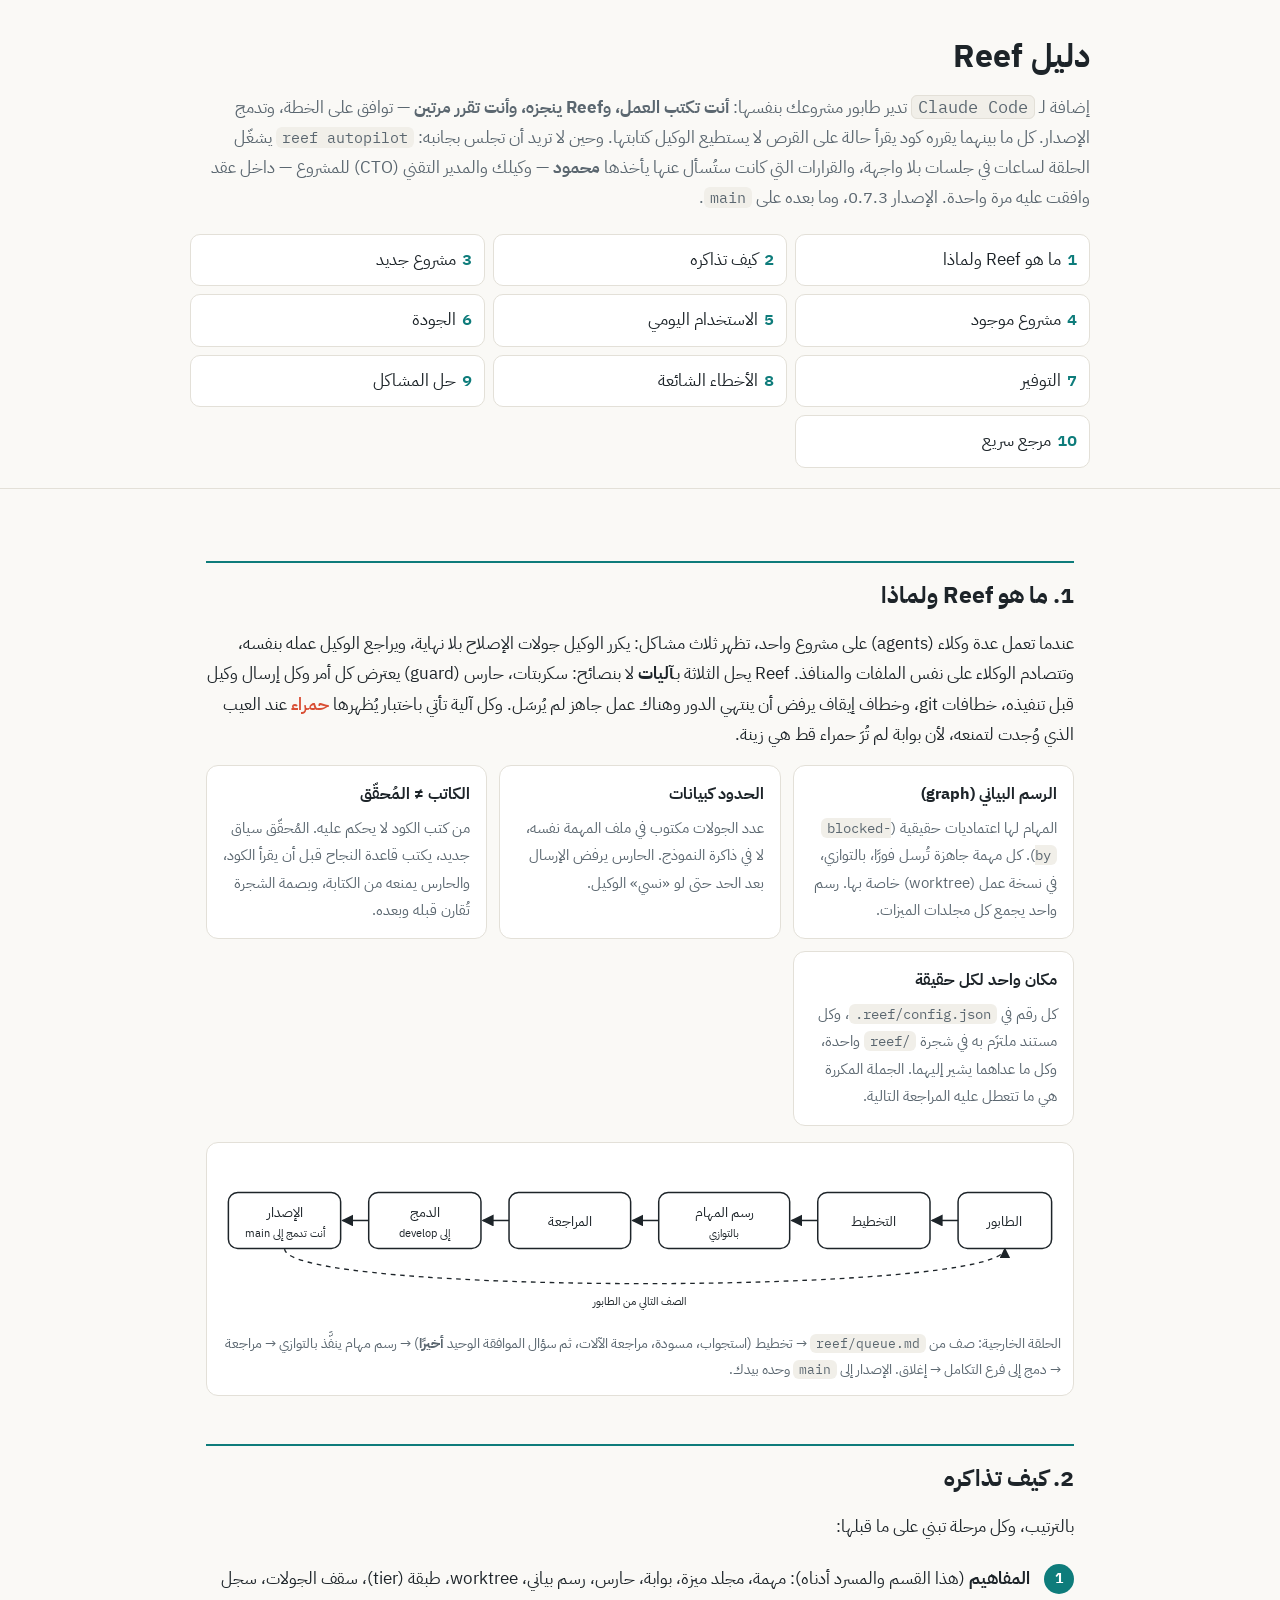
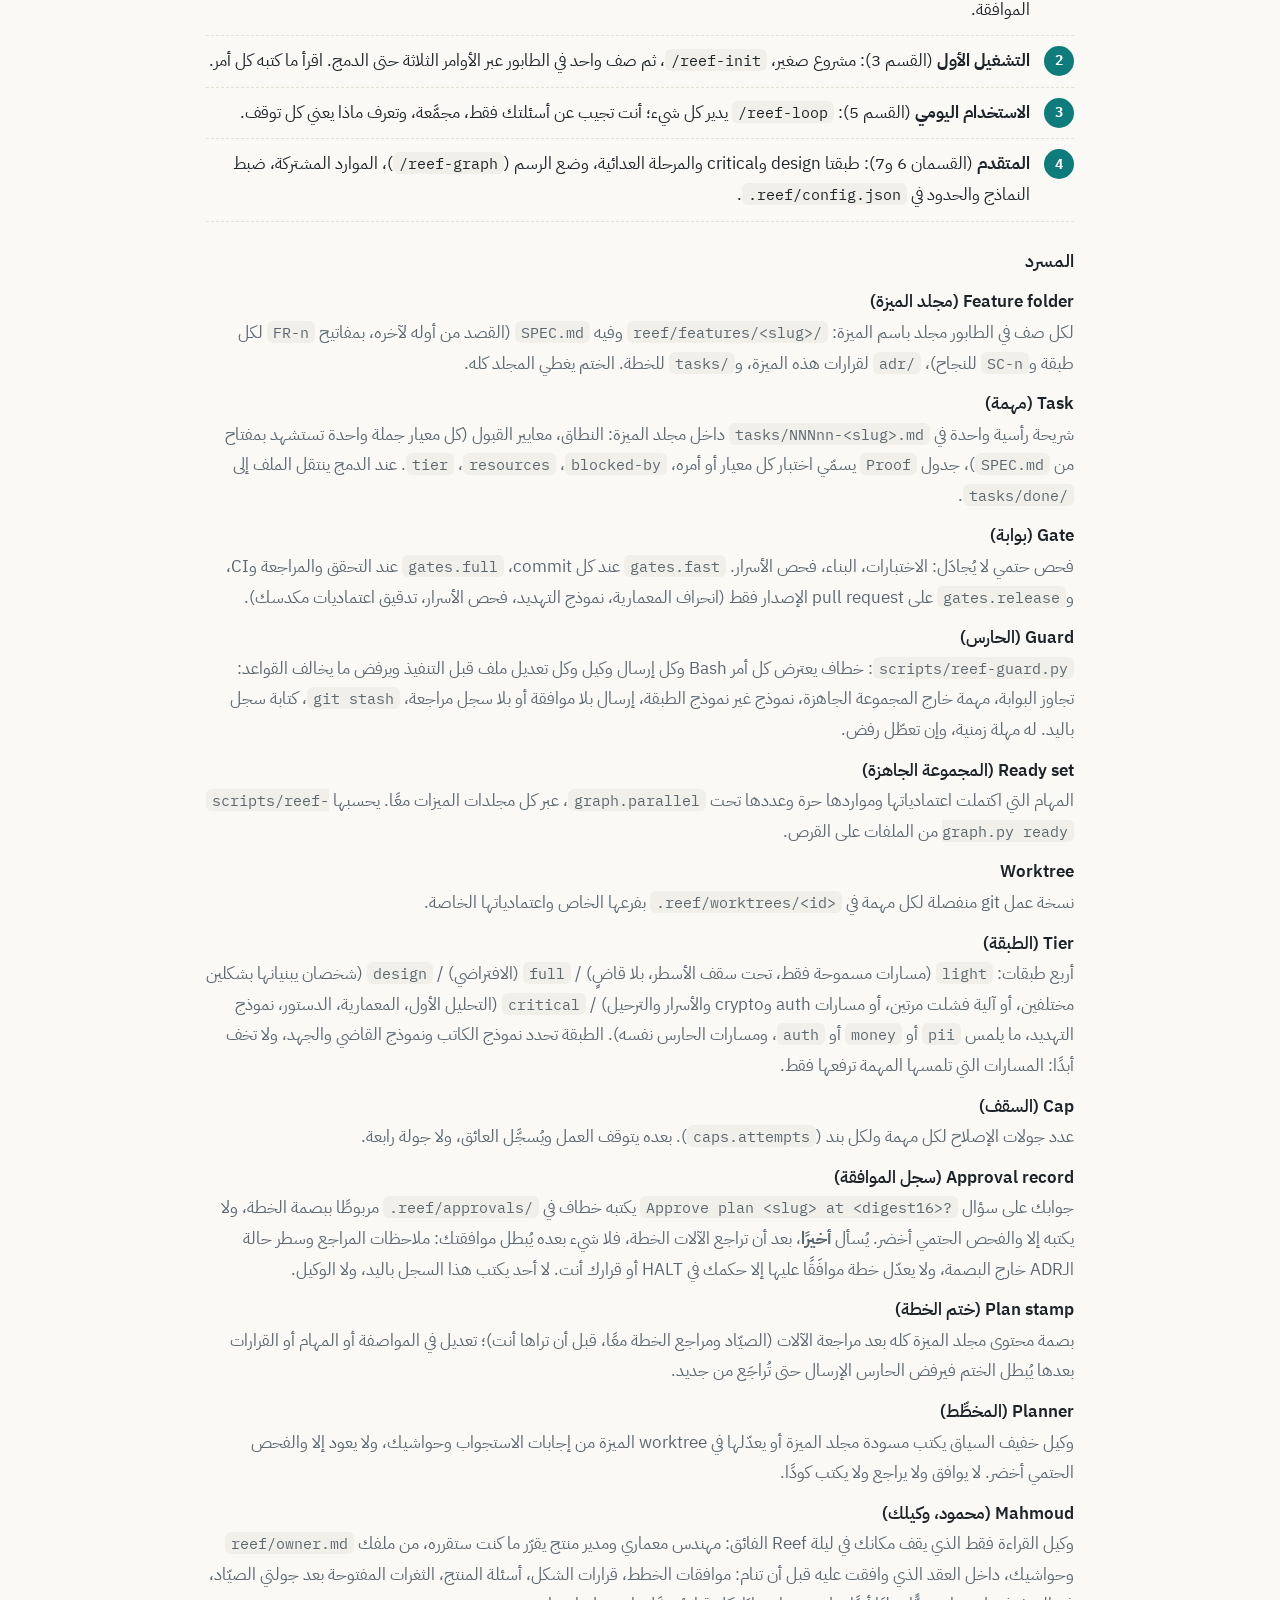
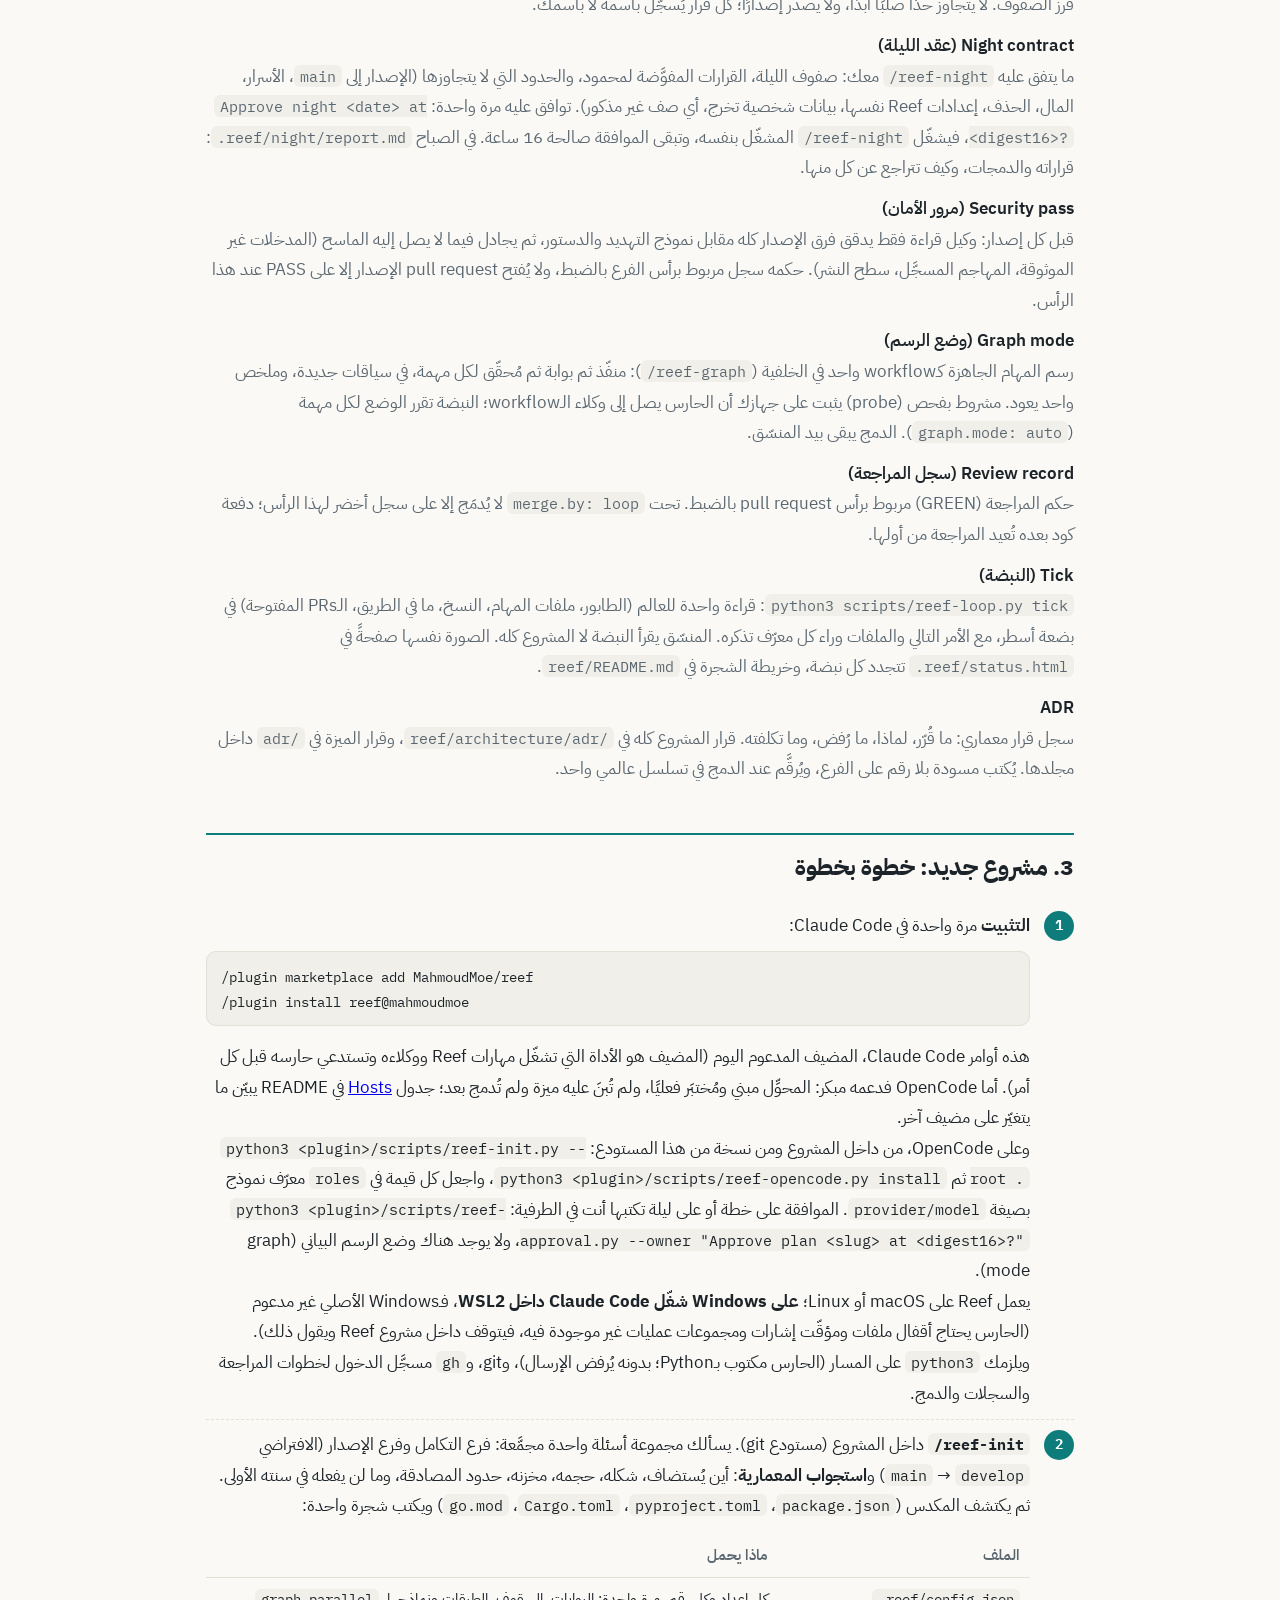
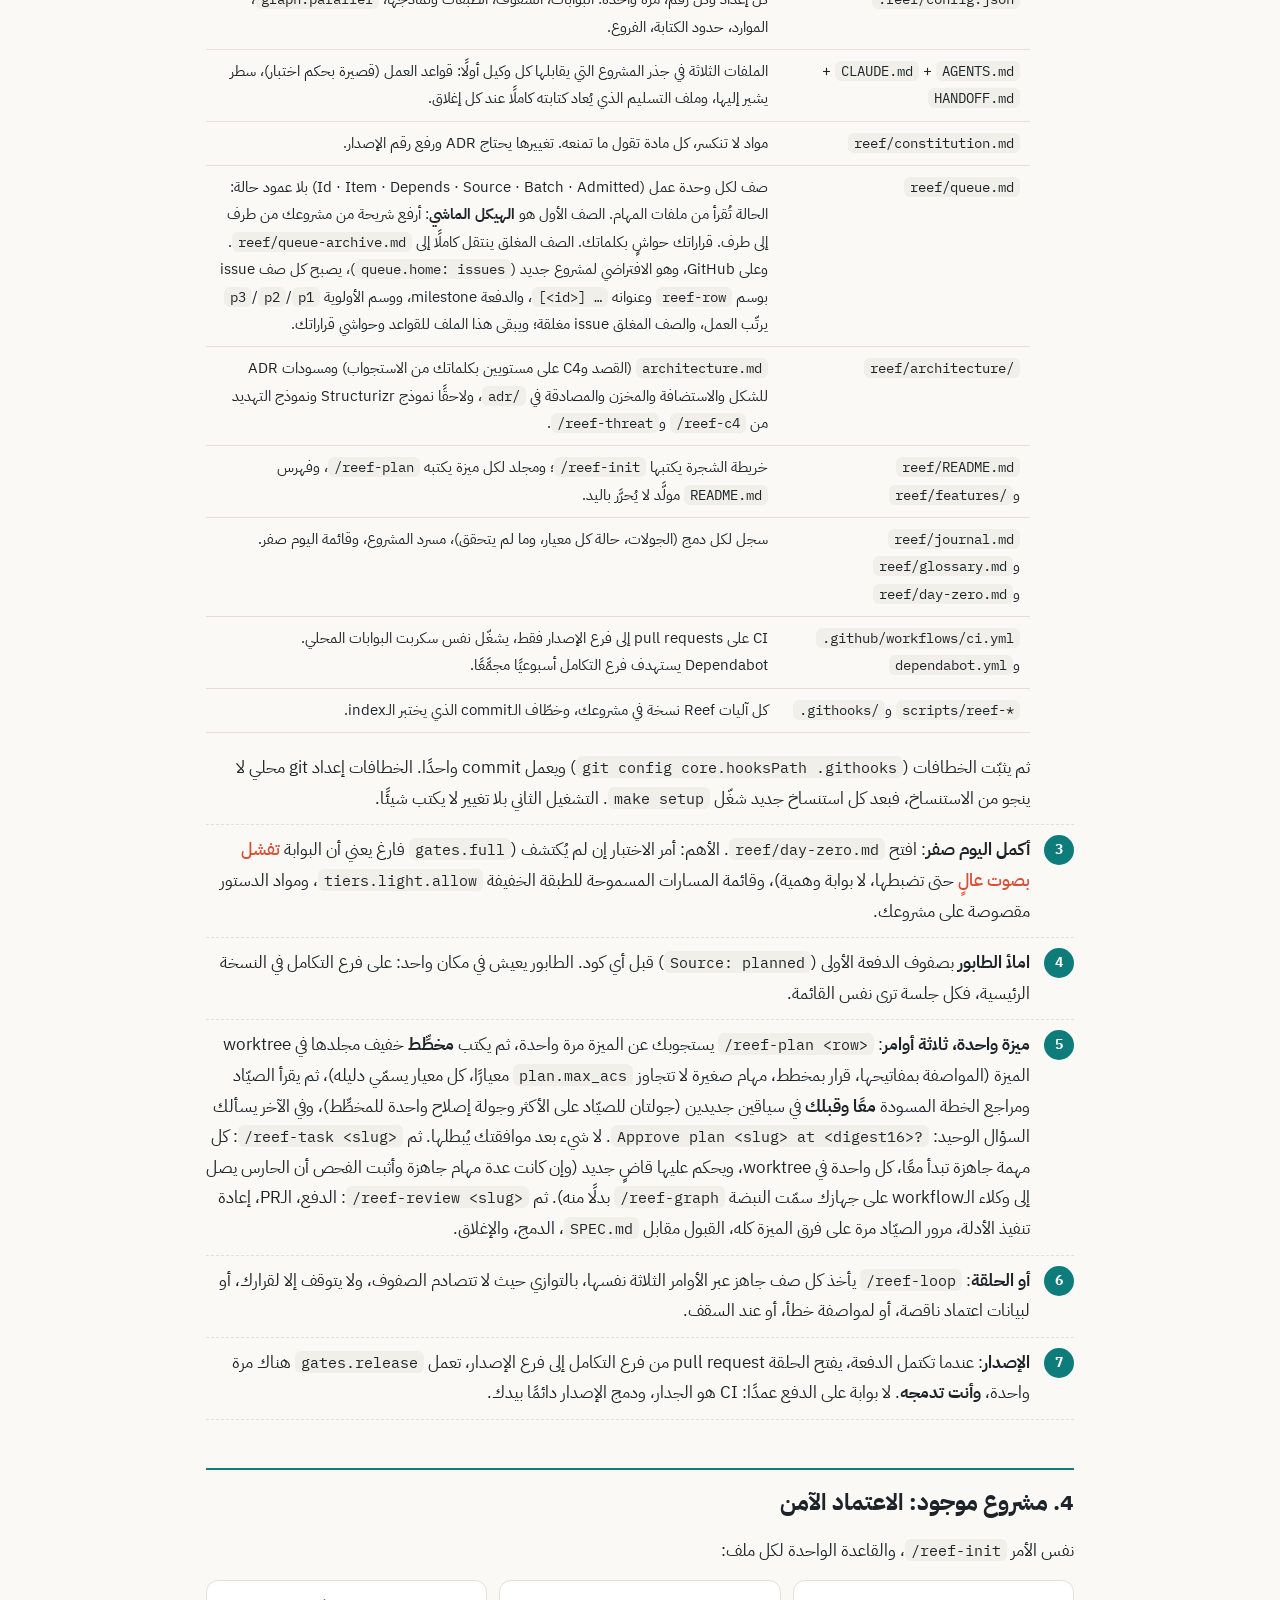
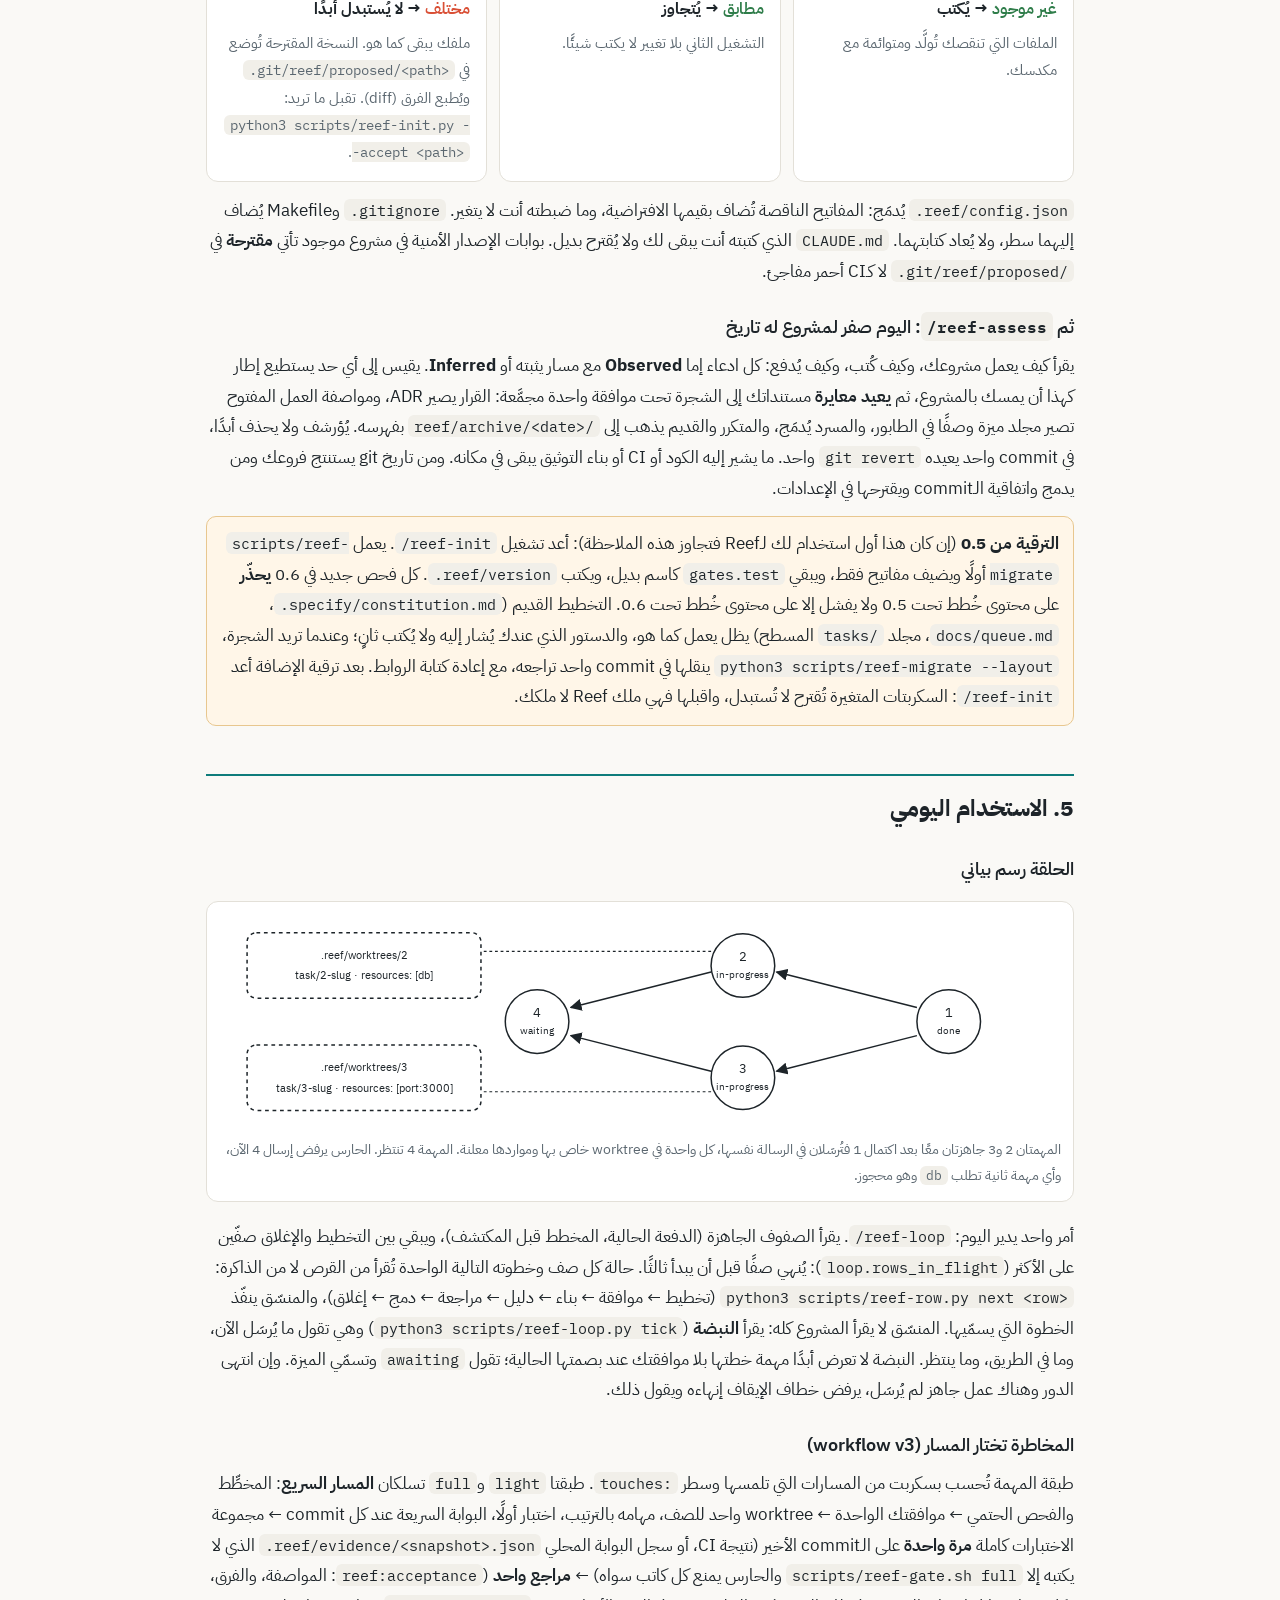
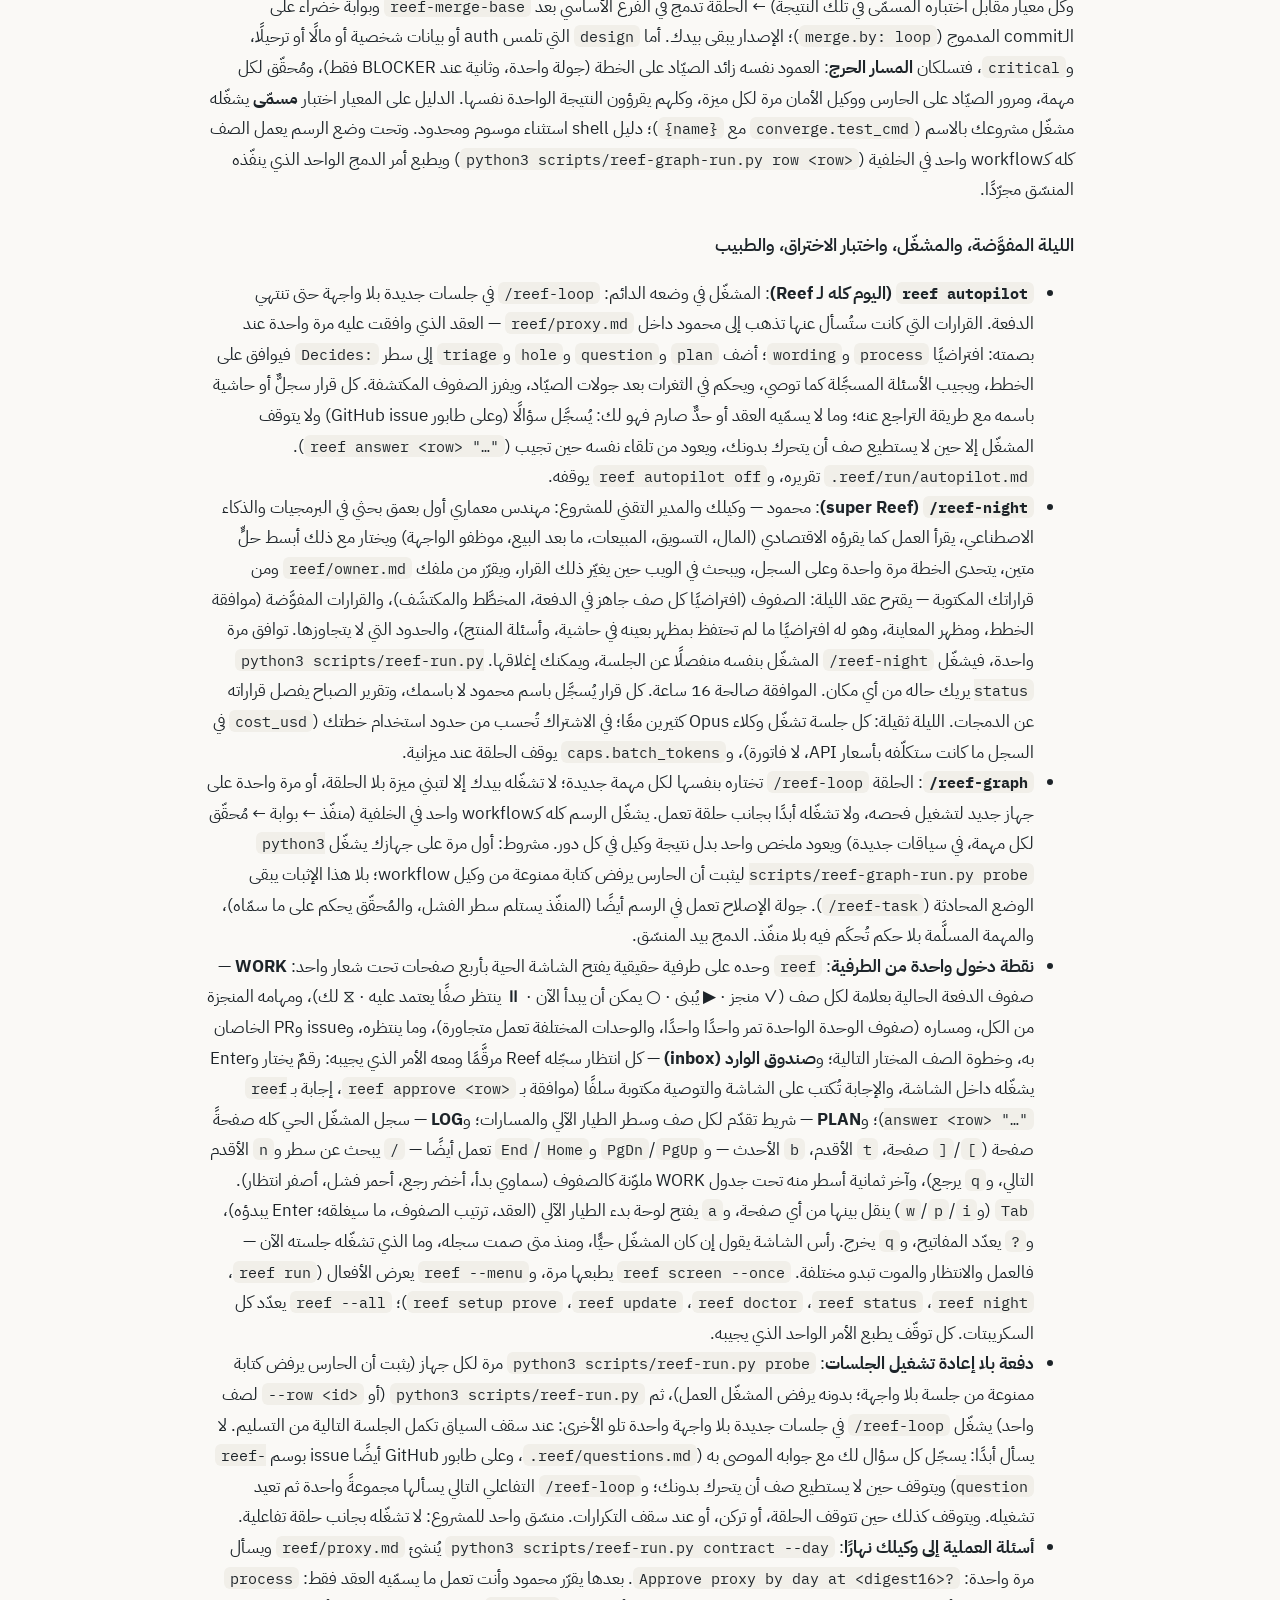
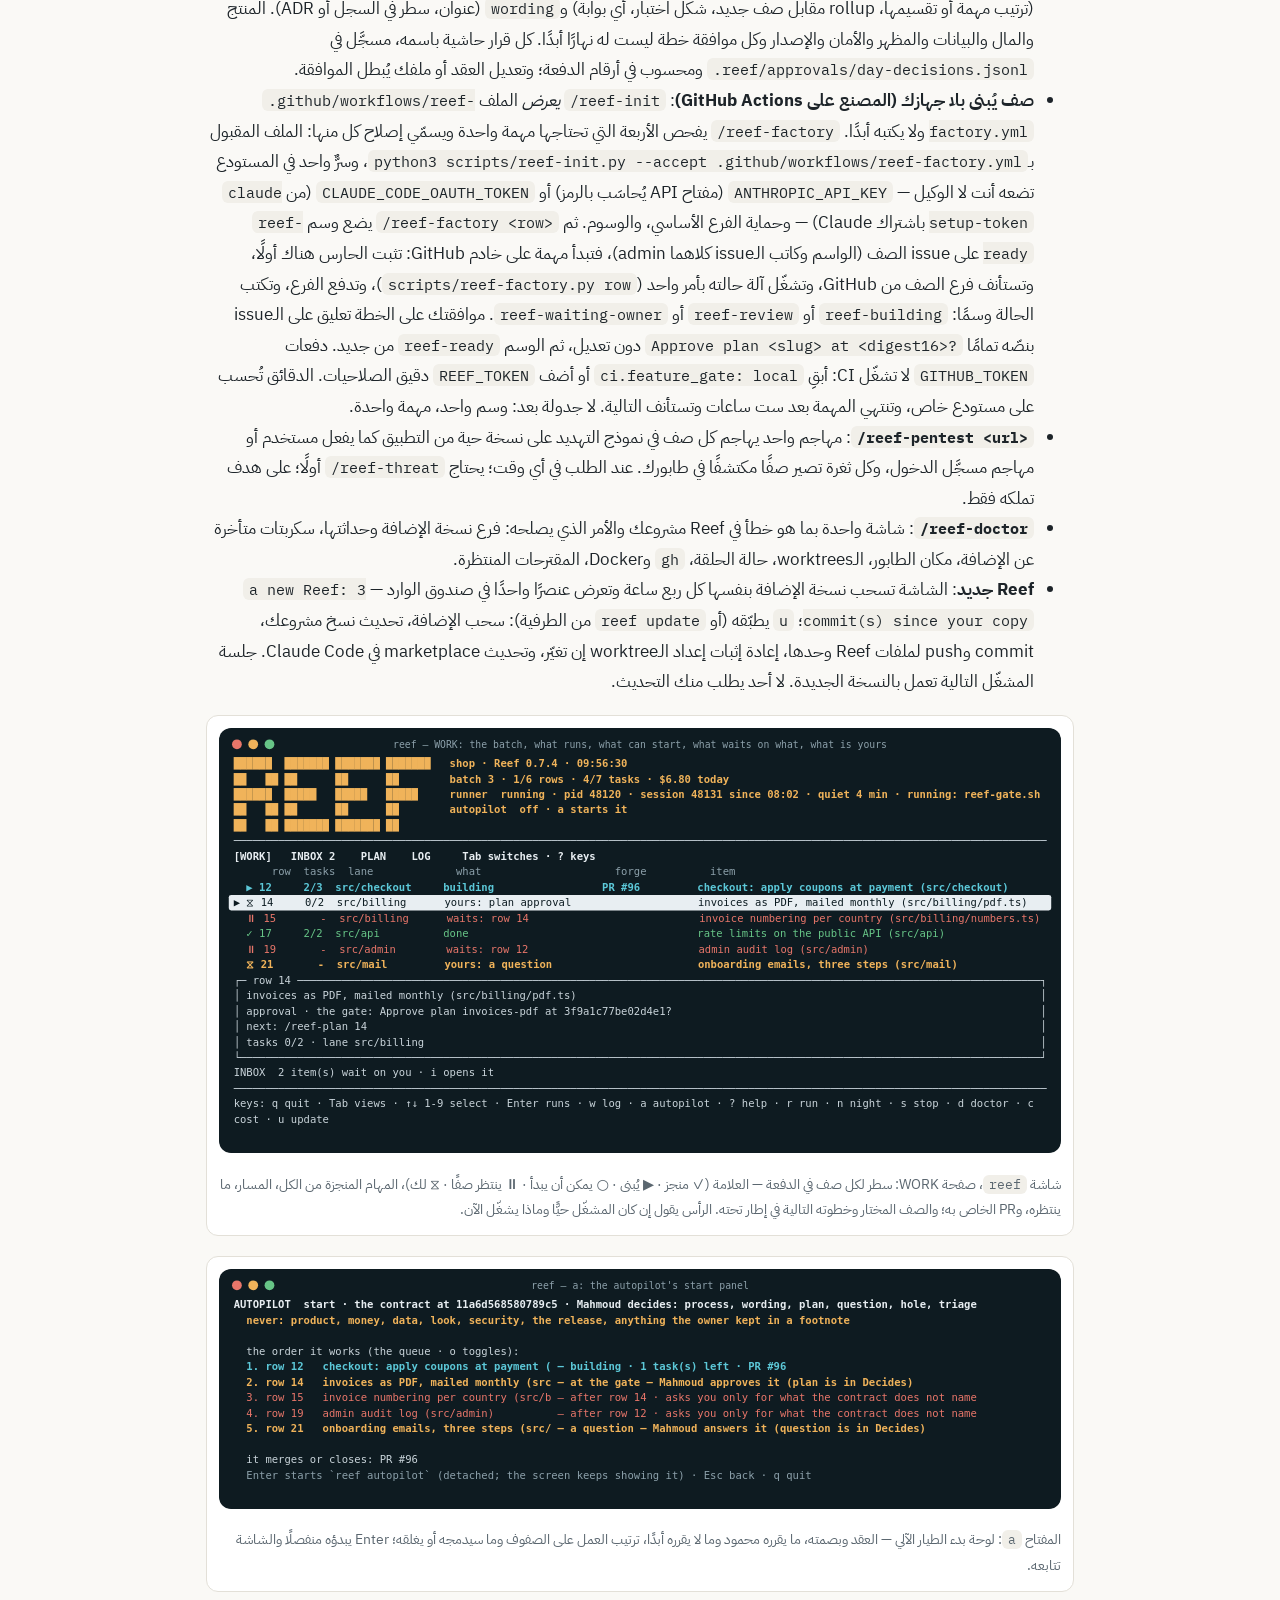
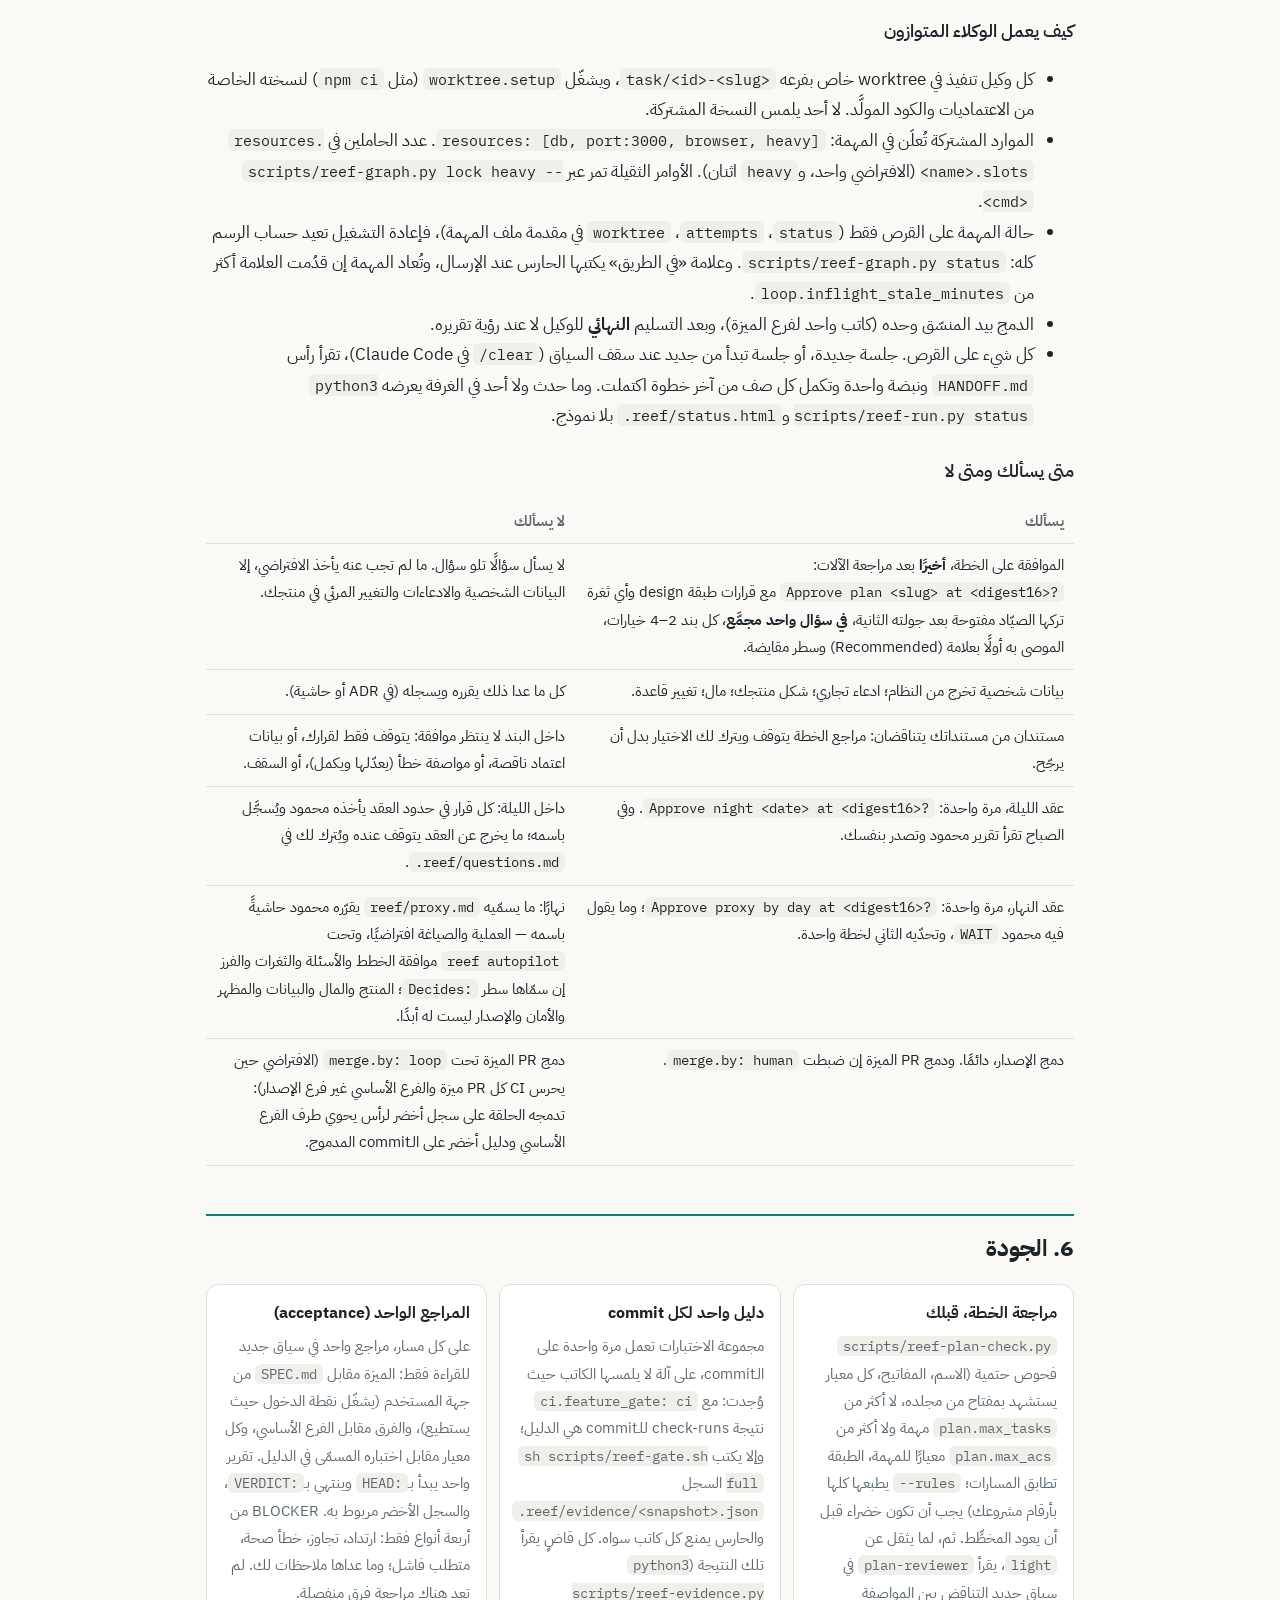
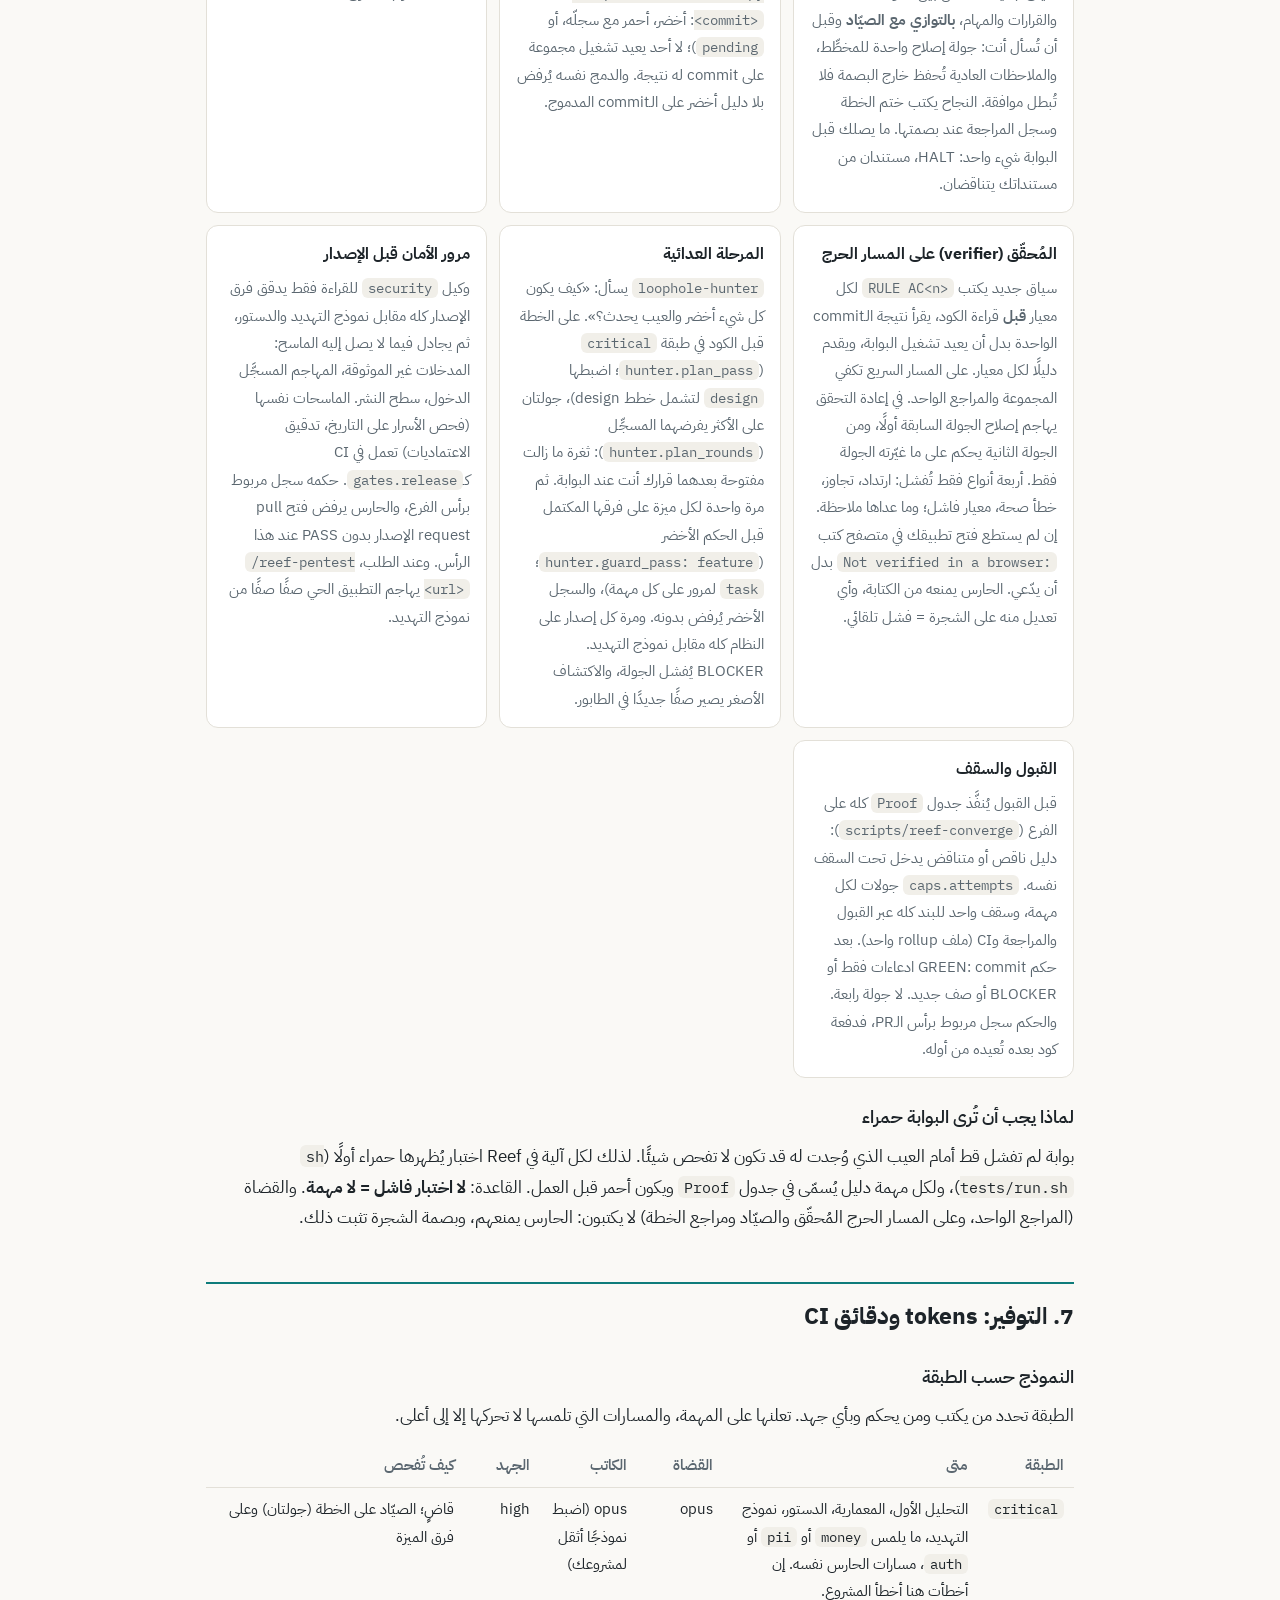
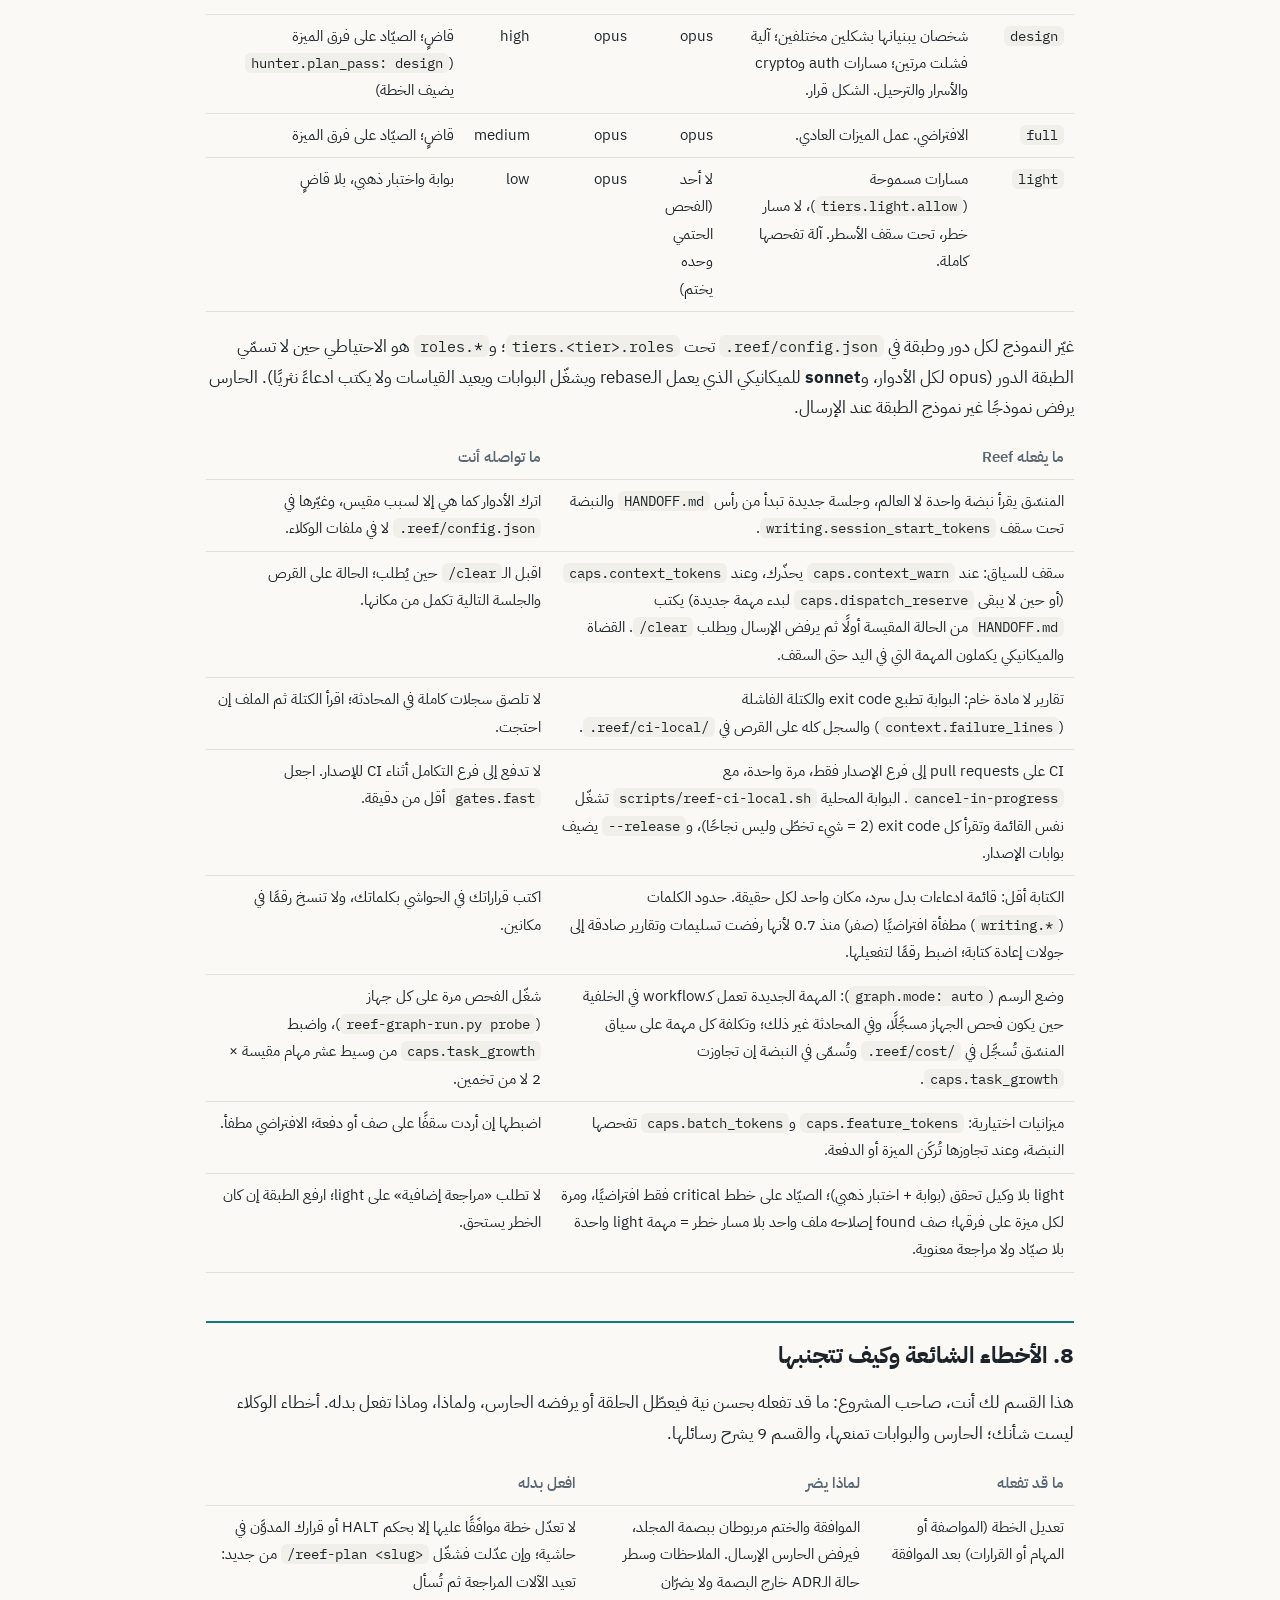
==== docs/manual/ar/index.html @ 78c93fbe "The screen after the owner's walk: a recorded approval leaves the inbox, Tab/i/p work from every pag" ====
<!doctype html>
<html lang="ar" dir="rtl">
<head>
<meta charset="utf-8">
<meta name="viewport" content="width=device-width, initial-scale=1">
<title>دليل Reef</title>
<meta name="description" content="دليل المستخدم العربي لإضافة Reef في Claude Code: ما هي، كيف تتعلمها، كيف تبدأ مشروعًا جديدًا أو تعتمدها في مشروع موجود، الاستخدام اليومي، الجودة، التوفير، الأخطاء الشائعة، حل المشاكل، ومرجع سريع.">
<link rel="preconnect" href="https://fonts.googleapis.com">
<link rel="preconnect" href="https://fonts.gstatic.com" crossorigin>
<link href="https://fonts.googleapis.com/css2?family=IBM+Plex+Sans+Arabic:wght@400;500;600;700&family=IBM+Plex+Mono:wght@400;500&display=swap" rel="stylesheet">
<style>
  :root {
    --bg: #faf9f6; --fg: #1d2429; --muted: #5b6770; --card: #ffffff; --line: #e3e0d8;
    --accent: #0e7c7b; --accent-2: #d94f35; --warn-bg: #fff6e8; --warn-line: #e8c78f;
    --code-bg: #f1efe9; --ok: #2f7d4a;
    --font: "IBM Plex Sans Arabic", "Noto Kufi Arabic", "Segoe UI", Tahoma, system-ui, sans-serif;
    --mono: "IBM Plex Mono", ui-monospace, SFMono-Regular, Menlo, monospace;
  }
  @media (prefers-color-scheme: dark) {
    :root:not([data-theme="light"]) {
      --bg: #141a1e; --fg: #e9e6df; --muted: #a2adb5; --card: #1c242a; --line: #2b353d;
      --accent: #4fb3b1; --accent-2: #ef7a63; --warn-bg: #2a2418; --warn-line: #6b5527;
      --code-bg: #0f1518; --ok: #6cc08b;
    }
  }
  :root[data-theme="dark"] {
    --bg: #141a1e; --fg: #e9e6df; --muted: #a2adb5; --card: #1c242a; --line: #2b353d;
    --accent: #4fb3b1; --accent-2: #ef7a63; --warn-bg: #2a2418; --warn-line: #6b5527;
    --code-bg: #0f1518; --ok: #6cc08b;
  }
  * { box-sizing: border-box; }
  html { scroll-behavior: smooth; }
  body { margin: 0; background: var(--bg); color: var(--fg); font-family: var(--font); line-height: 1.8; font-size: 17px; }
  main { max-width: 900px; margin: 0 auto; padding: 24px 16px 80px; }
  header.top { border-bottom: 1px solid var(--line); padding: 28px 16px 20px; }
  header.top .inner { max-width: 900px; margin: 0 auto; }
  h1 { font-size: 2rem; margin: 0 0 6px; font-weight: 700; }
  h2 { font-size: 1.45rem; margin: 48px 0 12px; padding-top: 12px; border-top: 2px solid var(--accent); font-weight: 700; }
  h3 { font-size: 1.1rem; margin: 24px 0 8px; font-weight: 600; }
  p { margin: 0 0 12px; }
  .lead { color: var(--muted); font-size: 1.05rem; }
  nav.toc { display: grid; grid-template-columns: repeat(auto-fill, minmax(220px, 1fr)); gap: 8px; margin: 20px 0 0; padding: 0; list-style: none; }
  nav.toc a { display: block; padding: 10px 12px; background: var(--card); border: 1px solid var(--line); border-radius: 10px; color: var(--fg); text-decoration: none; }
  nav.toc a:hover { border-color: var(--accent); }
  nav.toc .n { color: var(--accent); font-weight: 600; margin-inline-end: 6px; }
  .cards { display: grid; grid-template-columns: repeat(auto-fit, minmax(240px, 1fr)); gap: 12px; margin: 14px 0; }
  .card { background: var(--card); border: 1px solid var(--line); border-radius: 12px; padding: 14px 16px; }
  .card h4 { margin: 0 0 6px; font-size: 1rem; }
  .card p { margin: 0; color: var(--muted); font-size: .95rem; }
  code, pre { font-family: var(--mono); font-size: .9em; direction: ltr; unicode-bidi: isolate; }
  code { background: var(--code-bg); padding: 1px 6px; border-radius: 6px; }
  pre { background: var(--code-bg); border: 1px solid var(--line); border-radius: 10px; padding: 12px 14px; overflow-x: auto; text-align: left; margin: 10px 0 16px; line-height: 1.6; }
  pre code { background: none; padding: 0; }
  table { width: 100%; border-collapse: collapse; margin: 12px 0 20px; font-size: .95rem; display: block; overflow-x: auto; }
  th, td { text-align: right; padding: 8px 10px; border-bottom: 1px solid var(--line); vertical-align: top; }
  th { color: var(--muted); font-weight: 600; white-space: nowrap; }
  td code { white-space: nowrap; }
  .note { background: var(--warn-bg); border: 1px solid var(--warn-line); border-radius: 10px; padding: 12px 14px; margin: 12px 0; }
  .ok { color: var(--ok); font-weight: 600; }
  .bad { color: var(--accent-2); font-weight: 600; }
  figure { margin: 16px 0 20px; background: var(--card); border: 1px solid var(--line); border-radius: 12px; padding: 12px; }
  figure svg { width: 100%; height: auto; display: block; }
  figcaption { color: var(--muted); font-size: .9rem; margin-top: 8px; }
  .steps { counter-reset: s; list-style: none; padding: 0; margin: 12px 0; }
  .steps li { counter-increment: s; position: relative; padding: 10px 44px 10px 0; border-bottom: 1px dashed var(--line); }
  .steps li::before { content: counter(s); position: absolute; right: 0; top: 10px; width: 30px; height: 30px; border-radius: 50%; background: var(--accent); color: #fff; display: grid; place-items: center; font-weight: 700; font-size: .9rem; }
  dl { margin: 8px 0; }
  dt { font-weight: 600; margin-top: 10px; }
  dd { margin: 0 0 4px; color: var(--muted); }
  .kbd { font-family: var(--mono); background: var(--code-bg); border: 1px solid var(--line); border-radius: 6px; padding: 0 6px; direction: ltr; unicode-bidi: isolate; }
  footer { color: var(--muted); font-size: .9rem; margin-top: 48px; border-top: 1px solid var(--line); padding-top: 16px; }
  @media (max-width: 600px) { body { font-size: 16px; } h1 { font-size: 1.6rem; } h2 { font-size: 1.25rem; } }
</style>
</head>
<body>
<header class="top"><div class="inner">
  <h1>دليل Reef</h1>
  <p class="lead">إضافة لـ <span class="kbd">Claude Code</span> تدير طابور مشروعك بنفسها: <strong>أنت تكتب العمل، وReef ينجزه، وأنت تقرر مرتين</strong> — توافق على الخطة، وتدمج الإصدار. كل ما بينهما يقرره كود يقرأ حالة على القرص لا يستطيع الوكيل كتابتها. وحين لا تريد أن تجلس بجانبه: <code>reef autopilot</code> يشغّل الحلقة لساعات في جلسات بلا واجهة، والقرارات التي كانت ستُسأل عنها يأخذها <strong>محمود</strong> — وكيلك والمدير التقني (CTO) للمشروع — داخل عقد وافقت عليه مرة واحدة. الإصدار 0.7.3، وما بعده على <code>main</code>.</p>
  <nav class="toc" aria-label="المحتويات">
    <a href="#what"><span class="n">1</span>ما هو Reef ولماذا</a>
    <a href="#learn"><span class="n">2</span>كيف تذاكره</a>
    <a href="#new"><span class="n">3</span>مشروع جديد</a>
    <a href="#existing"><span class="n">4</span>مشروع موجود</a>
    <a href="#daily"><span class="n">5</span>الاستخدام اليومي</a>
    <a href="#quality"><span class="n">6</span>الجودة</a>
    <a href="#cost"><span class="n">7</span>التوفير</a>
    <a href="#mistakes"><span class="n">8</span>الأخطاء الشائعة</a>
    <a href="#trouble"><span class="n">9</span>حل المشاكل</a>
    <a href="#ref"><span class="n">10</span>مرجع سريع</a>
  </nav>
</div></header>

<main>

<h2 id="what">1. ما هو Reef ولماذا</h2>
<p>عندما تعمل عدة وكلاء (agents) على مشروع واحد، تظهر ثلاث مشاكل: يكرر الوكيل جولات الإصلاح بلا نهاية، ويراجع الوكيل عمله بنفسه، وتتصادم الوكلاء على نفس الملفات والمنافذ. Reef يحل الثلاثة بـ<strong>آليات</strong> لا بنصائح: سكربتات، حارس (guard) يعترض كل أمر وكل إرسال وكيل قبل تنفيذه، خطافات git، وخطاف إيقاف يرفض أن ينتهي الدور وهناك عمل جاهز لم يُرسَل. وكل آلية تأتي باختبار يُظهرها <span class="bad">حمراء</span> عند العيب الذي وُجدت لتمنعه، لأن بوابة لم تُرَ حمراء قط هي زينة.</p>
<div class="cards">
  <div class="card"><h4>الرسم البياني (graph)</h4><p>المهام لها اعتماديات حقيقية (<code>blocked-by</code>). كل مهمة جاهزة تُرسل فورًا، بالتوازي، في نسخة عمل (worktree) خاصة بها. رسم واحد يجمع كل مجلدات الميزات.</p></div>
  <div class="card"><h4>الحدود كبيانات</h4><p>عدد الجولات مكتوب في ملف المهمة نفسه، لا في ذاكرة النموذج. الحارس يرفض الإرسال بعد الحد حتى لو «نسي» الوكيل.</p></div>
  <div class="card"><h4>الكاتب ≠ المُحقّق</h4><p>من كتب الكود لا يحكم عليه. المُحقّق سياق جديد، يكتب قاعدة النجاح قبل أن يقرأ الكود، والحارس يمنعه من الكتابة، وبصمة الشجرة تُقارن قبله وبعده.</p></div>
  <div class="card"><h4>مكان واحد لكل حقيقة</h4><p>كل رقم في <code>.reef/config.json</code>، وكل مستند ملتزَم به في شجرة <code>reef/</code> واحدة، وكل ما عداهما يشير إليهما. الجملة المكررة هي ما تتعطل عليه المراجعة التالية.</p></div>
</div>
<figure>
<svg viewBox="0 0 900 180" role="img" aria-label="تدفق Reef: طابور، تخطيط، رسم مهام، مراجعة، دمج، إصدار">
  <defs><marker id="a" viewBox="0 0 10 10" refX="9" refY="5" markerWidth="8" markerHeight="8" orient="auto"><path d="M0,0 L10,5 L0,10 z" fill="currentColor"/></marker></defs>
  <g font-family="IBM Plex Sans Arabic, sans-serif" font-size="15" fill="currentColor" stroke="currentColor">
    <g fill="none" stroke-width="1.6">
      <rect x="790" y="40" width="100" height="60" rx="10"/><rect x="640" y="40" width="120" height="60" rx="10"/>
      <rect x="470" y="40" width="140" height="60" rx="10"/><rect x="310" y="40" width="130" height="60" rx="10"/>
      <rect x="160" y="40" width="120" height="60" rx="10"/><rect x="10" y="40" width="120" height="60" rx="10"/>
    </g>
    <g stroke-width="1.6" marker-end="url(#a)">
      <line x1="790" y1="70" x2="762" y2="70"/><line x1="640" y1="70" x2="612" y2="70"/><line x1="470" y1="70" x2="442" y2="70"/>
      <line x1="310" y1="70" x2="282" y2="70"/><line x1="160" y1="70" x2="132" y2="70"/>
    </g>
    <g stroke="none" text-anchor="middle">
      <text x="840" y="76">الطابور</text><text x="700" y="76">التخطيط</text><text x="540" y="66">رسم المهام</text><text x="540" y="88" font-size="12">بالتوازي</text>
      <text x="375" y="76">المراجعة</text><text x="220" y="66">الدمج</text><text x="220" y="88" font-size="12">إلى develop</text><text x="70" y="66">الإصدار</text><text x="70" y="88" font-size="12">أنت تدمج إلى main</text>
    </g>
    <path d="M70,100 C70,150 840,150 840,100" fill="none" stroke-dasharray="5 5" stroke-width="1.4" marker-end="url(#a)"/>
    <text x="450" y="160" text-anchor="middle" stroke="none" font-size="12">الصف التالي من الطابور</text>
  </g>
</svg>
<figcaption>الحلقة الخارجية: صف من <code>reef/queue.md</code> → تخطيط (استجواب، مسودة، مراجعة الآلات، ثم سؤال الموافقة الوحيد <strong>أخيرًا</strong>) → رسم مهام ينفَّذ بالتوازي → مراجعة → دمج إلى فرع التكامل → إغلاق. الإصدار إلى <code>main</code> وحده بيدك.</figcaption>
</figure>

<h2 id="learn">2. كيف تذاكره</h2>
<p>بالترتيب، وكل مرحلة تبني على ما قبلها:</p>
<ol class="steps">
  <li><strong>المفاهيم</strong> (هذا القسم والمسرد أدناه): مهمة، مجلد ميزة، بوابة، حارس، رسم بياني، worktree، طبقة (tier)، سقف الجولات، سجل الموافقة.</li>
  <li><strong>التشغيل الأول</strong> (القسم 3): مشروع صغير، <code>/reef-init</code>، ثم صف واحد في الطابور عبر الأوامر الثلاثة حتى الدمج. اقرأ ما كتبه كل أمر.</li>
  <li><strong>الاستخدام اليومي</strong> (القسم 5): <code>/reef-loop</code> يدير كل شيء؛ أنت تجيب عن أسئلتك فقط، مجمَّعة، وتعرف ماذا يعني كل توقف.</li>
  <li><strong>المتقدم</strong> (القسمان 6 و7): طبقتا design وcritical والمرحلة العدائية، وضع الرسم (<code>/reef-graph</code>)، الموارد المشتركة، ضبط النماذج والحدود في <code>.reef/config.json</code>.</li>
</ol>
<h3>المسرد</h3>
<dl>
  <dt>Feature folder (مجلد الميزة)</dt><dd>لكل صف في الطابور مجلد باسم الميزة: <code>reef/features/&lt;slug&gt;/</code> وفيه <code>SPEC.md</code> (القصد من أوله لآخره، بمفاتيح <code>FR-n</code> لكل طبقة و<code>SC-n</code> للنجاح)، <code>adr/</code> لقرارات هذه الميزة، و<code>tasks/</code> للخطة. الختم يغطي المجلد كله.</dd>
  <dt>Task (مهمة)</dt><dd>شريحة رأسية واحدة في <code>tasks/NNNnn-&lt;slug&gt;.md</code> داخل مجلد الميزة: النطاق، معايير القبول (كل معيار جملة واحدة تستشهد بمفتاح من <code>SPEC.md</code>)، جدول <code>Proof</code> يسمّي اختبار كل معيار أو أمره، <code>blocked-by</code>، <code>resources</code>، <code>tier</code>. عند الدمج ينتقل الملف إلى <code>tasks/done/</code>.</dd>
  <dt>Gate (بوابة)</dt><dd>فحص حتمي لا يُجادَل: الاختبارات، البناء، فحص الأسرار. <code>gates.fast</code> عند كل commit، <code>gates.full</code> عند التحقق والمراجعة وCI، و<code>gates.release</code> على pull request الإصدار فقط (انحراف المعمارية، نموذج التهديد، فحص الأسرار، تدقيق اعتماديات مكدسك).</dd>
  <dt>Guard (الحارس)</dt><dd><code>scripts/reef-guard.py</code>: خطاف يعترض كل أمر Bash وكل إرسال وكيل وكل تعديل ملف قبل التنفيذ ويرفض ما يخالف القواعد: تجاوز البوابة، مهمة خارج المجموعة الجاهزة، نموذج غير نموذج الطبقة، إرسال بلا موافقة أو بلا سجل مراجعة، <code>git stash</code>، كتابة سجل باليد. له مهلة زمنية، وإن تعطّل رفض.</dd>
  <dt>Ready set (المجموعة الجاهزة)</dt><dd>المهام التي اكتملت اعتمادياتها ومواردها حرة وعددها تحت <code>graph.parallel</code>، عبر كل مجلدات الميزات معًا. يحسبها <code>scripts/reef-graph.py ready</code> من الملفات على القرص.</dd>
  <dt>Worktree</dt><dd>نسخة عمل git منفصلة لكل مهمة في <code>.reef/worktrees/&lt;id&gt;</code> بفرعها الخاص واعتمادياتها الخاصة.</dd>
  <dt>Tier (الطبقة)</dt><dd>أربع طبقات: <code>light</code> (مسارات مسموحة فقط، تحت سقف الأسطر، بلا قاضٍ) / <code>full</code> (الافتراضي) / <code>design</code> (شخصان يبنيانها بشكلين مختلفين، أو آلية فشلت مرتين، أو مسارات auth وcrypto والأسرار والترحيل) / <code>critical</code> (التحليل الأول، المعمارية، الدستور، نموذج التهديد، ما يلمس <code>pii</code> أو <code>money</code> أو <code>auth</code>، ومسارات الحارس نفسه). الطبقة تحدد نموذج الكاتب ونموذج القاضي والجهد، ولا تخف أبدًا: المسارات التي تلمسها المهمة ترفعها فقط.</dd>
  <dt>Cap (السقف)</dt><dd>عدد جولات الإصلاح لكل مهمة ولكل بند (<code>caps.attempts</code>). بعده يتوقف العمل ويُسجَّل العائق، ولا جولة رابعة.</dd>
  <dt>Approval record (سجل الموافقة)</dt><dd>جوابك على سؤال <code>Approve plan &lt;slug&gt; at &lt;digest16&gt;?</code> يكتبه خطاف في <code>.reef/approvals/</code> مربوطًا ببصمة الخطة، ولا يكتبه إلا والفحص الحتمي أخضر. يُسأل <strong>أخيرًا</strong>، بعد أن تراجع الآلات الخطة، فلا شيء بعده يُبطل موافقتك: ملاحظات المراجع وسطر حالة الـADR خارج البصمة، ولا يعدّل خطة موافَقًا عليها إلا حكمك في HALT أو قرارك أنت. لا أحد يكتب هذا السجل باليد، ولا الوكيل.</dd>
  <dt>Plan stamp (ختم الخطة)</dt><dd>بصمة محتوى مجلد الميزة كله بعد مراجعة الآلات (الصيّاد ومراجع الخطة معًا، قبل أن تراها أنت)؛ تعديل في المواصفة أو المهام أو القرارات بعدها يُبطل الختم فيرفض الحارس الإرسال حتى تُراجَع من جديد.</dd>
  <dt>Planner (المخطِّط)</dt><dd>وكيل خفيف السياق يكتب مسودة مجلد الميزة أو يعدّلها في worktree الميزة من إجابات الاستجواب وحواشيك، ولا يعود إلا والفحص الحتمي أخضر. لا يوافق ولا يراجع ولا يكتب كودًا.</dd>
  <dt>Mahmoud (محمود، وكيلك)</dt><dd>وكيل القراءة فقط الذي يقف مكانك في ليلة Reef الفائق: مهندس معماري ومدير منتج يقرّر ما كنت ستقرره، من ملفك <code>reef/owner.md</code> وحواشيك، داخل العقد الذي وافقت عليه قبل أن تنام: موافقات الخطط، قرارات الشكل، أسئلة المنتج، الثغرات المفتوحة بعد جولتي الصيّاد، فرز الصفوف. لا يتجاوز حدًّا صلبًا أبدًا، ولا يصدر إصدارًا؛ كل قرار يُسجَّل باسمه لا باسمك.</dd>
  <dt>Night contract (عقد الليلة)</dt><dd>ما يتفق عليه <code>/reef-night</code> معك: صفوف الليلة، القرارات المفوَّضة لمحمود، والحدود التي لا يتجاوزها (الإصدار إلى <code>main</code>، الأسرار، المال، الحذف، إعدادات Reef نفسها، بيانات شخصية تخرج، أي صف غير مذكور). توافق عليه مرة واحدة: <code>Approve night &lt;date&gt; at &lt;digest16&gt;?</code>، فيشغّل <code>/reef-night</code> المشغّل بنفسه، وتبقى الموافقة صالحة 16 ساعة. في الصباح <code>.reef/night/report.md</code>: قراراته والدمجات، وكيف تتراجع عن كل منها.</dd>
  <dt>Security pass (مرور الأمان)</dt><dd>قبل كل إصدار: وكيل قراءة فقط يدقق فرق الإصدار كله مقابل نموذج التهديد والدستور، ثم يجادل فيما لا يصل إليه الماسح (المدخلات غير الموثوقة، المهاجم المسجَّل، سطح النشر). حكمه سجل مربوط برأس الفرع بالضبط، ولا يُفتح pull request الإصدار إلا على PASS عند هذا الرأس.</dd>
  <dt>Graph mode (وضع الرسم)</dt><dd>رسم المهام الجاهزة كـworkflow واحد في الخلفية (<code>/reef-graph</code>): منفّذ ثم بوابة ثم مُحقّق لكل مهمة، في سياقات جديدة، وملخص واحد يعود. مشروط بفحص (probe) يثبت على جهازك أن الحارس يصل إلى وكلاء الـworkflow؛ النبضة تقرر الوضع لكل مهمة (<code>graph.mode: auto</code>). الدمج يبقى بيد المنسّق.</dd>
  <dt>Review record (سجل المراجعة)</dt><dd>حكم المراجعة (GREEN) مربوط برأس pull request بالضبط. تحت <code>merge.by: loop</code> لا يُدمَج إلا على سجل أخضر لهذا الرأس؛ دفعة كود بعده تُعيد المراجعة من أولها.</dd>
  <dt>Tick (النبضة)</dt><dd><code>python3 scripts/reef-loop.py tick</code>: قراءة واحدة للعالم (الطابور، ملفات المهام، النسخ، ما في الطريق، الـPRs المفتوحة) في بضعة أسطر، مع الأمر التالي والملفات وراء كل معرّف تذكره. المنسّق يقرأ النبضة لا المشروع كله. الصورة نفسها صفحةً في <code>.reef/status.html</code> تتجدد كل نبضة، وخريطة الشجرة في <code>reef/README.md</code>.</dd>
  <dt>ADR</dt><dd>سجل قرار معماري: ما قُرّر، لماذا، ما رُفض، وما تكلفته. قرار المشروع كله في <code>reef/architecture/adr/</code>، وقرار الميزة في <code>adr/</code> داخل مجلدها. يُكتب مسودة بلا رقم على الفرع، ويُرقَّم عند الدمج في تسلسل عالمي واحد.</dd>
</dl>

<h2 id="new">3. مشروع جديد: خطوة بخطوة</h2>
<ol class="steps">
  <li><strong>التثبيت</strong> مرة واحدة في Claude Code:
<pre><code>/plugin marketplace add MahmoudMoe/reef
/plugin install reef@mahmoudmoe</code></pre>
  هذه أوامر Claude Code، المضيف المدعوم اليوم (المضيف هو الأداة التي تشغّل مهارات Reef ووكلاءه وتستدعي حارسه قبل كل أمر). أما OpenCode فدعمه مبكر: المحوِّل مبني ومُختبَر فعليًا، ولم تُبنَ عليه ميزة ولم تُدمج بعد؛ جدول <a href="https://github.com/MahmoudMoe/reef#hosts">Hosts</a> في README يبيّن ما يتغيّر على مضيف آخر.<br>
  وعلى OpenCode، من داخل المشروع ومن نسخة من هذا المستودع: <code>python3 &lt;plugin&gt;/scripts/reef-init.py --root .</code> ثم <code>python3 &lt;plugin&gt;/scripts/reef-opencode.py install</code>، واجعل كل قيمة في <code>roles</code> معرّف نموذج بصيغة <code>provider/model</code>. الموافقة على خطة أو على ليلة تكتبها أنت في الطرفية: <code>python3 &lt;plugin&gt;/scripts/reef-approval.py --owner "Approve plan &lt;slug&gt; at &lt;digest16&gt;?"</code>، ولا يوجد هناك وضع الرسم البياني (graph mode).<br>
  يعمل Reef على macOS أو Linux؛ <strong>على Windows شغّل Claude Code داخل WSL2</strong>، فـWindows الأصلي غير مدعوم (الحارس يحتاج أقفال ملفات ومؤقّت إشارات ومجموعات عمليات غير موجودة فيه، فيتوقف داخل مشروع Reef ويقول ذلك).
  ويلزمك <code>python3</code> على المسار (الحارس مكتوب بـPython؛ بدونه يُرفض الإرسال)، وgit، و<code>gh</code> مسجَّل الدخول لخطوات المراجعة والسجلات والدمج.</li>
  <li><strong><code>/reef-init</code></strong> داخل المشروع (مستودع git). يسألك مجموعة أسئلة واحدة مجمَّعة: فرع التكامل وفرع الإصدار (الافتراضي <code>develop</code> → <code>main</code>) و<strong>استجواب المعمارية</strong>: أين يُستضاف، شكله، حجمه، مخزنه، حدود المصادقة، وما لن يفعله في سنته الأولى. ثم يكتشف المكدس (<code>package.json</code>، <code>pyproject.toml</code>، <code>Cargo.toml</code>، <code>go.mod</code>) ويكتب شجرة واحدة:
    <table><thead><tr><th>الملف</th><th>ماذا يحمل</th></tr></thead><tbody>
      <tr><td><code>.reef/config.json</code></td><td>كل إعداد وكل رقم، مرة واحدة: البوابات، السقوف، الطبقات ونماذجها، <code>graph.parallel</code>، الموارد، حدود الكتابة، الفروع.</td></tr>
      <tr><td><code>AGENTS.md</code> + <code>CLAUDE.md</code> + <code>HANDOFF.md</code></td><td>الملفات الثلاثة في جذر المشروع التي يقابلها كل وكيل أولًا: قواعد العمل (قصيرة بحكم اختبار)، سطر يشير إليها، وملف التسليم الذي يُعاد كتابته كاملًا عند كل إغلاق.</td></tr>
      <tr><td><code>reef/constitution.md</code></td><td>مواد لا تنكسر، كل مادة تقول ما تمنعه. تغييرها يحتاج ADR ورفع رقم الإصدار.</td></tr>
      <tr><td><code>reef/queue.md</code></td><td>صف لكل وحدة عمل (Id · Item · Depends · Source · Batch · Admitted) بلا عمود حالة: الحالة تُقرأ من ملفات المهام. الصف الأول هو <strong>الهيكل الماشي</strong>: أرفع شريحة من مشروعك من طرف إلى طرف. قراراتك حواشٍ بكلماتك. الصف المغلق ينتقل كاملًا إلى <code>reef/queue-archive.md</code>. وعلى GitHub، وهو الافتراضي لمشروع جديد (<code>queue.home: issues</code>)، يصبح كل صف issue بوسم <code>reef-row</code> وعنوانه <code>[&lt;id&gt;] …</code>، والدفعة milestone، ووسم الأولوية <code>p1</code>/<code>p2</code>/<code>p3</code> يرتّب العمل، والصف المغلق issue مغلقة؛ ويبقى هذا الملف للقواعد وحواشي قراراتك.</td></tr>
      <tr><td><code>reef/architecture/</code></td><td><code>architecture.md</code> (القصد وC4 على مستويين بكلماتك من الاستجواب) ومسودات ADR للشكل والاستضافة والمخزن والمصادقة في <code>adr/</code>، ولاحقًا نموذج Structurizr ونموذج التهديد من <code>/reef-c4</code> و<code>/reef-threat</code>.</td></tr>
      <tr><td><code>reef/README.md</code> و<code>reef/features/</code></td><td>خريطة الشجرة يكتبها <code>/reef-init</code>؛ ومجلد لكل ميزة يكتبه <code>/reef-plan</code>، وفهرس <code>README.md</code> مولَّد لا يُحرَّر باليد.</td></tr>
      <tr><td><code>reef/journal.md</code> و<code>reef/glossary.md</code> و<code>reef/day-zero.md</code></td><td>سجل لكل دمج (الجولات، حالة كل معيار، وما لم يتحقق)، مسرد المشروع، وقائمة اليوم صفر.</td></tr>
      <tr><td><code>.github/workflows/ci.yml</code> و<code>dependabot.yml</code></td><td>CI على pull requests إلى فرع الإصدار فقط، يشغّل نفس سكربت البوابات المحلي. Dependabot يستهدف فرع التكامل أسبوعيًا مجمَّعًا.</td></tr>
      <tr><td><code>scripts/reef-*</code> و<code>.githooks/</code></td><td>كل آليات Reef نسخة في مشروعك، وخطّاف الـcommit الذي يختبر الـindex.</td></tr>
    </tbody></table>
    ثم يثبّت الخطافات (<code>git config core.hooksPath .githooks</code>) ويعمل commit واحدًا. الخطافات إعداد git محلي لا ينجو من الاستنساخ، فبعد كل استنساخ جديد شغّل <code>make setup</code>. التشغيل الثاني بلا تغيير لا يكتب شيئًا.</li>
  <li><strong>أكمل اليوم صفر</strong>: افتح <code>reef/day-zero.md</code>. الأهم: أمر الاختبار إن لم يُكتشف (<code>gates.full</code> فارغ يعني أن البوابة <span class="bad">تفشل بصوت عالٍ</span> حتى تضبطها، لا بوابة وهمية)، وقائمة المسارات المسموحة للطبقة الخفيفة <code>tiers.light.allow</code>، ومواد الدستور مقصوصة على مشروعك.</li>
  <li><strong>املأ الطابور</strong> بصفوف الدفعة الأولى (<code>Source: planned</code>) قبل أي كود. الطابور يعيش في مكان واحد: على فرع التكامل في النسخة الرئيسية، فكل جلسة ترى نفس القائمة.</li>
  <li><strong>ميزة واحدة، ثلاثة أوامر</strong>: <code>/reef-plan &lt;row&gt;</code> يستجوبك عن الميزة مرة واحدة، ثم يكتب <strong>مخطِّط</strong> خفيف مجلدها في worktree الميزة (المواصفة بمفاتيحها، قرار بمخطط، مهام صغيرة لا تتجاوز <code>plan.max_acs</code> معيارًا، كل معيار يسمّي دليله)، ثم يقرأ الصيّاد ومراجع الخطة المسودة <strong>معًا وقبلك</strong> في سياقين جديدين (جولتان للصيّاد على الأكثر وجولة إصلاح واحدة للمخطِّط)، وفي الآخر يسألك السؤال الوحيد: <code>Approve plan &lt;slug&gt; at &lt;digest16&gt;?</code>. لا شيء بعد موافقتك يُبطلها. ثم <code>/reef-task &lt;slug&gt;</code>: كل مهمة جاهزة تبدأ معًا، كل واحدة في worktree، ويحكم عليها قاضٍ جديد (وإن كانت عدة مهام جاهزة وأثبت الفحص أن الحارس يصل إلى وكلاء الـworkflow على جهازك سمّت النبضة <code>/reef-graph</code> بدلًا منه). ثم <code>/reef-review &lt;slug&gt;</code>: الدفع، الـPR، إعادة تنفيذ الأدلة، مرور الصيّاد مرة على فرق الميزة كله، القبول مقابل <code>SPEC.md</code>، الدمج، والإغلاق.</li>
  <li><strong>أو الحلقة</strong>: <code>/reef-loop</code> يأخذ كل صف جاهز عبر الأوامر الثلاثة نفسها، بالتوازي حيث لا تتصادم الصفوف، ولا يتوقف إلا لقرارك، أو لبيانات اعتماد ناقصة، أو لمواصفة خطأ، أو عند السقف.</li>
  <li><strong>الإصدار</strong>: عندما تكتمل الدفعة، يفتح الحلقة pull request من فرع التكامل إلى فرع الإصدار، تعمل <code>gates.release</code> هناك مرة واحدة، <strong>وأنت تدمجه</strong>. لا بوابة على الدفع عمدًا: CI هو الجدار، ودمج الإصدار دائمًا بيدك.</li>
</ol>

<h2 id="existing">4. مشروع موجود: الاعتماد الآمن</h2>
<p>نفس الأمر <code>/reef-init</code>، والقاعدة الواحدة لكل ملف:</p>
<div class="cards">
  <div class="card"><h4><span class="ok">غير موجود</span> → يُكتب</h4><p>الملفات التي تنقصك تُولَّد ومتوائمة مع مكدسك.</p></div>
  <div class="card"><h4><span class="ok">مطابق</span> → يُتجاوز</h4><p>التشغيل الثاني بلا تغيير لا يكتب شيئًا.</p></div>
  <div class="card"><h4><span class="bad">مختلف</span> → <strong>لا يُستبدل أبدًا</strong></h4><p>ملفك يبقى كما هو. النسخة المقترحة تُوضع في <code>.git/reef/proposed/&lt;path&gt;</code> ويُطبع الفرق (diff). تقبل ما تريد: <code>python3 scripts/reef-init.py --accept &lt;path&gt;</code>.</p></div>
</div>
<p><code>.reef/config.json</code> يُدمَج: المفاتيح الناقصة تُضاف بقيمها الافتراضية، وما ضبطته أنت لا يتغير. <code>.gitignore</code> وMakefile يُضاف إليهما سطر، ولا يُعاد كتابتهما. <code>CLAUDE.md</code> الذي كتبته أنت يبقى لك ولا يُقترح بديل. بوابات الإصدار الأمنية في مشروع موجود تأتي <strong>مقترحة</strong> في <code>.git/reef/proposed/</code> لا كـCI أحمر مفاجئ.</p>
<h3>ثم <code>/reef-assess</code>: اليوم صفر لمشروع له تاريخ</h3>
<p>يقرأ كيف يعمل مشروعك، وكيف كُتب، وكيف يُدفع: كل ادعاء إما <strong>Observed</strong> مع مسار يثبته أو <strong>Inferred</strong>. يقيس إلى أي حد يستطيع إطار كهذا أن يمسك بالمشروع، ثم <strong>يعيد معايرة</strong> مستنداتك إلى الشجرة تحت موافقة واحدة مجمَّعة: القرار يصير ADR، ومواصفة العمل المفتوح تصير مجلد ميزة وصفًا في الطابور، والمسرد يُدمَج، والمتكرر والقديم يذهب إلى <code>reef/archive/&lt;date&gt;/</code> بفهرسه. يُؤرشف ولا يحذف أبدًا، في commit واحد يعيده <code>git revert</code> واحد. ما يشير إليه الكود أو CI أو بناء التوثيق يبقى في مكانه. ومن تاريخ git يستنتج فروعك ومن يدمج واتفاقية الـcommit ويقترحها في الإعدادات.</p>
<div class="note"><strong>الترقية من 0.5</strong> (إن كان هذا أول استخدام لك لـReef فتجاوز هذه الملاحظة): أعد تشغيل <code>/reef-init</code>. يعمل <code>scripts/reef-migrate</code> أولًا ويضيف مفاتيح فقط، ويبقي <code>gates.test</code> كاسم بديل، ويكتب <code>.reef/version</code>. كل فحص جديد في 0.6 <strong>يحذّر</strong> على محتوى خُطط تحت 0.5 ولا يفشل إلا على محتوى خُطط تحت 0.6. التخطيط القديم (<code>.specify/constitution.md</code>، <code>docs/queue.md</code>، مجلد <code>tasks/</code> المسطح) يظل يعمل كما هو، والدستور الذي عندك يُشار إليه ولا يُكتب ثانٍ؛ وعندما تريد الشجرة، <code>python3 scripts/reef-migrate --layout</code> ينقلها في commit واحد تراجعه، مع إعادة كتابة الروابط. بعد ترقية الإضافة أعد <code>/reef-init</code>: السكربتات المتغيرة تُقترح لا تُستبدل، واقبلها فهي ملك Reef لا ملكك.</div>

<h2 id="daily">5. الاستخدام اليومي</h2>
<h3>الحلقة رسم بياني</h3>
<figure>
<svg viewBox="0 0 900 230" role="img" aria-label="رسم مهام: المهمة 1 جاهزة، 2 و3 تعتمدان على 1، 4 تعتمد على 2 و3؛ 2 و3 تعملان بالتوازي في worktree لكل منهما">
  <defs><marker id="b" viewBox="0 0 10 10" refX="9" refY="5" markerWidth="8" markerHeight="8" orient="auto"><path d="M0,0 L10,5 L0,10 z" fill="currentColor"/></marker></defs>
  <g font-family="IBM Plex Sans Arabic, sans-serif" font-size="14" fill="currentColor" stroke="currentColor">
    <g fill="none" stroke-width="1.6">
      <circle cx="780" cy="115" r="34"/><circle cx="560" cy="55" r="34"/><circle cx="560" cy="175" r="34"/><circle cx="340" cy="115" r="34"/>
      <rect x="30" y="20" width="250" height="70" rx="10" stroke-dasharray="4 4"/><rect x="30" y="140" width="250" height="70" rx="10" stroke-dasharray="4 4"/>
    </g>
    <g stroke-width="1.6" marker-end="url(#b)">
      <line x1="746" y1="100" x2="596" y2="62"/><line x1="746" y1="130" x2="596" y2="168"/>
      <line x1="526" y1="62" x2="376" y2="100"/><line x1="526" y1="168" x2="376" y2="130"/>
    </g>
    <g stroke="none" text-anchor="middle">
      <text x="780" y="110">1</text><text x="780" y="128" font-size="11" direction="ltr">done</text>
      <text x="560" y="50">2</text><text x="560" y="68" font-size="11" direction="ltr">in-progress</text>
      <text x="560" y="170">3</text><text x="560" y="188" font-size="11" direction="ltr">in-progress</text>
      <text x="340" y="110">4</text><text x="340" y="128" font-size="11" direction="ltr">waiting</text>
      <text x="155" y="48" font-size="12" direction="ltr" unicode-bidi="embed">.reef/worktrees/2</text><text x="155" y="70" font-size="12" direction="ltr" unicode-bidi="embed">task/2-slug · resources: [db]</text>
      <text x="155" y="168" font-size="12" direction="ltr" unicode-bidi="embed">.reef/worktrees/3</text><text x="155" y="190" font-size="12" direction="ltr" unicode-bidi="embed">task/3-slug · resources: [port:3000]</text>
    </g>
    <g stroke-width="1.2" stroke-dasharray="3 3"><line x1="526" y1="40" x2="280" y2="40"/><line x1="526" y1="190" x2="280" y2="190"/></g>
  </g>
</svg>
<figcaption>المهمتان 2 و3 جاهزتان معًا بعد اكتمال 1 فتُرسَلان في الرسالة نفسها، كل واحدة في worktree خاص بها ومواردها معلنة. المهمة 4 تنتظر. الحارس يرفض إرسال 4 الآن، وأي مهمة ثانية تطلب <code>db</code> وهو محجوز.</figcaption>
</figure>
<p>أمر واحد يدير اليوم: <code>/reef-loop</code>. يقرأ الصفوف الجاهزة (الدفعة الحالية، المخطط قبل المكتشف)، ويبقي بين التخطيط والإغلاق صفّين على الأكثر (<code>loop.rows_in_flight</code>): يُنهي صفًا قبل أن يبدأ ثالثًا. حالة كل صف وخطوته التالية الواحدة تُقرأ من القرص لا من الذاكرة: <code>python3 scripts/reef-row.py next &lt;row&gt;</code> (تخطيط ← موافقة ← بناء ← دليل ← مراجعة ← دمج ← إغلاق)، والمنسّق ينفّذ الخطوة التي يسمّيها. المنسّق لا يقرأ المشروع كله: يقرأ <strong>النبضة</strong> (<code>python3 scripts/reef-loop.py tick</code>) وهي تقول ما يُرسَل الآن، وما في الطريق، وما ينتظر. النبضة لا تعرض أبدًا مهمة خطتها بلا موافقتك عند بصمتها الحالية؛ تقول <code>awaiting</code> وتسمّي الميزة. وإن انتهى الدور وهناك عمل جاهز لم يُرسَل، يرفض خطاف الإيقاف إنهاءه ويقول ذلك.</p>
<h3>المخاطرة تختار المسار (workflow v3)</h3>
<p>طبقة المهمة تُحسب بسكربت من المسارات التي تلمسها وسطر <code>touches:</code>. طبقتا <code>light</code> و<code>full</code> تسلكان <strong>المسار السريع</strong>: المخطِّط والفحص الحتمي ← موافقتك الواحدة ← worktree واحد للصف، مهامه بالترتيب، اختبار أولًا، البوابة السريعة عند كل commit ← مجموعة الاختبارات كاملة <strong>مرة واحدة</strong> على الـcommit الأخير (نتيجة CI، أو سجل البوابة المحلي <code>.reef/evidence/&lt;snapshot&gt;.json</code> الذي لا يكتبه إلا <code>scripts/reef-gate.sh full</code> والحارس يمنع كل كاتب سواه) ← <strong>مراجع واحد</strong> (<code>reef:acceptance</code>: المواصفة، والفرق، وكل معيار مقابل اختباره المسمّى في تلك النتيجة) ← الحلقة تدمج في الفرع الأساسي بعد <code>reef-merge-base</code> وبوابة خضراء على الـcommit المدموج (<code>merge.by: loop</code>)؛ الإصدار يبقى بيدك. أما <code>design</code> التي تلمس auth أو بيانات شخصية أو مالًا أو ترحيلًا، و<code>critical</code>، فتسلكان <strong>المسار الحرج</strong>: العمود نفسه زائد الصيّاد على الخطة (جولة واحدة، وثانية عند BLOCKER فقط)، ومُحقّق لكل مهمة، ومرور الصيّاد على الحارس ووكيل الأمان مرة لكل ميزة، وكلهم يقرؤون النتيجة الواحدة نفسها. الدليل على المعيار اختبار <strong>مسمّى</strong> يشغّله مشغّل مشروعك بالاسم (<code>converge.test_cmd</code> مع <code>{name}</code>)؛ دليل shell استثناء موسوم ومحدود. وتحت وضع الرسم يعمل الصف كله كـworkflow واحد في الخلفية (<code>python3 scripts/reef-graph-run.py row &lt;row&gt;</code>) ويطبع أمر الدمج الواحد الذي ينفّذه المنسّق مجرّدًا.</p>
<h3>الليلة المفوَّضة، والمشغّل، واختبار الاختراق، والطبيب</h3>
<ul>
  <li><strong><code>reef autopilot</code> (اليوم كله لـ Reef)</strong>: المشغّل في وضعه الدائم: <code>/reef-loop</code> في جلسات جديدة بلا واجهة حتى تنتهي الدفعة. القرارات التي كانت ستُسأل عنها تذهب إلى محمود داخل <code>reef/proxy.md</code> — العقد الذي وافقت عليه مرة واحدة عند بصمته: افتراضيًا <code>process</code> و<code>wording</code>؛ أضف <code>plan</code> و<code>question</code> و<code>hole</code> و<code>triage</code> إلى سطر <code>Decides:</code> فيوافق على الخطط، ويجيب الأسئلة المسجَّلة كما توصي، ويحكم في الثغرات بعد جولات الصيّاد، ويفرز الصفوف المكتشفة. كل قرار سجلٌّ أو حاشية باسمه مع طريقة التراجع عنه؛ وما لا يسمّيه العقد أو حدٌّ صارم فهو لك: يُسجَّل سؤالًا (وعلى طابور GitHub issue) ولا يتوقف المشغّل إلا حين لا يستطيع صف أن يتحرك بدونك، ويعود من تلقاء نفسه حين تجيب (<code>reef answer &lt;row&gt; "…"</code>). <code>.reef/run/autopilot.md</code> تقريره، و<code>reef autopilot off</code> يوقفه.</li>
  <li><strong><code>/reef-night</code> (super Reef)</strong>: محمود — وكيلك والمدير التقني للمشروع: مهندس معماري أول بعمق بحثي في البرمجيات والذكاء الاصطناعي، يقرأ العمل كما يقرؤه الاقتصادي (المال، التسويق، المبيعات، ما بعد البيع، موظفو الواجهة) ويختار مع ذلك أبسط حلٍّ متين، يتحدى الخطة مرة واحدة وعلى السجل، ويبحث في الويب حين يغيّر ذلك القرار، ويقرّر من ملفك <code>reef/owner.md</code> ومن قراراتك المكتوبة — يقترح عقد الليلة: الصفوف (افتراضيًا كل صف جاهز في الدفعة، المخطَّط والمكتشَف)، والقرارات المفوَّضة (موافقة الخطط، ومظهر المعاينة، وهو له افتراضيًا ما لم تحتفظ بمظهر بعينه في حاشية، وأسئلة المنتج)، والحدود التي لا يتجاوزها. توافق مرة واحدة، فيشغّل <code>/reef-night</code> المشغّل بنفسه منفصلًا عن الجلسة، ويمكنك إغلاقها. <code>python3 scripts/reef-run.py status</code> يريك حاله من أي مكان. الموافقة صالحة 16 ساعة. كل قرار يُسجَّل باسم محمود لا باسمك، وتقرير الصباح يفصل قراراته عن الدمجات. الليلة ثقيلة: كل جلسة تشغّل وكلاء Opus كثيرين معًا؛ في الاشتراك تُحسب من حدود استخدام خطتك (<code>cost_usd</code> في السجل ما كانت ستكلّفه بأسعار API، لا فاتورة)، و<code>caps.batch_tokens</code> يوقف الحلقة عند ميزانية.</li>
  <li><strong><code>/reef-graph</code></strong>: الحلقة <code>/reef-loop</code> تختاره بنفسها لكل مهمة جديدة؛ لا تشغّله بيدك إلا لتبني ميزة بلا الحلقة، أو مرة واحدة على جهاز جديد لتشغيل فحصه، ولا تشغّله أبدًا بجانب حلقة تعمل. يشغّل الرسم كله كـworkflow واحد في الخلفية (منفّذ ← بوابة ← مُحقّق لكل مهمة، في سياقات جديدة) ويعود ملخص واحد بدل نتيجة وكيل في كل دور. مشروط: أول مرة على جهازك يشغّل <code>python3 scripts/reef-graph-run.py probe</code> ليثبت أن الحارس يرفض كتابة ممنوعة من وكيل workflow؛ بلا هذا الإثبات يبقى الوضع المحادثة (<code>/reef-task</code>). جولة الإصلاح تعمل في الرسم أيضًا (المنفّذ يستلم سطر الفشل، والمُحقّق يحكم على ما سمّاه)، والمهمة المسلَّمة بلا حكم تُحكَم فيه بلا منفّذ. الدمج بيد المنسّق.</li>
  <li><strong>نقطة دخول واحدة من الطرفية</strong>: <code>reef</code> وحده على طرفية حقيقية يفتح الشاشة الحية بأربع صفحات تحت شعار واحد: <strong>WORK</strong> — صفوف الدفعة الحالية بعلامة لكل صف (✓ منجز · ▶ يُبنى · ○ يمكن أن يبدأ الآن · ⏸ ينتظر صفًا يعتمد عليه · ⧖ لك)، ومهامه المنجزة من الكل، ومساره (صفوف الوحدة الواحدة تمر واحدًا واحدًا، والوحدات المختلفة تعمل متجاورة)، وما ينتظره، وissue وPR الخاصان به، وخطوة الصف المختار التالية؛ و<strong>صندوق الوارد (inbox)</strong> — كل انتظار سجّله Reef مرقَّمًا ومعه الأمر الذي يجيبه: رقمٌ يختار وEnter يشغّله داخل الشاشة، والإجابة تُكتب على الشاشة والتوصية مكتوبة سلفًا (موافقة بـ <code>reef approve &lt;row&gt;</code>، إجابة بـ <code>reef answer &lt;row&gt; "…"</code>)؛ و<strong>PLAN</strong> — شريط تقدّم لكل صف وسطر الطيار الآلي والمسارات؛ و<strong>LOG</strong> — سجل المشغّل الحي كله صفحةً صفحة (<code>[</code>/<code>]</code> صفحة، <code>t</code> الأقدم، <code>b</code> الأحدث — و<code>PgUp</code>/<code>PgDn</code> و<code>Home</code>/<code>End</code> تعمل أيضًا — <code>/</code> يبحث عن سطر و<code>n</code> الأقدم التالي، و<code>q</code> يرجع)، وآخر ثمانية أسطر منه تحت جدول WORK ملوّنة كالصفوف (سماوي بدأ، أخضر رجع، أحمر فشل، أصفر انتظار). <code>Tab</code> (و<code>i</code>/<code>p</code>/<code>w</code>) ينقل بينها من أي صفحة، و<code>a</code> يفتح لوحة بدء الطيار الآلي (العقد، ترتيب الصفوف، ما سيغلقه؛ Enter يبدؤه)، و<code>?</code> يعدّد المفاتيح، و<code>q</code> يخرج. رأس الشاشة يقول إن كان المشغّل حيًّا، ومنذ متى صمت سجله، وما الذي تشغّله جلسته الآن — فالعمل والانتظار والموت تبدو مختلفة. <code>reef screen --once</code> يطبعها مرة، و<code>reef --menu</code> يعرض الأفعال (<code>reef run</code>، <code>reef night</code>، <code>reef status</code>، <code>reef doctor</code>، <code>reef update</code>، <code>reef setup prove</code>)؛ <code>reef --all</code> يعدّد كل السكريبتات. كل توقّف يطبع الأمر الواحد الذي يجيبه.</li>
  <li><strong>دفعة بلا إعادة تشغيل الجلسات</strong>: <code>python3 scripts/reef-run.py probe</code> مرة لكل جهاز (يثبت أن الحارس يرفض كتابة ممنوعة من جلسة بلا واجهة؛ بدونه يرفض المشغّل العمل)، ثم <code>python3 scripts/reef-run.py</code> (أو <code>--row &lt;id&gt;</code> لصف واحد) يشغّل <code>/reef-loop</code> في جلسات جديدة بلا واجهة واحدة تلو الأخرى: عند سقف السياق تكمل الجلسة التالية من التسليم. لا يسأل أبدًا: يسجّل كل سؤال لك مع جوابه الموصى به (<code>.reef/questions.md</code>، وعلى طابور GitHub أيضًا issue بوسم <code>reef-question</code>) ويتوقف حين لا يستطيع صف أن يتحرك بدونك؛ و<code>/reef-loop</code> التفاعلي التالي يسألها مجموعةً واحدة ثم تعيد تشغيله. ويتوقف كذلك حين تتوقف الحلقة، أو تركن، أو عند سقف التكرارات. منسّق واحد للمشروع: لا تشغّله بجانب حلقة تفاعلية.</li>
  <li><strong>أسئلة العملية إلى وكيلك نهارًا</strong>: <code>python3 scripts/reef-run.py contract --day</code> يُنشئ <code>reef/proxy.md</code> ويسأل مرة واحدة: <code>Approve proxy by day at &lt;digest16&gt;?</code>. بعدها يقرّر محمود وأنت تعمل ما يسمّيه العقد فقط: <code>process</code> (ترتيب مهمة أو تقسيمها، rollup مقابل صف جديد، شكل اختبار، أي بوابة) و<code>wording</code> (عنوان، سطر في السجل أو ADR). المنتج والمال والبيانات والمظهر والأمان والإصدار وكل موافقة خطة ليست له نهارًا أبدًا. كل قرار حاشية باسمه، مسجَّل في <code>.reef/approvals/day-decisions.jsonl</code> ومحسوب في أرقام الدفعة؛ وتعديل العقد أو ملفك يُبطل الموافقة.</li>
  <li><strong>صف يُبنى بلا جهازك (المصنع على GitHub Actions)</strong>: <code>/reef-init</code> <em>يعرض</em> الملف <code>.github/workflows/reef-factory.yml</code> ولا يكتبه أبدًا. <code>/reef-factory</code> يفحص الأربعة التي تحتاجها مهمة واحدة ويسمّي إصلاح كل منها: الملف المقبول بـ<code>python3 scripts/reef-init.py --accept .github/workflows/reef-factory.yml</code>، وسرٌّ واحد في المستودع تضعه أنت لا الوكيل — <code>ANTHROPIC_API_KEY</code> (مفتاح API يُحاسَب بالرمز) أو <code>CLAUDE_CODE_OAUTH_TOKEN</code> (من <code>claude setup-token</code> باشتراك Claude) — وحماية الفرع الأساسي، والوسوم. ثم <code>/reef-factory &lt;row&gt;</code> يضع وسم <code>reef-ready</code> على issue الصف (الواسم وكاتب الـissue كلاهما admin)، فتبدأ مهمة على خادم GitHub: تثبت الحارس هناك أولًا، وتستأنف فرع الصف من GitHub، وتشغّل آلة حالته بأمر واحد (<code>scripts/reef-factory.py row</code>)، وتدفع الفرع، وتكتب الحالة وسمًا: <code>reef-building</code> أو <code>reef-review</code> أو <code>reef-waiting-owner</code>. موافقتك على الخطة تعليق على الـissue بنصّه تمامًا <code>Approve plan &lt;slug&gt; at &lt;digest16&gt;?</code> دون تعديل، ثم الوسم <code>reef-ready</code> من جديد. دفعات <code>GITHUB_TOKEN</code> لا تشغّل CI: أبقِ <code>ci.feature_gate: local</code> أو أضف <code>REEF_TOKEN</code> دقيق الصلاحيات. الدقائق تُحسب على مستودع خاص، وتنتهي المهمة بعد ست ساعات وتستأنف التالية. لا جدولة بعد: وسم واحد، مهمة واحدة.</li>
  <li><strong><code>/reef-pentest &lt;url&gt;</code></strong>: مهاجم واحد يهاجم كل صف في نموذج التهديد على نسخة حية من التطبيق كما يفعل مستخدم أو مهاجم مسجَّل الدخول، وكل ثغرة تصير صفًا مكتشفًا في طابورك. عند الطلب في أي وقت؛ يحتاج <code>/reef-threat</code> أولًا؛ على هدف تملكه فقط.</li>
  <li><strong><code>/reef-doctor</code></strong>: شاشة واحدة بما هو خطأ في Reef مشروعك والأمر الذي يصلحه: فرع نسخة الإضافة وحداثتها، سكربتات متأخرة عن الإضافة، مكان الطابور، الـworktrees، حالة الحلقة، <code>gh</code> وDocker، المقترحات المنتظرة.</li>
  <li><strong>Reef جديد</strong>: الشاشة تسحب نسخة الإضافة بنفسها كل ربع ساعة وتعرض عنصرًا واحدًا في صندوق الوارد — <code>a new Reef: 3 commit(s) since your copy</code>؛ <code>u</code> يطبّقه (أو <code>reef update</code> من الطرفية): سحب الإضافة، تحديث نسخ مشروعك، commit وpush لملفات Reef وحدها، إعادة إثبات إعداد الـworktree إن تغيّر، وتحديث marketplace في Claude Code. جلسة المشغّل التالية تعمل بالنسخة الجديدة. لا أحد يطلب منك التحديث.</li>
</ul>
<figure>
  <img src="../../assets/screen-work.svg" alt="شاشة reef: صفحة WORK — صفوف الدفعة بعلامة الحالة والمهام والمسار وما ينتظره كل صف" style="width:100%;height:auto;border-radius:12px">
  <figcaption>شاشة <code>reef</code>، صفحة WORK: سطر لكل صف في الدفعة — العلامة (✓ منجز · ▶ يُبنى · ○ يمكن أن يبدأ · ⏸ ينتظر صفًا · ⧖ لك)، المهام المنجزة من الكل، المسار، ما ينتظره، وPR الخاص به؛ والصف المختار وخطوته التالية في إطار تحته. الرأس يقول إن كان المشغّل حيًّا وماذا يشغّل الآن.</figcaption>
</figure>
<figure>
  <img src="../../assets/screen-autopilot.svg" alt="لوحة بدء الطيار الآلي: العقد، ما يقرره محمود، ترتيب الصفوف، ما سيُغلق" style="width:100%;height:auto;border-radius:12px">
  <figcaption>المفتاح <code>a</code>: لوحة بدء الطيار الآلي — العقد وبصمته، ما يقرره محمود وما لا يقرره أبدًا، ترتيب العمل على الصفوف وما سيدمجه أو يغلقه؛ Enter يبدؤه منفصلًا والشاشة تتابعه.</figcaption>
</figure>
<h3>كيف يعمل الوكلاء المتوازون</h3>
<ul>
  <li>كل وكيل تنفيذ في worktree خاص بفرعه <code>task/&lt;id&gt;-&lt;slug&gt;</code>، ويشغّل <code>worktree.setup</code> (مثل <code>npm ci</code>) لنسخته الخاصة من الاعتماديات والكود المولَّد. لا أحد يلمس النسخة المشتركة.</li>
  <li>الموارد المشتركة تُعلَن في المهمة: <code>resources: [db, port:3000, browser, heavy]</code>. عدد الحاملين في <code>resources.&lt;name&gt;.slots</code> (الافتراضي واحد، و<code>heavy</code> اثنان). الأوامر الثقيلة تمر عبر <code>scripts/reef-graph.py lock heavy -- &lt;cmd&gt;</code>.</li>
  <li>حالة المهمة على القرص فقط (<code>status</code>، <code>attempts</code>، <code>worktree</code> في مقدمة ملف المهمة)، فإعادة التشغيل تعيد حساب الرسم كله: <code>scripts/reef-graph.py status</code>. وعلامة «في الطريق» يكتبها الحارس عند الإرسال، وتُعاد المهمة إن قدُمت العلامة أكثر من <code>loop.inflight_stale_minutes</code>.</li>
  <li>الدمج بيد المنسّق وحده (كاتب واحد لفرع الميزة)، وبعد التسليم <strong>النهائي</strong> للوكيل لا عند رؤية تقريره.</li>
  <li>كل شيء على القرص. جلسة جديدة، أو جلسة تبدأ من جديد عند سقف السياق (<code>/clear</code> في Claude Code)، تقرأ رأس <code>HANDOFF.md</code> ونبضة واحدة وتكمل كل صف من آخر خطوة اكتملت. وما حدث ولا أحد في الغرفة يعرضه <code>python3 scripts/reef-run.py status</code> و<code>.reef/status.html</code> بلا نموذج.</li>
</ul>
<h3>متى يسألك ومتى لا</h3>
<table><thead><tr><th>يسألك</th><th>لا يسألك</th></tr></thead><tbody>
<tr><td>الموافقة على الخطة، <strong>أخيرًا</strong> بعد مراجعة الآلات: <code>Approve plan &lt;slug&gt; at &lt;digest16&gt;?</code> مع قرارات طبقة design وأي ثغرة تركها الصيّاد مفتوحة بعد جولته الثانية، <strong>في سؤال واحد مجمَّع</strong>، كل بند 2–4 خيارات، الموصى به أولًا بعلامة (Recommended) وسطر مقايضة.</td><td>لا يسأل سؤالًا تلو سؤال. ما لم تجب عنه يأخذ الافتراضي، إلا البيانات الشخصية والادعاءات والتغيير المرئي في منتجك.</td></tr>
<tr><td>بيانات شخصية تخرج من النظام؛ ادعاء تجاري؛ شكل منتجك؛ مال؛ تغيير قاعدة.</td><td>كل ما عدا ذلك يقرره ويسجله (في ADR أو حاشية).</td></tr>
<tr><td>مستندان من مستنداتك يتناقضان: مراجع الخطة يتوقف ويترك لك الاختيار بدل أن يرجّح.</td><td>داخل البند لا ينتظر موافقة: يتوقف فقط لقرارك، أو بيانات اعتماد ناقصة، أو مواصفة خطأ (يعدّلها ويكمل)، أو السقف.</td></tr>
<tr><td>عقد الليلة، مرة واحدة: <code>Approve night &lt;date&gt; at &lt;digest16&gt;?</code>. وفي الصباح تقرأ تقرير محمود وتصدر بنفسك.</td><td>داخل الليلة: كل قرار في حدود العقد يأخذه محمود ويُسجَّل باسمه؛ ما يخرج عن العقد يتوقف عنده ويُترك لك في <code>.reef/questions.md</code>.</td></tr>
<tr><td>عقد النهار، مرة واحدة: <code>Approve proxy by day at &lt;digest16&gt;?</code>؛ وما يقول فيه محمود <code>WAIT</code>، وتحدّيه الثاني لخطة واحدة.</td><td>نهارًا: ما يسمّيه <code>reef/proxy.md</code> يقرّره محمود حاشيةً باسمه — العملية والصياغة افتراضيًا، وتحت <code>reef autopilot</code> موافقة الخطط والأسئلة والثغرات والفرز إن سمّاها سطر <code>Decides:</code>؛ المنتج والمال والبيانات والمظهر والأمان والإصدار ليست له أبدًا.</td></tr>
<tr><td>دمج الإصدار، دائمًا. ودمج PR الميزة إن ضبطت <code>merge.by: human</code>.</td><td>دمج PR الميزة تحت <code>merge.by: loop</code> (الافتراضي حين يحرس CI كل PR ميزة والفرع الأساسي غير فرع الإصدار): تدمجه الحلقة على سجل أخضر لرأس يحوي طرف الفرع الأساسي ودليل أخضر على الـcommit المدموج.</td></tr>
</tbody></table>

<h2 id="quality">6. الجودة</h2>
<div class="cards">
  <div class="card"><h4>مراجعة الخطة، قبلك</h4><p><code>scripts/reef-plan-check.py</code> فحوص حتمية (الاسم، المفاتيح، كل معيار يستشهد بمفتاح من مجلده، لا أكثر من <code>plan.max_tasks</code> مهمة ولا أكثر من <code>plan.max_acs</code> معيارًا للمهمة، الطبقة تطابق المسارات؛ <code>--rules</code> يطبعها كلها بأرقام مشروعك) يجب أن تكون خضراء قبل أن يعود المخطِّط. ثم، لما يثقل عن <code>light</code>، يقرأ <code>plan-reviewer</code> في سياق جديد التناقض بين المواصفة والقرارات والمهام، <strong>بالتوازي مع الصيّاد</strong> وقبل أن تُسأل أنت: جولة إصلاح واحدة للمخطِّط، والملاحظات العادية تُحفظ خارج البصمة فلا تُبطل موافقة. النجاح يكتب ختم الخطة وسجل المراجعة عند بصمتها. ما يصلك قبل البوابة شيء واحد: HALT، مستندان من مستنداتك يتناقضان.</p></div>
  <div class="card"><h4>دليل واحد لكل commit</h4><p>مجموعة الاختبارات تعمل مرة واحدة على الـcommit، على آلة لا يلمسها الكاتب حيث وُجدت: مع <code>ci.feature_gate: ci</code> نتيجة check-runs للـcommit هي الدليل؛ وإلا يكتب <code>sh scripts/reef-gate.sh full</code> السجل <code>.reef/evidence/&lt;snapshot&gt;.json</code> والحارس يمنع كل كاتب سواه. كل قاضٍ يقرأ تلك النتيجة (<code>python3 scripts/reef-evidence.py &lt;commit&gt;</code>: أخضر، أحمر مع سجلّه، أو <code>pending</code>)؛ لا أحد يعيد تشغيل مجموعة على commit له نتيجة. والدمج نفسه يُرفض بلا دليل أخضر على الـcommit المدموج.</p></div>
  <div class="card"><h4>المراجع الواحد (acceptance)</h4><p>على كل مسار، مراجع واحد في سياق جديد للقراءة فقط: الميزة مقابل <code>SPEC.md</code> من جهة المستخدم (يشغّل نقطة الدخول حيث يستطيع)، والفرق مقابل الفرع الأساسي، وكل معيار مقابل اختباره المسمّى في الدليل. تقرير واحد يبدأ بـ<code>HEAD:</code> وينتهي بـ<code>VERDICT:</code>، والسجل الأخضر مربوط به. BLOCKER من أربعة أنواع فقط: ارتداد، تجاوز، خطأ صحة، متطلب فاشل؛ وما عداها ملاحظات لك. لم تعد هناك مراجعة فرق منفصلة.</p></div>
  <div class="card"><h4>المُحقّق (verifier) على المسار الحرج</h4><p>سياق جديد يكتب <code>RULE AC&lt;n&gt;</code> لكل معيار <strong>قبل</strong> قراءة الكود، يقرأ نتيجة الـcommit الواحدة بدل أن يعيد تشغيل البوابة، ويقدم دليلًا لكل معيار. على المسار السريع تكفي المجموعة والمراجع الواحد. في إعادة التحقق يهاجم إصلاح الجولة السابقة أولًا، ومن الجولة الثانية يحكم على ما غيّرته الجولة فقط. أربعة أنواع فقط تُفشل: ارتداد، تجاوز، خطأ صحة، معيار فاشل؛ وما عداها ملاحظة. إن لم يستطع فتح تطبيقك في متصفح كتب <code>Not verified in a browser:</code> بدل أن يدّعي. الحارس يمنعه من الكتابة، وأي تعديل منه على الشجرة = فشل تلقائي.</p></div>
  <div class="card"><h4>المرحلة العدائية</h4><p><code>loophole-hunter</code> يسأل: «كيف يكون كل شيء أخضر والعيب يحدث؟». على الخطة قبل الكود في طبقة <code>critical</code> (<code>hunter.plan_pass</code>؛ اضبطها <code>design</code> لتشمل خطط design)، جولتان على الأكثر يفرضهما المسجِّل (<code>hunter.plan_rounds</code>): ثغرة ما زالت مفتوحة بعدهما قرارك أنت عند البوابة. ثم مرة واحدة لكل ميزة على فرقها المكتمل قبل الحكم الأخضر (<code>hunter.guard_pass: feature</code>؛ <code>task</code> لمرور على كل مهمة)، والسجل الأخضر يُرفض بدونه. ومرة كل إصدار على النظام كله مقابل نموذج التهديد. BLOCKER يُفشل الجولة، والاكتشاف الأصغر يصير صفًا جديدًا في الطابور.</p></div>
  <div class="card"><h4>مرور الأمان قبل الإصدار</h4><p>وكيل <code>security</code> للقراءة فقط يدقق فرق الإصدار كله مقابل نموذج التهديد والدستور، ثم يجادل فيما لا يصل إليه الماسح: المدخلات غير الموثوقة، المهاجم المسجَّل الدخول، سطح النشر. الماسحات نفسها (فحص الأسرار على التاريخ، تدقيق الاعتماديات) تعمل في CI كـ<code>gates.release</code>. حكمه سجل مربوط برأس الفرع، والحارس يرفض فتح pull request الإصدار بدون PASS عند هذا الرأس. وعند الطلب، <code>/reef-pentest &lt;url&gt;</code> يهاجم التطبيق الحي صفًا صفًا من نموذج التهديد.</p></div>
  <div class="card"><h4>القبول والسقف</h4><p>قبل القبول يُنفَّذ جدول <code>Proof</code> كله على الفرع (<code>scripts/reef-converge</code>): دليل ناقص أو متناقض يدخل تحت السقف نفسه. <code>caps.attempts</code> جولات لكل مهمة، وسقف واحد للبند كله عبر القبول والمراجعة وCI (ملف rollup واحد). بعد حكم GREEN: commit ادعاءات فقط أو BLOCKER أو صف جديد. لا جولة رابعة. والحكم سجل مربوط برأس الـPR، فدفعة كود بعده تُعيده من أوله.</p></div>
</div>
<h3>لماذا يجب أن تُرى البوابة حمراء</h3>
<p>بوابة لم تفشل قط أمام العيب الذي وُجدت له قد تكون لا تفحص شيئًا. لذلك لكل آلية في Reef اختبار يُظهرها حمراء أولًا (<code>sh tests/run.sh</code>)، ولكل مهمة دليل يُسمّى في جدول <code>Proof</code> ويكون أحمر قبل العمل. القاعدة: <strong>لا اختبار فاشل = لا مهمة</strong>. والقضاة (المراجع الواحد، وعلى المسار الحرج المُحقّق والصيّاد ومراجع الخطة) لا يكتبون: الحارس يمنعهم، وبصمة الشجرة تثبت ذلك.</p>

<h2 id="cost">7. التوفير: tokens ودقائق CI</h2>
<h3>النموذج حسب الطبقة</h3>
<p>الطبقة تحدد من يكتب ومن يحكم وبأي جهد. تعلنها على المهمة، والمسارات التي تلمسها لا تحركها إلا إلى أعلى.</p>
<table><thead><tr><th>الطبقة</th><th>متى</th><th>القضاة</th><th>الكاتب</th><th>الجهد</th><th>كيف تُفحص</th></tr></thead><tbody>
<tr><td><code>critical</code></td><td>التحليل الأول، المعمارية، الدستور، نموذج التهديد، ما يلمس <code>money</code> أو <code>pii</code> أو <code>auth</code>، مسارات الحارس نفسه. إن أخطأت هنا أخطأ المشروع.</td><td>opus</td><td>opus (اضبط نموذجًا أثقل لمشروعك)</td><td>high</td><td>قاضٍ؛ الصيّاد على الخطة (جولتان) وعلى فرق الميزة</td></tr>
<tr><td><code>design</code></td><td>شخصان يبنيانها بشكلين مختلفين؛ آلية فشلت مرتين؛ مسارات auth وcrypto والأسرار والترحيل. الشكل قرار.</td><td>opus</td><td>opus</td><td>high</td><td>قاضٍ؛ الصيّاد على فرق الميزة (<code>hunter.plan_pass: design</code> يضيف الخطة)</td></tr>
<tr><td><code>full</code></td><td>الافتراضي. عمل الميزات العادي.</td><td>opus</td><td>opus</td><td>medium</td><td>قاضٍ؛ الصيّاد على فرق الميزة</td></tr>
<tr><td><code>light</code></td><td>مسارات مسموحة (<code>tiers.light.allow</code>)، لا مسار خطر، تحت سقف الأسطر. آلة تفحصها كاملة.</td><td>لا أحد (الفحص الحتمي وحده يختم)</td><td>opus</td><td>low</td><td>بوابة واختبار ذهبي، بلا قاضٍ</td></tr>
</tbody></table>
<p>غيّر النموذج لكل دور وطبقة في <code>.reef/config.json</code> تحت <code>tiers.&lt;tier&gt;.roles</code>؛ و<code>roles.*</code> هو الاحتياطي حين لا تسمّي الطبقة الدور (opus لكل الأدوار، و<strong>sonnet</strong> للميكانيكي الذي يعمل الـrebase ويشغّل البوابات ويعيد القياسات ولا يكتب ادعاءً نثريًا). الحارس يرفض نموذجًا غير نموذج الطبقة عند الإرسال.</p>
<table><thead><tr><th>ما يفعله Reef</th><th>ما تواصله أنت</th></tr></thead><tbody>
<tr><td>المنسّق يقرأ نبضة واحدة لا العالم، وجلسة جديدة تبدأ من رأس <code>HANDOFF.md</code> والنبضة تحت سقف <code>writing.session_start_tokens</code>.</td><td>اترك الأدوار كما هي إلا لسبب مقيس، وغيّرها في <code>.reef/config.json</code> لا في ملفات الوكلاء.</td></tr>
<tr><td>سقف للسياق: عند <code>caps.context_warn</code> يحذّرك، وعند <code>caps.context_tokens</code> (أو حين لا يبقى <code>caps.dispatch_reserve</code> لبدء مهمة جديدة) يكتب <code>HANDOFF.md</code> من الحالة المقيسة أولًا ثم يرفض الإرسال ويطلب <code>/clear</code>. القضاة والميكانيكي يكملون المهمة التي في اليد حتى السقف.</td><td>اقبل الـ<code>/clear</code> حين يُطلب؛ الحالة على القرص والجلسة التالية تكمل من مكانها.</td></tr>
<tr><td>تقارير لا مادة خام: البوابة تطبع exit code والكتلة الفاشلة (<code>context.failure_lines</code>) والسجل كله على القرص في <code>.reef/ci-local/</code>.</td><td>لا تلصق سجلات كاملة في المحادثة؛ اقرأ الكتلة ثم الملف إن احتجت.</td></tr>
<tr><td>CI على pull requests إلى فرع الإصدار فقط، مرة واحدة، مع <code>cancel-in-progress</code>. البوابة المحلية <code>scripts/reef-ci-local.sh</code> تشغّل نفس القائمة وتقرأ كل exit code (2 = شيء تخطّى وليس نجاحًا)، و<code>--release</code> يضيف بوابات الإصدار.</td><td>لا تدفع إلى فرع التكامل أثناء CI للإصدار. اجعل <code>gates.fast</code> أقل من دقيقة.</td></tr>
<tr><td>الكتابة أقل: قائمة ادعاءات بدل سرد، مكان واحد لكل حقيقة. حدود الكلمات (<code>writing.*</code>) مطفأة افتراضيًا (صفر) منذ 0.7 لأنها رفضت تسليمات وتقارير صادقة إلى جولات إعادة كتابة؛ اضبط رقمًا لتفعيلها.</td><td>اكتب قراراتك في الحواشي بكلماتك، ولا تنسخ رقمًا في مكانين.</td></tr>
<tr><td>وضع الرسم (<code>graph.mode: auto</code>): المهمة الجديدة تعمل كـworkflow في الخلفية حين يكون فحص الجهاز مسجَّلًا، وفي المحادثة غير ذلك؛ وتكلفة كل مهمة على سياق المنسّق تُسجَّل في <code>.reef/cost/</code> وتُسمّى في النبضة إن تجاوزت <code>caps.task_growth</code>.</td><td>شغّل الفحص مرة على كل جهاز (<code>reef-graph-run.py probe</code>)، واضبط <code>caps.task_growth</code> من وسيط عشر مهام مقيسة × 2 لا من تخمين.</td></tr>
<tr><td>ميزانيات اختيارية: <code>caps.feature_tokens</code> و<code>caps.batch_tokens</code> تفحصها النبضة، وعند تجاوزها تُركَن الميزة أو الدفعة.</td><td>اضبطها إن أردت سقفًا على صف أو دفعة؛ الافتراضي مطفأ.</td></tr>
<tr><td>light بلا وكيل تحقق (بوابة + اختبار ذهبي)؛ الصيّاد على خطط critical فقط افتراضيًا، ومرة لكل ميزة على فرقها؛ صف found إصلاحه ملف واحد بلا مسار خطر = مهمة light واحدة بلا صيّاد ولا مراجعة معنوية.</td><td>لا تطلب «مراجعة إضافية» على light؛ ارفع الطبقة إن كان الخطر يستحق.</td></tr>
</tbody></table>

<h2 id="mistakes">8. الأخطاء الشائعة وكيف تتجنبها</h2>
<p>هذا القسم لك أنت، صاحب المشروع: ما قد تفعله بحسن نية فيعطّل الحلقة أو يرفضه الحارس، ولماذا، وماذا تفعل بدله. أخطاء الوكلاء ليست شأنك؛ الحارس والبوابات تمنعها، والقسم 9 يشرح رسائلها.</p>
<table><thead><tr><th>ما قد تفعله</th><th>لماذا يضر</th><th>افعل بدله</th></tr></thead><tbody>
<tr><td>تعديل الخطة (المواصفة أو المهام أو القرارات) بعد الموافقة</td><td>الموافقة والختم مربوطان ببصمة المجلد، فيرفض الحارس الإرسال. الملاحظات وسطر حالة الـADR خارج البصمة ولا يضرّان</td><td>لا تعدّل خطة موافَقًا عليها إلا بحكم HALT أو قرارك المدوَّن في حاشية؛ وإن عدّلت فشغّل <code>/reef-plan &lt;slug&gt;</code> من جديد: تعيد الآلات المراجعة ثم تُسأل</td></tr>
<tr><td>تعديل <code>blocked-by</code> لتمرير مهمة تنتظر</td><td>تهدم الترتيب الذي لأجله الخطة، وتُبطل الختم</td><td>انتظر اكتمال الاعتمادية؛ وإن كانت الحافة وهمية فعدّلها وأعد المراجعة</td></tr>
<tr><td>كتابة ملف موافقة أو سجل مراجعة باليد، أو الطلب من الوكيل أن يفعل</td><td>الحارس يرفض أي كتابة تحت <code>.reef/approvals/</code> و<code>.reef/review/</code>؛ السجل يكتبه الخطاف من جوابك أنت</td><td>أجب عن السؤال في المحادثة</td></tr>
<tr><td><code>git stash</code> وبجانبك worktrees متوازية</td><td>قد يطبّق pop عمل وكيل على نسخة وكيل آخر؛ الحارس يرفضه</td><td>commit على فرع المهمة، أو worktree آخر</td></tr>
<tr><td>تمرير البوابة عبر <code>| tail</code> أو <code>| grep</code>، أو <code>--no-verify</code></td><td>يختفي exit code فتمر بوابة حمراء؛ الحارس يرفضه</td><td>اقرأ exit code مباشرة؛ <code>scripts/reef-ci-local.sh</code> يفعل ذلك لك</td></tr>
<tr><td>الدفع إلى فرع التكامل أثناء CI لـpull request الإصدار</td><td>يختلط ما يُختبر بما تغيّر، وتعاد CI من أولها</td><td>انتظر دمج الإصدار ثم ادفع</td></tr>
<tr><td>دفع كود إلى PR الميزة بعد حكم GREEN ثم طلب الدمج</td><td>السجل الأخضر مربوط برأس الـPR القديم، فتُعاد المراجعة</td><td>بعد GREEN: commit ادعاءات فقط، أو BLOCKER، أو صف جديد</td></tr>
<tr><td>طلب «مراجعة إضافية» على مهمة light، أو تخفيف طبقة مهمة حساسة</td><td>الطبقة لا تخف أبدًا؛ والمراجعة الزائدة على light تكلفة بلا عائد</td><td>ارفع الطبقة في ملف المهمة إن كان الخطر يستحق</td></tr>
<tr><td>فك حظر مهمة عند السقف بإعادة التشغيل فقط</td><td>يُعاد الفشل نفسه، والعداد ما زال عند السقف</td><td>اقرأ الفشل المسجل وقرر: أعد التخطيط أو افتح صفًا جديدًا (القسم 9)</td></tr>
<tr><td>نسخ رقم أو قاعدة في مكانين (AGENTS.md والدستور مثلًا)</td><td>ينحرف أحدهما، وتتعطل المراجعة على جملة خاطئة لا على عيب</td><td>مكان واحد: الأرقام في <code>.reef/config.json</code>، والباقي يشير إليه</td></tr>
<tr><td>تغيير نموذج دور في ملفات الوكلاء</td><td>الحارس يفرض ما في الإعدادات عند الإرسال</td><td><code>tiers.&lt;tier&gt;.roles</code> في <code>.reef/config.json</code></td></tr>
<tr><td>تعديل سكربتات Reef أو مفاتيح <code>roles</code> و<code>caps</code> و<code>gates</code> و<code>tiers</code> مباشرة</td><td>محمية؛ لا تتغير إلا تحت مهمة critical</td><td>افتح صفًا critical، أو اقبل مقترح <code>/reef-init</code> بـ<code>--accept</code></td></tr>
<tr><td>إضافة صف إلى الطابور على فرع ميزة</td><td>النبضة لا تراه، وفحص الخطة يفشل فرعًا طابوره يختلف عن أصله</td><td>الطابور على فرع التكامل في النسخة الرئيسية فقط</td></tr>
<tr><td>توسيع نطاق الدفعة في منتصفها</td><td>الدفعة مجمَّدة بمادة في الدستور وقاعدة في الطابور</td><td>العمل المكتشف يدخل الدفعة التالية بـ<code>Source: found</code></td></tr>
<tr><td>لصق سجل CI كامل في المحادثة</td><td>يستهلك السياق وتقترب الجلسة من سقفها</td><td>اقرأ الكتلة الفاشلة التي تطبعها البوابة، والملف الكامل في <code>.reef/ci-local/</code></td></tr>
<tr><td>تجاهل <code>/clear now</code> والاستمرار</td><td>الإرسالات مرفوضة عند السقف؛ لا شيء يتقدم</td><td><code>/clear</code>؛ الجلسة التالية تكمل من القرص</td></tr>
<tr><td>تشغيل <code>/reef-graph</code> أو <code>reef-run.py</code> بجانب <code>/reef-loop</code> يعمل</td><td>منسّقان على رسم واحد: قفل المشغّل يمنع مشغّلًا ثانيًا ولا يمنع حلقة تفاعلية بجانبه، فقد تُرسَل المهمة مرتين</td><td>منسّق واحد للمشروع في كل وقت؛ الحلقة تختار وضع الرسم بنفسها</td></tr>
<tr><td>استنساخ جديد بلا <code>make setup</code></td><td>الخطافات إعداد git محلي؛ بدونها تمر commits بلا بوابة محليًا</td><td><code>make setup</code> بعد كل استنساخ</td></tr>
</tbody></table>

<h2 id="trouble">9. حل المشاكل</h2>
<h3>عندما يتوقف، ماذا يعني</h3>
<table><thead><tr><th>ما تراه</th><th>ما يعنيه</th><th>ما تفعله</th></tr></thead><tbody>
<tr><td><code>Approve plan &lt;slug&gt; at &lt;digest16&gt;?</code></td><td>السؤال البشري الوحيد في الميزة. الموافقة سجل مربوط بهذه البصمة؛ تعديل بعدها لا يوافق على شيء.</td><td>أجب <em>Approve</em>، أو قل ما تريد تغييره فتُعاد الخطة ويُعاد السؤال.</td></tr>
<tr><td><code>awaiting: &lt;feature&gt; (machine review (hunter ‖ plan reviewer) before the gate)</code> في النبضة</td><td>المسودة بلا سجل مراجعة أو بلا مرور للصيّاد عند بصمتها الحالية.</td><td>شغّل <code>/reef-plan &lt;slug&gt;</code>؛ يلتقط الميزة عند المراجعة. النبضة لن تعرض مهامها قبل ذلك.</td></tr>
<tr><td><code>awaiting: &lt;feature&gt; (hunter plan pass stale on &lt;task&gt;: …)</code></td><td>تعديل في جولة المراجعة حرّك البصمة بعد مرور الصيّاد.</td><td>إعادة فحص ضمن <code>hunter.plan_rounds</code>، أو احكم أنت على الثغرة المفتوحة بأمر <code>--decided</code> الذي يطبعه السطر.</td></tr>
<tr><td><code>HALT</code> من مراجع الخطة</td><td>مستندان من مستنداتك يتناقضان. المراجع لا يرجّح.</td><td>قرّر أيهما الصحيح؛ يعدّل المخطِّط وتعيد الآلات الفحص.</td></tr>
<tr><td><code>dispatch (graph): 101, 102 — python3 scripts/reef-graph-run.py generate</code></td><td>عدة مهام جاهزة وفحص جهازك سجّل <code>GATE OK</code>.</td><td>لا شيء: <code>/reef-loop</code> يشغّلها كـworkflow واحد في الخلفية ويسوّي النتائج.</td></tr>
<tr><td><code>verify now: &lt;id&gt; (handed back, uncommitted — gate + verifier, no implementer)</code></td><td>منفّذ سلّم المهمة ولم يحكم عليها أحد بعد.</td><td>لا شيء: <code>/reef-loop</code> يحكم عليها (في الرسم حين نجح فحص جهازك، وإلا <code>/reef-task</code> من البوابة).</td></tr>
<tr><td><code>BROKEN: graph.mode is graph but this machine has no GATE OK</code></td><td>طلبت وضع الرسم ولم يثبت الفحص على هذا الجهاز أن الحارس يصل إلى وكلاء الـworkflow.</td><td><code>python3 scripts/reef-graph-run.py probe</code> مرة، ثم فحص النتيجة الذي يطبعه؛ وضع المحادثة يعمل في الأثناء.</td></tr>
<tr><td><code>GROWTH over caps.task_growth: &lt;ids&gt; — say why in the journal</code></td><td>مهمة كلّفت سياق المنسّق أكثر من السقف الذي ضبطته.</td><td>اذكر السبب في سطر السجل، أو قسّم المهمة في المرة القادمة.</td></tr>
<tr><td><code>USER ACTION REQUIRED</code> مع قائمة أوامر</td><td>لا remote، أو <code>gh</code> غير مسجَّل الدخول، أو مهمة عند السقف، أو نبضات متطابقة بلا تقدم. Reef لا يخمّن.</td><td>نفّذ الأوامر المذكورة بنفسك (دفع، PR، سجلات، دمج) أو اقرأ الفشل وقرر، ثم شغّل الأمر التالي الذي يسمّيه التسليم.</td></tr>
<tr><td><code>/clear now</code> و<code>HANDOFF.md</code> جديد</td><td>سياق الجلسة بلغ السقف، أو لم يبقَ فيه مكان لمهمة جديدة. الحالة على القرص.</td><td>ابدأ جلسة جديدة (<code>/clear</code> في Claude Code). الجلسة التالية تقرأ رأس التسليم والنبضة وتكمل كل صف من آخر خطوة اكتملت.</td></tr>
<tr><td>الحارس رفض إرسالًا</td><td>خارج المجموعة الجاهزة، أو فوق سقف الجولات، أو نموذج غير نموذج الطبقة، أو لا موافقة أو سجل مراجعة، أو تسليم أو تقرير كتبه المنسّق بنفسه. الرسالة تسمّي أيها.</td><td>أصلح السبب المسمّى. لم يُرسَل شيء ولم تُكتب علامة.</td></tr>
<tr><td>الحارس رفض أمرًا</td><td>تجاوز بوابة (<code>--no-verify</code>، <code>hooksPath</code>، stash، بوابة مضخوخة في <code>tail</code>)، أو موافقة أو سجل مكتوب باليد، أو ملف محمي خارج مهمة critical.</td><td>افعلها بالطريقة المحكومة. وإن كانت القاعدة نفسها خطأ فهذه مهمة <code>critical</code> لا تعديل.</td></tr>
<tr><td>بوابة خرجت بـ<code>124</code></td><td>تجاوزت <code>gates.timeout_s</code> فقُتلت مع مجموعة عملياتها؛ السبب المعتاد خادم تطوير مسرَّب يمسك المنفذ.</td><td>اعثر على ما يمسك المنفذ، أو ارفع المهلة لتلك البوابة.</td></tr>
<tr><td>الحلقة رَكَنت (parked)</td><td>نبضات متطابقة بلا شيء في الطريق (<code>loop.no_progress_ticks</code>)، أو ميزانية tokens لميزة أو دفعة بلغت حدها.</td><td><code>python3 scripts/reef-run.py status</code> و<code>.reef/status.html</code> يعرضان ما حدث ولا أحد في الغرفة. غيّر الطابور أو السقف أو الميزانية.</td></tr>
<tr><td><code>Approve night &lt;YYYY-MM-DD&gt; at &lt;digest16&gt;?</code></td><td>سؤال ليلة Reef الفائق الوحيد: صفوف الليلة، القرارات المفوَّضة لوكيلك، والحدود الصلبة. الموافقة مسجَّلة على هذا العقد وملفك.</td><td>أجب <em>Approve</em> فيشغّل <code>/reef-night</code> المشغّل بنفسه ويعطيك رقمه؛ أو <em>Edit</em> للعقد فتُسأل من جديد. الموافقة صالحة 16 ساعة.</td></tr>
<tr><td><code>reef-run: waiting on you — …</code> و<code>your questions: .reef/questions.md</code></td><td>المشغّل بلا واجهة وصل إلى سؤال لا يجيب عنه غيرك فتوقف.</td><td>شغّل <code>/reef-loop</code> في جلسة تفاعلية؛ يسأل الأسئلة المفتوحة مجموعةً واحدة ويكمل.</td></tr>
<tr><td><code>release PR into &lt;release&gt; at &lt;sha&gt;: no PASS security record for that commit</code></td><td>مرور الأمان لم يجرِ على هذا الرأس بالضبط، أو تحرك الفرع بعده.</td><td>دع الحلقة تشغّل وكيل الأمان على فرق الإصدار وتسجّله؛ يُفتح الـPR على PASS عند الرأس.</td></tr>
<tr><td><code>a super Reef night is running (.reef/night/active): the release … is the owner's, in the morning</code></td><td>ليلة مفوَّضة تمسك الإصدار: محمود يدمج الميزات ولا يصدر أبدًا.</td><td>لا شيء الليلة. اقرأ <code>.reef/night/report.md</code> في الصباح ثم أصدر بنفسك.</td></tr>
<tr><td>النبضة تسمّي صفوف <code>found</code> لم تُفرز</td><td>على GitHub: صف مكتشف بلا وسم أولوية انتظر أكثر من 7 أيام؛ وفي طابور الملف: صف مكتشف منذ دفعتين.</td><td><code>python3 scripts/reef-queue.py triage</code>: سؤال واحد لكل وحدة؛ أبقِه بـ<code>set-priority</code>، أو ادمجه، أو أسقِطه مع سبب، أو حوّله ملاحظة بـ<code>demote</code>.</td></tr>
<tr><td>فحص يحذّر بدل أن يفشل</td><td>محتوى خُطط تحت 0.5 قابل قاعدة جديدة في 0.6.</td><td>لا شيء. القاعدة تفشل فقط على محتوى خُطط تحت 0.6.</td></tr>
<tr><td><code>Not verified in a browser:</code> في تقرير المُحقّق</td><td>القاضي لم يستطع فتح التطبيق؛ قالها بدل أن يدّعي.</td><td>افحص هذا الجزء بنفسك، أو أعطِ المهمة صف دليل في المتصفح.</td></tr>
</tbody></table>
<p>كل توقف يترك سببه على القرص: النبضة، التسليم، وتقرير القاضي محفوظًا حرفيًا بجانب المهمة. وحين يبدو شيء خطأ ولا تعرف ما هو: <code>/reef-doctor</code>، شاشة واحدة وكل ملاحظة مع الأمر الذي يصلحها.</p>
<h3>رسائل بعينها</h3>
<dl>
  <dt><code>reef-guard DENY: … is not in the ready set — blocked-by not done</code></dt><dd>اعتمادية لم تكتمل. <code>scripts/reef-graph.py status</code> يريك ما ينتظر ماذا. لا تعدّل <code>blocked-by</code> لتمريرها إلا إن كانت الحافة وهمية، وعندها ستحتاج مراجعة خطة من جديد.</dd>
  <dt><code>resource 'db' held by task(s) 4</code> أو <code>parallel cap … reached</code></dt><dd>انتظر اكتمال الحامل، أو ارفع <code>resources.db.slots</code> / <code>graph.parallel</code> في الإعدادات إن كان الجهاز يحتمل.</dd>
  <dt><code>plan stamp is stale or missing</code></dt><dd>مجلد الميزة تغير بعد مراجعته (أو لم يُراجَع). شغّل <code>/reef-plan &lt;slug&gt;</code> فيعيد مراجعة الآلات. تذكّر أن <code>status</code> و<code>attempts</code> و<code>worktree</code> لا تُبطل الختم، أما المواصفة والمهام والقرارات فتُبطله.</dd>
  <dt><code>is at the retry cap</code> / <code>task is blocked</code></dt><dd>السقف. اقرأ الفشل المسجل (<code>last_failure_sig</code> والسجل)، قرر: أعد التخطيط أو افتح صفًا جديدًا. فك الحظر يدوي وثلاثة حقول: <code>attempts: 0</code>، <code>status: pending</code>، <code>last_failure_sig: ""</code>.</dd>
  <dt>رفض بسبب النموذج (<code>must run on …</code>)</dt><dd>الإرسال لم يحمل نموذج الطبقة. مرّر <code>model=</code> كما طبعه <code>scripts/reef-attempt</code> (يحلّه من <code>tiers.&lt;tier&gt;.roles</code>)، أو غيّر النموذج في الإعدادات إن كان القرار قرارك.</dd>
  <dt><code>no adversarial-plan record</code> على مهمة critical</dt><dd>الصيّاد لم يمر على الخطة (افتراضيًا على خطط <code>critical</code>؛ <code>hunter.plan_pass: design</code> يضيف design). يجري داخل <code>/reef-plan</code> قبل البوابة؛ وإن سجّلته يدويًا: <code>scripts/reef-adversarial &lt;task&gt; plan &lt;report&gt;</code>. تقرير فيه BLOCKER لا يُسجَّل حتى يُصلَح، ولا يُسجَّل مرور بعد الجولة الثانية.</dd>
  <dt>السجل الأخضر مرفوض بلا مرور الصيّاد على الميزة</dt><dd><code>hunter.guard_pass: feature</code>: مرور واحد للصيّاد على فرق الميزة كله قبل الحكم الأخضر، يجري داخل <code>/reef-review</code> ويُسجَّل بـ<code>scripts/reef-adversarial --feature &lt;slug&gt; guard &lt;report&gt;</code>. <code>task</code> يجعله مرورًا على كل مهمة بدل الميزة.</dd>
  <dt><code>gate … piped into another command</code> / <code>git stash</code></dt><dd>اقرأ exit code مباشرة (<code>&gt; out.txt; echo $?</code> أو <code>set -o pipefail</code>). بدل stash: commit على فرع المهمة (البوابة يجب أن تمر) أو worktree آخر.</dd>
  <dt>CI أحمر على pull request الإصدار</dt><dd>اقرأ الكتلة الفاشلة لا اسم الاختبار. سجّل الفشل على rollup الميزة بـ<code>scripts/reef-attempt</code> (نفس السقف)، أصلح، وتحقق محليًا بـ<code>sh scripts/reef-ci-local.sh --ci --release</code> قبل الدفع. إن فشل شيء على فرع الإصدار ولم يفشل محليًا فالقائمة تختلف: أضفه إلى <code>gates.extra</code>.</dd>
  <dt><code>reef-ci-local: exit 2</code></dt><dd>بوابة تخطّت (exit 77). ليست نجاحًا. سمّها بـ<code>--require &lt;name&gt;</code> حتى يصير التخطي فشلًا، أو وفّر ما تحتاجه (قاعدة بيانات محلية، أو أداة التدقيق المفقودة).</dd>
  <dt><code>reef-init: PROPOSED &lt;file&gt;</code></dt><dd>ملف عندك يختلف عن النسخة المولَّدة. اقرأ الفرق المطبوع، ثم <code>--accept</code> لما تريد، وتجاهل الباقي.</dd>
</dl>

<h2 id="ref">10. مرجع سريع</h2>
<h3>الأوامر</h3>
<table><thead><tr><th>الأمر</th><th>ماذا يفعل</th></tr></thead><tbody>
<tr><td><code>/reef-init</code></td><td>الإعداد الكامل (جديد أو موجود) بعد استجواب المعمارية، لا يستبدل ملفك أبدًا؛ <code>python3 scripts/reef-init.py --accept &lt;path&gt;</code> لتطبيق مقترح</td></tr>
<tr><td><code>/reef-assess</code></td><td>اليوم صفر لمشروع موجود: كيف يعمل وكُتب ودُفع (Observed/Inferred)، ثم إعادة معايرة مستنداته إلى الشجرة تحت موافقة واحدة؛ أرشفة لا حذف</td></tr>
<tr><td><code>/reef-loop</code></td><td>الحلقة الخارجية: الصفوف الجاهزة → تخطيط (الفحص، وعلى المسار الحرج مراجعة الآلات، ثم بوابتك) → بناء (worktree واحد للصف) → دليل → مراجعة واحدة → دمج بالحلقة → إغلاق؛ صفّان على الأكثر بين التخطيط والإغلاق؛ خطوة كل صف من <code>reef-row.py next</code></td></tr>
<tr><td><code>python3 scripts/reef-row.py state|next &lt;row&gt;</code></td><td>حالة الصف وأمره التالي الواحد، من القرص وGitHub: queued · plan · approval · build · evidence · review · merge · close · closed</td></tr>
<tr><td><code>/reef-plan &lt;row&gt;</code></td><td>استجواب، مسودة المخطِّط في worktree الميزة (<code>SPEC.md</code>، ADR، مهام بـ<code>blocked-by</code>/<code>resources</code>/<code>tier</code>)، الصيّاد ومراجع الخطة معًا، ثم سؤال الموافقة الواحد عند البصمة، أخيرًا</td></tr>
<tr><td><code>/reef-graph</code></td><td>الصف كله كـworkflow واحد في الخلفية (<code>reef-graph-run.py row &lt;row&gt;</code>: المهام بالترتيب، كل واحدة تُغلق في مكانها، ثم الدليل والـPR والمراجع الواحد؛ ثم <code>settle</code> وأمر الدمج الواحد)، أو رسم المهام الجاهزة (<code>generate</code>)؛ مشروط بفحص الحارس على الجهاز (<code>reef-graph-run.py probe</code>)؛ الحلقة تختاره بنفسها</td></tr>
<tr><td><code>/reef-night</code></td><td>Reef الفائق: عقد الليلة مع محمود (وكيلك)، موافقة واحدة، ثم يشغّل المشغّل بنفسه ويقرر محمود داخل العقد؛ <code>python3 scripts/reef-run.py status</code> يريك حاله؛ الإصدار محجوز للصباح؛ التقرير في <code>.reef/night/report.md</code></td></tr>
<tr><td><code>python3 scripts/reef-run.py probe</code> ثم <code>python3 scripts/reef-run.py [--row &lt;id&gt;]</code></td><td>المشغّل الخارجي: <code>/reef-loop</code> في جلسات بلا واجهة متتابعة حتى يحتاجك (أسئلتك في <code>.reef/questions.md</code> وعلى GitHub issues بوسم <code>reef-question</code>) أو يتوقف أو يركن أو يبلغ <code>--max-iterations</code>؛ الفحص أولًا على كل جهاز</td></tr>
<tr><td><code>python3 scripts/reef-run.py contract --day</code></td><td>عقد النهار: يُنشئ <code>reef/proxy.md</code> ويسأل <code>Approve proxy by day at &lt;digest16&gt;?</code>؛ بعدها يقرّر محمود أسئلة العملية والصياغة حاشيةً باسمه (<code>reef-approval.py --proxy --day</code>)</td></tr>
<tr><td><code>/reef-factory</code> · <code>/reef-factory &lt;row&gt;</code> · <code>/reef-factory status &lt;row&gt;</code></td><td>المصنع: فحص ما تحتاجه المهمة (الملف المقبول، السرّ <code>ANTHROPIC_API_KEY</code> أو <code>CLAUDE_CODE_OAUTH_TOKEN</code>، حماية الفرع، الوسوم)، ثم وسم <code>reef-ready</code> على issue الصف فيُبنى في صندوق GitHub Actions بأمر واحد (<code>scripts/reef-factory.py row</code>)، وحالته وسمًا على الـissue؛ موافقتك تعليق <code>Approve plan &lt;slug&gt; at &lt;digest16&gt;?</code></td></tr>
<tr><td><code>/reef-pentest &lt;url&gt;</code></td><td>اختبار اختراق للتطبيق الحي عند الطلب: مهاجم واحد على كل صف في نموذج التهديد، وكل ثغرة صفًا مكتشفًا؛ يحتاج <code>/reef-threat</code> أولًا</td></tr>
<tr><td><code>/reef-doctor</code></td><td>شاشة واحدة بما هو خطأ والأمر الذي يصلحه: نسخة الإضافة، السكربتات المتأخرة، مكان الطابور، الـworktrees، حالة الحلقة، <code>gh</code> وDocker، المقترحات</td></tr>
<tr><td><code>u</code> على الشاشة (<code>reef update</code>)</td><td>Reef جديد: الشاشة تعرفه بنفسها وتعرضه عنصرًا واحدًا؛ المفتاح يسحب الإضافة، يحدّث نسخ المشروع، يعمل commit وpush، يعيد إثبات الإعداد، ويحدّث الـmarketplace</td></tr>
<tr><td><code>/reef-task &lt;slug&gt;</code></td><td>البناء في المحادثة: worktree واحد للصف، مهامه بالترتيب، تنفيذ → بوابة → (على المسار الحرج) تحقق → إغلاق في مكانها</td></tr>
<tr><td><code>/reef-review &lt;slug&gt;</code></td><td>دفع، PR، الأدلة المسمّاة، الدليل الواحد للـcommit، المراجع الواحد مقابل <code>SPEC.md</code> والفرق والمعايير، (على المسار الحرج) مرور الصيّاد والأمان، rollup واحد بسقف واحد، سجل أخضر، الدمج بالحلقة تحت <code>merge.by: loop</code>، إغلاق</td></tr>
<tr><td><code>/reef-verify</code></td><td>مرور تحقق عدائي مستقل على مهمة أو فرق</td></tr>
<tr><td><code>/reef-c4</code> · <code>/reef-threat</code></td><td>نموذج المعمارية من الكود (Structurizr وMermaid) وفحص انحرافه؛ نموذج التهديد من المعمارية (حدود الثقة وجدول STRIDE) والصفوف غير المعالَجة صفوفًا في الطابور</td></tr>
<tr><td><code>/reef-explore</code></td><td>وكلاء استكشاف للقراءة فقط على عدة أسئلة، وتقرير واحد Observed/Inferred</td></tr>
<tr><td><code>/reef</code></td><td>حالة المشروع: الرسم، البوابات، آخر السجل، الأمر التالي</td></tr>
<tr><td><code>python3 scripts/reef-loop.py tick</code> · <code>python3 scripts/reef-run.py status</code></td><td>النبضة: ما يُرسَل الآن وما ينتظر؛ وآخر خطوات العدّاء وجلسته الأخيرة</td></tr>
<tr><td><code>scripts/reef-graph.py ready|status|check|worktree|lock</code></td><td>المجموعة الجاهزة، حالة كل مهمة، سؤال الحارس، إنشاء worktree، قفل مورد بفتحات</td></tr>
<tr><td><code>scripts/reef-queue.py status|ready|check|adr-number|index|add-row|footnote|set-depends|triage|set-batch|drop-row|close|admit|set-priority|demote|journal|migrate-to-issues</code></td><td>حالة الصفوف المشتقة، الصفوف الجاهزة، الاتساق والبنية، ترقيم مسودات ADR عند الدمج، فهرس الميزات؛ وتحرير الطابور بالأوامر: صف جديد، حاشية، اعتماديات، فرز الصفوف المكتشفة، دفعة، إسقاط بسبب؛ وعلى GitHub: إغلاق الصف، قبول issue عادية صفًّا، الأولوية، تحويل صف إلى ملاحظة، نسخ كتل الـjournal عند الإغلاق، ونقل الطابور إلى issues</td></tr>
<tr><td><code>scripts/reef-attempt &lt;task&gt; [failure]</code></td><td>تسجيل فشل ورفع العداد؛ يطبع نموذج الكاتب والقاضي والجهد من الطبقة لإرسال التالي</td></tr>
<tr><td><code>scripts/reef-adversarial &lt;task&gt; plan|guard &lt;report&gt;</code> · <code>--feature &lt;slug&gt; guard</code> · <code>--decided &lt;mark&gt;</code></td><td>تسجيل نجاح المرور العدائي (PASS بلا BLOCKER فقط، وضمن <code>hunter.plan_rounds</code>)؛ مرور الميزة؛ حكمك على ثغرة مفتوحة</td></tr>
<tr><td><code>scripts/reef-converge &lt;feature&gt;</code> · <code>scripts/reef-record</code> · <code>reef-record security PASS|FAIL --report</code></td><td>تنفيذ الأدلة المسمّاة على الفرع (<code>converge.test_cmd</code>)؛ كتابة سجل المراجعة المربوط برأس الـPR؛ تسجيل حكم مرور الأمان قبل الإصدار</td></tr>
<tr><td><code>python3 scripts/reef-evidence.py [&lt;commit&gt;]</code> · <code>python3 scripts/reef-cost.py rows</code></td><td>نتيجة المجموعة الواحدة للـcommit، تُقرأ ولا تُصنع (0 أخضر · 1 أحمر · 3 CI يعمل · 2 لا نتيجة)؛ وأرقام الدفعة لكل صف: زمن الإنجاز، tokens، مرات المجموعة الكاملة، rollups، الارتدادات، نسبة commits العملية إلى المنتج، أسئلتك وقرارات محمود نهارًا</td></tr>
<tr><td><code>scripts/reef-claims.py check|claims-only</code></td><td>الادعاءات مربوطة بسطور الجولة؛ لا كود بعد GREEN</td></tr>
<tr><td><code>scripts/reef-tier.py &lt;task&gt; [--write]</code></td><td>حساب الطبقة من الفرق والمسارات؛ تثقل فقط</td></tr>
<tr><td><code>scripts/reef-ci-local.sh [--require a,b] [--ci] [--release]</code></td><td>كل البوابات محليًا، كل exit code مقروء؛ 2 = تخطٍّ؛ <code>--release</code> يضيف بوابات الإصدار</td></tr>
<tr><td><code>scripts/reef-gate.sh fast|full|--failures</code> · <code>reef-snapshot.sh</code> · <code>reef-plan-check.py --rules</code></td><td>البوابة وكتلة الفشل، بصمة الشجرة، قواعد فحص الخطة بأرقام مشروعك</td></tr>
<tr><td><code>scripts/reef-migrate [--layout]</code></td><td>ترحيل الإعدادات بين الإصدارات؛ <code>--layout</code> ينقل تخطيط 0.5 إلى الشجرة في commit واحد</td></tr>
</tbody></table>
<h3>مفاتيح <code>.reef/config.json</code> التي تهم المالك</h3>
<p>الجدول الكامل بكل مفتاح وقيمته الافتراضية في <a href="https://github.com/MahmoudMoe/reef#settings-reefconfigjson--the-one-home-for-every-number">قسم Settings في README</a>؛ هنا ما تضبطه عادةً:</p>
<table><thead><tr><th>المفتاح</th><th>الأثر</th></tr></thead><tbody>
<tr><td><code>gates.fast</code> / <code>gates.full</code> / <code>gates.extra</code> / <code>gates.release</code></td><td>بوابة الـcommit / التحقق والمراجعة وCI / بوابات أخرى يشغّلها <code>reef-ci-local.sh</code> / بوابات فرع الإصدار (انحراف C4، فحص الأسرار، تدقيق المكدس؛ أداة ناقصة = تخطٍّ = exit 2)</td></tr>
<tr><td><code>caps.attempts</code></td><td>جولات الإصلاح لكل مهمة، وللبند على rollup</td></tr>
<tr><td><code>gates.timeout_s</code></td><td>بوابة تتجاوز هذه الثواني (1200) تُقتل مع مجموعة عملياتها وتخرج بـ124؛ صفر = بلا مهلة</td></tr>
<tr><td><code>caps.task_growth</code></td><td>سقف نمو سياق المنسّق للمهمة الواحدة عبر الجلسات (من <code>.reef/cost/</code>)؛ النبضة تسمّي ما تجاوزه؛ صفر = مطفأ</td></tr>
<tr><td><code>caps.context_tokens</code> / <code>caps.context_warn</code> / <code>caps.dispatch_reserve</code></td><td>سقف سياق الجلسة المرسِلة، والتحذير قبله، والمساحة الواجب بقاؤها لبدء مهمة جديدة؛ صفر = مطفأ (الافتراضي في مشروع مرحَّل من 0.5)</td></tr>
<tr><td><code>caps.feature_tokens</code> / <code>caps.batch_tokens</code></td><td>ميزانيات tokens لميزة أو دفعة؛ صفر = مطفأ</td></tr>
<tr><td><code>merge.by</code></td><td><code>loop</code> افتراضيًا حين يكون <code>ci.feature_gate</code> هو <code>ci</code> والفرع الأساسي غير فرع الإصدار (v3)، وإلا <code>human</code>: أنت تدمج PR الميزة؛ <code>loop</code>: الحلقة تدمجه على سجل أخضر لرأس يحوي طرف الفرع الأساسي وبوابة خضراء عليه. الإصدار دائمًا بيدك</td></tr>
<tr><td><code>converge.test_cmd</code></td><td>كيف يشغّل <code>reef-converge</code> اختبارًا واحدًا بالاسم (<code>{name}</code> مرشّح الاسم في مشغّل مشروعك): دليل v3؛ فارغ = البوابة الكاملة مرة</td></tr>
<tr><td><code>gates.resources</code> · <code>resources.heavy.slots</code></td><td>الموارد التي تحجزها البوابة طوال تشغيلها (مثل <code>["heavy"]</code> مع فتحة واحدة): لا سباق على المعالج بين بناء ومجموعة، ولا <code>contradicts</code> كاذب</td></tr>
<tr><td><code>review.security_per_item</code></td><td>وكيل الأمان مرة لكل ميزة على المسار الحرج قبل السجل الأخضر (<code>on</code>)؛ <code>off</code> = مرور الإصدار وحده</td></tr>
<tr><td><code>branches.base</code> / <code>branches.release</code></td><td>فرع التكامل / فرع الإصدار (<code>/reef-init</code> يقترح <code>develop</code> / <code>main</code>)</td></tr>
<tr><td><code>ci.feature_gate</code></td><td>بوابة PR الميزة: CI أم السكربت المحلي</td></tr>
<tr><td><code>tiers.&lt;tier&gt;.roles</code> / <code>.effort</code> / <code>.paths</code></td><td>النموذج لكل دور في الطبقة، الجهد، وأصناف المسارات التي تفرض الطبقة (design: auth وcrypto والأسرار والترحيل؛ critical: ملفات الحارس والخطافات و<code>.reef/config.json</code>)</td></tr>
<tr><td><code>tiers.light.allow</code> / <code>max_lines</code> / <code>migrations</code></td><td>ما يجوز أن يكون light</td></tr>
<tr><td><code>roles.*</code></td><td>الاحتياطي حين لا تسمّي الطبقة الدور؛ <code>roles.security</code> لمرور الأمان، و<code>roles.proxy</code> نموذج محمود في الليلة (fable باختيار المالك)</td></tr>
<tr><td><code>graph.parallel</code> · <code>resources.&lt;name&gt;.slots</code> · <code>worktree.dir</code> / <code>worktree.setup</code></td><td>المهام في التنفيذ معًا · حاملو المورد معًا · مكان الـworktrees وأمر تهيئة كل واحد</td></tr>
<tr><td><code>queue.home</code> · <code>queue.batch_max</code></td><td>أين يعيش الطابور: <code>issues</code> على GitHub (الافتراضي لمشروع جديد على GitHub) أو <code>file</code>؛ و<code>10</code> صفوف حدًّا للدفعة الحالية قبل التحذير</td></tr>
<tr><td><code>paths.features</code> · <code>paths.queue</code> · <code>paths.*</code></td><td>أين تعيش الأشياء: <code>reef/features</code> و<code>reef/queue.md</code> في مشروع 0.6، ومواضع 0.5 في مشروع لم يُنقَل بعد</td></tr>
<tr><td><code>plan.max_tasks</code> · <code>plan.max_acs</code></td><td>فوق هذا العدد تُقسَم الميزة؛ وفوق هذا العدد من المعايير تُقسَم المهمة (صفر = تحذير فوق 8؛ اضبط 8 عند حدود دفعة)</td></tr>
<tr><td><code>hunter.plan_rounds</code> / <code>hunter.plan_pass</code> / <code>hunter.guard_pass</code></td><td>جولات الصيّاد على الخطة (2؛ صفر = بلا سقف) / أي الطبقات يمر على خططها (<code>critical</code>، أو <code>design</code> للاثنتين) / مروره على الكود مرة لكل <code>feature</code> قبل الأخضر أو لكل <code>task</code></td></tr>
<tr><td><code>review.split_lines</code></td><td>المراجع الواحد (v3) يقسم فرقًا أكبر من هذا العدد من الأسطر حسب المهمة (4000)؛ لم تعد هناك مراجعة فرق منفصلة</td></tr>
<tr><td><code>graph.mode</code></td><td><code>auto</code> (الافتراضي): مهمة جديدة تعمل كـworkflow حين يكون فحص الجهاز مسجَّلًا وفي المحادثة غير ذلك؛ <code>chat</code>: أبدًا؛ <code>graph</code>: كـauto وغياب الفحص يُسمّى BROKEN</td></tr>
<tr><td><code>writing.*</code></td><td>حدود الكتابة للمهمة والتسليم والتقرير والجملة والمعيار؛ صفر (الافتراضي منذ 0.7) = مطفأة</td></tr>
<tr><td><code>loop.inflight_stale_minutes</code> / <code>loop.no_progress_ticks</code> / <code>loop.rows_in_flight</code></td><td>متى تُعاد مهمة علامتها قديمة؛ كم نبضة متطابقة قبل أن تركن الحلقة؛ كم صفًا بين التخطيط والإغلاق قبل تخطيط صف جديد (2؛ صفر = بلا سقف)</td></tr>
</tbody></table>

<footer>Reef 0.7.3 (الإصدار المنشور؛ الطيار الآلي والشاشة الرابعة ومحمود المدير التقني على <code>main</code> تحت 0.7.4) · <a href="https://github.com/MahmoudMoe/reef">github.com/MahmoudMoe/reef</a> · <a href="../../index.html">الصفحة</a> · التصميم: <code>docs/design/graph-and-setup.md</code> · كل ادعاء في هذا الدليل له اختبار في <code>tests/</code> يُظهره أحمر قبل الإصلاح.</footer>
</main>
</body>
</html>
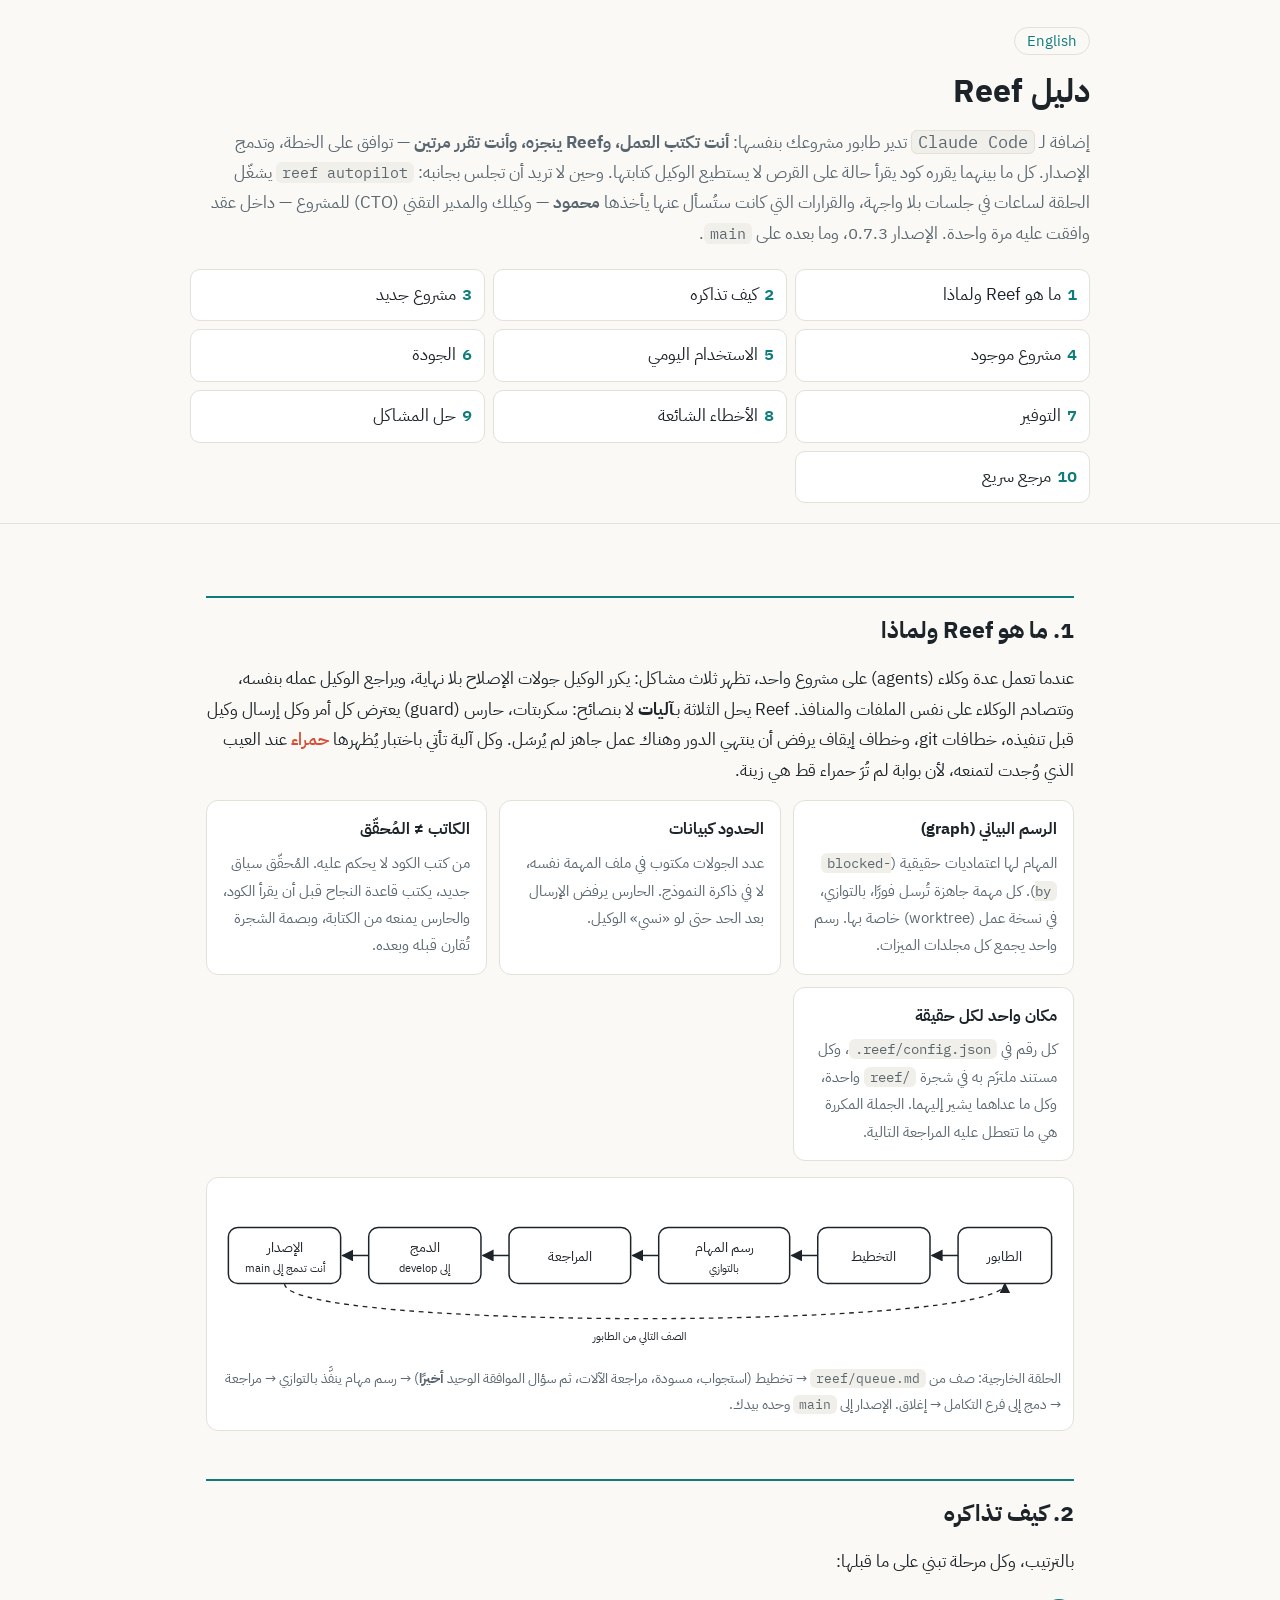
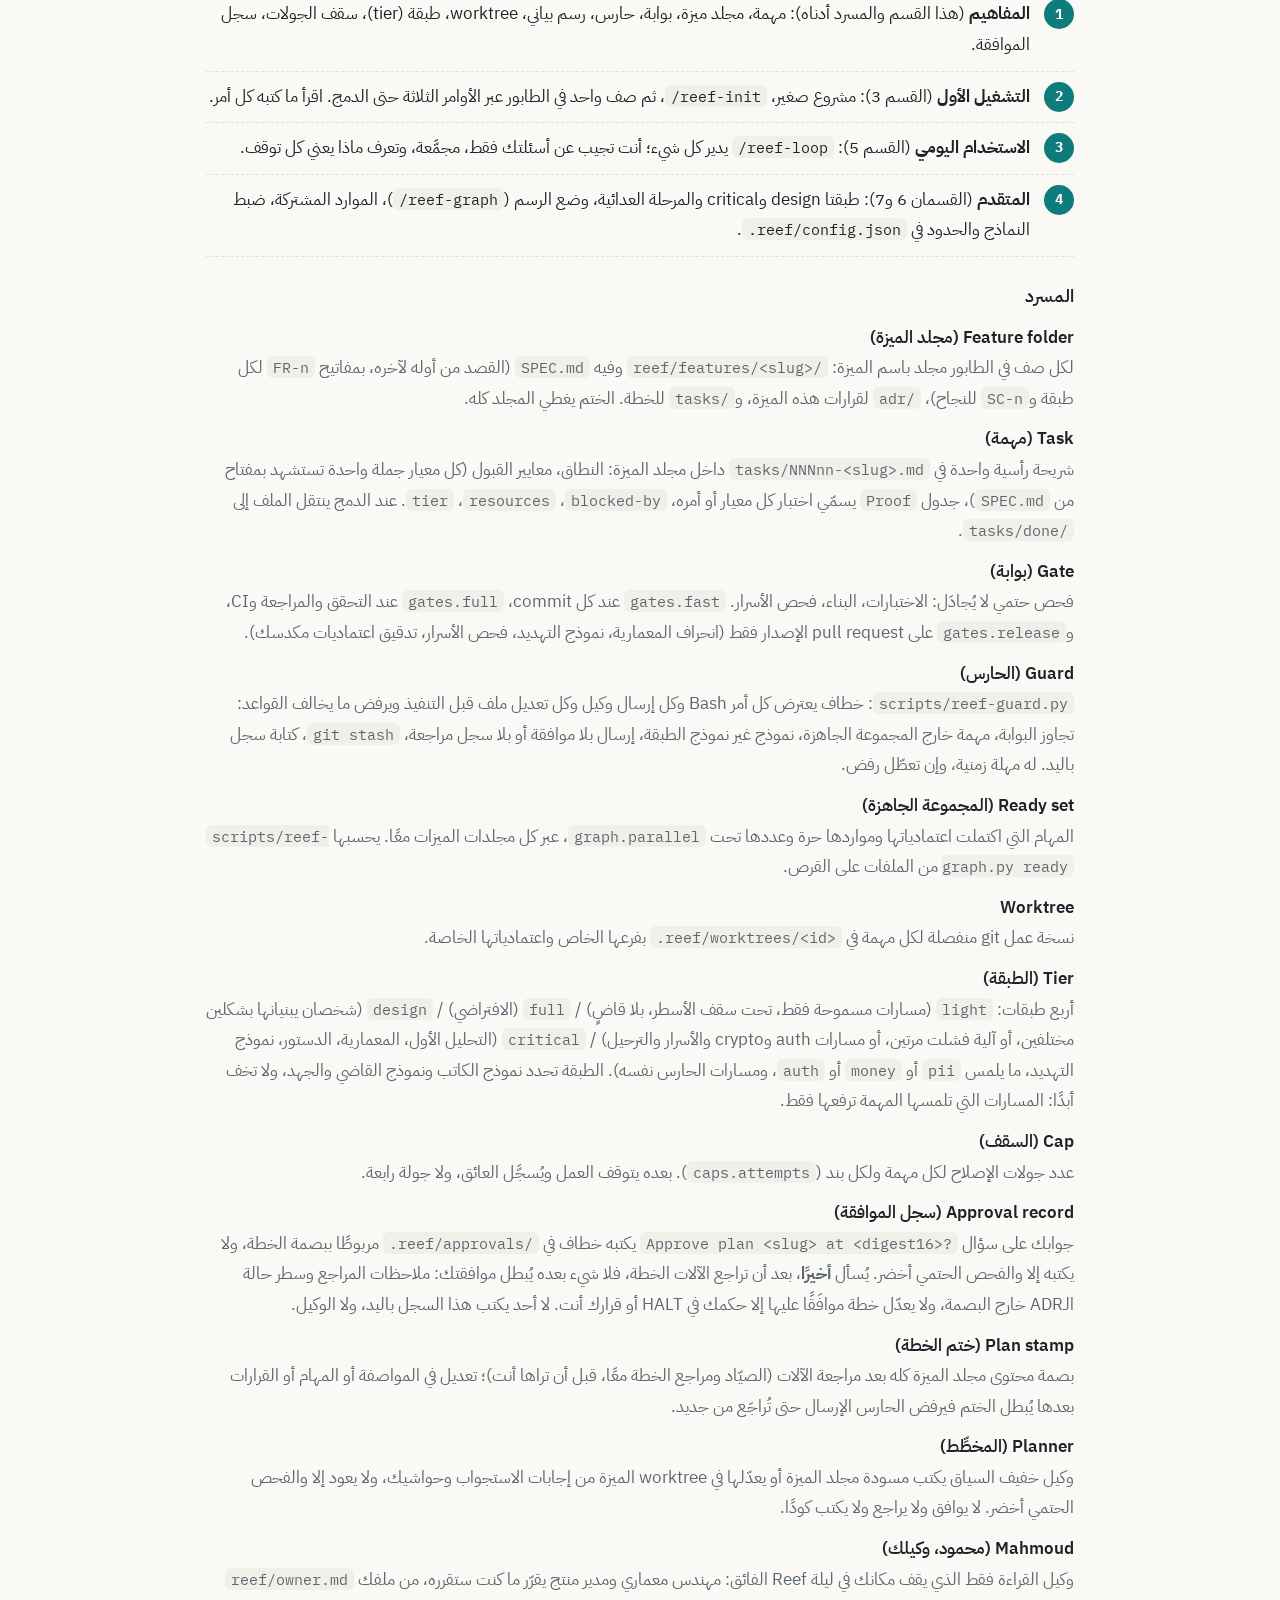
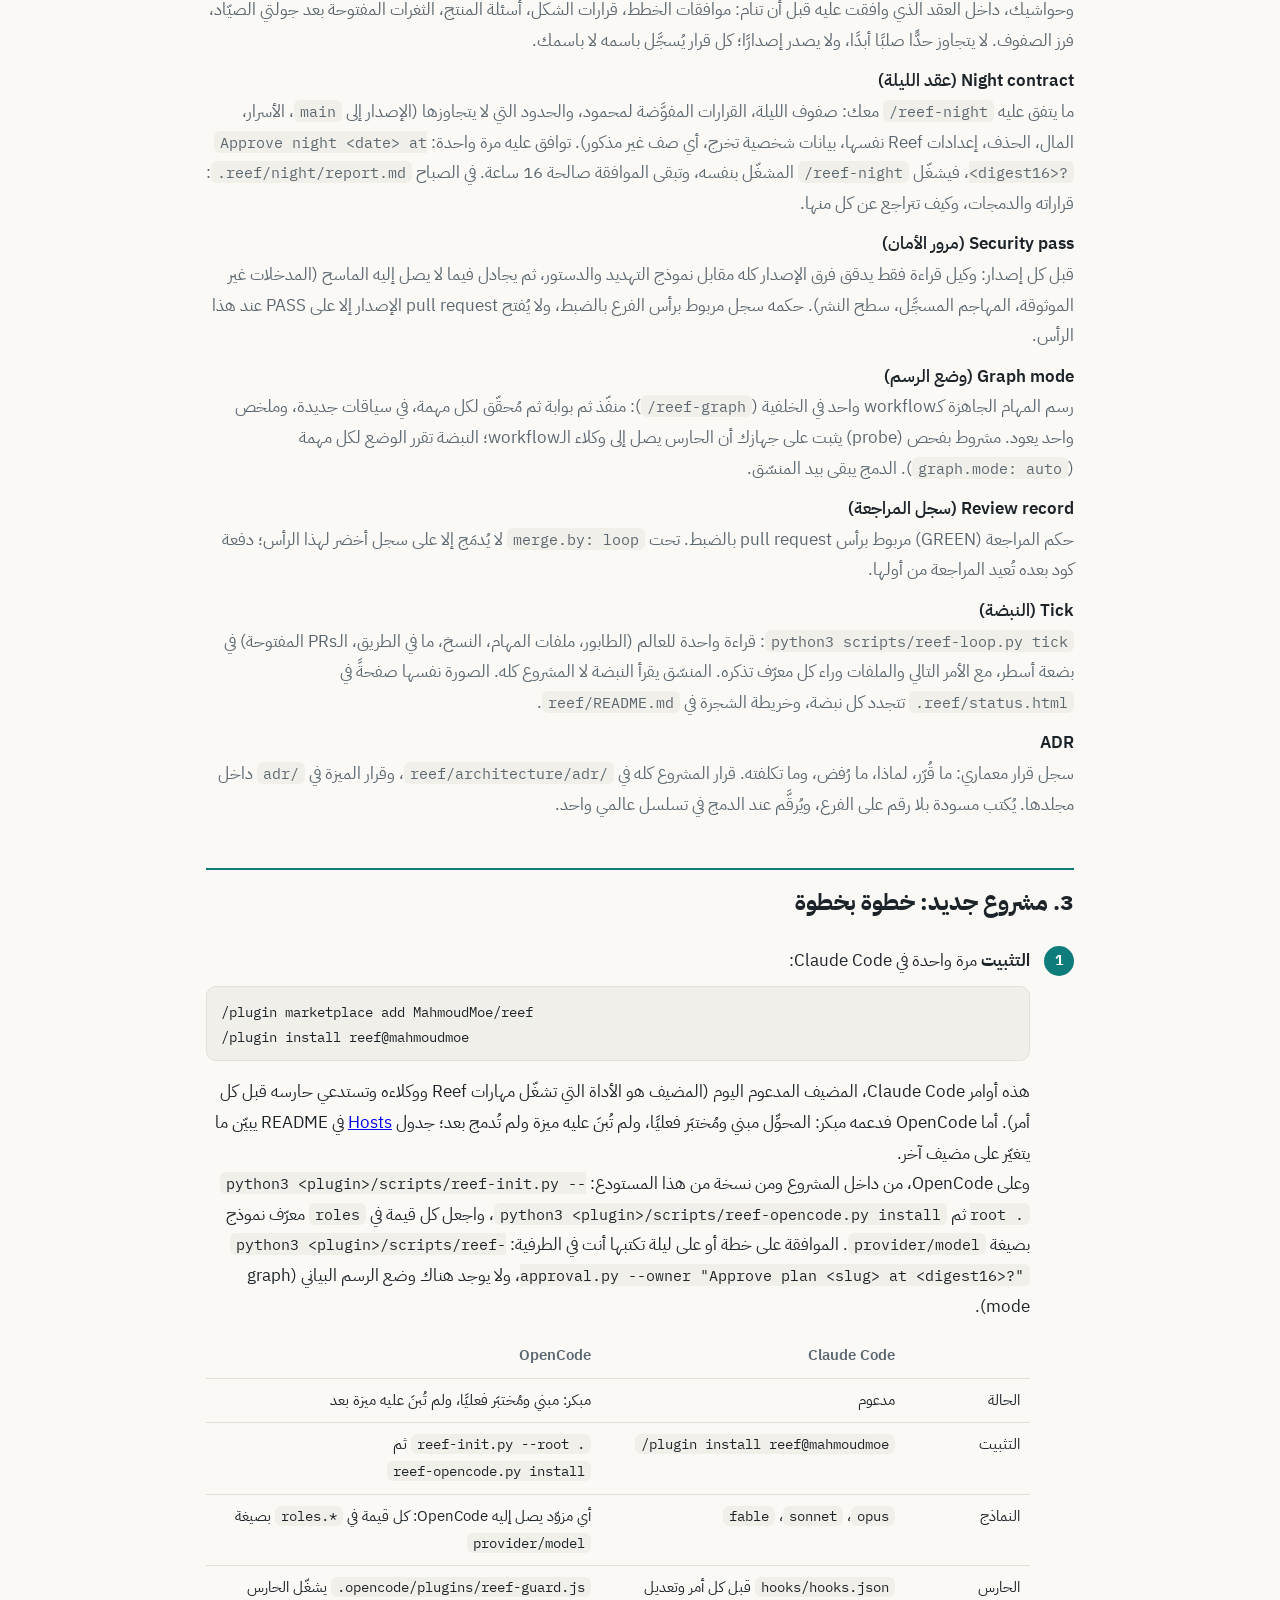
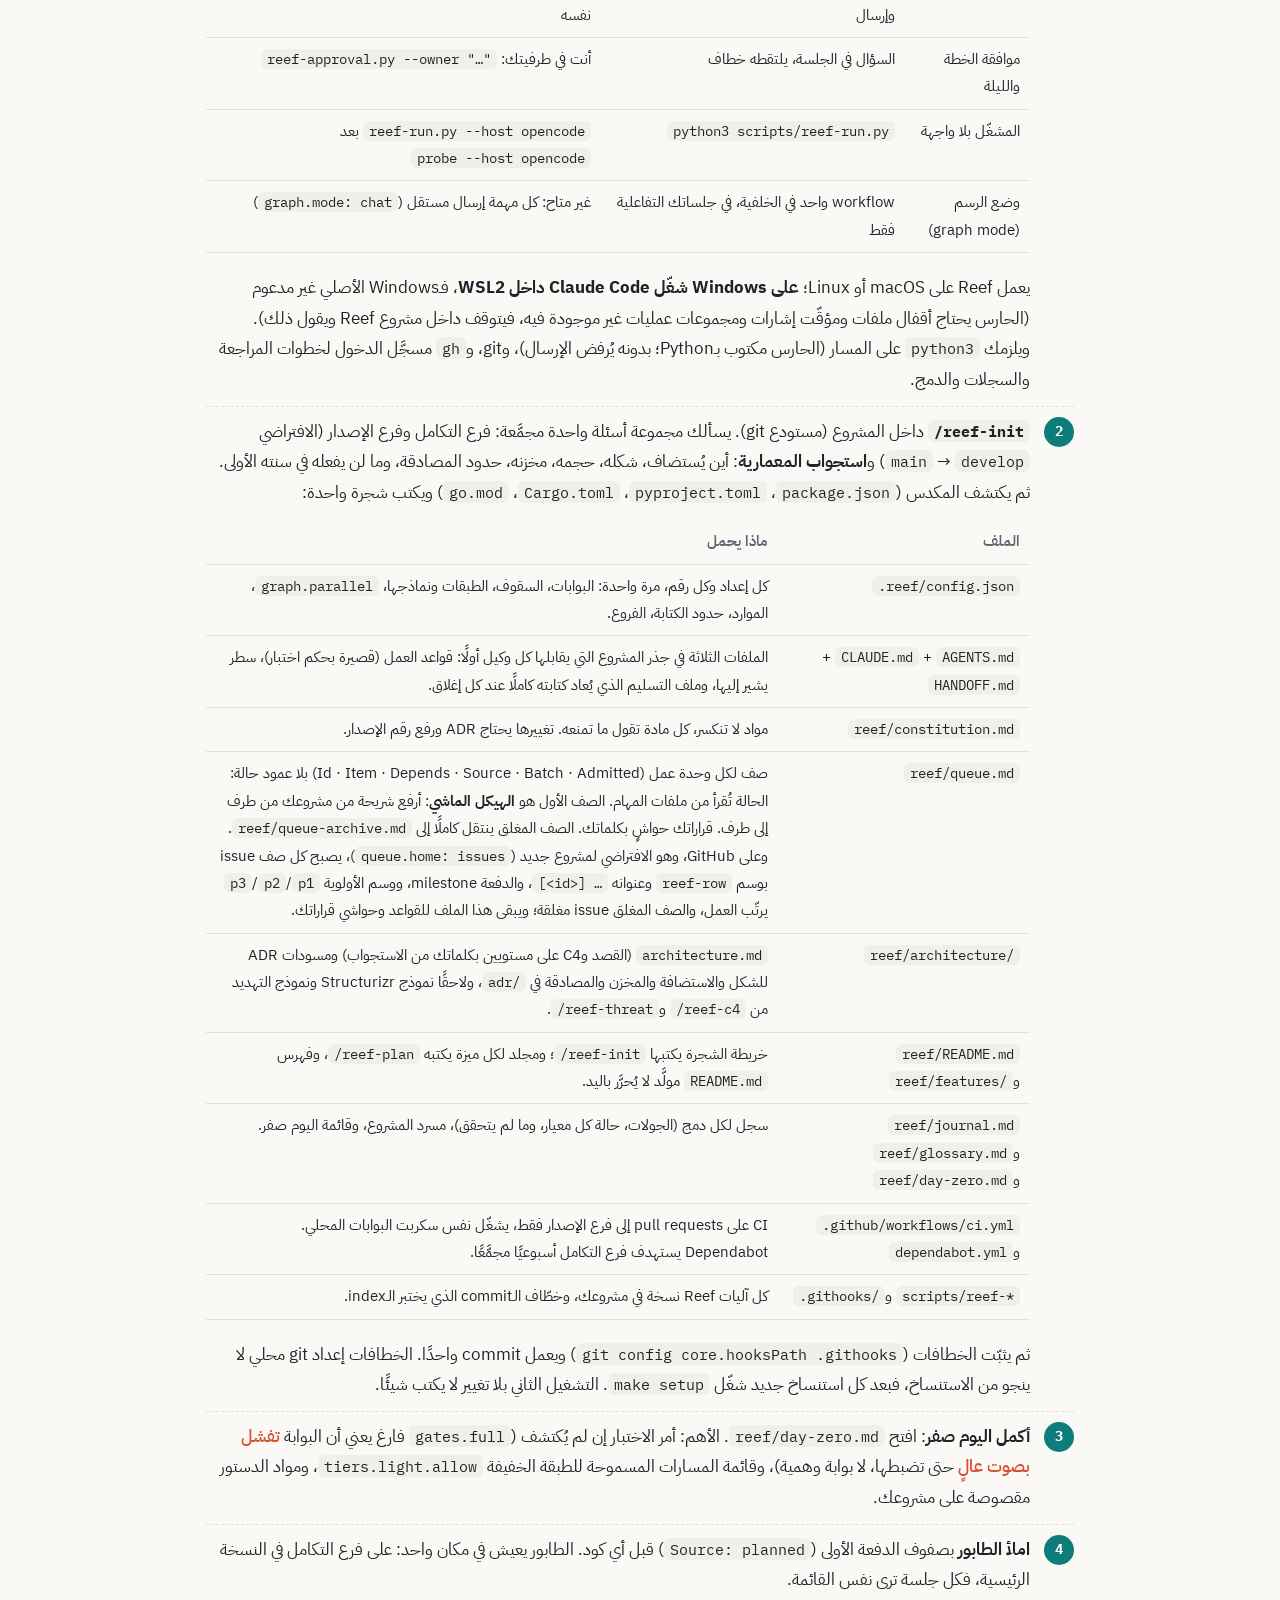
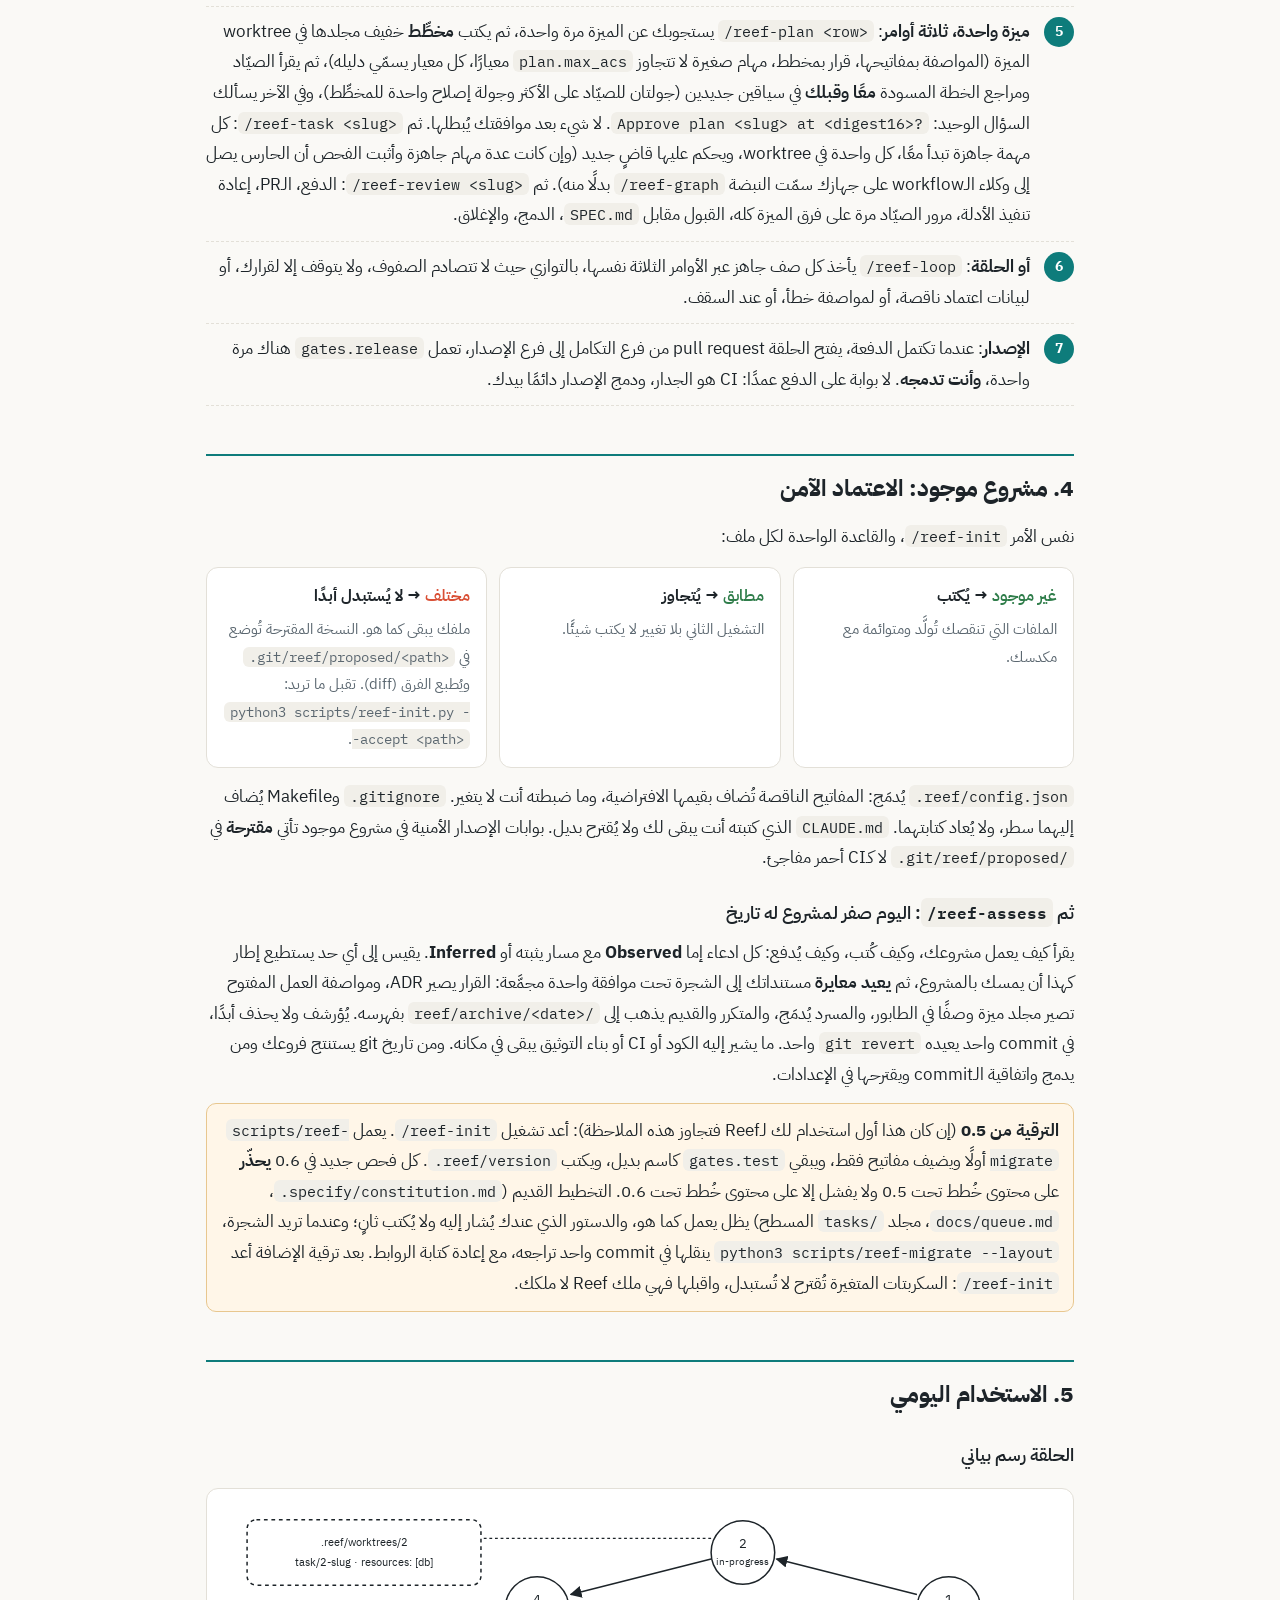
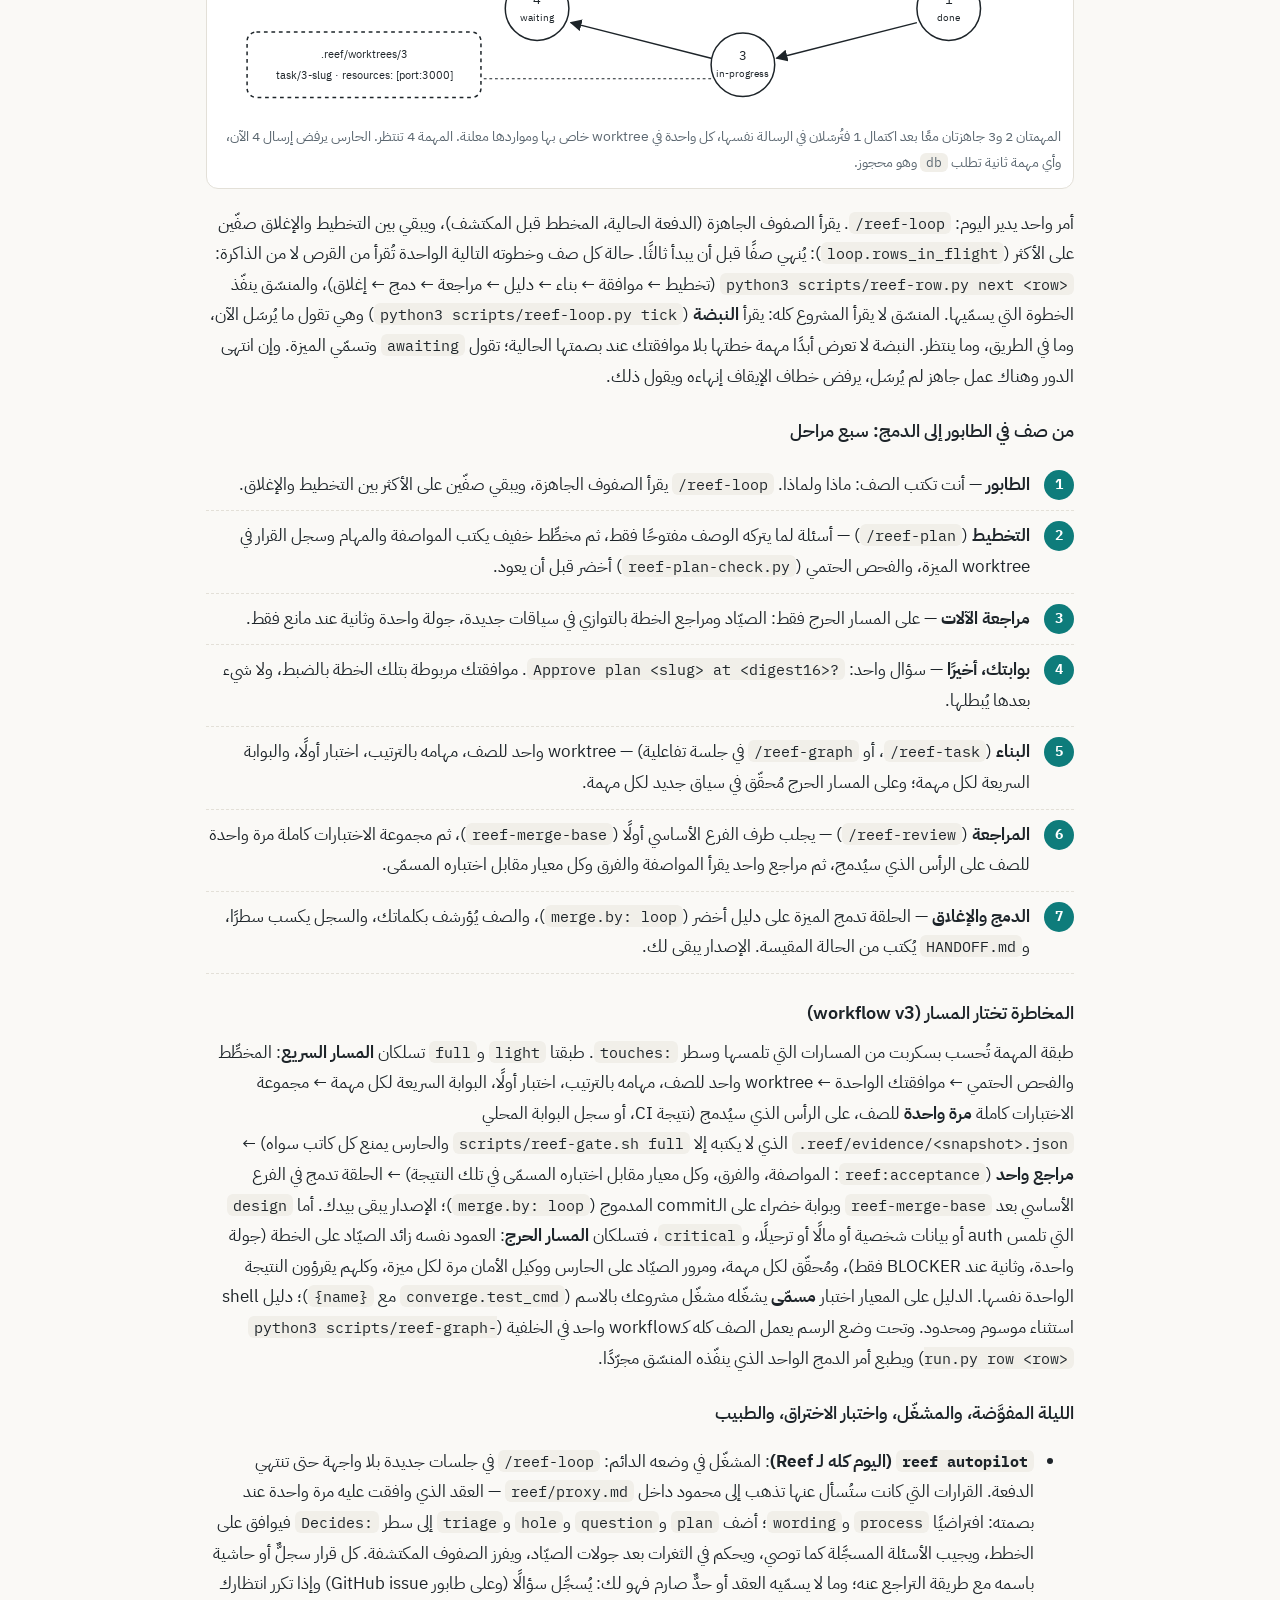
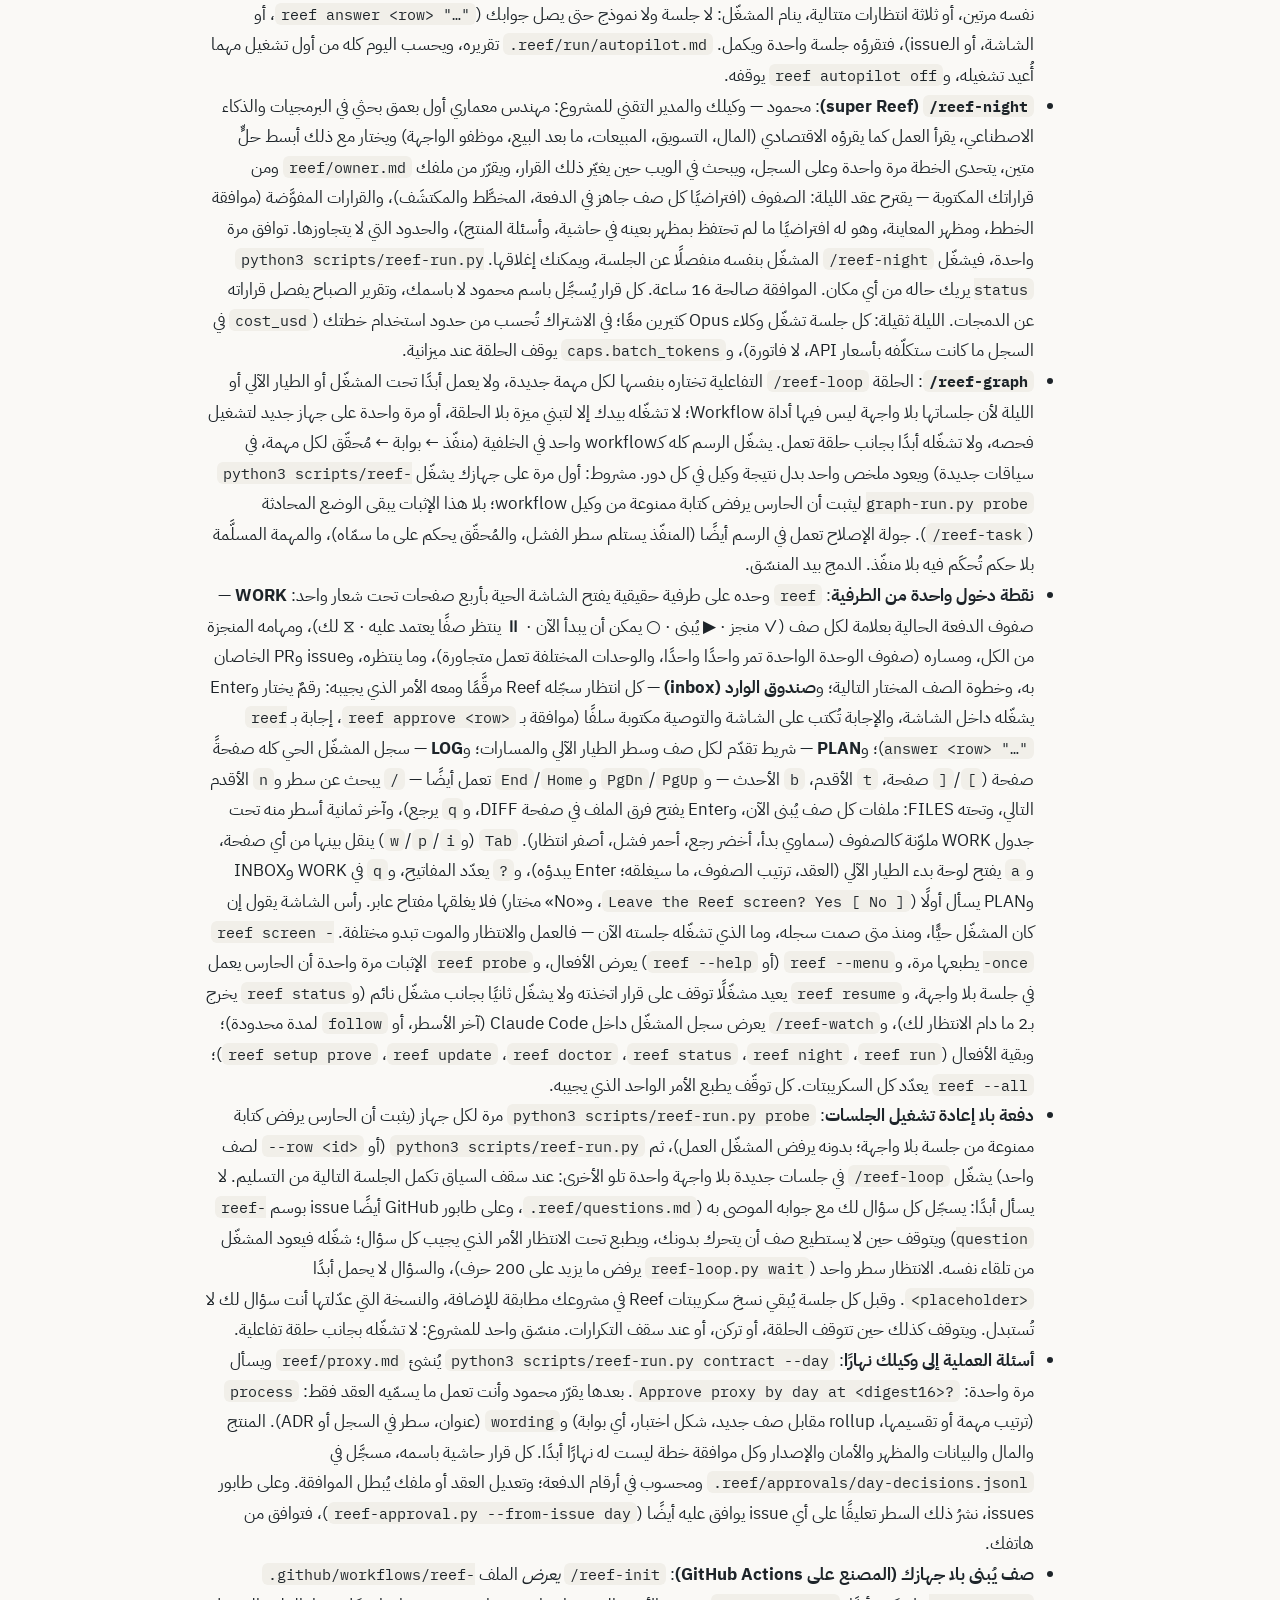
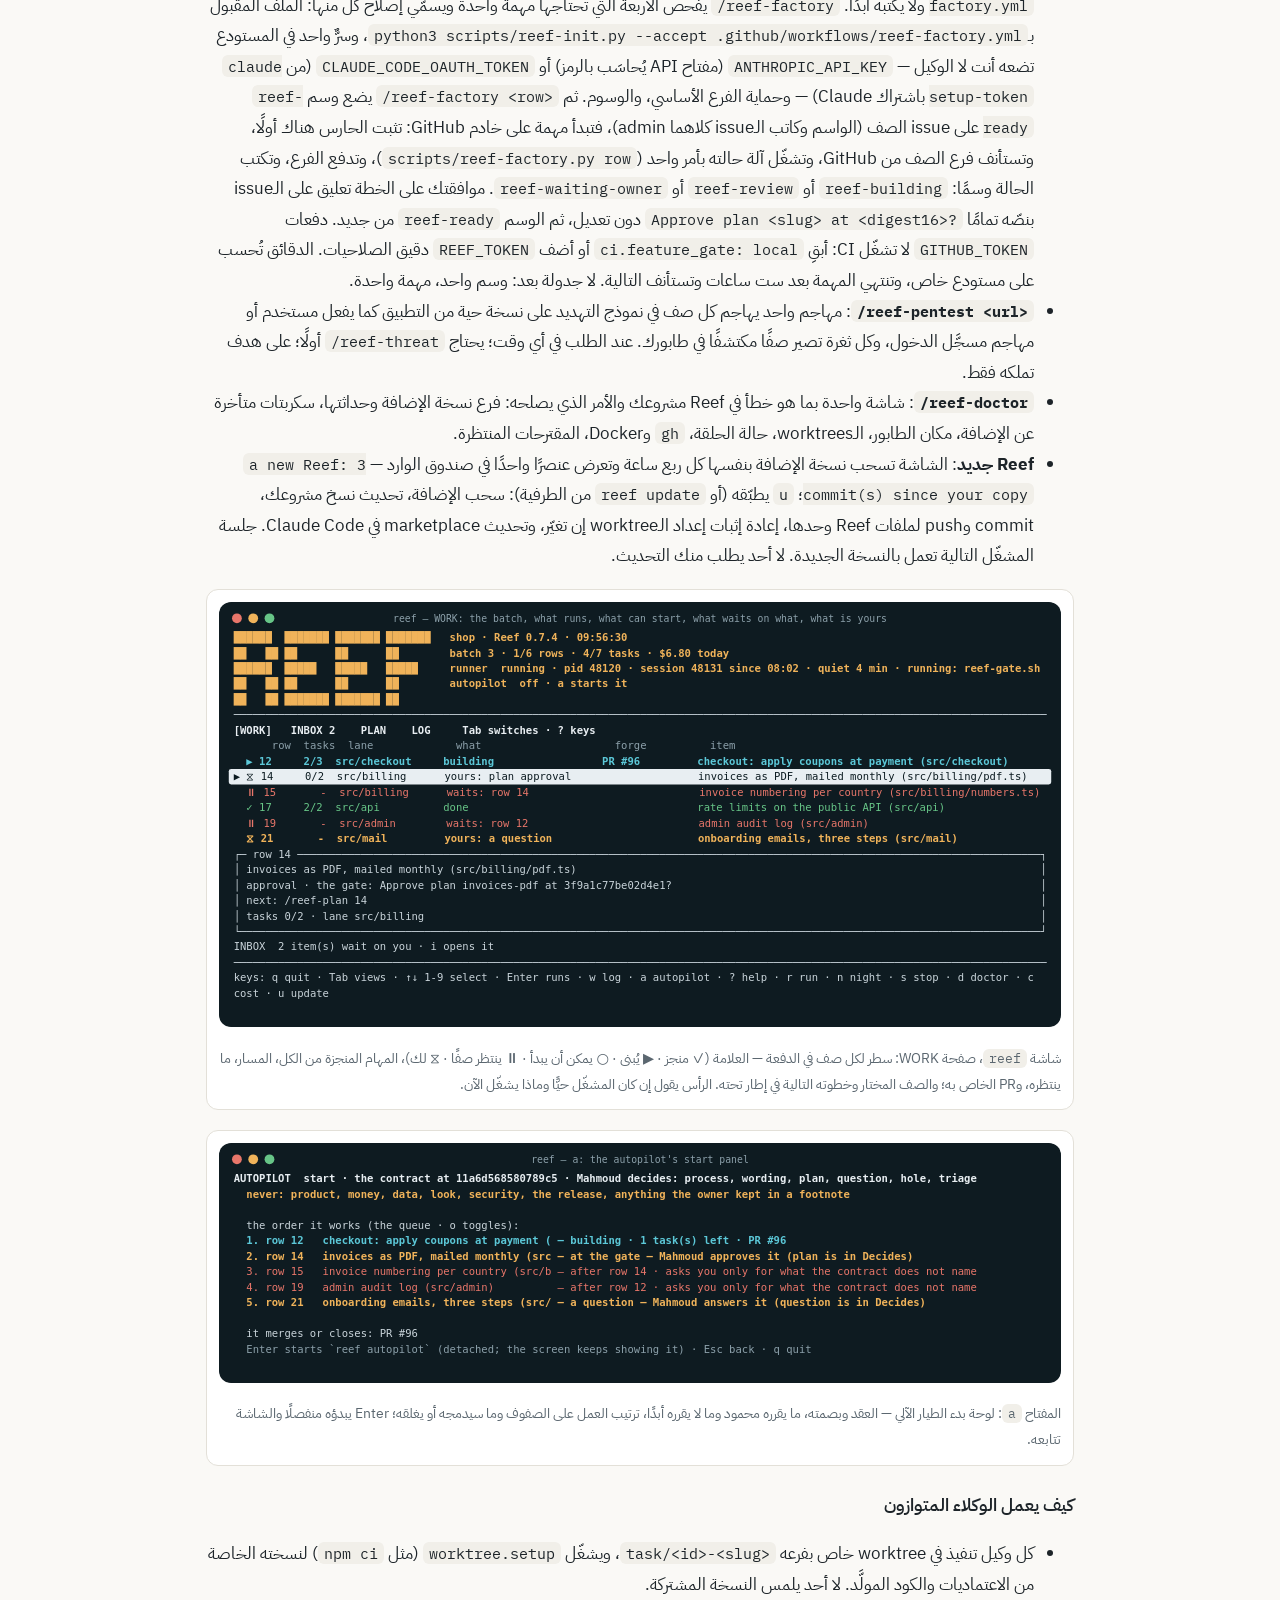
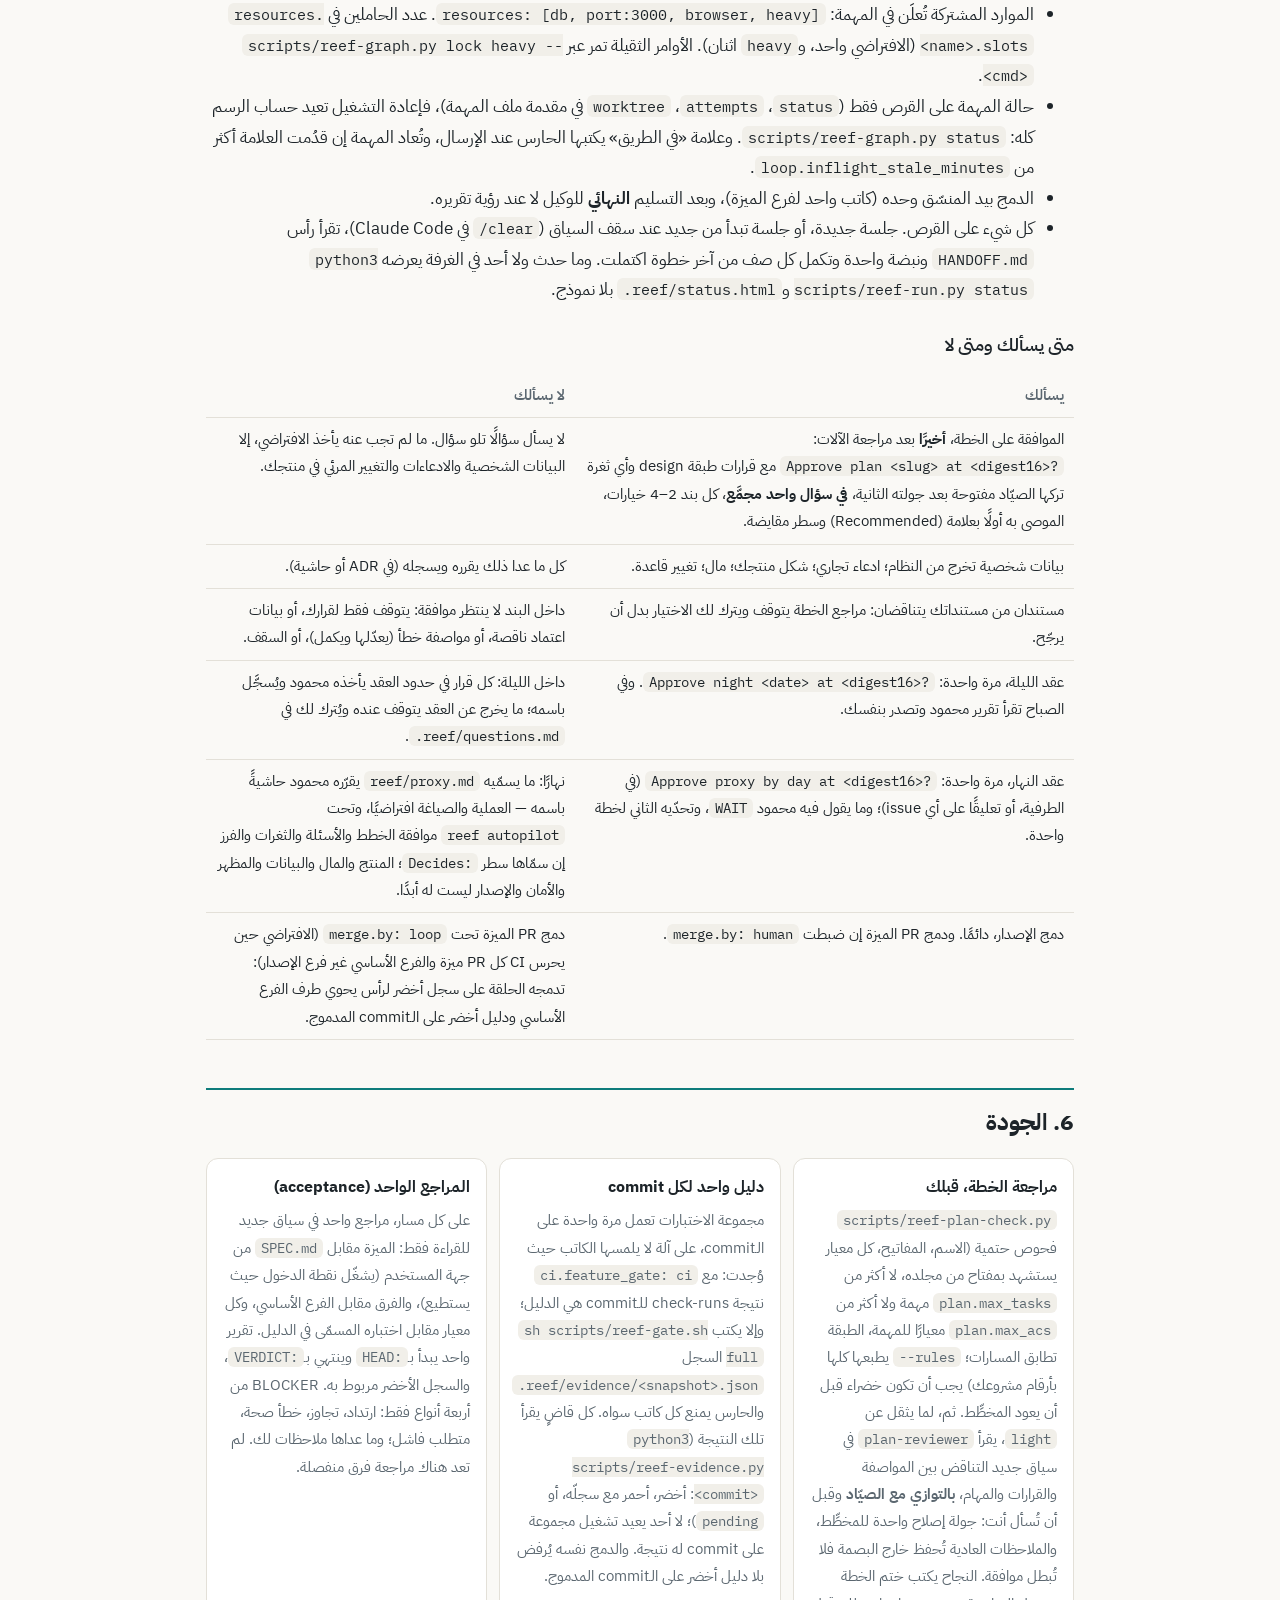
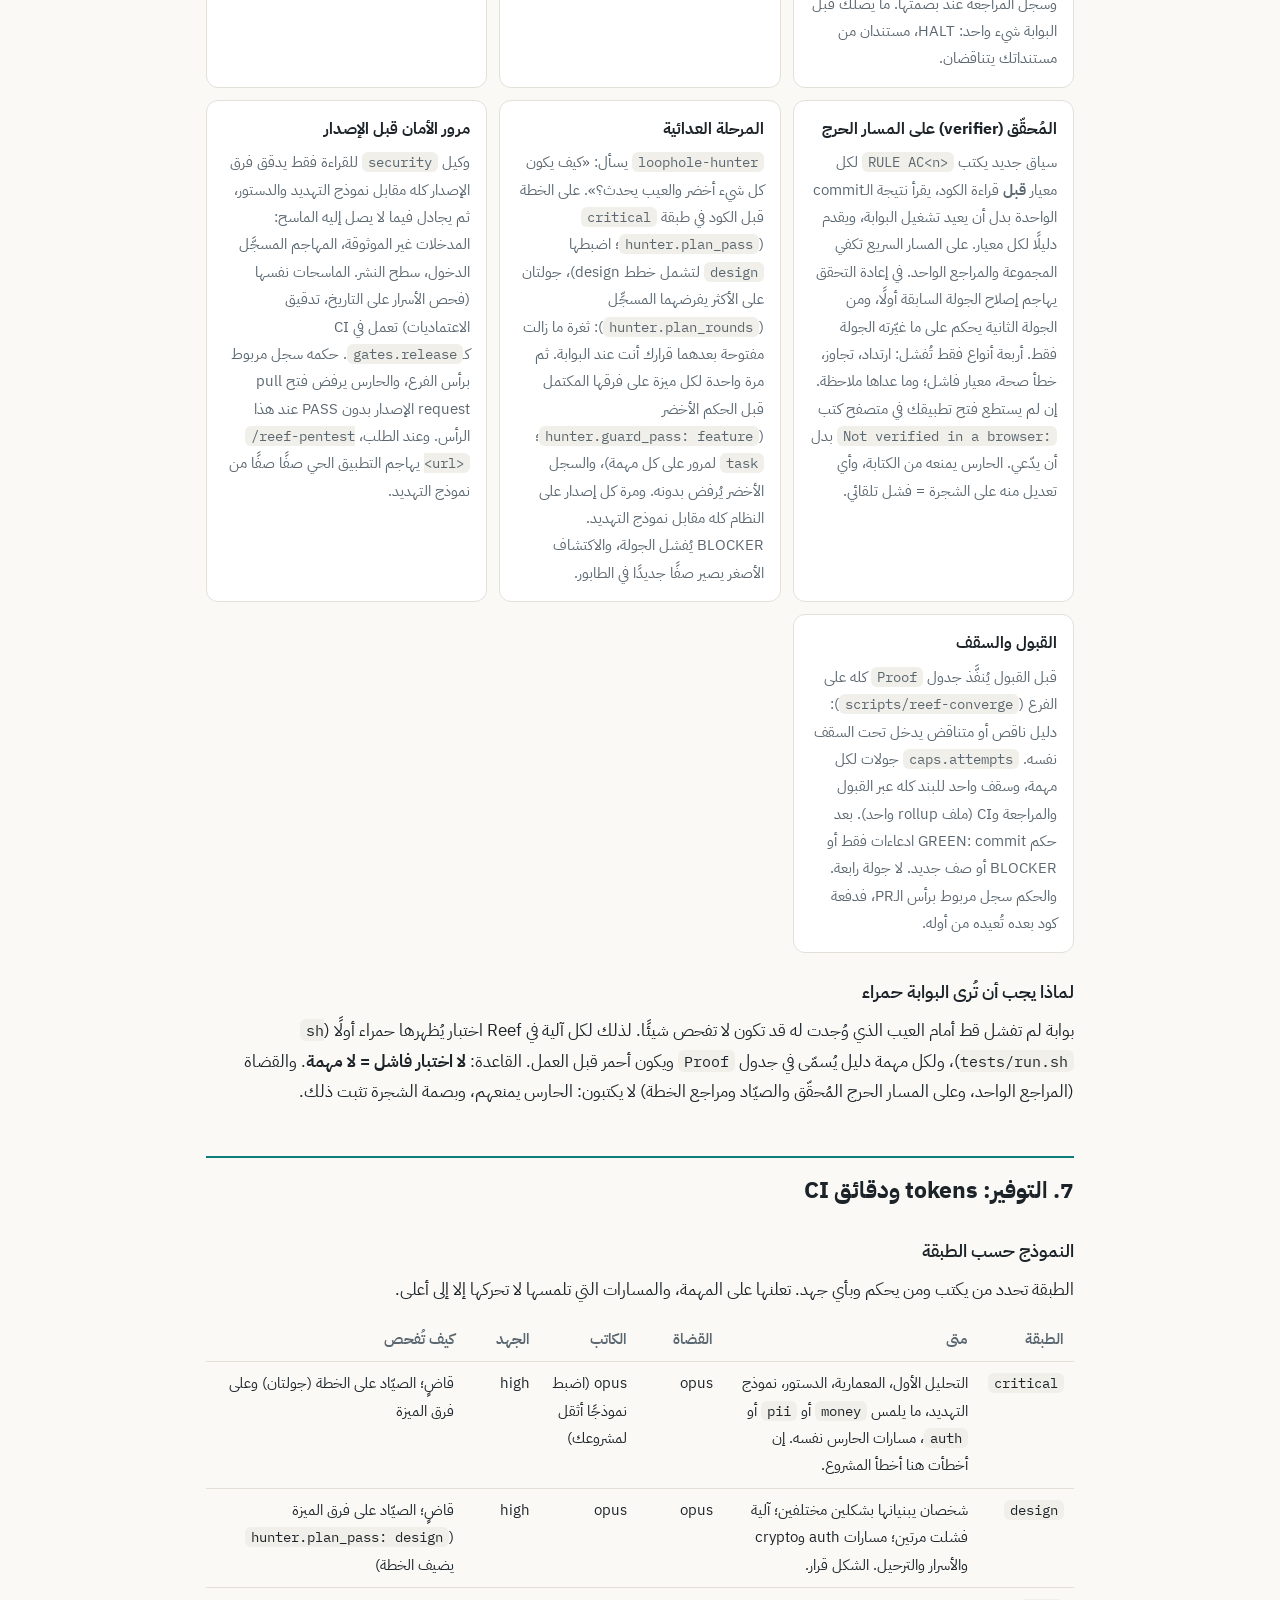
==== commit 58f81df8: "The Arabic manual says what main does, gains the stages, the hosts and the tree, and the two pages l" ====
--- a/docs/manual/ar/index.html
+++ b/docs/manual/ar/index.html
@@ -5,6 +5,7 @@
 <meta name="viewport" content="width=device-width, initial-scale=1">
 <title>دليل Reef</title>
 <meta name="description" content="دليل المستخدم العربي لإضافة Reef في Claude Code: ما هي، كيف تتعلمها، كيف تبدأ مشروعًا جديدًا أو تعتمدها في مشروع موجود، الاستخدام اليومي، الجودة، التوفير، الأخطاء الشائعة، حل المشاكل، ومرجع سريع.">
+<link rel="alternate" hreflang="en" href="../../index.html">
 <link rel="preconnect" href="https://fonts.googleapis.com">
 <link rel="preconnect" href="https://fonts.gstatic.com" crossorigin>
 <link href="https://fonts.googleapis.com/css2?family=IBM+Plex+Sans+Arabic:wght@400;500;600;700&family=IBM+Plex+Mono:wght@400;500&display=swap" rel="stylesheet">
@@ -68,12 +69,15 @@
   dt { font-weight: 600; margin-top: 10px; }
   dd { margin: 0 0 4px; color: var(--muted); }
   .kbd { font-family: var(--mono); background: var(--code-bg); border: 1px solid var(--line); border-radius: 6px; padding: 0 6px; direction: ltr; unicode-bidi: isolate; }
+  .lang { margin: 0 0 8px; font-size: .95rem; }
+  .lang a { color: var(--accent); text-decoration: none; border: 1px solid var(--line); border-radius: 999px; padding: 2px 12px; }
   footer { color: var(--muted); font-size: .9rem; margin-top: 48px; border-top: 1px solid var(--line); padding-top: 16px; }
   @media (max-width: 600px) { body { font-size: 16px; } h1 { font-size: 1.6rem; } h2 { font-size: 1.25rem; } }
 </style>
 </head>
 <body>
 <header class="top"><div class="inner">
+  <p class="lang"><a href="../../index.html" lang="en" dir="ltr" hreflang="en">English</a></p>
   <h1>دليل Reef</h1>
   <p class="lead">إضافة لـ <span class="kbd">Claude Code</span> تدير طابور مشروعك بنفسها: <strong>أنت تكتب العمل، وReef ينجزه، وأنت تقرر مرتين</strong> — توافق على الخطة، وتدمج الإصدار. كل ما بينهما يقرره كود يقرأ حالة على القرص لا يستطيع الوكيل كتابتها. وحين لا تريد أن تجلس بجانبه: <code>reef autopilot</code> يشغّل الحلقة لساعات في جلسات بلا واجهة، والقرارات التي كانت ستُسأل عنها يأخذها <strong>محمود</strong> — وكيلك والمدير التقني (CTO) للمشروع — داخل عقد وافقت عليه مرة واحدة. الإصدار 0.7.3، وما بعده على <code>main</code>.</p>
   <nav class="toc" aria-label="المحتويات">
@@ -161,6 +165,16 @@
 /plugin install reef@mahmoudmoe</code></pre>
   هذه أوامر Claude Code، المضيف المدعوم اليوم (المضيف هو الأداة التي تشغّل مهارات Reef ووكلاءه وتستدعي حارسه قبل كل أمر). أما OpenCode فدعمه مبكر: المحوِّل مبني ومُختبَر فعليًا، ولم تُبنَ عليه ميزة ولم تُدمج بعد؛ جدول <a href="https://github.com/MahmoudMoe/reef#hosts">Hosts</a> في README يبيّن ما يتغيّر على مضيف آخر.<br>
   وعلى OpenCode، من داخل المشروع ومن نسخة من هذا المستودع: <code>python3 &lt;plugin&gt;/scripts/reef-init.py --root .</code> ثم <code>python3 &lt;plugin&gt;/scripts/reef-opencode.py install</code>، واجعل كل قيمة في <code>roles</code> معرّف نموذج بصيغة <code>provider/model</code>. الموافقة على خطة أو على ليلة تكتبها أنت في الطرفية: <code>python3 &lt;plugin&gt;/scripts/reef-approval.py --owner "Approve plan &lt;slug&gt; at &lt;digest16&gt;?"</code>، ولا يوجد هناك وضع الرسم البياني (graph mode).<br>
+<table><thead><tr><th></th><th>Claude Code</th><th>OpenCode</th></tr></thead><tbody>
+<tr><td>الحالة</td><td>مدعوم</td><td>مبكر: مبني ومُختبَر فعليًا، ولم تُبنَ عليه ميزة بعد</td></tr>
+<tr><td>التثبيت</td><td><code>/plugin install reef@mahmoudmoe</code></td><td><code>reef-init.py --root .</code> ثم <code>reef-opencode.py install</code></td></tr>
+<tr><td>النماذج</td><td><code>opus</code>، <code>sonnet</code>، <code>fable</code></td><td>أي مزوّد يصل إليه OpenCode: كل قيمة في <code>roles.*</code> بصيغة <code>provider/model</code></td></tr>
+<tr><td>الحارس</td><td><code>hooks/hooks.json</code> قبل كل أمر وتعديل وإرسال</td><td><code>.opencode/plugins/reef-guard.js</code> يشغّل الحارس نفسه</td></tr>
+<tr><td>موافقة الخطة والليلة</td><td>السؤال في الجلسة، يلتقطه خطاف</td><td>أنت في طرفيتك: <code>reef-approval.py --owner "…"</code></td></tr>
+<tr><td>المشغّل بلا واجهة</td><td><code>python3 scripts/reef-run.py</code></td><td><code>reef-run.py --host opencode</code> بعد <code>probe --host opencode</code></td></tr>
+<tr><td>وضع الرسم (graph mode)</td><td>workflow واحد في الخلفية، في جلساتك التفاعلية فقط</td><td>غير متاح: كل مهمة إرسال مستقل (<code>graph.mode: chat</code>)</td></tr>
+</tbody></table>
+
   يعمل Reef على macOS أو Linux؛ <strong>على Windows شغّل Claude Code داخل WSL2</strong>، فـWindows الأصلي غير مدعوم (الحارس يحتاج أقفال ملفات ومؤقّت إشارات ومجموعات عمليات غير موجودة فيه، فيتوقف داخل مشروع Reef ويقول ذلك).
   ويلزمك <code>python3</code> على المسار (الحارس مكتوب بـPython؛ بدونه يُرفض الإرسال)، وgit، و<code>gh</code> مسجَّل الدخول لخطوات المراجعة والسجلات والدمج.</li>
   <li><strong><code>/reef-init</code></strong> داخل المشروع (مستودع git). يسألك مجموعة أسئلة واحدة مجمَّعة: فرع التكامل وفرع الإصدار (الافتراضي <code>develop</code> → <code>main</code>) و<strong>استجواب المعمارية</strong>: أين يُستضاف، شكله، حجمه، مخزنه، حدود المصادقة، وما لن يفعله في سنته الأولى. ثم يكتشف المكدس (<code>package.json</code>، <code>pyproject.toml</code>، <code>Cargo.toml</code>، <code>go.mod</code>) ويكتب شجرة واحدة:
@@ -223,16 +237,26 @@
 <figcaption>المهمتان 2 و3 جاهزتان معًا بعد اكتمال 1 فتُرسَلان في الرسالة نفسها، كل واحدة في worktree خاص بها ومواردها معلنة. المهمة 4 تنتظر. الحارس يرفض إرسال 4 الآن، وأي مهمة ثانية تطلب <code>db</code> وهو محجوز.</figcaption>
 </figure>
 <p>أمر واحد يدير اليوم: <code>/reef-loop</code>. يقرأ الصفوف الجاهزة (الدفعة الحالية، المخطط قبل المكتشف)، ويبقي بين التخطيط والإغلاق صفّين على الأكثر (<code>loop.rows_in_flight</code>): يُنهي صفًا قبل أن يبدأ ثالثًا. حالة كل صف وخطوته التالية الواحدة تُقرأ من القرص لا من الذاكرة: <code>python3 scripts/reef-row.py next &lt;row&gt;</code> (تخطيط ← موافقة ← بناء ← دليل ← مراجعة ← دمج ← إغلاق)، والمنسّق ينفّذ الخطوة التي يسمّيها. المنسّق لا يقرأ المشروع كله: يقرأ <strong>النبضة</strong> (<code>python3 scripts/reef-loop.py tick</code>) وهي تقول ما يُرسَل الآن، وما في الطريق، وما ينتظر. النبضة لا تعرض أبدًا مهمة خطتها بلا موافقتك عند بصمتها الحالية؛ تقول <code>awaiting</code> وتسمّي الميزة. وإن انتهى الدور وهناك عمل جاهز لم يُرسَل، يرفض خطاف الإيقاف إنهاءه ويقول ذلك.</p>
+<h3 id="stages">من صف في الطابور إلى الدمج: سبع مراحل</h3>
+<ol class="steps">
+  <li><strong>الطابور</strong> — أنت تكتب الصف: ماذا ولماذا. <code>/reef-loop</code> يقرأ الصفوف الجاهزة، ويبقي صفّين على الأكثر بين التخطيط والإغلاق.</li>
+  <li><strong>التخطيط</strong> (<code>/reef-plan</code>) — أسئلة لما يتركه الوصف مفتوحًا فقط، ثم مخطِّط خفيف يكتب المواصفة والمهام وسجل القرار في worktree الميزة، والفحص الحتمي (<code>reef-plan-check.py</code>) أخضر قبل أن يعود.</li>
+  <li><strong>مراجعة الآلات</strong> — على المسار الحرج فقط: الصيّاد ومراجع الخطة بالتوازي في سياقات جديدة، جولة واحدة وثانية عند مانع فقط.</li>
+  <li><strong>بوابتك، أخيرًا</strong> — سؤال واحد: <code>Approve plan &lt;slug&gt; at &lt;digest16&gt;?</code>. موافقتك مربوطة بتلك الخطة بالضبط، ولا شيء بعدها يُبطلها.</li>
+  <li><strong>البناء</strong> (<code>/reef-task</code>، أو <code>/reef-graph</code> في جلسة تفاعلية) — worktree واحد للصف، مهامه بالترتيب، اختبار أولًا، والبوابة السريعة لكل مهمة؛ وعلى المسار الحرج مُحقّق في سياق جديد لكل مهمة.</li>
+  <li><strong>المراجعة</strong> (<code>/reef-review</code>) — يجلب طرف الفرع الأساسي أولًا (<code>reef-merge-base</code>)، ثم مجموعة الاختبارات كاملة مرة واحدة للصف على الرأس الذي سيُدمج، ثم مراجع واحد يقرأ المواصفة والفرق وكل معيار مقابل اختباره المسمّى.</li>
+  <li><strong>الدمج والإغلاق</strong> — الحلقة تدمج الميزة على دليل أخضر (<code>merge.by: loop</code>)، والصف يُؤرشف بكلماتك، والسجل يكسب سطرًا، و<code>HANDOFF.md</code> يُكتب من الحالة المقيسة. الإصدار يبقى لك.</li>
+</ol>
 <h3>المخاطرة تختار المسار (workflow v3)</h3>
-<p>طبقة المهمة تُحسب بسكربت من المسارات التي تلمسها وسطر <code>touches:</code>. طبقتا <code>light</code> و<code>full</code> تسلكان <strong>المسار السريع</strong>: المخطِّط والفحص الحتمي ← موافقتك الواحدة ← worktree واحد للصف، مهامه بالترتيب، اختبار أولًا، البوابة السريعة عند كل commit ← مجموعة الاختبارات كاملة <strong>مرة واحدة</strong> على الـcommit الأخير (نتيجة CI، أو سجل البوابة المحلي <code>.reef/evidence/&lt;snapshot&gt;.json</code> الذي لا يكتبه إلا <code>scripts/reef-gate.sh full</code> والحارس يمنع كل كاتب سواه) ← <strong>مراجع واحد</strong> (<code>reef:acceptance</code>: المواصفة، والفرق، وكل معيار مقابل اختباره المسمّى في تلك النتيجة) ← الحلقة تدمج في الفرع الأساسي بعد <code>reef-merge-base</code> وبوابة خضراء على الـcommit المدموج (<code>merge.by: loop</code>)؛ الإصدار يبقى بيدك. أما <code>design</code> التي تلمس auth أو بيانات شخصية أو مالًا أو ترحيلًا، و<code>critical</code>، فتسلكان <strong>المسار الحرج</strong>: العمود نفسه زائد الصيّاد على الخطة (جولة واحدة، وثانية عند BLOCKER فقط)، ومُحقّق لكل مهمة، ومرور الصيّاد على الحارس ووكيل الأمان مرة لكل ميزة، وكلهم يقرؤون النتيجة الواحدة نفسها. الدليل على المعيار اختبار <strong>مسمّى</strong> يشغّله مشغّل مشروعك بالاسم (<code>converge.test_cmd</code> مع <code>{name}</code>)؛ دليل shell استثناء موسوم ومحدود. وتحت وضع الرسم يعمل الصف كله كـworkflow واحد في الخلفية (<code>python3 scripts/reef-graph-run.py row &lt;row&gt;</code>) ويطبع أمر الدمج الواحد الذي ينفّذه المنسّق مجرّدًا.</p>
+<p>طبقة المهمة تُحسب بسكربت من المسارات التي تلمسها وسطر <code>touches:</code>. طبقتا <code>light</code> و<code>full</code> تسلكان <strong>المسار السريع</strong>: المخطِّط والفحص الحتمي ← موافقتك الواحدة ← worktree واحد للصف، مهامه بالترتيب، اختبار أولًا، البوابة السريعة لكل مهمة ← مجموعة الاختبارات كاملة <strong>مرة واحدة</strong> للصف، على الرأس الذي سيُدمج (نتيجة CI، أو سجل البوابة المحلي <code>.reef/evidence/&lt;snapshot&gt;.json</code> الذي لا يكتبه إلا <code>scripts/reef-gate.sh full</code> والحارس يمنع كل كاتب سواه) ← <strong>مراجع واحد</strong> (<code>reef:acceptance</code>: المواصفة، والفرق، وكل معيار مقابل اختباره المسمّى في تلك النتيجة) ← الحلقة تدمج في الفرع الأساسي بعد <code>reef-merge-base</code> وبوابة خضراء على الـcommit المدموج (<code>merge.by: loop</code>)؛ الإصدار يبقى بيدك. أما <code>design</code> التي تلمس auth أو بيانات شخصية أو مالًا أو ترحيلًا، و<code>critical</code>، فتسلكان <strong>المسار الحرج</strong>: العمود نفسه زائد الصيّاد على الخطة (جولة واحدة، وثانية عند BLOCKER فقط)، ومُحقّق لكل مهمة، ومرور الصيّاد على الحارس ووكيل الأمان مرة لكل ميزة، وكلهم يقرؤون النتيجة الواحدة نفسها. الدليل على المعيار اختبار <strong>مسمّى</strong> يشغّله مشغّل مشروعك بالاسم (<code>converge.test_cmd</code> مع <code>{name}</code>)؛ دليل shell استثناء موسوم ومحدود. وتحت وضع الرسم يعمل الصف كله كـworkflow واحد في الخلفية (<code>python3 scripts/reef-graph-run.py row &lt;row&gt;</code>) ويطبع أمر الدمج الواحد الذي ينفّذه المنسّق مجرّدًا.</p>
 <h3>الليلة المفوَّضة، والمشغّل، واختبار الاختراق، والطبيب</h3>
 <ul>
-  <li><strong><code>reef autopilot</code> (اليوم كله لـ Reef)</strong>: المشغّل في وضعه الدائم: <code>/reef-loop</code> في جلسات جديدة بلا واجهة حتى تنتهي الدفعة. القرارات التي كانت ستُسأل عنها تذهب إلى محمود داخل <code>reef/proxy.md</code> — العقد الذي وافقت عليه مرة واحدة عند بصمته: افتراضيًا <code>process</code> و<code>wording</code>؛ أضف <code>plan</code> و<code>question</code> و<code>hole</code> و<code>triage</code> إلى سطر <code>Decides:</code> فيوافق على الخطط، ويجيب الأسئلة المسجَّلة كما توصي، ويحكم في الثغرات بعد جولات الصيّاد، ويفرز الصفوف المكتشفة. كل قرار سجلٌّ أو حاشية باسمه مع طريقة التراجع عنه؛ وما لا يسمّيه العقد أو حدٌّ صارم فهو لك: يُسجَّل سؤالًا (وعلى طابور GitHub issue) ولا يتوقف المشغّل إلا حين لا يستطيع صف أن يتحرك بدونك، ويعود من تلقاء نفسه حين تجيب (<code>reef answer &lt;row&gt; "…"</code>). <code>.reef/run/autopilot.md</code> تقريره، و<code>reef autopilot off</code> يوقفه.</li>
+  <li><strong><code>reef autopilot</code> (اليوم كله لـ Reef)</strong>: المشغّل في وضعه الدائم: <code>/reef-loop</code> في جلسات جديدة بلا واجهة حتى تنتهي الدفعة. القرارات التي كانت ستُسأل عنها تذهب إلى محمود داخل <code>reef/proxy.md</code> — العقد الذي وافقت عليه مرة واحدة عند بصمته: افتراضيًا <code>process</code> و<code>wording</code>؛ أضف <code>plan</code> و<code>question</code> و<code>hole</code> و<code>triage</code> إلى سطر <code>Decides:</code> فيوافق على الخطط، ويجيب الأسئلة المسجَّلة كما توصي، ويحكم في الثغرات بعد جولات الصيّاد، ويفرز الصفوف المكتشفة. كل قرار سجلٌّ أو حاشية باسمه مع طريقة التراجع عنه؛ وما لا يسمّيه العقد أو حدٌّ صارم فهو لك: يُسجَّل سؤالًا (وعلى طابور GitHub issue) وإذا تكرر انتظارك نفسه مرتين، أو ثلاثة انتظارات متتالية، ينام المشغّل: لا جلسة ولا نموذج حتى يصل جوابك (<code>reef answer &lt;row&gt; "…"</code>، أو الشاشة، أو الـissue)، فتقرؤه جلسة واحدة ويكمل. <code>.reef/run/autopilot.md</code> تقريره، ويحسب اليوم كله من أول تشغيل مهما أُعيد تشغيله، و<code>reef autopilot off</code> يوقفه.</li>
   <li><strong><code>/reef-night</code> (super Reef)</strong>: محمود — وكيلك والمدير التقني للمشروع: مهندس معماري أول بعمق بحثي في البرمجيات والذكاء الاصطناعي، يقرأ العمل كما يقرؤه الاقتصادي (المال، التسويق، المبيعات، ما بعد البيع، موظفو الواجهة) ويختار مع ذلك أبسط حلٍّ متين، يتحدى الخطة مرة واحدة وعلى السجل، ويبحث في الويب حين يغيّر ذلك القرار، ويقرّر من ملفك <code>reef/owner.md</code> ومن قراراتك المكتوبة — يقترح عقد الليلة: الصفوف (افتراضيًا كل صف جاهز في الدفعة، المخطَّط والمكتشَف)، والقرارات المفوَّضة (موافقة الخطط، ومظهر المعاينة، وهو له افتراضيًا ما لم تحتفظ بمظهر بعينه في حاشية، وأسئلة المنتج)، والحدود التي لا يتجاوزها. توافق مرة واحدة، فيشغّل <code>/reef-night</code> المشغّل بنفسه منفصلًا عن الجلسة، ويمكنك إغلاقها. <code>python3 scripts/reef-run.py status</code> يريك حاله من أي مكان. الموافقة صالحة 16 ساعة. كل قرار يُسجَّل باسم محمود لا باسمك، وتقرير الصباح يفصل قراراته عن الدمجات. الليلة ثقيلة: كل جلسة تشغّل وكلاء Opus كثيرين معًا؛ في الاشتراك تُحسب من حدود استخدام خطتك (<code>cost_usd</code> في السجل ما كانت ستكلّفه بأسعار API، لا فاتورة)، و<code>caps.batch_tokens</code> يوقف الحلقة عند ميزانية.</li>
-  <li><strong><code>/reef-graph</code></strong>: الحلقة <code>/reef-loop</code> تختاره بنفسها لكل مهمة جديدة؛ لا تشغّله بيدك إلا لتبني ميزة بلا الحلقة، أو مرة واحدة على جهاز جديد لتشغيل فحصه، ولا تشغّله أبدًا بجانب حلقة تعمل. يشغّل الرسم كله كـworkflow واحد في الخلفية (منفّذ ← بوابة ← مُحقّق لكل مهمة، في سياقات جديدة) ويعود ملخص واحد بدل نتيجة وكيل في كل دور. مشروط: أول مرة على جهازك يشغّل <code>python3 scripts/reef-graph-run.py probe</code> ليثبت أن الحارس يرفض كتابة ممنوعة من وكيل workflow؛ بلا هذا الإثبات يبقى الوضع المحادثة (<code>/reef-task</code>). جولة الإصلاح تعمل في الرسم أيضًا (المنفّذ يستلم سطر الفشل، والمُحقّق يحكم على ما سمّاه)، والمهمة المسلَّمة بلا حكم تُحكَم فيه بلا منفّذ. الدمج بيد المنسّق.</li>
-  <li><strong>نقطة دخول واحدة من الطرفية</strong>: <code>reef</code> وحده على طرفية حقيقية يفتح الشاشة الحية بأربع صفحات تحت شعار واحد: <strong>WORK</strong> — صفوف الدفعة الحالية بعلامة لكل صف (✓ منجز · ▶ يُبنى · ○ يمكن أن يبدأ الآن · ⏸ ينتظر صفًا يعتمد عليه · ⧖ لك)، ومهامه المنجزة من الكل، ومساره (صفوف الوحدة الواحدة تمر واحدًا واحدًا، والوحدات المختلفة تعمل متجاورة)، وما ينتظره، وissue وPR الخاصان به، وخطوة الصف المختار التالية؛ و<strong>صندوق الوارد (inbox)</strong> — كل انتظار سجّله Reef مرقَّمًا ومعه الأمر الذي يجيبه: رقمٌ يختار وEnter يشغّله داخل الشاشة، والإجابة تُكتب على الشاشة والتوصية مكتوبة سلفًا (موافقة بـ <code>reef approve &lt;row&gt;</code>، إجابة بـ <code>reef answer &lt;row&gt; "…"</code>)؛ و<strong>PLAN</strong> — شريط تقدّم لكل صف وسطر الطيار الآلي والمسارات؛ و<strong>LOG</strong> — سجل المشغّل الحي كله صفحةً صفحة (<code>[</code>/<code>]</code> صفحة، <code>t</code> الأقدم، <code>b</code> الأحدث — و<code>PgUp</code>/<code>PgDn</code> و<code>Home</code>/<code>End</code> تعمل أيضًا — <code>/</code> يبحث عن سطر و<code>n</code> الأقدم التالي، و<code>q</code> يرجع)، وآخر ثمانية أسطر منه تحت جدول WORK ملوّنة كالصفوف (سماوي بدأ، أخضر رجع، أحمر فشل، أصفر انتظار). <code>Tab</code> (و<code>i</code>/<code>p</code>/<code>w</code>) ينقل بينها من أي صفحة، و<code>a</code> يفتح لوحة بدء الطيار الآلي (العقد، ترتيب الصفوف، ما سيغلقه؛ Enter يبدؤه)، و<code>?</code> يعدّد المفاتيح، و<code>q</code> يخرج. رأس الشاشة يقول إن كان المشغّل حيًّا، ومنذ متى صمت سجله، وما الذي تشغّله جلسته الآن — فالعمل والانتظار والموت تبدو مختلفة. <code>reef screen --once</code> يطبعها مرة، و<code>reef --menu</code> يعرض الأفعال (<code>reef run</code>، <code>reef night</code>، <code>reef status</code>، <code>reef doctor</code>، <code>reef update</code>، <code>reef setup prove</code>)؛ <code>reef --all</code> يعدّد كل السكريبتات. كل توقّف يطبع الأمر الواحد الذي يجيبه.</li>
-  <li><strong>دفعة بلا إعادة تشغيل الجلسات</strong>: <code>python3 scripts/reef-run.py probe</code> مرة لكل جهاز (يثبت أن الحارس يرفض كتابة ممنوعة من جلسة بلا واجهة؛ بدونه يرفض المشغّل العمل)، ثم <code>python3 scripts/reef-run.py</code> (أو <code>--row &lt;id&gt;</code> لصف واحد) يشغّل <code>/reef-loop</code> في جلسات جديدة بلا واجهة واحدة تلو الأخرى: عند سقف السياق تكمل الجلسة التالية من التسليم. لا يسأل أبدًا: يسجّل كل سؤال لك مع جوابه الموصى به (<code>.reef/questions.md</code>، وعلى طابور GitHub أيضًا issue بوسم <code>reef-question</code>) ويتوقف حين لا يستطيع صف أن يتحرك بدونك؛ و<code>/reef-loop</code> التفاعلي التالي يسألها مجموعةً واحدة ثم تعيد تشغيله. ويتوقف كذلك حين تتوقف الحلقة، أو تركن، أو عند سقف التكرارات. منسّق واحد للمشروع: لا تشغّله بجانب حلقة تفاعلية.</li>
-  <li><strong>أسئلة العملية إلى وكيلك نهارًا</strong>: <code>python3 scripts/reef-run.py contract --day</code> يُنشئ <code>reef/proxy.md</code> ويسأل مرة واحدة: <code>Approve proxy by day at &lt;digest16&gt;?</code>. بعدها يقرّر محمود وأنت تعمل ما يسمّيه العقد فقط: <code>process</code> (ترتيب مهمة أو تقسيمها، rollup مقابل صف جديد، شكل اختبار، أي بوابة) و<code>wording</code> (عنوان، سطر في السجل أو ADR). المنتج والمال والبيانات والمظهر والأمان والإصدار وكل موافقة خطة ليست له نهارًا أبدًا. كل قرار حاشية باسمه، مسجَّل في <code>.reef/approvals/day-decisions.jsonl</code> ومحسوب في أرقام الدفعة؛ وتعديل العقد أو ملفك يُبطل الموافقة.</li>
+  <li><strong><code>/reef-graph</code></strong>: الحلقة <code>/reef-loop</code> التفاعلية تختاره بنفسها لكل مهمة جديدة، ولا يعمل أبدًا تحت المشغّل أو الطيار الآلي أو الليلة لأن جلساتها بلا واجهة ليس فيها أداة Workflow؛ لا تشغّله بيدك إلا لتبني ميزة بلا الحلقة، أو مرة واحدة على جهاز جديد لتشغيل فحصه، ولا تشغّله أبدًا بجانب حلقة تعمل. يشغّل الرسم كله كـworkflow واحد في الخلفية (منفّذ ← بوابة ← مُحقّق لكل مهمة، في سياقات جديدة) ويعود ملخص واحد بدل نتيجة وكيل في كل دور. مشروط: أول مرة على جهازك يشغّل <code>python3 scripts/reef-graph-run.py probe</code> ليثبت أن الحارس يرفض كتابة ممنوعة من وكيل workflow؛ بلا هذا الإثبات يبقى الوضع المحادثة (<code>/reef-task</code>). جولة الإصلاح تعمل في الرسم أيضًا (المنفّذ يستلم سطر الفشل، والمُحقّق يحكم على ما سمّاه)، والمهمة المسلَّمة بلا حكم تُحكَم فيه بلا منفّذ. الدمج بيد المنسّق.</li>
+  <li><strong>نقطة دخول واحدة من الطرفية</strong>: <code>reef</code> وحده على طرفية حقيقية يفتح الشاشة الحية بأربع صفحات تحت شعار واحد: <strong>WORK</strong> — صفوف الدفعة الحالية بعلامة لكل صف (✓ منجز · ▶ يُبنى · ○ يمكن أن يبدأ الآن · ⏸ ينتظر صفًا يعتمد عليه · ⧖ لك)، ومهامه المنجزة من الكل، ومساره (صفوف الوحدة الواحدة تمر واحدًا واحدًا، والوحدات المختلفة تعمل متجاورة)، وما ينتظره، وissue وPR الخاصان به، وخطوة الصف المختار التالية؛ و<strong>صندوق الوارد (inbox)</strong> — كل انتظار سجّله Reef مرقَّمًا ومعه الأمر الذي يجيبه: رقمٌ يختار وEnter يشغّله داخل الشاشة، والإجابة تُكتب على الشاشة والتوصية مكتوبة سلفًا (موافقة بـ <code>reef approve &lt;row&gt;</code>، إجابة بـ <code>reef answer &lt;row&gt; "…"</code>)؛ و<strong>PLAN</strong> — شريط تقدّم لكل صف وسطر الطيار الآلي والمسارات؛ و<strong>LOG</strong> — سجل المشغّل الحي كله صفحةً صفحة (<code>[</code>/<code>]</code> صفحة، <code>t</code> الأقدم، <code>b</code> الأحدث — و<code>PgUp</code>/<code>PgDn</code> و<code>Home</code>/<code>End</code> تعمل أيضًا — <code>/</code> يبحث عن سطر و<code>n</code> الأقدم التالي، وتحته FILES: ملفات كل صف يُبنى الآن، وEnter يفتح فرق الملف في صفحة DIFF، و<code>q</code> يرجع)، وآخر ثمانية أسطر منه تحت جدول WORK ملوّنة كالصفوف (سماوي بدأ، أخضر رجع، أحمر فشل، أصفر انتظار). <code>Tab</code> (و<code>i</code>/<code>p</code>/<code>w</code>) ينقل بينها من أي صفحة، و<code>a</code> يفتح لوحة بدء الطيار الآلي (العقد، ترتيب الصفوف، ما سيغلقه؛ Enter يبدؤه)، و<code>?</code> يعدّد المفاتيح، و<code>q</code> في WORK وINBOX وPLAN يسأل أولًا (<code>Leave the Reef screen?  Yes [ No ]</code>، و«No» مختار) فلا يغلقها مفتاح عابر. رأس الشاشة يقول إن كان المشغّل حيًّا، ومنذ متى صمت سجله، وما الذي تشغّله جلسته الآن — فالعمل والانتظار والموت تبدو مختلفة. <code>reef screen --once</code> يطبعها مرة، و<code>reef --menu</code> (أو <code>reef --help</code>) يعرض الأفعال، و<code>reef probe</code> الإثبات مرة واحدة أن الحارس يعمل في جلسة بلا واجهة، و<code>reef resume</code> يعيد مشغّلًا توقف على قرار اتخذته ولا يشغّل ثانيًا بجانب مشغّل نائم (و<code>reef status</code> يخرج بـ2 ما دام الانتظار لك)، و<code>/reef-watch</code> يعرض سجل المشغّل داخل Claude Code (آخر الأسطر، أو <code>follow</code> لمدة محدودة)؛ وبقية الأفعال (<code>reef run</code>، <code>reef night</code>، <code>reef status</code>، <code>reef doctor</code>، <code>reef update</code>، <code>reef setup prove</code>)؛ <code>reef --all</code> يعدّد كل السكريبتات. كل توقّف يطبع الأمر الواحد الذي يجيبه.</li>
+  <li><strong>دفعة بلا إعادة تشغيل الجلسات</strong>: <code>python3 scripts/reef-run.py probe</code> مرة لكل جهاز (يثبت أن الحارس يرفض كتابة ممنوعة من جلسة بلا واجهة؛ بدونه يرفض المشغّل العمل)، ثم <code>python3 scripts/reef-run.py</code> (أو <code>--row &lt;id&gt;</code> لصف واحد) يشغّل <code>/reef-loop</code> في جلسات جديدة بلا واجهة واحدة تلو الأخرى: عند سقف السياق تكمل الجلسة التالية من التسليم. لا يسأل أبدًا: يسجّل كل سؤال لك مع جوابه الموصى به (<code>.reef/questions.md</code>، وعلى طابور GitHub أيضًا issue بوسم <code>reef-question</code>) ويتوقف حين لا يستطيع صف أن يتحرك بدونك، ويطبع تحت الانتظار الأمر الذي يجيب كل سؤال؛ شغّله فيعود المشغّل من تلقاء نفسه. الانتظار سطر واحد (<code>reef-loop.py wait</code> يرفض ما يزيد على 200 حرف)، والسؤال لا يحمل أبدًا <code>&lt;placeholder&gt;</code>. وقبل كل جلسة يُبقي نسخ سكريبتات Reef في مشروعك مطابقة للإضافة، والنسخة التي عدّلتها أنت سؤال لك لا تُستبدل. ويتوقف كذلك حين تتوقف الحلقة، أو تركن، أو عند سقف التكرارات. منسّق واحد للمشروع: لا تشغّله بجانب حلقة تفاعلية.</li>
+  <li><strong>أسئلة العملية إلى وكيلك نهارًا</strong>: <code>python3 scripts/reef-run.py contract --day</code> يُنشئ <code>reef/proxy.md</code> ويسأل مرة واحدة: <code>Approve proxy by day at &lt;digest16&gt;?</code>. بعدها يقرّر محمود وأنت تعمل ما يسمّيه العقد فقط: <code>process</code> (ترتيب مهمة أو تقسيمها، rollup مقابل صف جديد، شكل اختبار، أي بوابة) و<code>wording</code> (عنوان، سطر في السجل أو ADR). المنتج والمال والبيانات والمظهر والأمان والإصدار وكل موافقة خطة ليست له نهارًا أبدًا. كل قرار حاشية باسمه، مسجَّل في <code>.reef/approvals/day-decisions.jsonl</code> ومحسوب في أرقام الدفعة؛ وتعديل العقد أو ملفك يُبطل الموافقة. وعلى طابور issues، نشرُ ذلك السطر تعليقًا على أي issue يوافق عليه أيضًا (<code>reef-approval.py --from-issue day</code>)، فتوافق من هاتفك.</li>
   <li><strong>صف يُبنى بلا جهازك (المصنع على GitHub Actions)</strong>: <code>/reef-init</code> <em>يعرض</em> الملف <code>.github/workflows/reef-factory.yml</code> ولا يكتبه أبدًا. <code>/reef-factory</code> يفحص الأربعة التي تحتاجها مهمة واحدة ويسمّي إصلاح كل منها: الملف المقبول بـ<code>python3 scripts/reef-init.py --accept .github/workflows/reef-factory.yml</code>، وسرٌّ واحد في المستودع تضعه أنت لا الوكيل — <code>ANTHROPIC_API_KEY</code> (مفتاح API يُحاسَب بالرمز) أو <code>CLAUDE_CODE_OAUTH_TOKEN</code> (من <code>claude setup-token</code> باشتراك Claude) — وحماية الفرع الأساسي، والوسوم. ثم <code>/reef-factory &lt;row&gt;</code> يضع وسم <code>reef-ready</code> على issue الصف (الواسم وكاتب الـissue كلاهما admin)، فتبدأ مهمة على خادم GitHub: تثبت الحارس هناك أولًا، وتستأنف فرع الصف من GitHub، وتشغّل آلة حالته بأمر واحد (<code>scripts/reef-factory.py row</code>)، وتدفع الفرع، وتكتب الحالة وسمًا: <code>reef-building</code> أو <code>reef-review</code> أو <code>reef-waiting-owner</code>. موافقتك على الخطة تعليق على الـissue بنصّه تمامًا <code>Approve plan &lt;slug&gt; at &lt;digest16&gt;?</code> دون تعديل، ثم الوسم <code>reef-ready</code> من جديد. دفعات <code>GITHUB_TOKEN</code> لا تشغّل CI: أبقِ <code>ci.feature_gate: local</code> أو أضف <code>REEF_TOKEN</code> دقيق الصلاحيات. الدقائق تُحسب على مستودع خاص، وتنتهي المهمة بعد ست ساعات وتستأنف التالية. لا جدولة بعد: وسم واحد، مهمة واحدة.</li>
   <li><strong><code>/reef-pentest &lt;url&gt;</code></strong>: مهاجم واحد يهاجم كل صف في نموذج التهديد على نسخة حية من التطبيق كما يفعل مستخدم أو مهاجم مسجَّل الدخول، وكل ثغرة تصير صفًا مكتشفًا في طابورك. عند الطلب في أي وقت؛ يحتاج <code>/reef-threat</code> أولًا؛ على هدف تملكه فقط.</li>
   <li><strong><code>/reef-doctor</code></strong>: شاشة واحدة بما هو خطأ في Reef مشروعك والأمر الذي يصلحه: فرع نسخة الإضافة وحداثتها، سكربتات متأخرة عن الإضافة، مكان الطابور، الـworktrees، حالة الحلقة، <code>gh</code> وDocker، المقترحات المنتظرة.</li>
@@ -260,7 +284,7 @@
 <tr><td>بيانات شخصية تخرج من النظام؛ ادعاء تجاري؛ شكل منتجك؛ مال؛ تغيير قاعدة.</td><td>كل ما عدا ذلك يقرره ويسجله (في ADR أو حاشية).</td></tr>
 <tr><td>مستندان من مستنداتك يتناقضان: مراجع الخطة يتوقف ويترك لك الاختيار بدل أن يرجّح.</td><td>داخل البند لا ينتظر موافقة: يتوقف فقط لقرارك، أو بيانات اعتماد ناقصة، أو مواصفة خطأ (يعدّلها ويكمل)، أو السقف.</td></tr>
 <tr><td>عقد الليلة، مرة واحدة: <code>Approve night &lt;date&gt; at &lt;digest16&gt;?</code>. وفي الصباح تقرأ تقرير محمود وتصدر بنفسك.</td><td>داخل الليلة: كل قرار في حدود العقد يأخذه محمود ويُسجَّل باسمه؛ ما يخرج عن العقد يتوقف عنده ويُترك لك في <code>.reef/questions.md</code>.</td></tr>
-<tr><td>عقد النهار، مرة واحدة: <code>Approve proxy by day at &lt;digest16&gt;?</code>؛ وما يقول فيه محمود <code>WAIT</code>، وتحدّيه الثاني لخطة واحدة.</td><td>نهارًا: ما يسمّيه <code>reef/proxy.md</code> يقرّره محمود حاشيةً باسمه — العملية والصياغة افتراضيًا، وتحت <code>reef autopilot</code> موافقة الخطط والأسئلة والثغرات والفرز إن سمّاها سطر <code>Decides:</code>؛ المنتج والمال والبيانات والمظهر والأمان والإصدار ليست له أبدًا.</td></tr>
+<tr><td>عقد النهار، مرة واحدة: <code>Approve proxy by day at &lt;digest16&gt;?</code> (في الطرفية، أو تعليقًا على أي issue)؛ وما يقول فيه محمود <code>WAIT</code>، وتحدّيه الثاني لخطة واحدة.</td><td>نهارًا: ما يسمّيه <code>reef/proxy.md</code> يقرّره محمود حاشيةً باسمه — العملية والصياغة افتراضيًا، وتحت <code>reef autopilot</code> موافقة الخطط والأسئلة والثغرات والفرز إن سمّاها سطر <code>Decides:</code>؛ المنتج والمال والبيانات والمظهر والأمان والإصدار ليست له أبدًا.</td></tr>
 <tr><td>دمج الإصدار، دائمًا. ودمج PR الميزة إن ضبطت <code>merge.by: human</code>.</td><td>دمج PR الميزة تحت <code>merge.by: loop</code> (الافتراضي حين يحرس CI كل PR ميزة والفرع الأساسي غير فرع الإصدار): تدمجه الحلقة على سجل أخضر لرأس يحوي طرف الفرع الأساسي ودليل أخضر على الـcommit المدموج.</td></tr>
 </tbody></table>
 
@@ -293,7 +317,7 @@
 <tr><td>تقارير لا مادة خام: البوابة تطبع exit code والكتلة الفاشلة (<code>context.failure_lines</code>) والسجل كله على القرص في <code>.reef/ci-local/</code>.</td><td>لا تلصق سجلات كاملة في المحادثة؛ اقرأ الكتلة ثم الملف إن احتجت.</td></tr>
 <tr><td>CI على pull requests إلى فرع الإصدار فقط، مرة واحدة، مع <code>cancel-in-progress</code>. البوابة المحلية <code>scripts/reef-ci-local.sh</code> تشغّل نفس القائمة وتقرأ كل exit code (2 = شيء تخطّى وليس نجاحًا)، و<code>--release</code> يضيف بوابات الإصدار.</td><td>لا تدفع إلى فرع التكامل أثناء CI للإصدار. اجعل <code>gates.fast</code> أقل من دقيقة.</td></tr>
 <tr><td>الكتابة أقل: قائمة ادعاءات بدل سرد، مكان واحد لكل حقيقة. حدود الكلمات (<code>writing.*</code>) مطفأة افتراضيًا (صفر) منذ 0.7 لأنها رفضت تسليمات وتقارير صادقة إلى جولات إعادة كتابة؛ اضبط رقمًا لتفعيلها.</td><td>اكتب قراراتك في الحواشي بكلماتك، ولا تنسخ رقمًا في مكانين.</td></tr>
-<tr><td>وضع الرسم (<code>graph.mode: auto</code>): المهمة الجديدة تعمل كـworkflow في الخلفية حين يكون فحص الجهاز مسجَّلًا، وفي المحادثة غير ذلك؛ وتكلفة كل مهمة على سياق المنسّق تُسجَّل في <code>.reef/cost/</code> وتُسمّى في النبضة إن تجاوزت <code>caps.task_growth</code>.</td><td>شغّل الفحص مرة على كل جهاز (<code>reef-graph-run.py probe</code>)، واضبط <code>caps.task_growth</code> من وسيط عشر مهام مقيسة × 2 لا من تخمين.</td></tr>
+<tr><td>وضع الرسم (<code>graph.mode: auto</code>): المهمة الجديدة تعمل كـworkflow في الخلفية في جلسة تفاعلية حين يكون فحص الجهاز مسجَّلًا، وفي المحادثة غير ذلك وتحت المشغّل دائمًا؛ وتكلفة كل مهمة على سياق المنسّق تُسجَّل في <code>.reef/cost/</code> وتُسمّى في النبضة إن تجاوزت <code>caps.task_growth</code>.</td><td>شغّل الفحص مرة على كل جهاز (<code>reef-graph-run.py probe</code>)، واضبط <code>caps.task_growth</code> من وسيط عشر مهام مقيسة × 2 لا من تخمين.</td></tr>
 <tr><td>ميزانيات اختيارية: <code>caps.feature_tokens</code> و<code>caps.batch_tokens</code> تفحصها النبضة، وعند تجاوزها تُركَن الميزة أو الدفعة.</td><td>اضبطها إن أردت سقفًا على صف أو دفعة؛ الافتراضي مطفأ.</td></tr>
 <tr><td>light بلا وكيل تحقق (بوابة + اختبار ذهبي)؛ الصيّاد على خطط critical فقط افتراضيًا، ومرة لكل ميزة على فرقها؛ صف found إصلاحه ملف واحد بلا مسار خطر = مهمة light واحدة بلا صيّاد ولا مراجعة معنوية.</td><td>لا تطلب «مراجعة إضافية» على light؛ ارفع الطبقة إن كان الخطر يستحق.</td></tr>
 </tbody></table>
@@ -339,7 +363,8 @@
 <tr><td>بوابة خرجت بـ<code>124</code></td><td>تجاوزت <code>gates.timeout_s</code> فقُتلت مع مجموعة عملياتها؛ السبب المعتاد خادم تطوير مسرَّب يمسك المنفذ.</td><td>اعثر على ما يمسك المنفذ، أو ارفع المهلة لتلك البوابة.</td></tr>
 <tr><td>الحلقة رَكَنت (parked)</td><td>نبضات متطابقة بلا شيء في الطريق (<code>loop.no_progress_ticks</code>)، أو ميزانية tokens لميزة أو دفعة بلغت حدها.</td><td><code>python3 scripts/reef-run.py status</code> و<code>.reef/status.html</code> يعرضان ما حدث ولا أحد في الغرفة. غيّر الطابور أو السقف أو الميزانية.</td></tr>
 <tr><td><code>Approve night &lt;YYYY-MM-DD&gt; at &lt;digest16&gt;?</code></td><td>سؤال ليلة Reef الفائق الوحيد: صفوف الليلة، القرارات المفوَّضة لوكيلك، والحدود الصلبة. الموافقة مسجَّلة على هذا العقد وملفك.</td><td>أجب <em>Approve</em> فيشغّل <code>/reef-night</code> المشغّل بنفسه ويعطيك رقمه؛ أو <em>Edit</em> للعقد فتُسأل من جديد. الموافقة صالحة 16 ساعة.</td></tr>
-<tr><td><code>reef-run: waiting on you — …</code> و<code>your questions: .reef/questions.md</code></td><td>المشغّل بلا واجهة وصل إلى سؤال لا يجيب عنه غيرك فتوقف.</td><td>شغّل <code>/reef-loop</code> في جلسة تفاعلية؛ يسأل الأسئلة المفتوحة مجموعةً واحدة ويكمل.</td></tr>
+<tr><td><code>reef-run: waiting on you — …</code> و<code>answer in the terminal:</code></td><td>المشغّل بلا واجهة وصل إلى سؤال لا يجيب عنه غيرك فتوقف.</td><td>شغّل الأمر المطبوع تحت الانتظار (موافقة، أو <code>reef-queue.py answered</code>، أو حاشية)، أو Enter في صندوق الوارد، أو أجب الـissue؛ يعود المشغّل من تلقاء نفسه.</td></tr>
+<tr><td><code>autopilot: the same wait twice — …: yours</code></td><td>الطيار الآلي قابل قرارًا لا يعطيه العقد لمحمود مرتين متتاليتين؛ سجّل السؤال وهو نائم بلا جلسة.</td><td>أجبه (<code>reef answer &lt;row&gt; "…"</code> أو الـissue) فيستيقظ خلال دقيقة؛ أو وسّع <code>Decides:</code> في <code>reef/proxy.md</code> ووافق على العقد من جديد.</td></tr>
 <tr><td><code>release PR into &lt;release&gt; at &lt;sha&gt;: no PASS security record for that commit</code></td><td>مرور الأمان لم يجرِ على هذا الرأس بالضبط، أو تحرك الفرع بعده.</td><td>دع الحلقة تشغّل وكيل الأمان على فرق الإصدار وتسجّله؛ يُفتح الـPR على PASS عند الرأس.</td></tr>
 <tr><td><code>a super Reef night is running (.reef/night/active): the release … is the owner's, in the morning</code></td><td>ليلة مفوَّضة تمسك الإصدار: محمود يدمج الميزات ولا يصدر أبدًا.</td><td>لا شيء الليلة. اقرأ <code>.reef/night/report.md</code> في الصباح ثم أصدر بنفسك.</td></tr>
 <tr><td>النبضة تسمّي صفوف <code>found</code> لم تُفرز</td><td>على GitHub: صف مكتشف بلا وسم أولوية انتظر أكثر من 7 أيام؛ وفي طابور الملف: صف مكتشف منذ دفعتين.</td><td><code>python3 scripts/reef-queue.py triage</code>: سؤال واحد لكل وحدة؛ أبقِه بـ<code>set-priority</code>، أو ادمجه، أو أسقِطه مع سبب، أو حوّله ملاحظة بـ<code>demote</code>.</td></tr>
@@ -372,7 +397,7 @@
 <tr><td><code>/reef-plan &lt;row&gt;</code></td><td>استجواب، مسودة المخطِّط في worktree الميزة (<code>SPEC.md</code>، ADR، مهام بـ<code>blocked-by</code>/<code>resources</code>/<code>tier</code>)، الصيّاد ومراجع الخطة معًا، ثم سؤال الموافقة الواحد عند البصمة، أخيرًا</td></tr>
 <tr><td><code>/reef-graph</code></td><td>الصف كله كـworkflow واحد في الخلفية (<code>reef-graph-run.py row &lt;row&gt;</code>: المهام بالترتيب، كل واحدة تُغلق في مكانها، ثم الدليل والـPR والمراجع الواحد؛ ثم <code>settle</code> وأمر الدمج الواحد)، أو رسم المهام الجاهزة (<code>generate</code>)؛ مشروط بفحص الحارس على الجهاز (<code>reef-graph-run.py probe</code>)؛ الحلقة تختاره بنفسها</td></tr>
 <tr><td><code>/reef-night</code></td><td>Reef الفائق: عقد الليلة مع محمود (وكيلك)، موافقة واحدة، ثم يشغّل المشغّل بنفسه ويقرر محمود داخل العقد؛ <code>python3 scripts/reef-run.py status</code> يريك حاله؛ الإصدار محجوز للصباح؛ التقرير في <code>.reef/night/report.md</code></td></tr>
-<tr><td><code>python3 scripts/reef-run.py probe</code> ثم <code>python3 scripts/reef-run.py [--row &lt;id&gt;]</code></td><td>المشغّل الخارجي: <code>/reef-loop</code> في جلسات بلا واجهة متتابعة حتى يحتاجك (أسئلتك في <code>.reef/questions.md</code> وعلى GitHub issues بوسم <code>reef-question</code>) أو يتوقف أو يركن أو يبلغ <code>--max-iterations</code>؛ الفحص أولًا على كل جهاز</td></tr>
+<tr><td><code>python3 scripts/reef-run.py probe</code> ثم <code>python3 scripts/reef-run.py [--row &lt;id&gt;]</code></td><td>المشغّل الخارجي: <code>/reef-loop</code> في جلسات بلا واجهة متتابعة حتى يحتاجك (أسئلتك في <code>.reef/questions.md</code> وعلى GitHub issues بوسم <code>reef-question</code>، ومع كل سؤال الأمر الذي يجيبه) أو يتوقف أو يركن أو يبلغ <code>--max-iterations</code>؛ الفحص أولًا على كل جهاز</td></tr>
 <tr><td><code>python3 scripts/reef-run.py contract --day</code></td><td>عقد النهار: يُنشئ <code>reef/proxy.md</code> ويسأل <code>Approve proxy by day at &lt;digest16&gt;?</code>؛ بعدها يقرّر محمود أسئلة العملية والصياغة حاشيةً باسمه (<code>reef-approval.py --proxy --day</code>)</td></tr>
 <tr><td><code>/reef-factory</code> · <code>/reef-factory &lt;row&gt;</code> · <code>/reef-factory status &lt;row&gt;</code></td><td>المصنع: فحص ما تحتاجه المهمة (الملف المقبول، السرّ <code>ANTHROPIC_API_KEY</code> أو <code>CLAUDE_CODE_OAUTH_TOKEN</code>، حماية الفرع، الوسوم)، ثم وسم <code>reef-ready</code> على issue الصف فيُبنى في صندوق GitHub Actions بأمر واحد (<code>scripts/reef-factory.py row</code>)، وحالته وسمًا على الـissue؛ موافقتك تعليق <code>Approve plan &lt;slug&gt; at &lt;digest16&gt;?</code></td></tr>
 <tr><td><code>/reef-pentest &lt;url&gt;</code></td><td>اختبار اختراق للتطبيق الحي عند الطلب: مهاجم واحد على كل صف في نموذج التهديد، وكل ثغرة صفًا مكتشفًا؛ يحتاج <code>/reef-threat</code> أولًا</td></tr>
@@ -391,12 +416,27 @@
 <tr><td><code>scripts/reef-adversarial &lt;task&gt; plan|guard &lt;report&gt;</code> · <code>--feature &lt;slug&gt; guard</code> · <code>--decided &lt;mark&gt;</code></td><td>تسجيل نجاح المرور العدائي (PASS بلا BLOCKER فقط، وضمن <code>hunter.plan_rounds</code>)؛ مرور الميزة؛ حكمك على ثغرة مفتوحة</td></tr>
 <tr><td><code>scripts/reef-converge &lt;feature&gt;</code> · <code>scripts/reef-record</code> · <code>reef-record security PASS|FAIL --report</code></td><td>تنفيذ الأدلة المسمّاة على الفرع (<code>converge.test_cmd</code>)؛ كتابة سجل المراجعة المربوط برأس الـPR؛ تسجيل حكم مرور الأمان قبل الإصدار</td></tr>
 <tr><td><code>python3 scripts/reef-evidence.py [&lt;commit&gt;]</code> · <code>python3 scripts/reef-cost.py rows</code></td><td>نتيجة المجموعة الواحدة للـcommit، تُقرأ ولا تُصنع (0 أخضر · 1 أحمر · 3 CI يعمل · 2 لا نتيجة)؛ وأرقام الدفعة لكل صف: زمن الإنجاز، tokens، مرات المجموعة الكاملة، rollups، الارتدادات، نسبة commits العملية إلى المنتج، أسئلتك وقرارات محمود نهارًا</td></tr>
-<tr><td><code>scripts/reef-claims.py check|claims-only</code></td><td>الادعاءات مربوطة بسطور الجولة؛ لا كود بعد GREEN</td></tr>
+<tr><td><code>scripts/reef-claims.py check|skeleton|claims-only</code></td><td>الادعاءات مربوطة بسطور الجولة؛ لا كود بعد GREEN؛ <code>skeleton --task</code> يطبع هيكل تقرير المُحقّق، و<code>report</code> يرفض علامة <code>&lt;&lt;fill</code> متروكة</td></tr>
 <tr><td><code>scripts/reef-tier.py &lt;task&gt; [--write]</code></td><td>حساب الطبقة من الفرق والمسارات؛ تثقل فقط</td></tr>
 <tr><td><code>scripts/reef-ci-local.sh [--require a,b] [--ci] [--release]</code></td><td>كل البوابات محليًا، كل exit code مقروء؛ 2 = تخطٍّ؛ <code>--release</code> يضيف بوابات الإصدار</td></tr>
 <tr><td><code>scripts/reef-gate.sh fast|full|--failures</code> · <code>reef-snapshot.sh</code> · <code>reef-plan-check.py --rules</code></td><td>البوابة وكتلة الفشل، بصمة الشجرة، قواعد فحص الخطة بأرقام مشروعك</td></tr>
 <tr><td><code>scripts/reef-migrate [--layout]</code></td><td>ترحيل الإعدادات بين الإصدارات؛ <code>--layout</code> ينقل تخطيط 0.5 إلى الشجرة في commit واحد</td></tr>
 </tbody></table>
+<h3 id="layout">شجرة المشروع</h3>
+<p>شجرة واحدة مجمّعة حسب الميزة؛ حالة الآلة في <code>.reef/</code>؛ ثلاثة ملفات في الجذر.</p>
+<pre><code>AGENTS.md  CLAUDE.md  HANDOFF.md        # الجذر: أول ما يقرؤه كل وكيل
+.reef/                                  # الإعداد وحالة الآلة
+  config.json  version                  #   ملتزَم بهما
+  loop.json  approvals/  evidence/  worktrees/  cost/  graph/  status.html   # مُتجاهَلة في git
+  run/  night/  questions.md            #   المشغّل، الليلة، أسئلتك المفتوحة
+reef/                                   # كل مستند ملتزَم به
+  owner.md  proxy.md                    #   ملفك، وعقد محمود نهارًا
+  constitution.md  queue.md  journal.md  glossary.md
+  architecture/  adr/NNNN-&lt;slug&gt;.md      # قرارات المشروع كله
+  features/&lt;feature-slug&gt;/              # مجلد لكل صف
+    SPEC.md  adr/  tasks/  tasks/done/
+  archive/&lt;date&gt;/
+scripts/reef*   .githooks/   .github/workflows/</code></pre>
 <h3>مفاتيح <code>.reef/config.json</code> التي تهم المالك</h3>
 <p>الجدول الكامل بكل مفتاح وقيمته الافتراضية في <a href="https://github.com/MahmoudMoe/reef#settings-reefconfigjson--the-one-home-for-every-number">قسم Settings في README</a>؛ هنا ما تضبطه عادةً:</p>
 <table><thead><tr><th>المفتاح</th><th>الأثر</th></tr></thead><tbody>
@@ -414,19 +454,19 @@
 <tr><td><code>ci.feature_gate</code></td><td>بوابة PR الميزة: CI أم السكربت المحلي</td></tr>
 <tr><td><code>tiers.&lt;tier&gt;.roles</code> / <code>.effort</code> / <code>.paths</code></td><td>النموذج لكل دور في الطبقة، الجهد، وأصناف المسارات التي تفرض الطبقة (design: auth وcrypto والأسرار والترحيل؛ critical: ملفات الحارس والخطافات و<code>.reef/config.json</code>)</td></tr>
 <tr><td><code>tiers.light.allow</code> / <code>max_lines</code> / <code>migrations</code></td><td>ما يجوز أن يكون light</td></tr>
-<tr><td><code>roles.*</code></td><td>الاحتياطي حين لا تسمّي الطبقة الدور؛ <code>roles.security</code> لمرور الأمان، و<code>roles.proxy</code> نموذج محمود في الليلة (fable باختيار المالك)</td></tr>
+<tr><td><code>roles.*</code></td><td>الاحتياطي حين لا تسمّي الطبقة الدور؛ <code>roles.security</code> لمرور الأمان، و<code>roles.proxy</code> نموذج محمود (opus بجهد عالٍ افتراضيًا)</td></tr>
 <tr><td><code>graph.parallel</code> · <code>resources.&lt;name&gt;.slots</code> · <code>worktree.dir</code> / <code>worktree.setup</code></td><td>المهام في التنفيذ معًا · حاملو المورد معًا · مكان الـworktrees وأمر تهيئة كل واحد</td></tr>
 <tr><td><code>queue.home</code> · <code>queue.batch_max</code></td><td>أين يعيش الطابور: <code>issues</code> على GitHub (الافتراضي لمشروع جديد على GitHub) أو <code>file</code>؛ و<code>10</code> صفوف حدًّا للدفعة الحالية قبل التحذير</td></tr>
 <tr><td><code>paths.features</code> · <code>paths.queue</code> · <code>paths.*</code></td><td>أين تعيش الأشياء: <code>reef/features</code> و<code>reef/queue.md</code> في مشروع 0.6، ومواضع 0.5 في مشروع لم يُنقَل بعد</td></tr>
 <tr><td><code>plan.max_tasks</code> · <code>plan.max_acs</code></td><td>فوق هذا العدد تُقسَم الميزة؛ وفوق هذا العدد من المعايير تُقسَم المهمة (صفر = تحذير فوق 8؛ اضبط 8 عند حدود دفعة)</td></tr>
 <tr><td><code>hunter.plan_rounds</code> / <code>hunter.plan_pass</code> / <code>hunter.guard_pass</code></td><td>جولات الصيّاد على الخطة (2؛ صفر = بلا سقف) / أي الطبقات يمر على خططها (<code>critical</code>، أو <code>design</code> للاثنتين) / مروره على الكود مرة لكل <code>feature</code> قبل الأخضر أو لكل <code>task</code></td></tr>
 <tr><td><code>review.split_lines</code></td><td>المراجع الواحد (v3) يقسم فرقًا أكبر من هذا العدد من الأسطر حسب المهمة (4000)؛ لم تعد هناك مراجعة فرق منفصلة</td></tr>
-<tr><td><code>graph.mode</code></td><td><code>auto</code> (الافتراضي): مهمة جديدة تعمل كـworkflow حين يكون فحص الجهاز مسجَّلًا وفي المحادثة غير ذلك؛ <code>chat</code>: أبدًا؛ <code>graph</code>: كـauto وغياب الفحص يُسمّى BROKEN</td></tr>
+<tr><td><code>graph.mode</code></td><td><code>auto</code> (الافتراضي): مهمة جديدة تعمل كـworkflow في جلسة تفاعلية حين يكون فحص الجهاز مسجَّلًا، وفي المحادثة غير ذلك وتحت المشغّل دائمًا؛ <code>chat</code>: أبدًا؛ <code>graph</code>: كـauto وغياب الفحص يُسمّى BROKEN</td></tr>
 <tr><td><code>writing.*</code></td><td>حدود الكتابة للمهمة والتسليم والتقرير والجملة والمعيار؛ صفر (الافتراضي منذ 0.7) = مطفأة</td></tr>
 <tr><td><code>loop.inflight_stale_minutes</code> / <code>loop.no_progress_ticks</code> / <code>loop.rows_in_flight</code></td><td>متى تُعاد مهمة علامتها قديمة؛ كم نبضة متطابقة قبل أن تركن الحلقة؛ كم صفًا بين التخطيط والإغلاق قبل تخطيط صف جديد (2؛ صفر = بلا سقف)</td></tr>
 </tbody></table>
 
-<footer>Reef 0.7.3 (الإصدار المنشور؛ الطيار الآلي والشاشة الرابعة ومحمود المدير التقني على <code>main</code> تحت 0.7.4) · <a href="https://github.com/MahmoudMoe/reef">github.com/MahmoudMoe/reef</a> · <a href="../../index.html">الصفحة</a> · التصميم: <code>docs/design/graph-and-setup.md</code> · كل ادعاء في هذا الدليل له اختبار في <code>tests/</code> يُظهره أحمر قبل الإصلاح.</footer>
+<footer>Reef 0.7.3 (الإصدار المنشور؛ على <code>main</code> تحت 0.7.4: الطيار الآلي ونومه على انتظارك، والشاشة الرابعة، ومحمود المدير التقني على opus، ووضع الرسم لجلساتك التفاعلية، والاختبارات كاملة مرة لكل صف) · <a href="https://github.com/MahmoudMoe/reef">github.com/MahmoudMoe/reef</a> · <a href="../../index.html">الصفحة</a> · التصميم: <code>docs/design/graph-and-setup.md</code> · كل ادعاء في هذا الدليل له اختبار في <code>tests/</code> يُظهره أحمر قبل الإصلاح.</footer>
 </main>
 </body>
 </html>
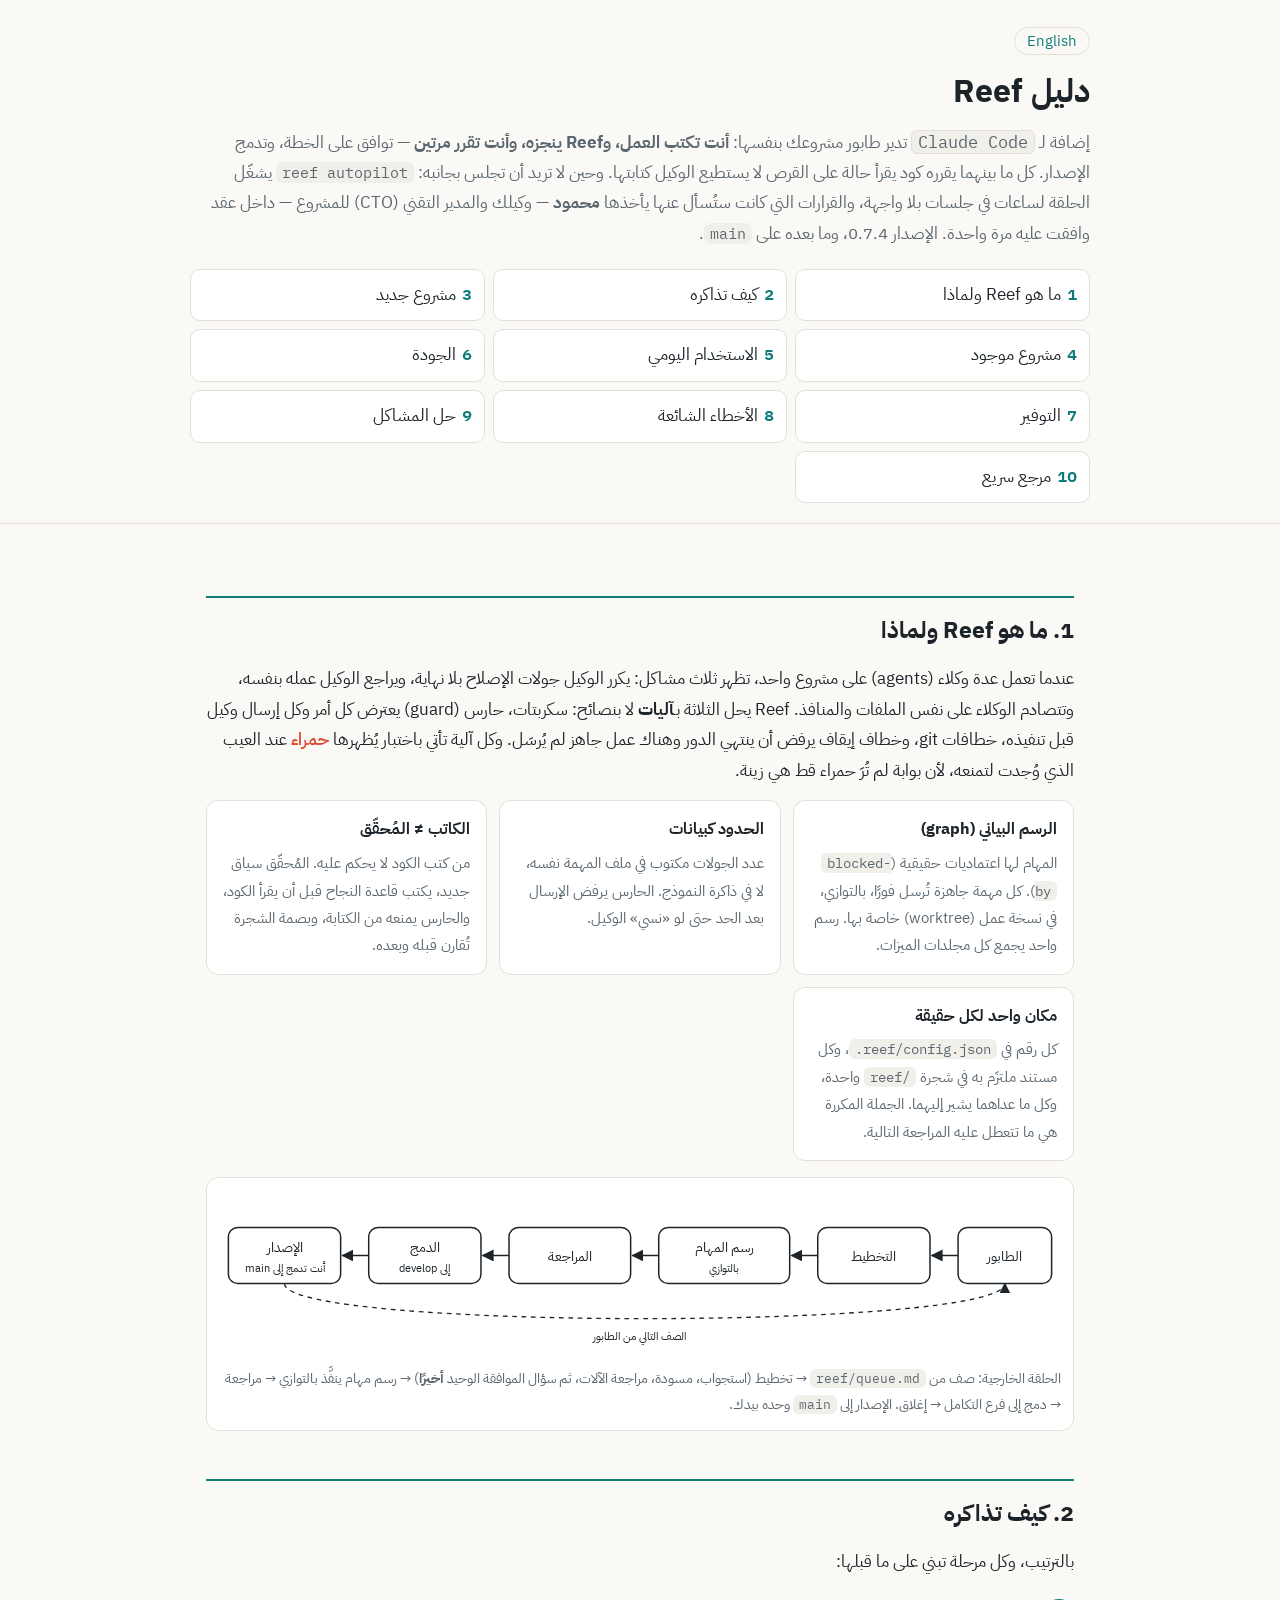
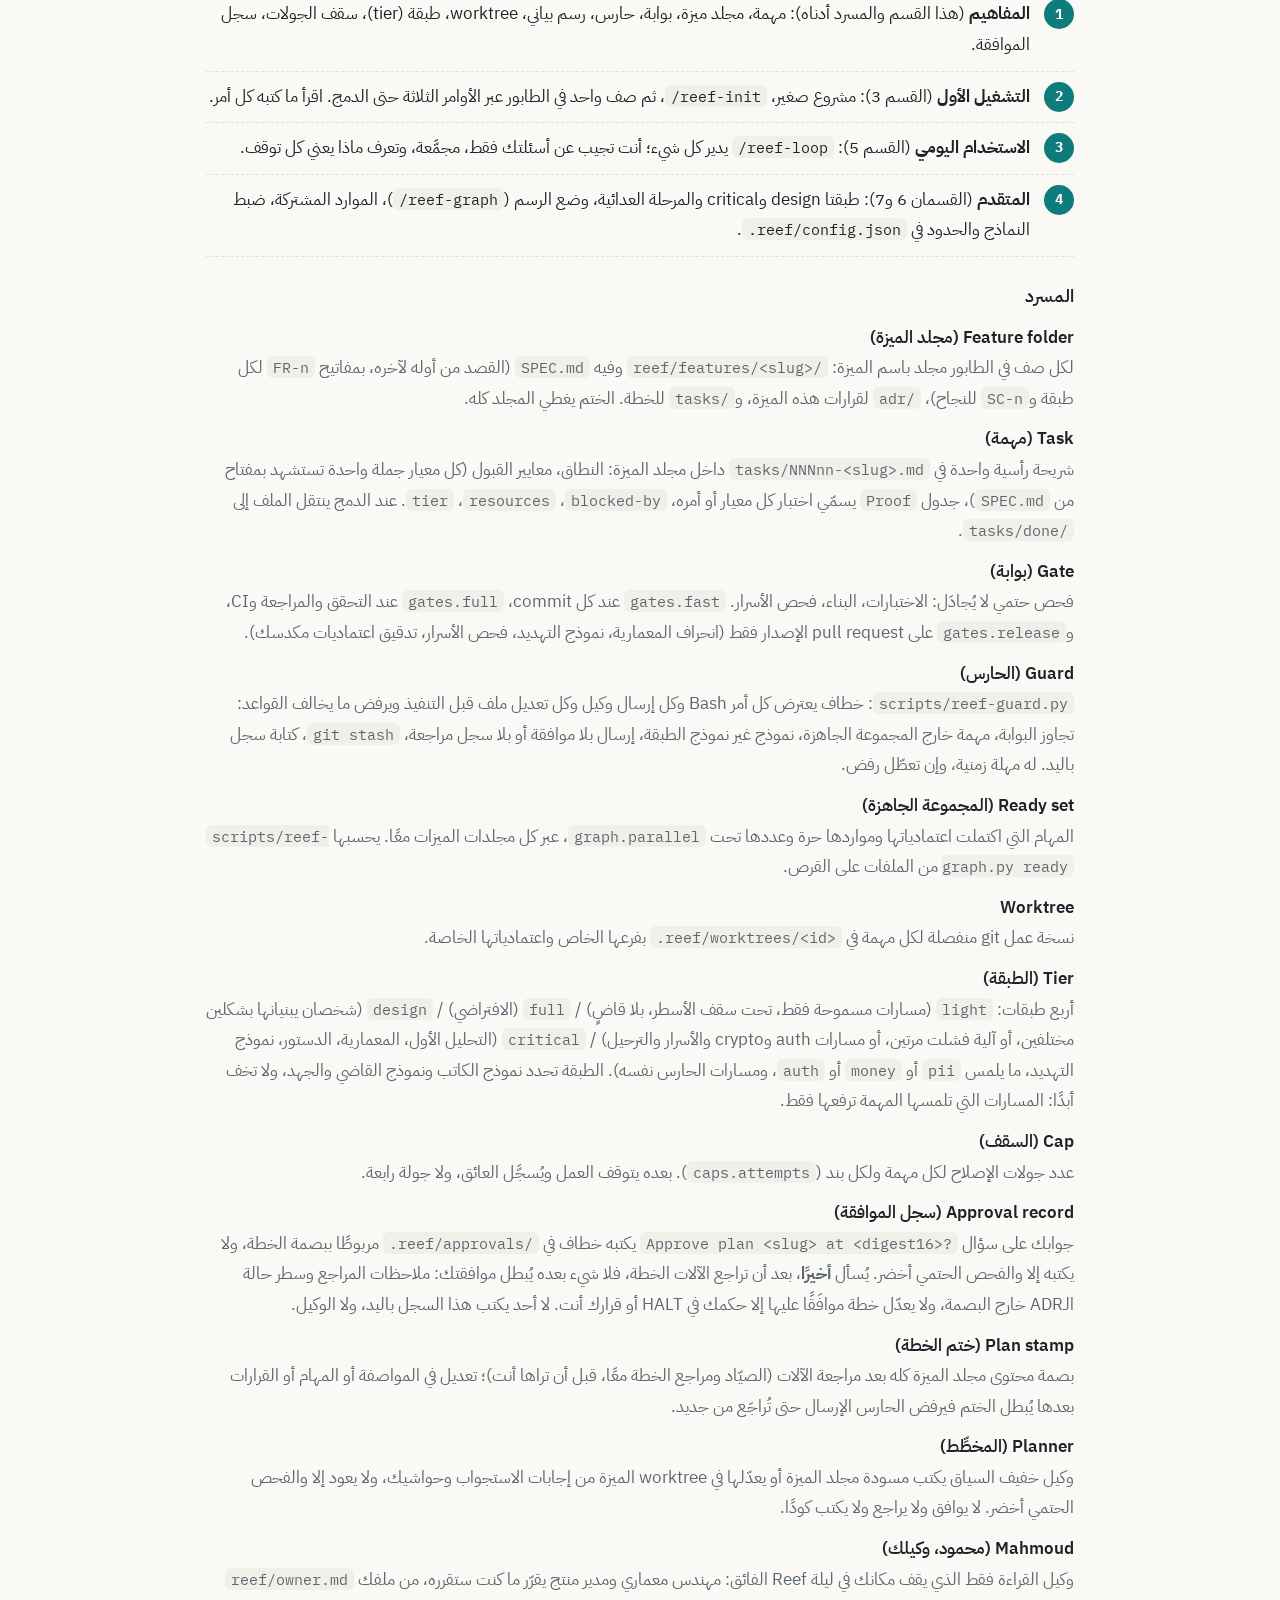
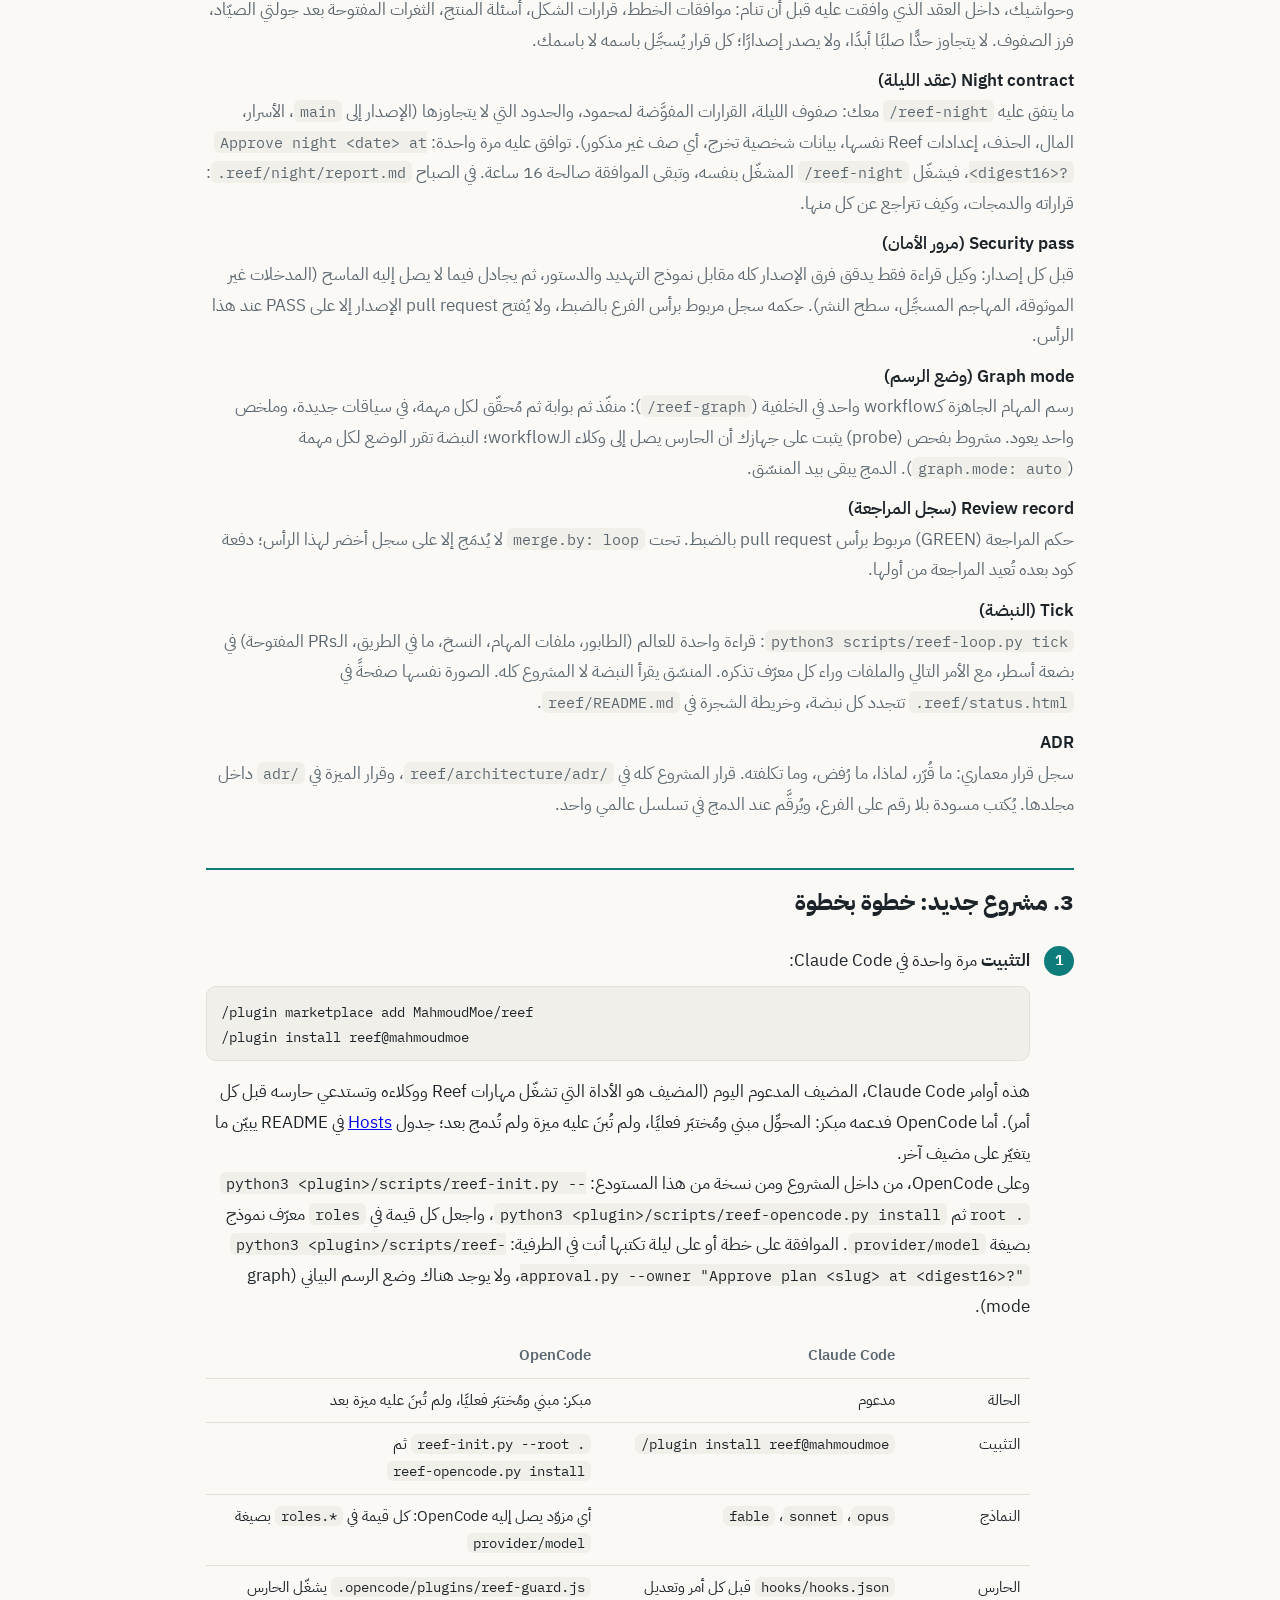
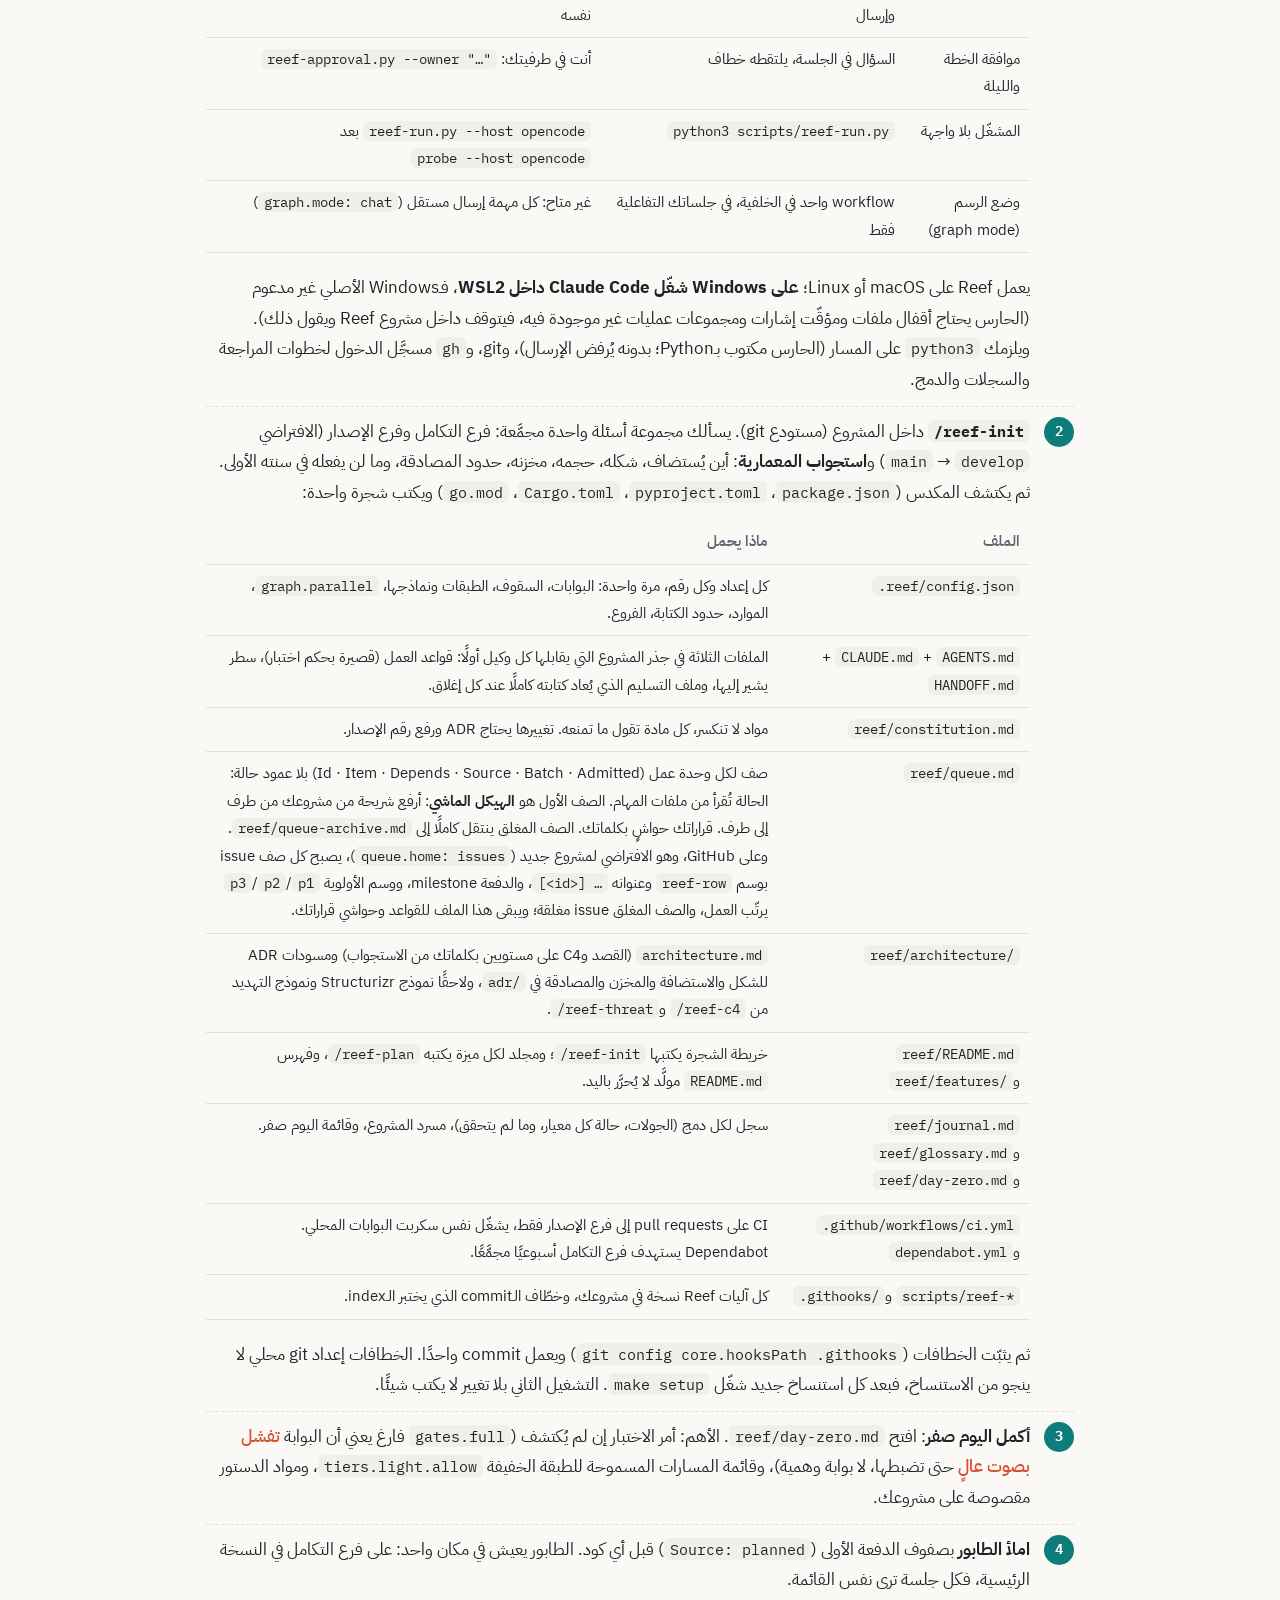
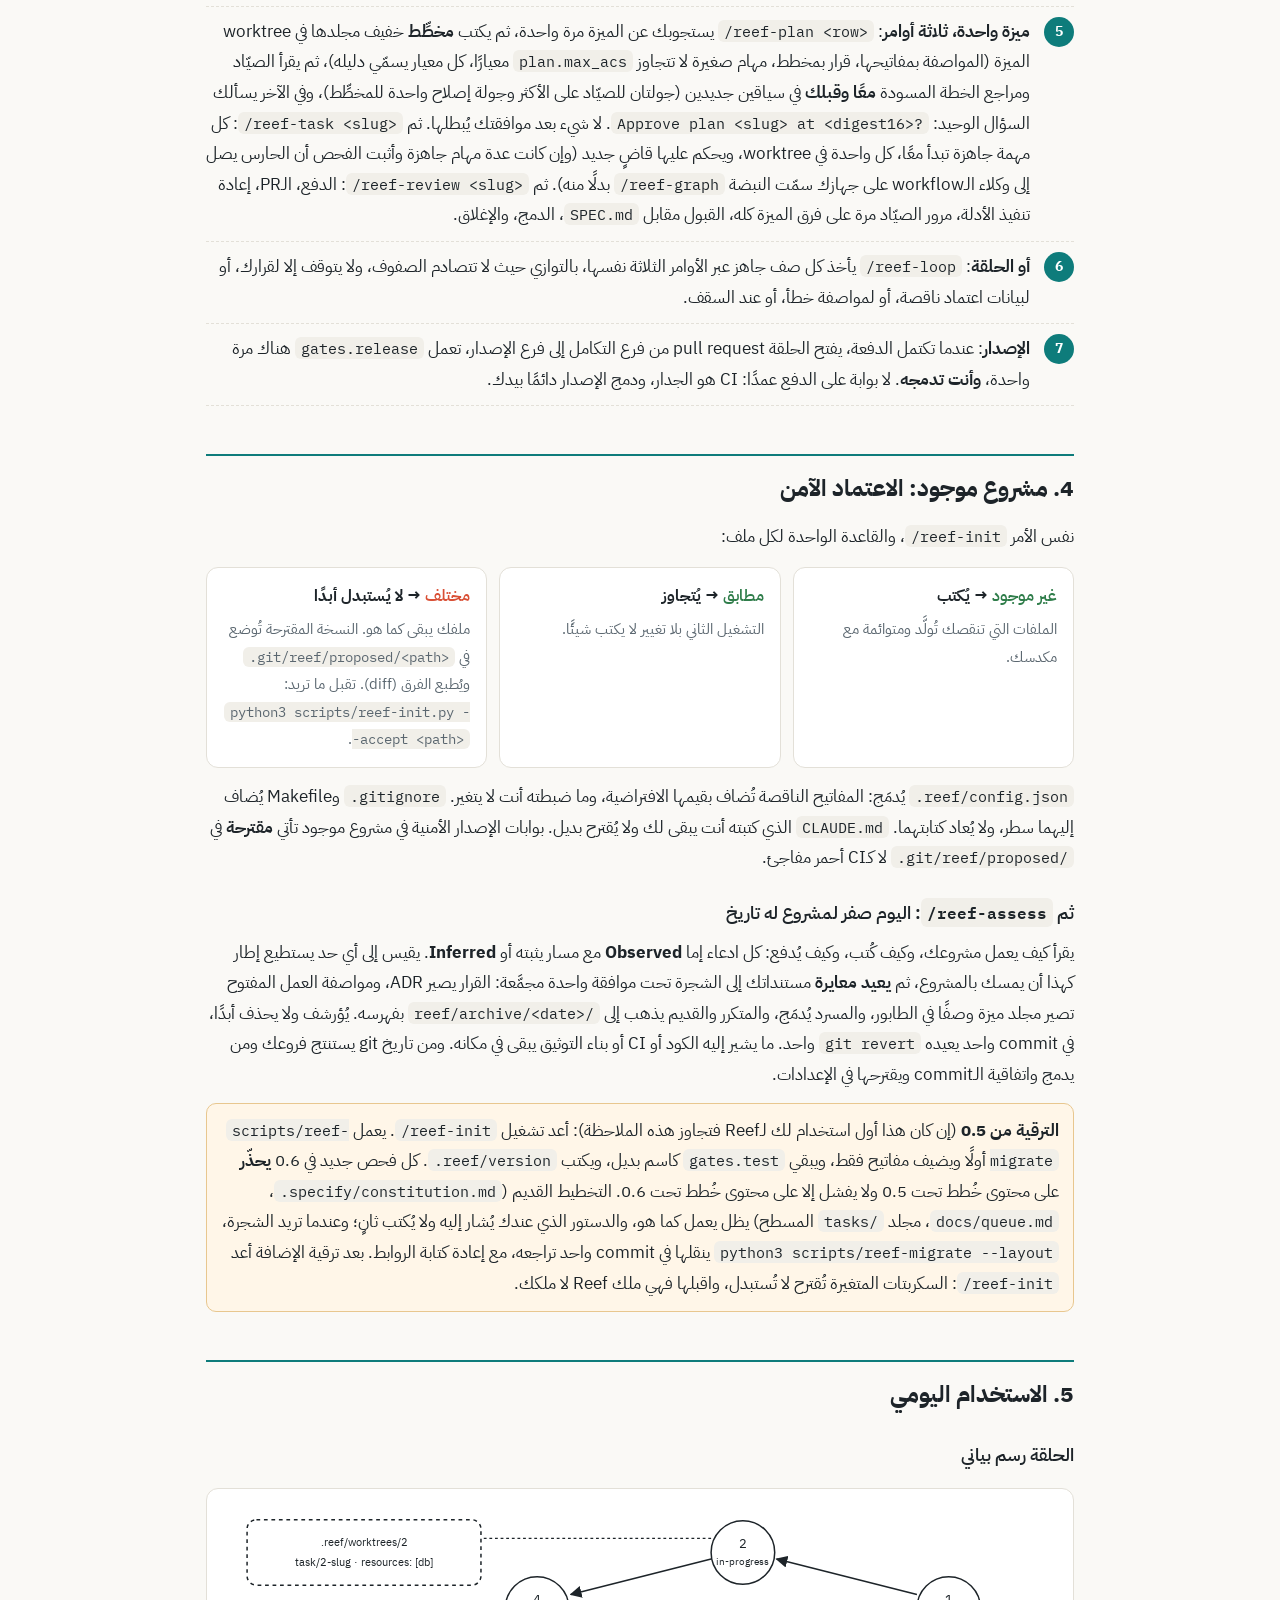
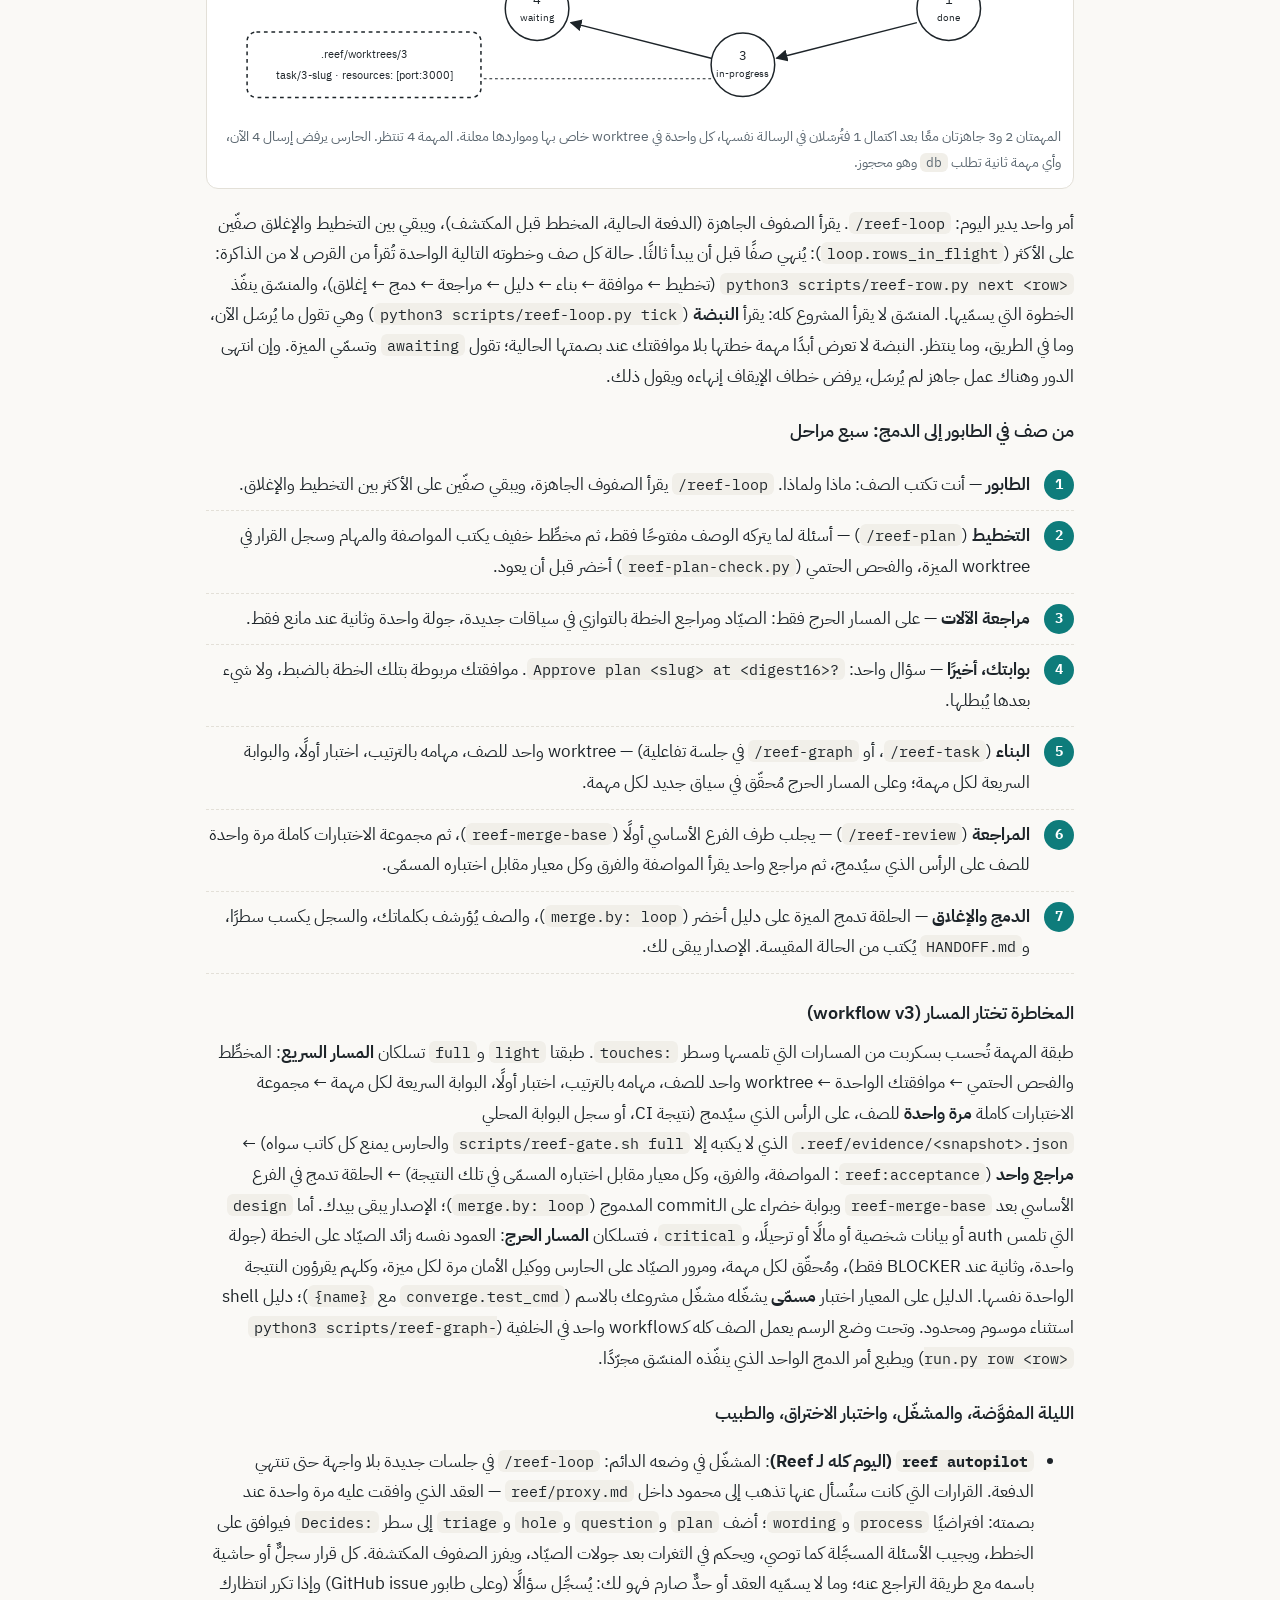
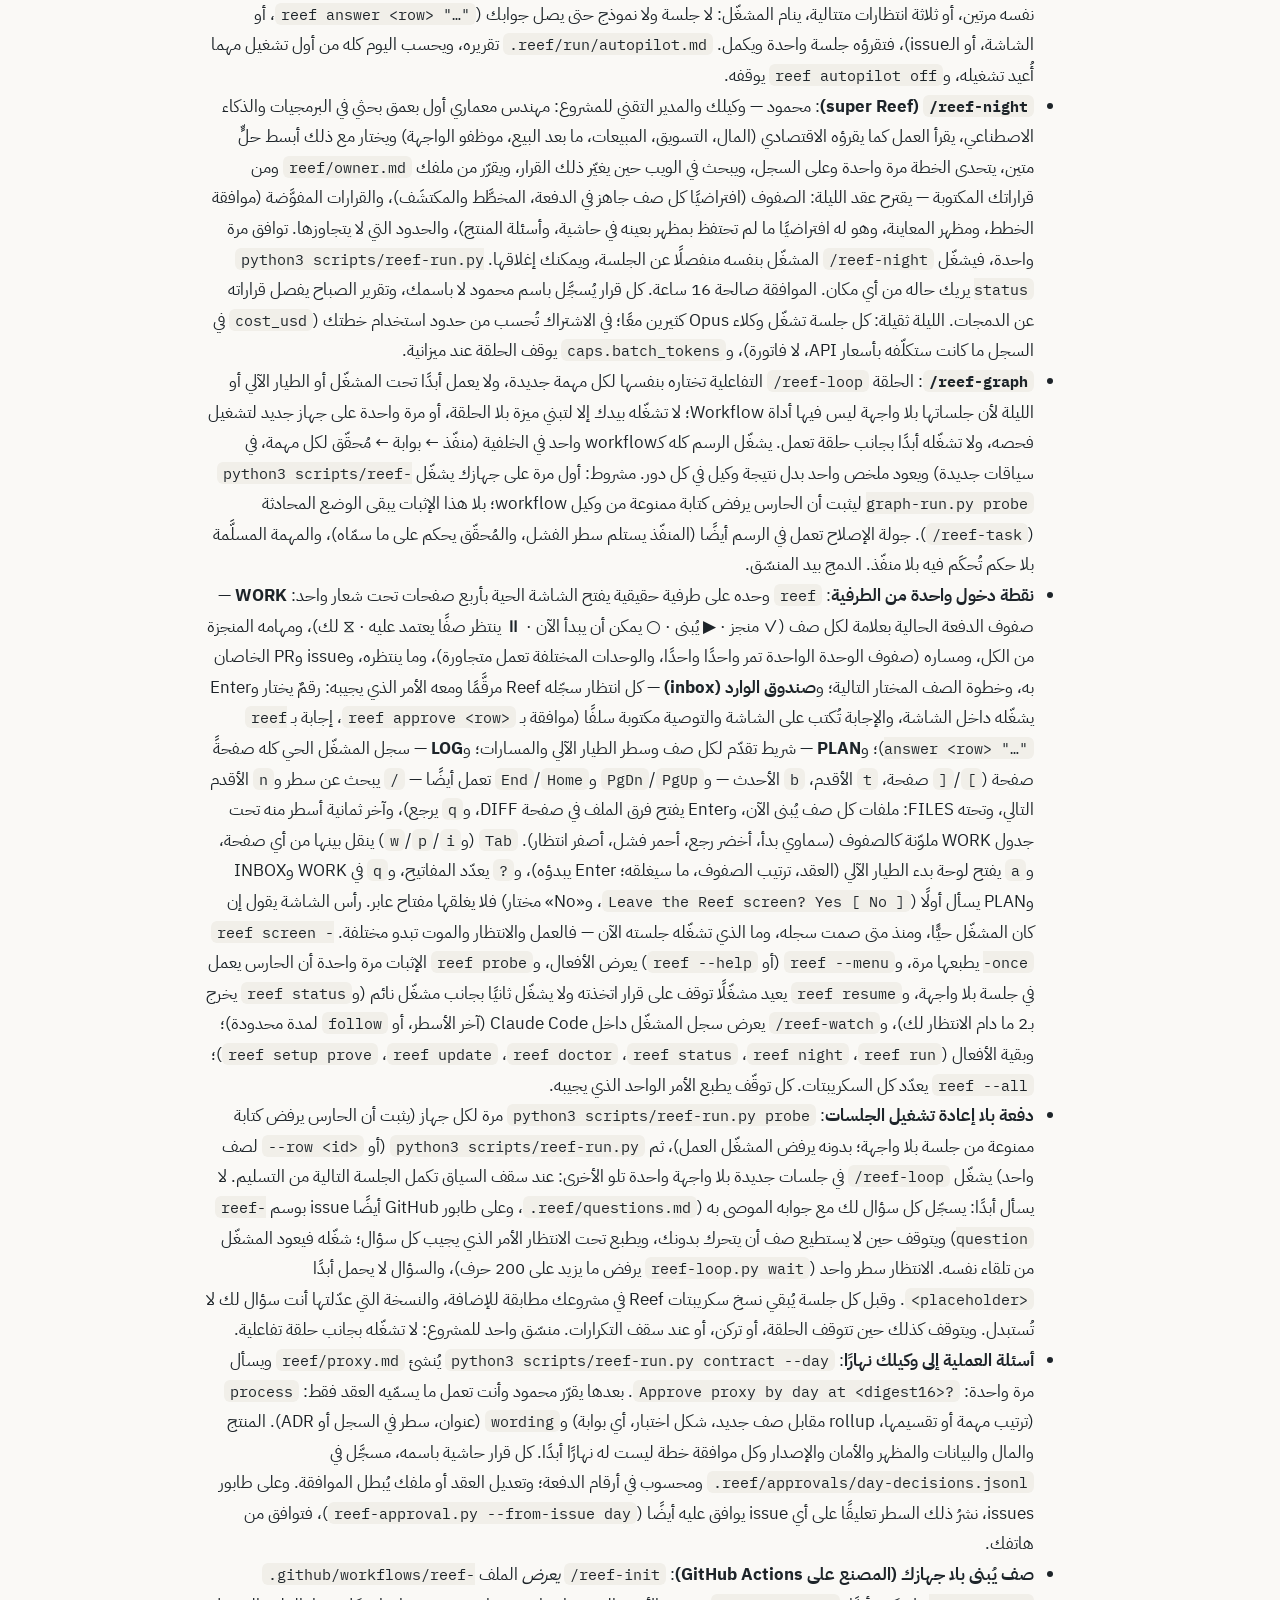
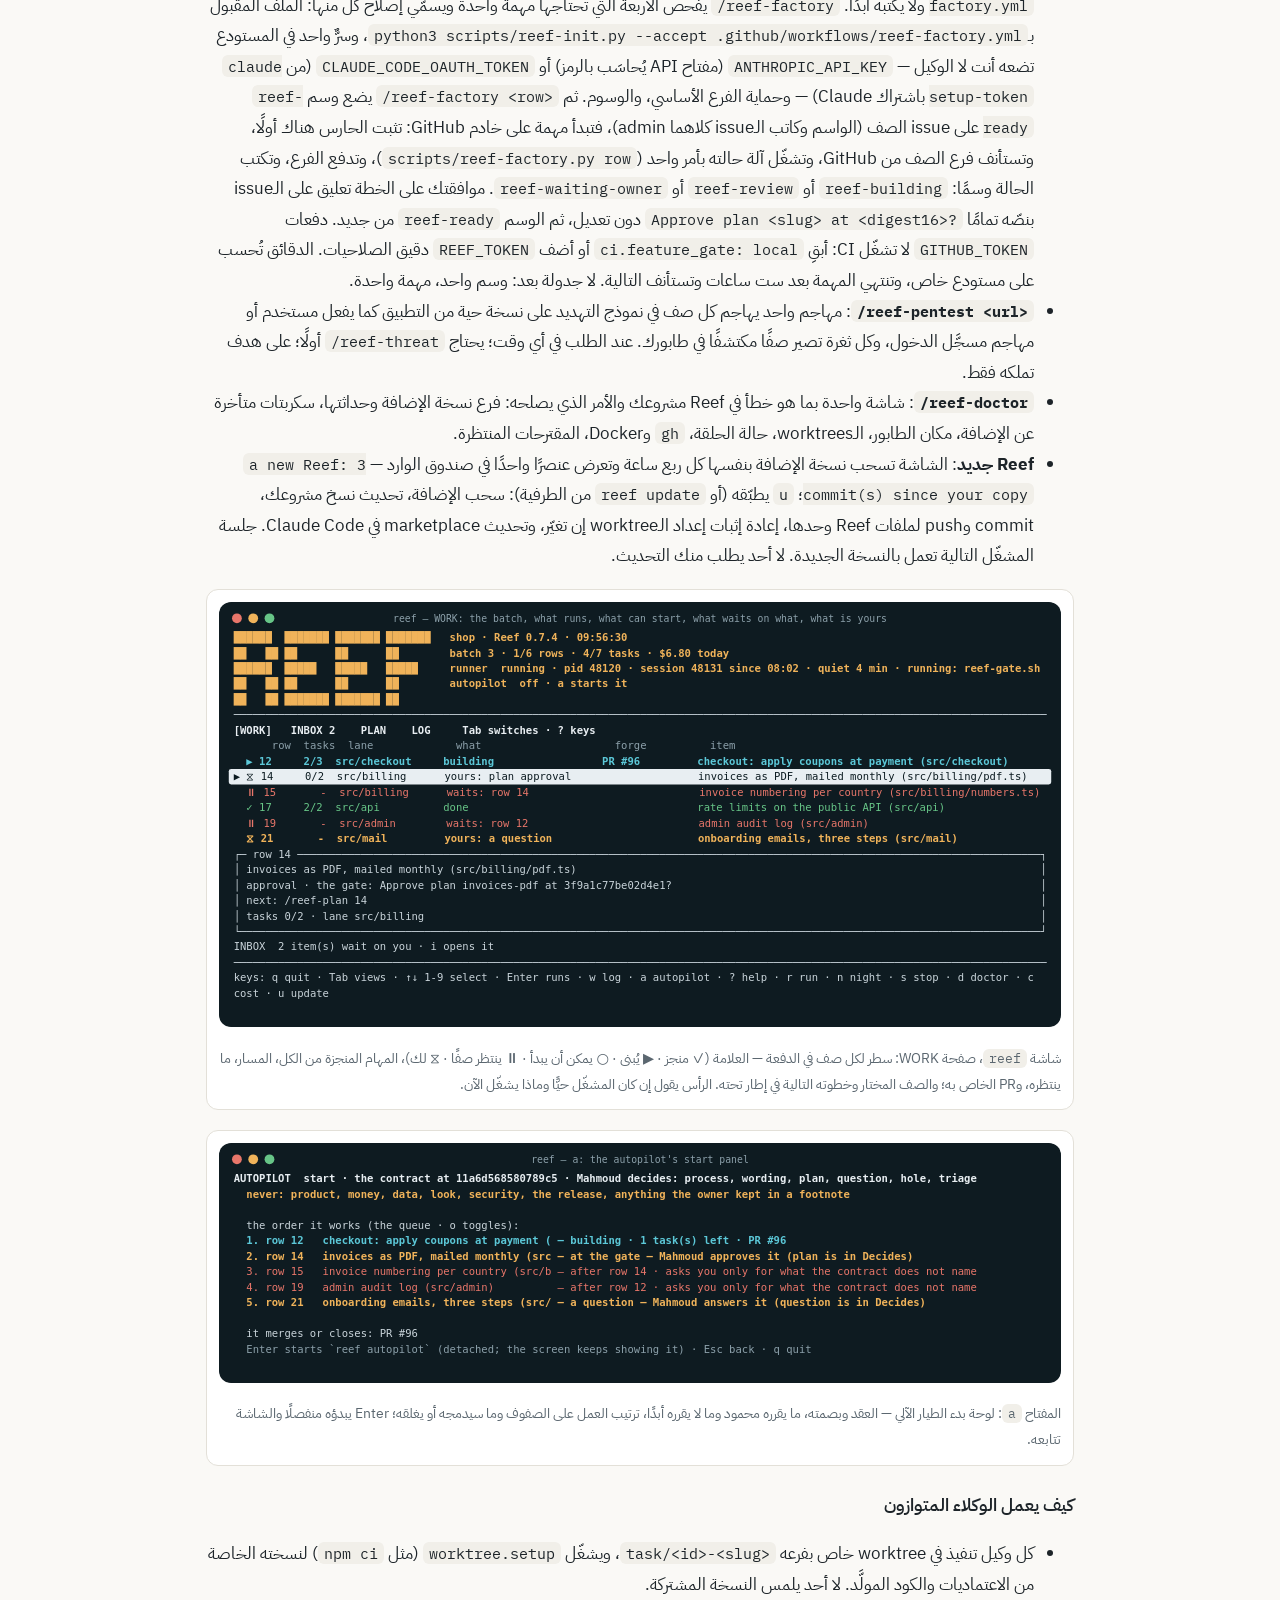
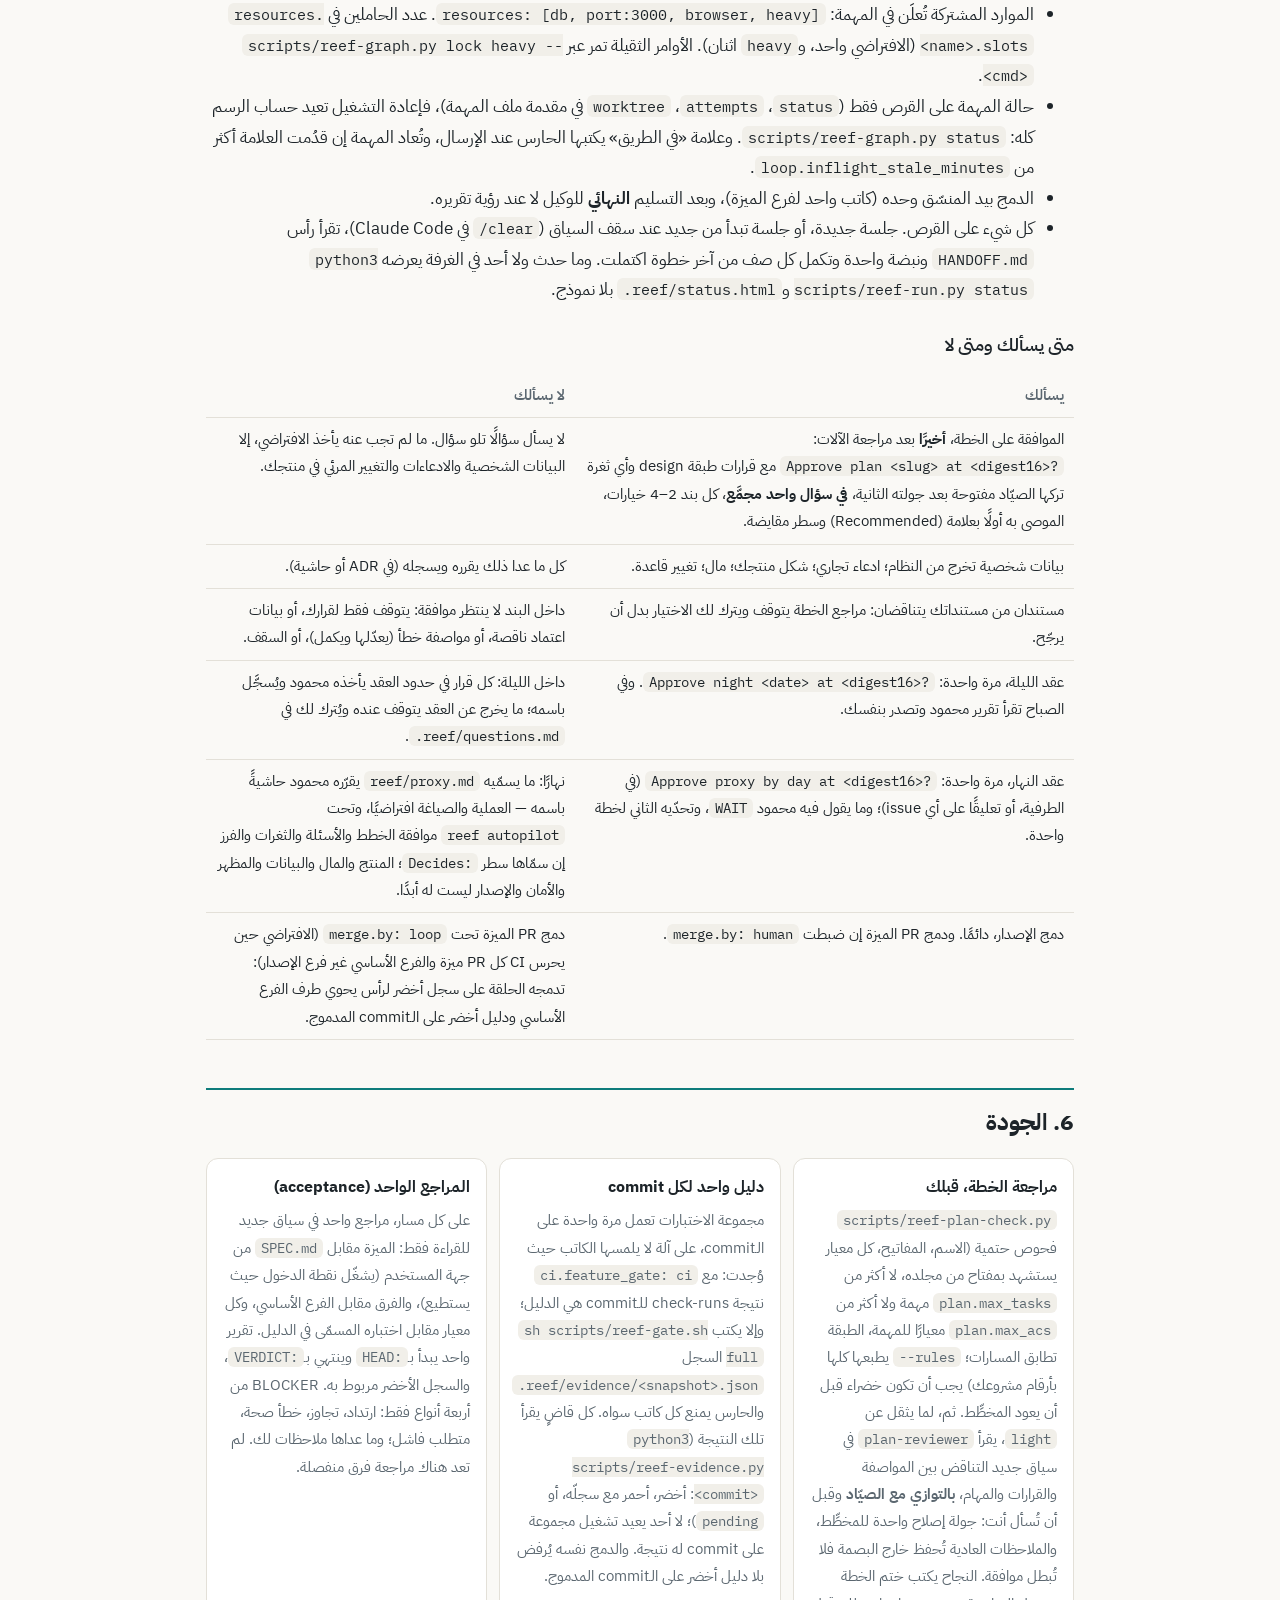
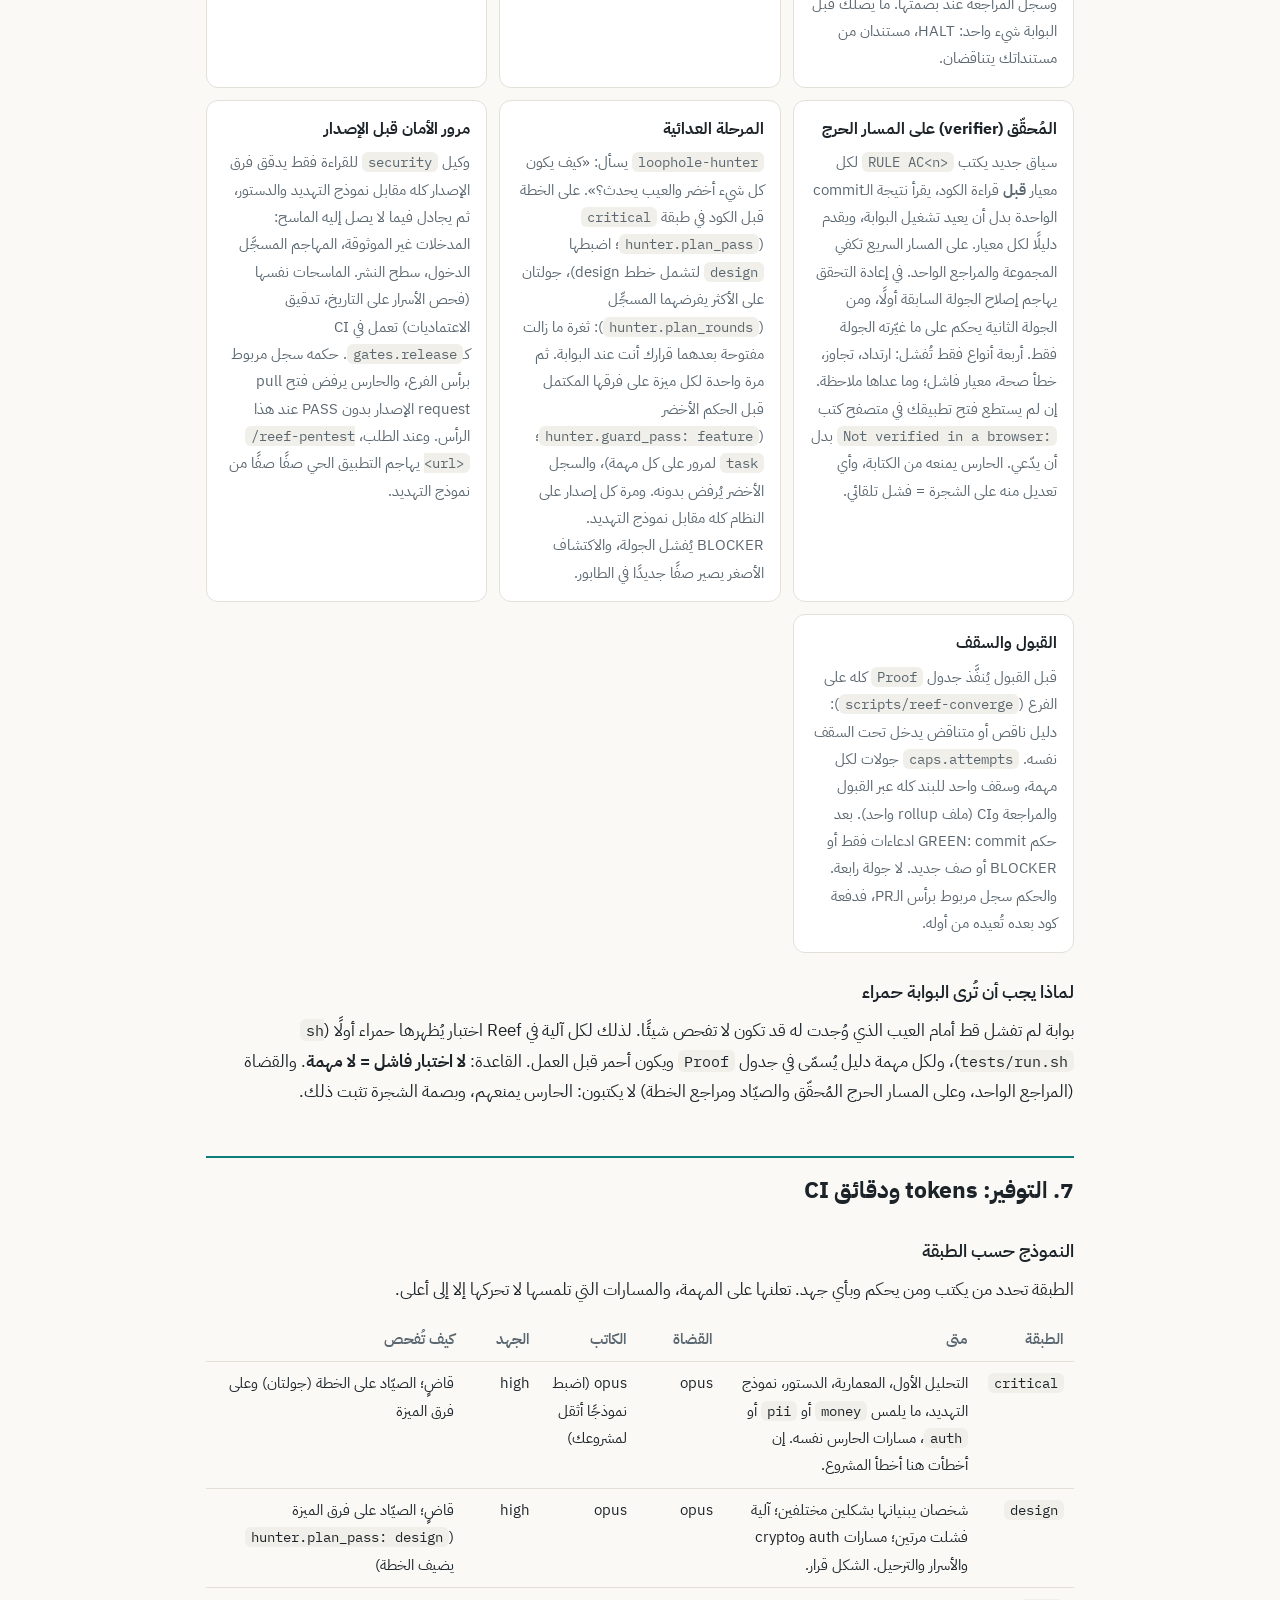
==== commit 5c1ed841: "0.7.4: plugin.json, the marketplace, reef-init's version, the README status, the site and the manual" ====
--- a/docs/manual/ar/index.html
+++ b/docs/manual/ar/index.html
@@ -79,7 +79,7 @@
 <header class="top"><div class="inner">
   <p class="lang"><a href="../../index.html" lang="en" dir="ltr" hreflang="en">English</a></p>
   <h1>دليل Reef</h1>
-  <p class="lead">إضافة لـ <span class="kbd">Claude Code</span> تدير طابور مشروعك بنفسها: <strong>أنت تكتب العمل، وReef ينجزه، وأنت تقرر مرتين</strong> — توافق على الخطة، وتدمج الإصدار. كل ما بينهما يقرره كود يقرأ حالة على القرص لا يستطيع الوكيل كتابتها. وحين لا تريد أن تجلس بجانبه: <code>reef autopilot</code> يشغّل الحلقة لساعات في جلسات بلا واجهة، والقرارات التي كانت ستُسأل عنها يأخذها <strong>محمود</strong> — وكيلك والمدير التقني (CTO) للمشروع — داخل عقد وافقت عليه مرة واحدة. الإصدار 0.7.3، وما بعده على <code>main</code>.</p>
+  <p class="lead">إضافة لـ <span class="kbd">Claude Code</span> تدير طابور مشروعك بنفسها: <strong>أنت تكتب العمل، وReef ينجزه، وأنت تقرر مرتين</strong> — توافق على الخطة، وتدمج الإصدار. كل ما بينهما يقرره كود يقرأ حالة على القرص لا يستطيع الوكيل كتابتها. وحين لا تريد أن تجلس بجانبه: <code>reef autopilot</code> يشغّل الحلقة لساعات في جلسات بلا واجهة، والقرارات التي كانت ستُسأل عنها يأخذها <strong>محمود</strong> — وكيلك والمدير التقني (CTO) للمشروع — داخل عقد وافقت عليه مرة واحدة. الإصدار 0.7.4، وما بعده على <code>main</code>.</p>
   <nav class="toc" aria-label="المحتويات">
     <a href="#what"><span class="n">1</span>ما هو Reef ولماذا</a>
     <a href="#learn"><span class="n">2</span>كيف تذاكره</a>
@@ -466,7 +466,7 @@
 <tr><td><code>loop.inflight_stale_minutes</code> / <code>loop.no_progress_ticks</code> / <code>loop.rows_in_flight</code></td><td>متى تُعاد مهمة علامتها قديمة؛ كم نبضة متطابقة قبل أن تركن الحلقة؛ كم صفًا بين التخطيط والإغلاق قبل تخطيط صف جديد (2؛ صفر = بلا سقف)</td></tr>
 </tbody></table>
 
-<footer>Reef 0.7.3 (الإصدار المنشور؛ على <code>main</code> تحت 0.7.4: الطيار الآلي ونومه على انتظارك، والشاشة الرابعة، ومحمود المدير التقني على opus، ووضع الرسم لجلساتك التفاعلية، والاختبارات كاملة مرة لكل صف) · <a href="https://github.com/MahmoudMoe/reef">github.com/MahmoudMoe/reef</a> · <a href="../../index.html">الصفحة</a> · التصميم: <code>docs/design/graph-and-setup.md</code> · كل ادعاء في هذا الدليل له اختبار في <code>tests/</code> يُظهره أحمر قبل الإصلاح.</footer>
+<footer>Reef 0.7.4 (الإصدار المنشور) · <a href="https://github.com/MahmoudMoe/reef">github.com/MahmoudMoe/reef</a> · <a href="../../index.html">الصفحة</a> · التصميم: <code>docs/design/graph-and-setup.md</code> · كل ادعاء في هذا الدليل له اختبار في <code>tests/</code> يُظهره أحمر قبل الإصلاح.</footer>
 </main>
 </body>
 </html>
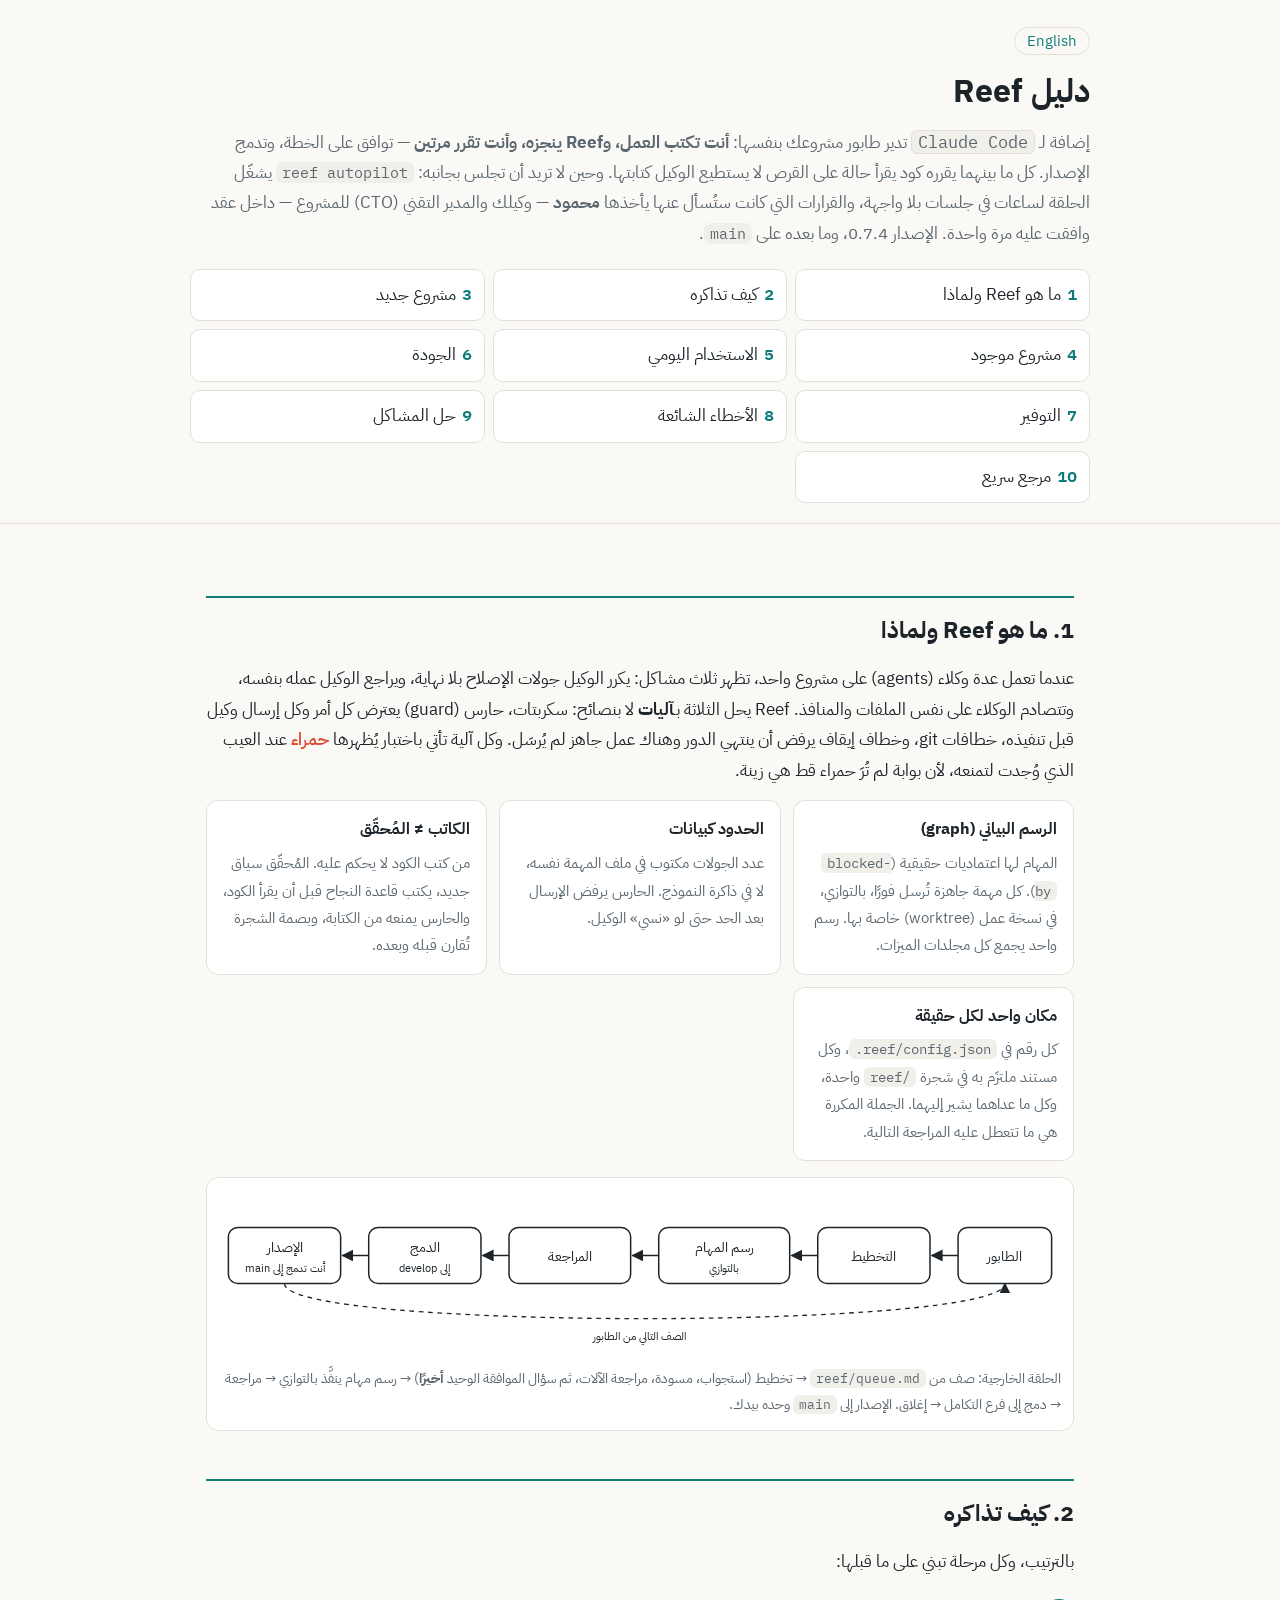
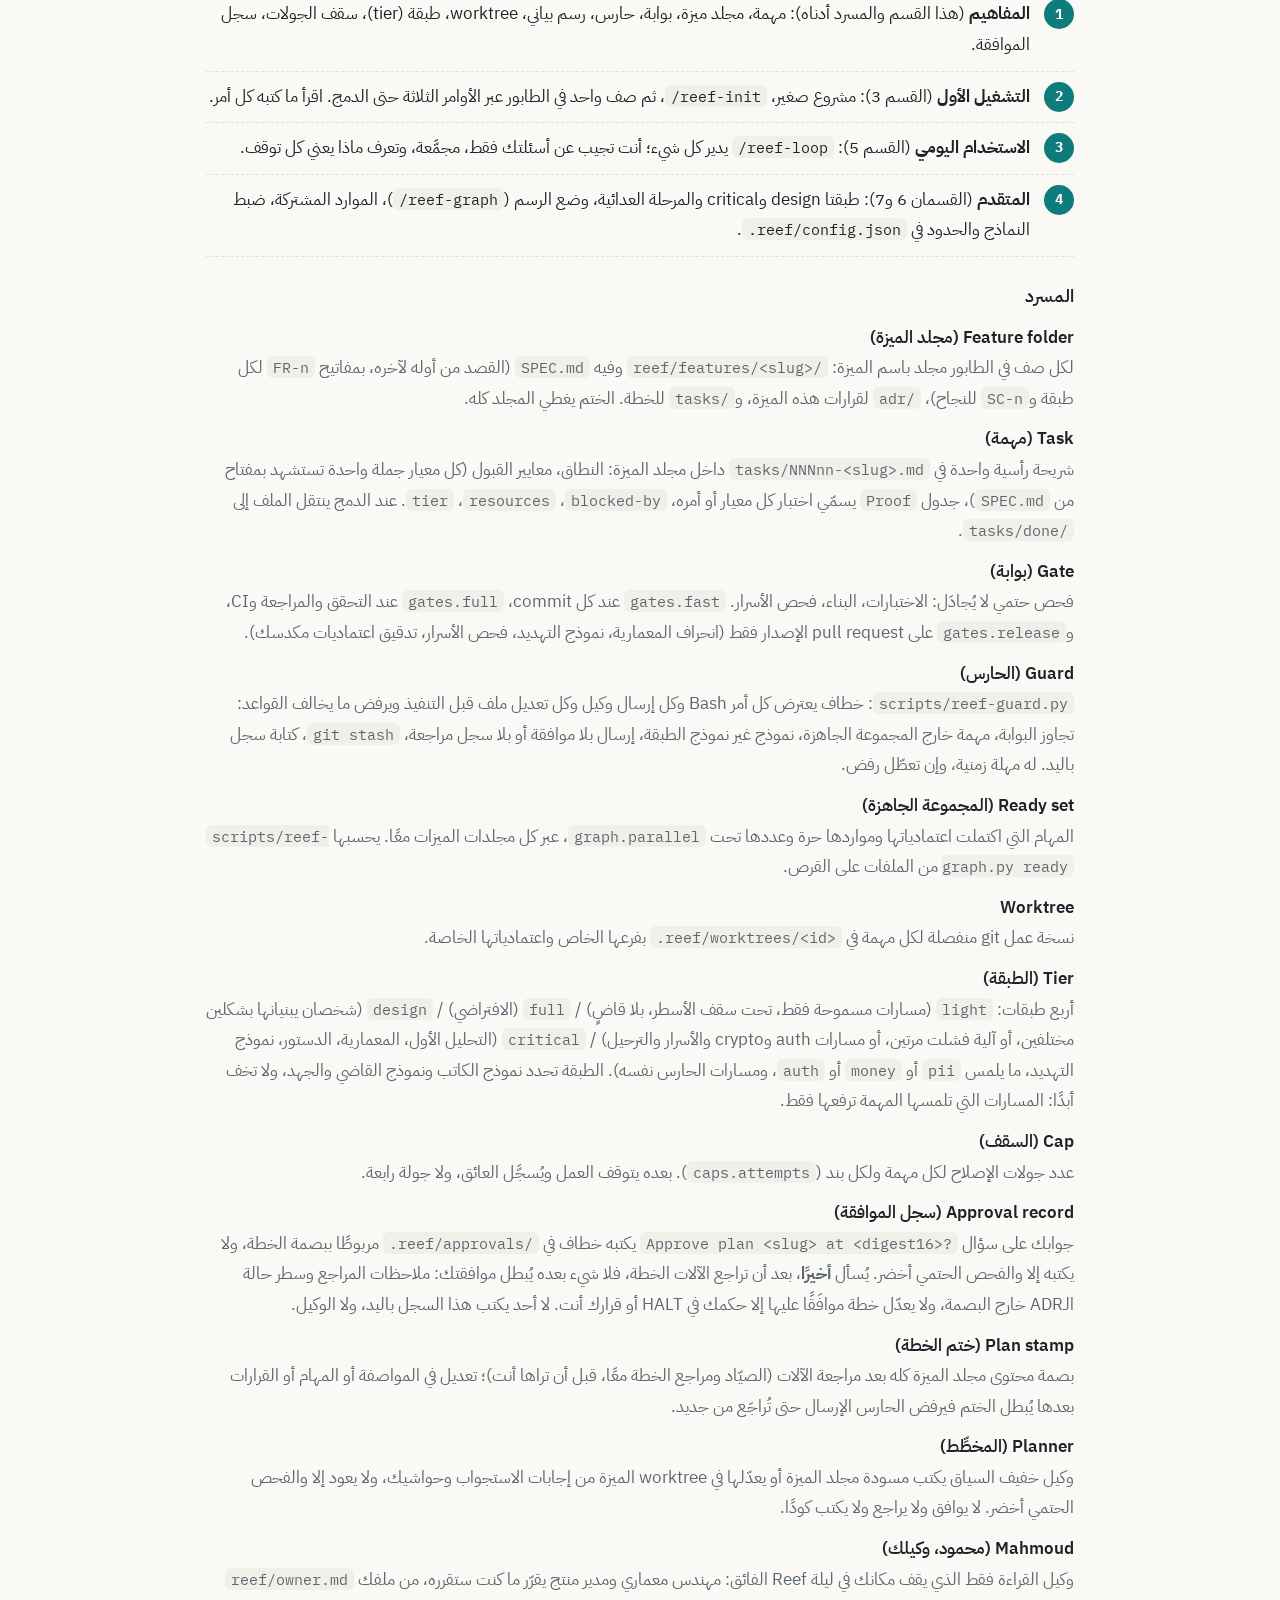
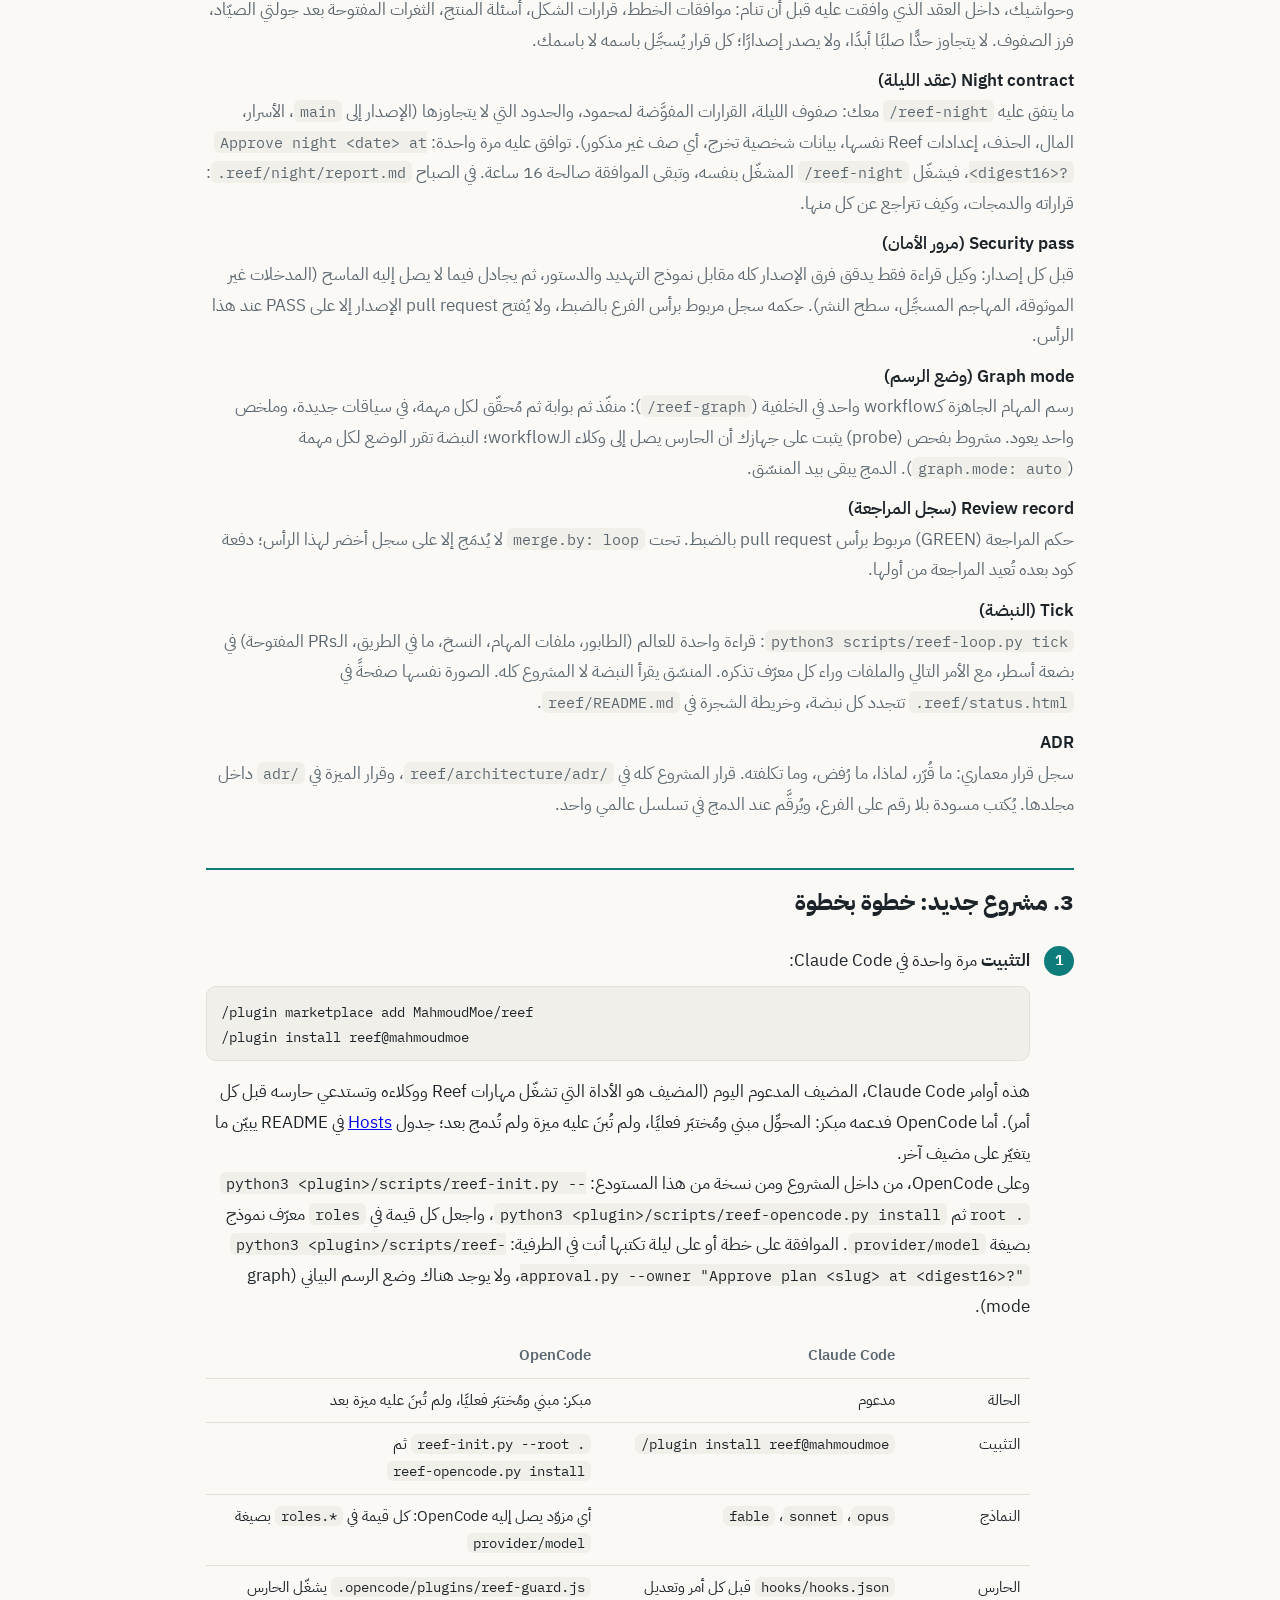
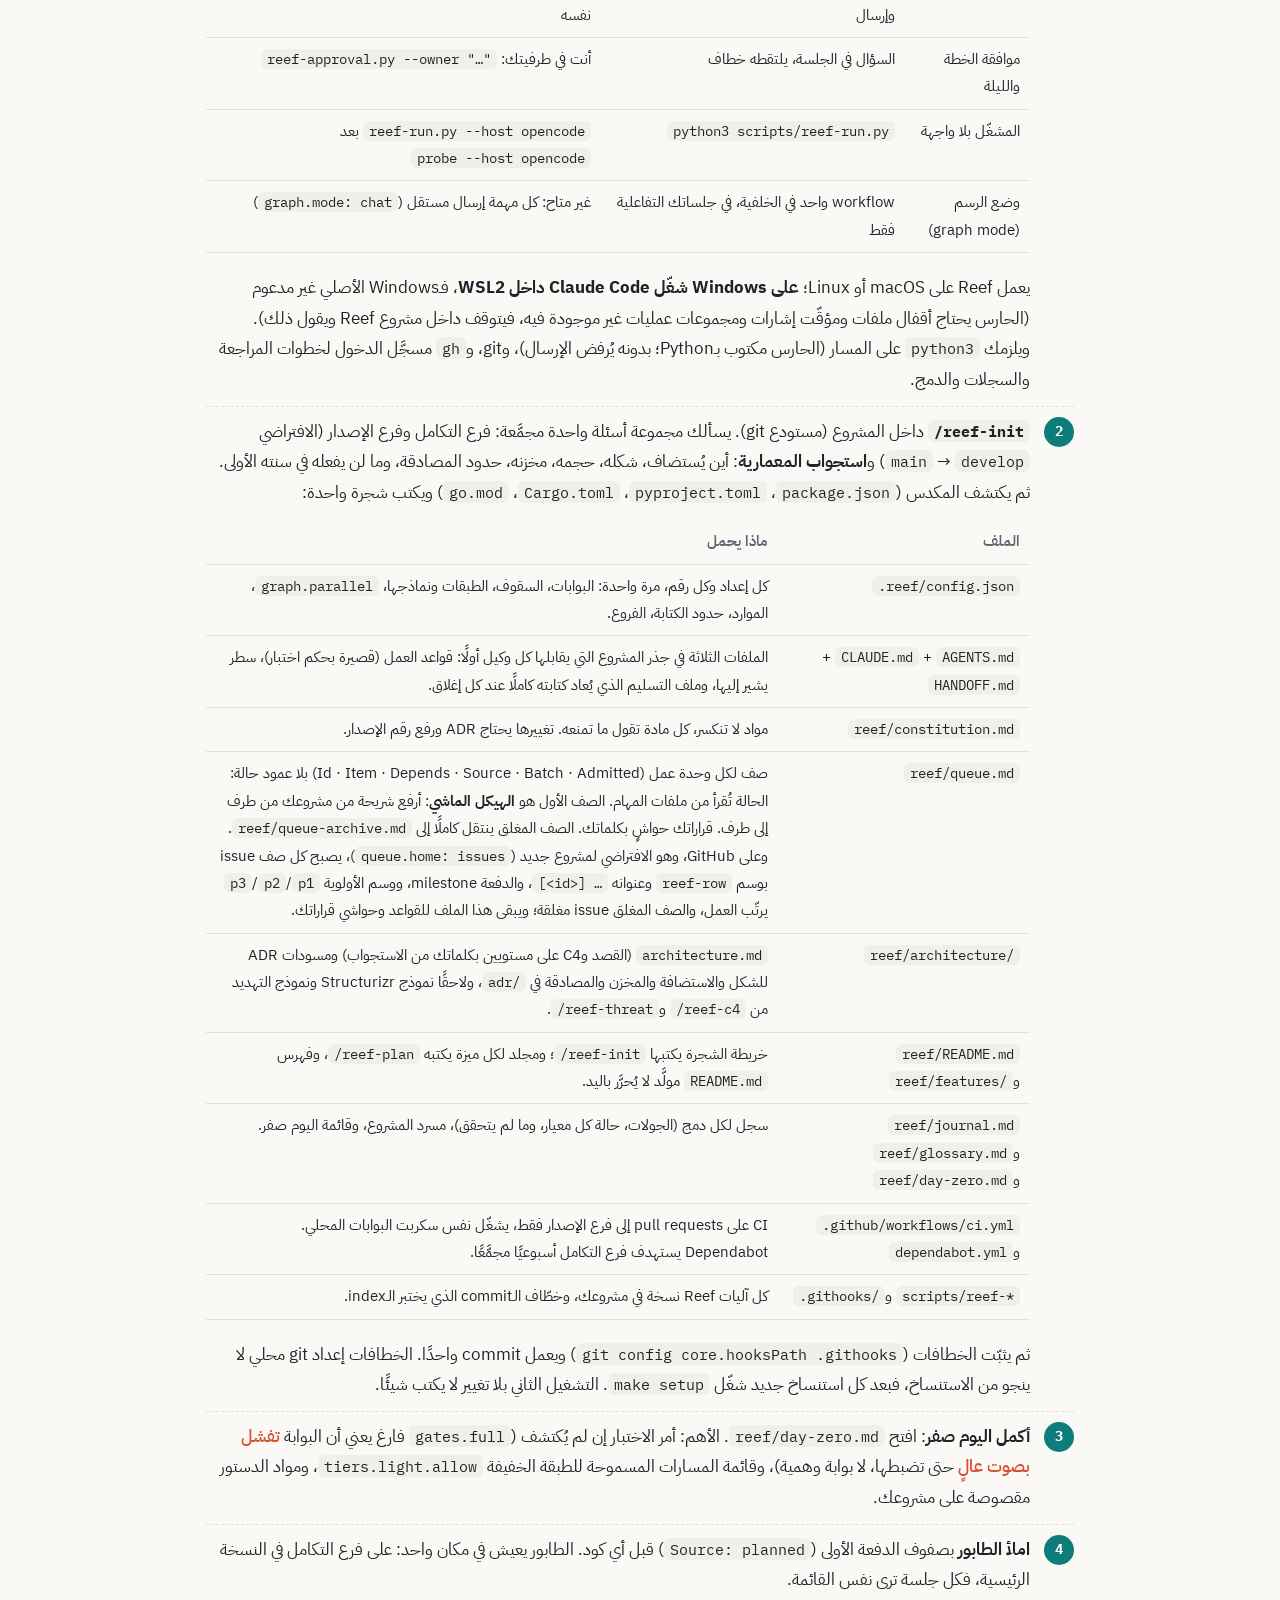
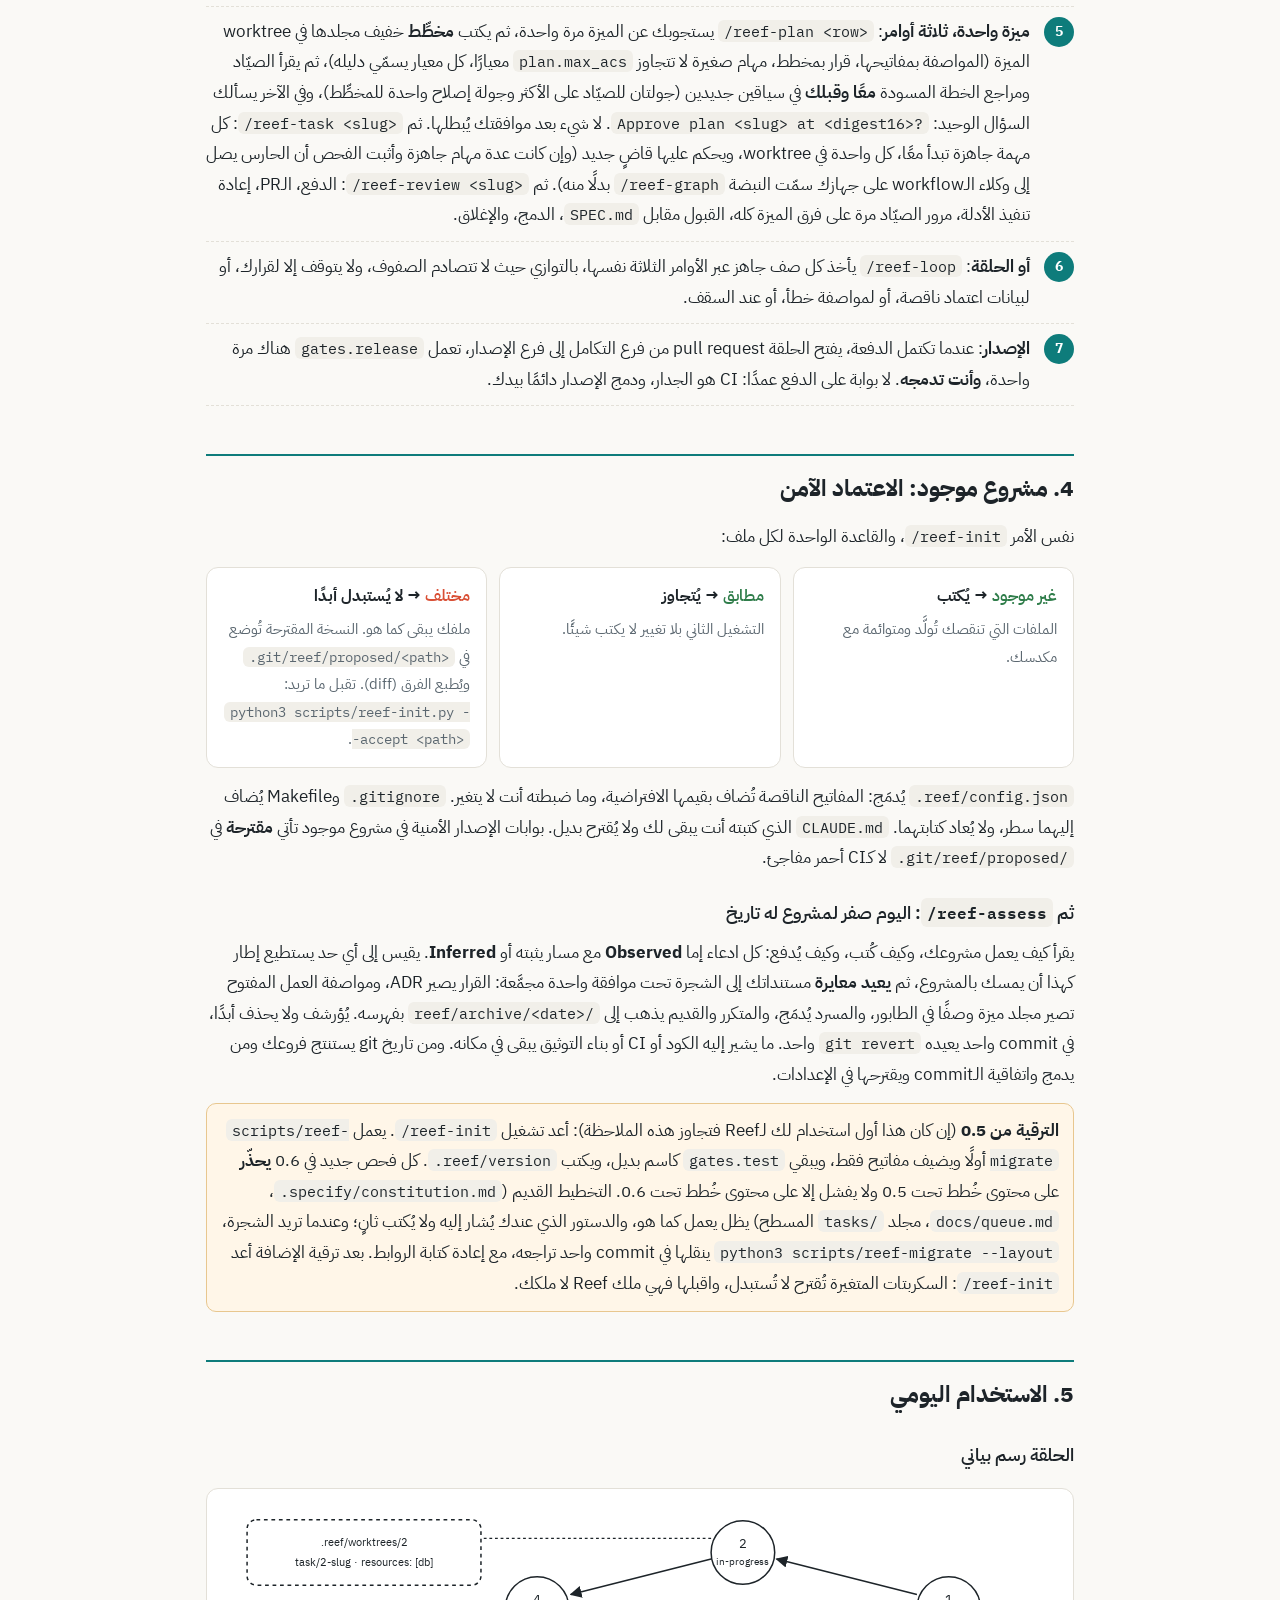
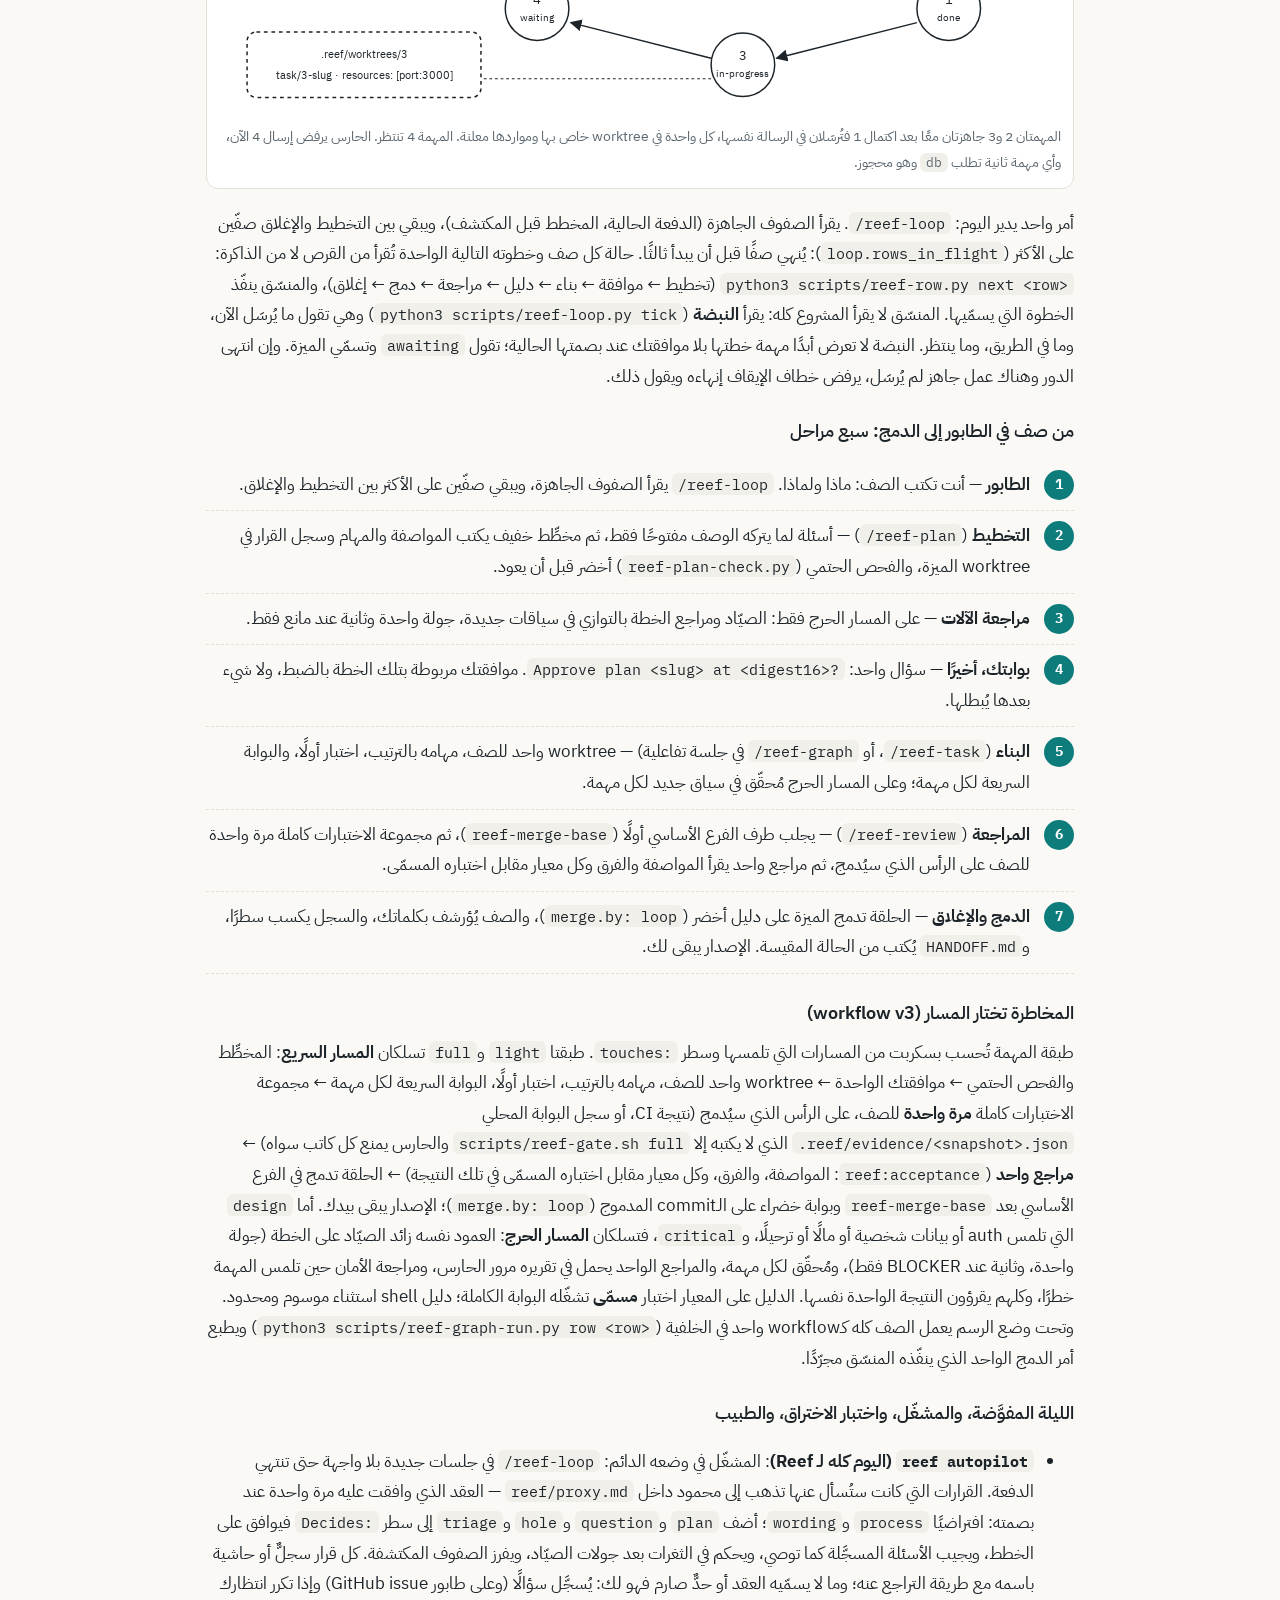
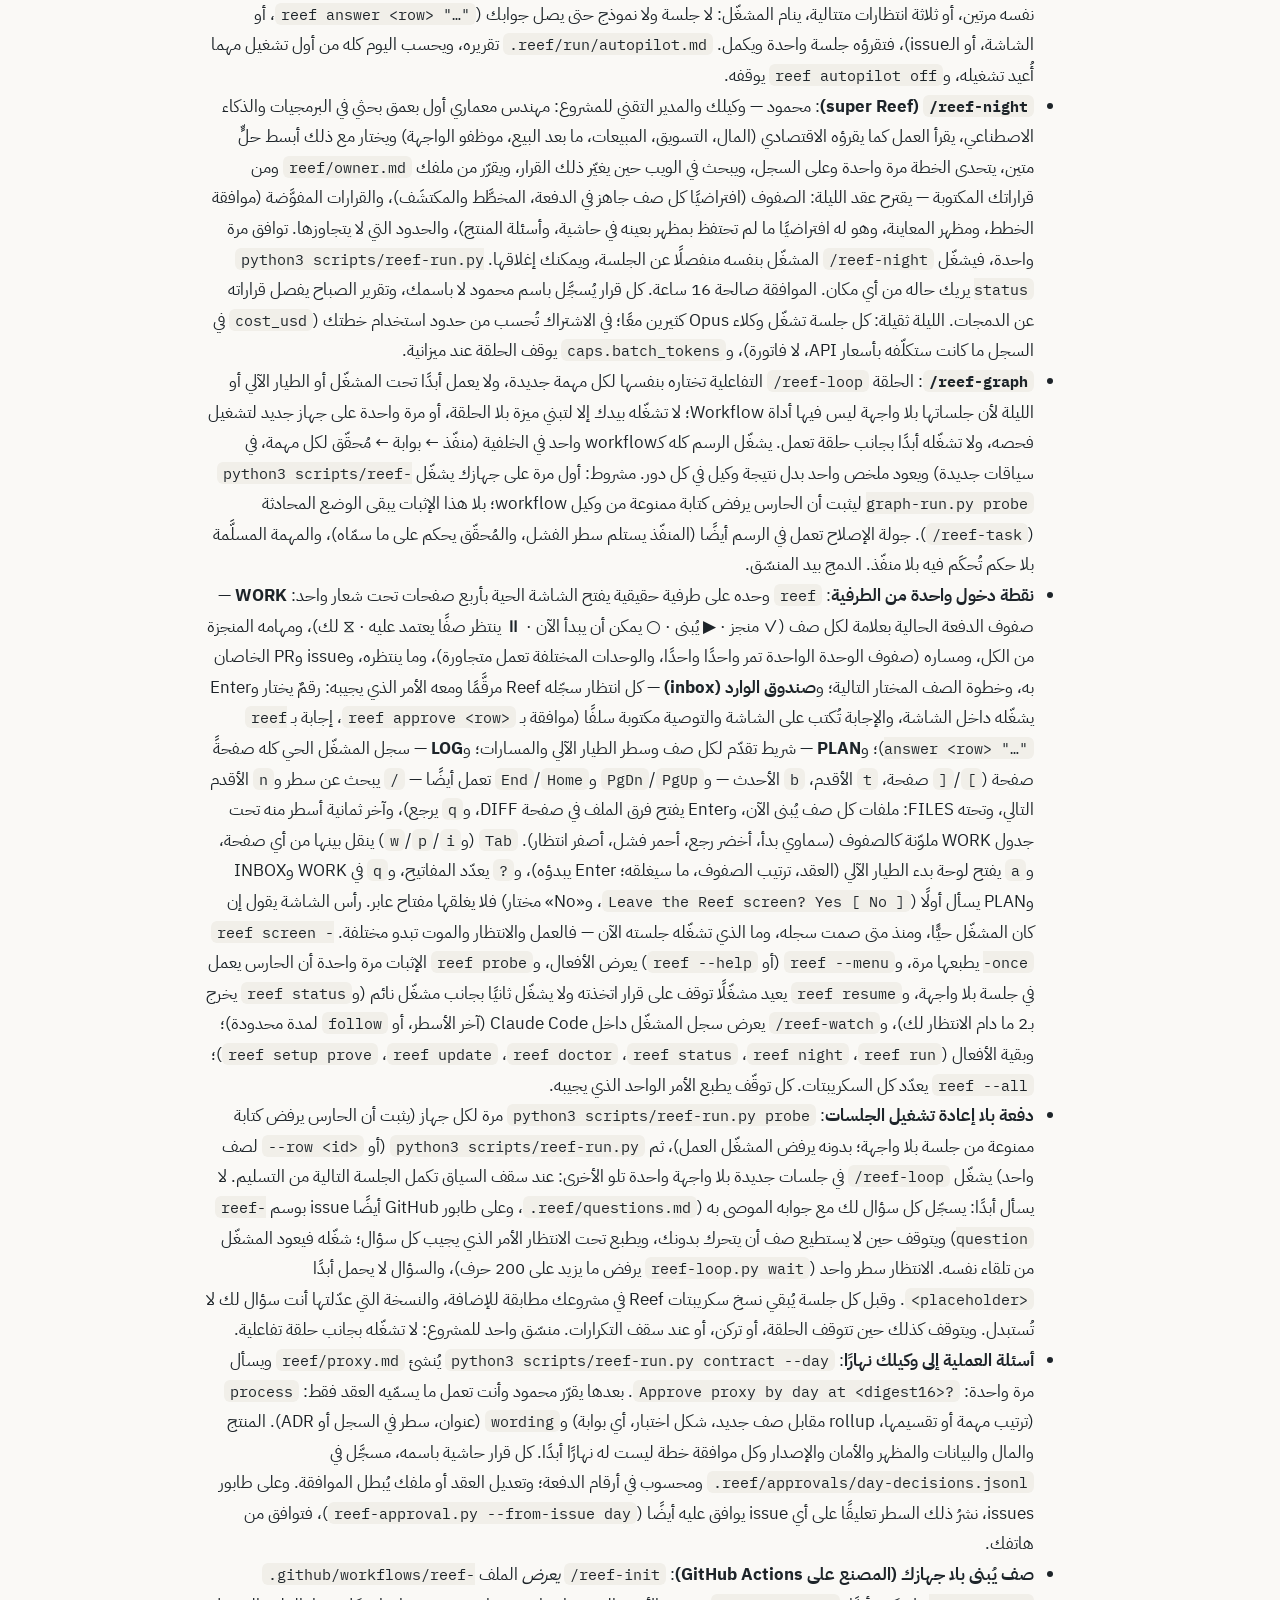
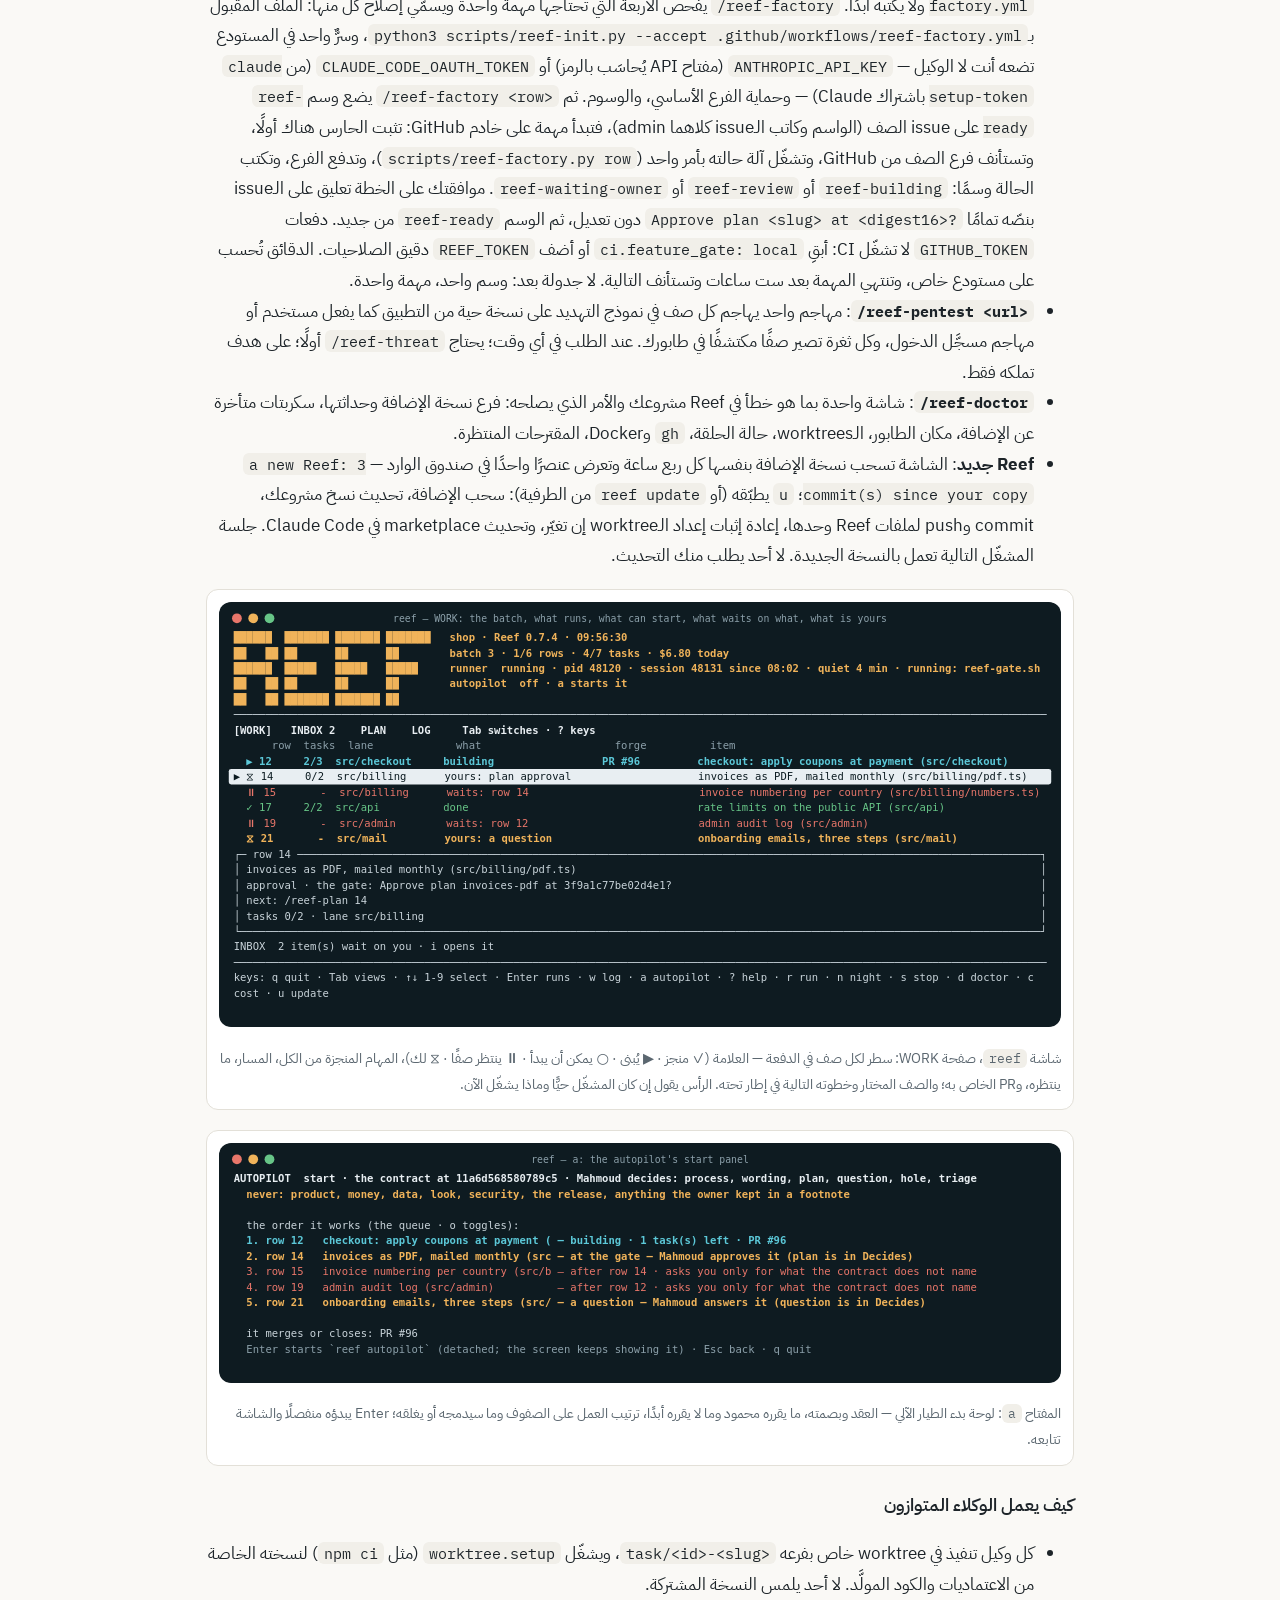
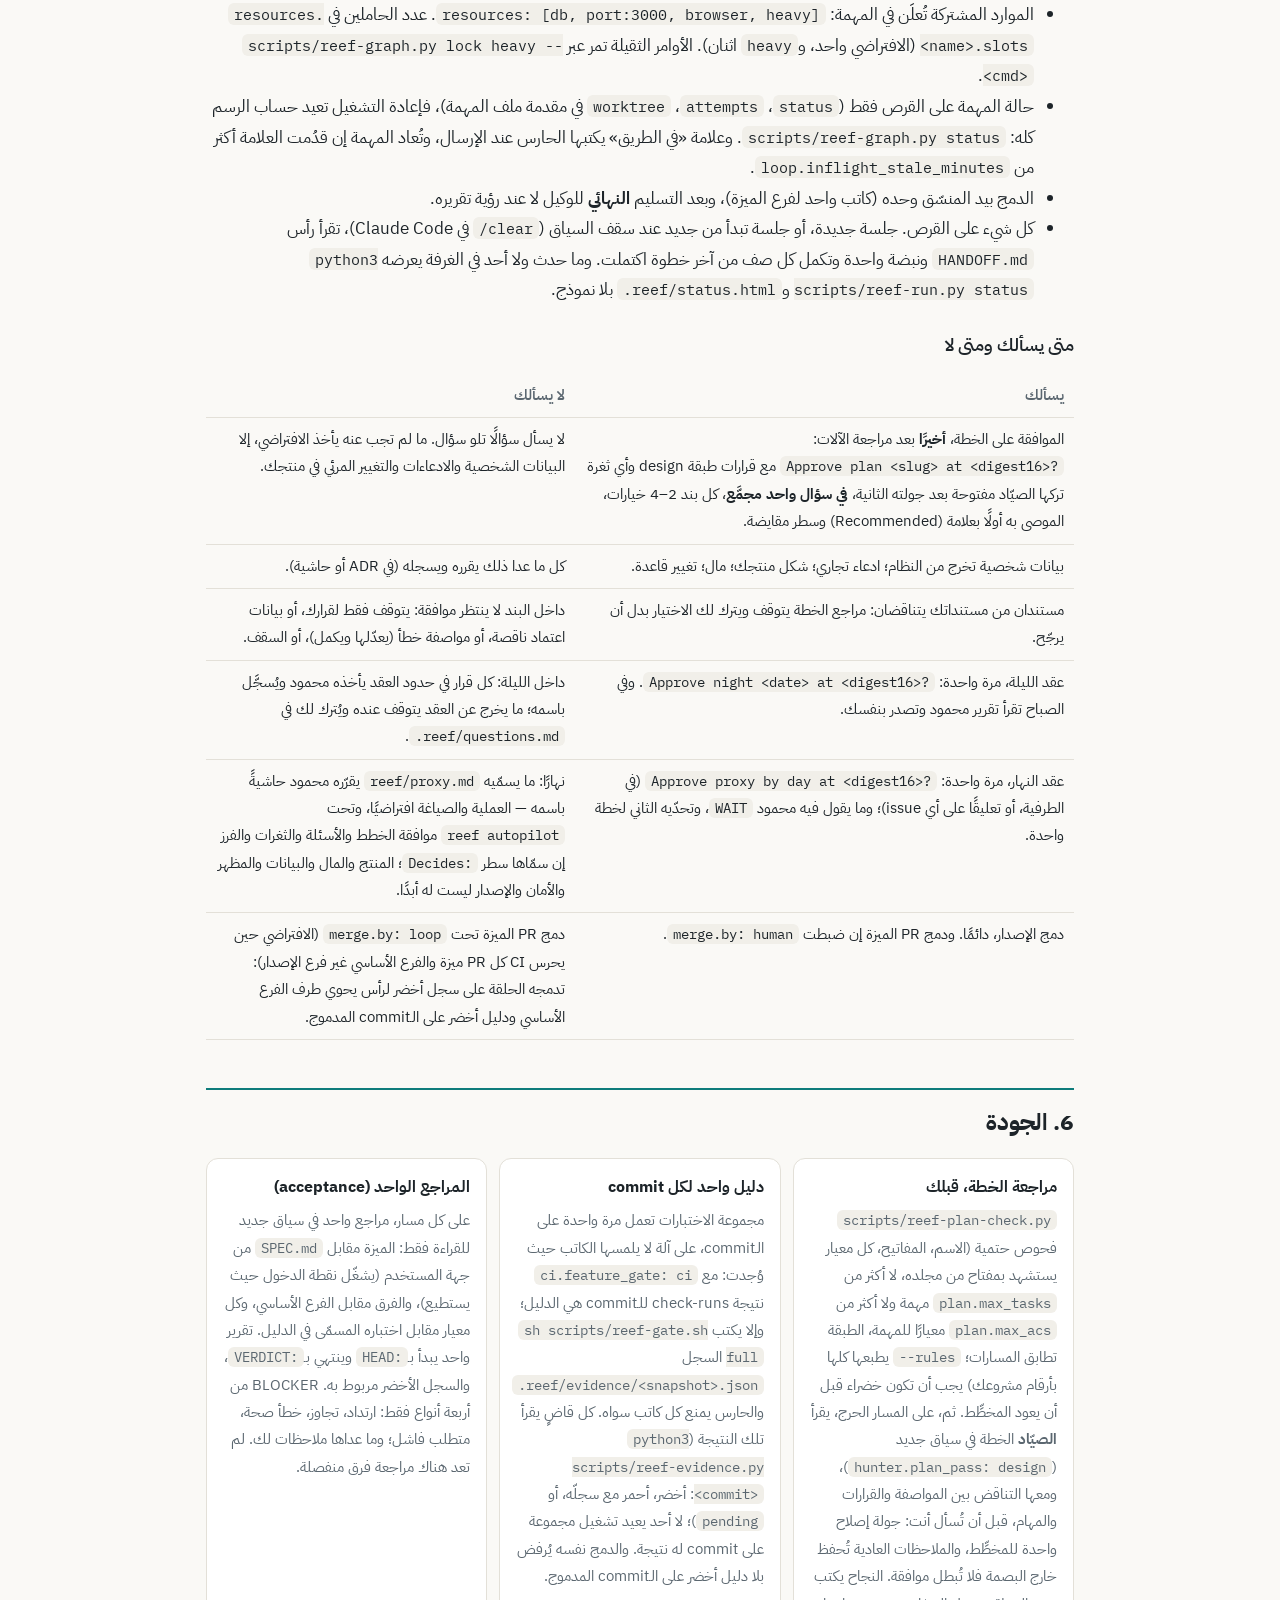
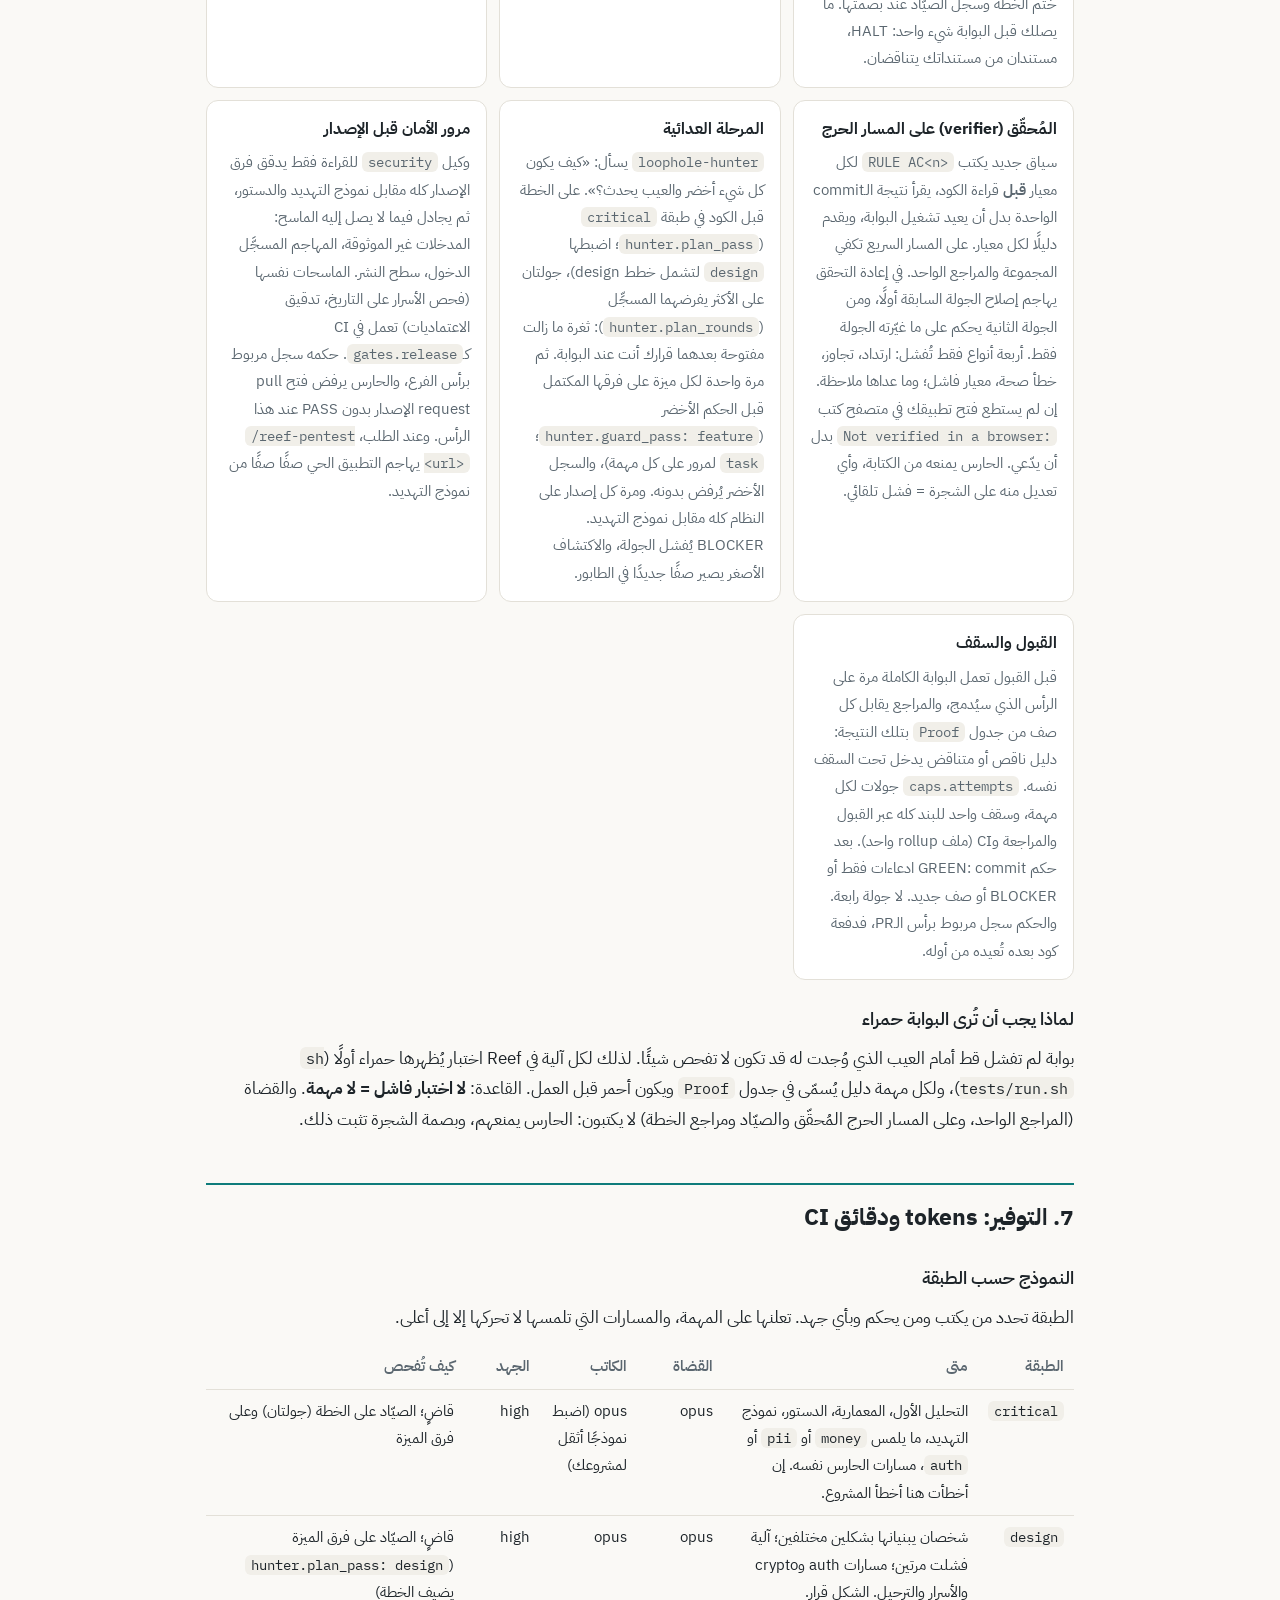
==== commit 70840695: "Honest plans and cleanup: plan-check refuses verify: judge on a fast-path row; a resumed session wai" ====
--- a/docs/manual/ar/index.html
+++ b/docs/manual/ar/index.html
@@ -163,7 +163,7 @@
   <li><strong>التثبيت</strong> مرة واحدة في Claude Code:
 <pre><code>/plugin marketplace add MahmoudMoe/reef
 /plugin install reef@mahmoudmoe</code></pre>
-  هذه أوامر Claude Code، المضيف المدعوم اليوم (المضيف هو الأداة التي تشغّل مهارات Reef ووكلاءه وتستدعي حارسه قبل كل أمر). أما OpenCode فدعمه مبكر: المحوِّل مبني ومُختبَر فعليًا، ولم تُبنَ عليه ميزة ولم تُدمج بعد؛ جدول <a href="https://github.com/MahmoudMoe/reef#hosts">Hosts</a> في README يبيّن ما يتغيّر على مضيف آخر.<br>
+  هذه أوامر Claude Code، المضيف المدعوم اليوم (المضيف هو الأداة التي تشغّل مهارات Reef ووكلاءه وتستدعي حارسه قبل كل أمر). أما OpenCode فدعمه مبكر: المحوِّل مبني ومُختبَر فعليًا، ولم تُبنَ عليه ميزة ولم تُدمج بعد؛ جدول <a href="https://github.com/MahmoudMoe/reef/blob/main/docs/reference.md#hosts">Hosts</a> في README يبيّن ما يتغيّر على مضيف آخر.<br>
   وعلى OpenCode، من داخل المشروع ومن نسخة من هذا المستودع: <code>python3 &lt;plugin&gt;/scripts/reef-init.py --root .</code> ثم <code>python3 &lt;plugin&gt;/scripts/reef-opencode.py install</code>، واجعل كل قيمة في <code>roles</code> معرّف نموذج بصيغة <code>provider/model</code>. الموافقة على خطة أو على ليلة تكتبها أنت في الطرفية: <code>python3 &lt;plugin&gt;/scripts/reef-approval.py --owner "Approve plan &lt;slug&gt; at &lt;digest16&gt;?"</code>، ولا يوجد هناك وضع الرسم البياني (graph mode).<br>
 <table><thead><tr><th></th><th>Claude Code</th><th>OpenCode</th></tr></thead><tbody>
 <tr><td>الحالة</td><td>مدعوم</td><td>مبكر: مبني ومُختبَر فعليًا، ولم تُبنَ عليه ميزة بعد</td></tr>
@@ -248,7 +248,7 @@
   <li><strong>الدمج والإغلاق</strong> — الحلقة تدمج الميزة على دليل أخضر (<code>merge.by: loop</code>)، والصف يُؤرشف بكلماتك، والسجل يكسب سطرًا، و<code>HANDOFF.md</code> يُكتب من الحالة المقيسة. الإصدار يبقى لك.</li>
 </ol>
 <h3>المخاطرة تختار المسار (workflow v3)</h3>
-<p>طبقة المهمة تُحسب بسكربت من المسارات التي تلمسها وسطر <code>touches:</code>. طبقتا <code>light</code> و<code>full</code> تسلكان <strong>المسار السريع</strong>: المخطِّط والفحص الحتمي ← موافقتك الواحدة ← worktree واحد للصف، مهامه بالترتيب، اختبار أولًا، البوابة السريعة لكل مهمة ← مجموعة الاختبارات كاملة <strong>مرة واحدة</strong> للصف، على الرأس الذي سيُدمج (نتيجة CI، أو سجل البوابة المحلي <code>.reef/evidence/&lt;snapshot&gt;.json</code> الذي لا يكتبه إلا <code>scripts/reef-gate.sh full</code> والحارس يمنع كل كاتب سواه) ← <strong>مراجع واحد</strong> (<code>reef:acceptance</code>: المواصفة، والفرق، وكل معيار مقابل اختباره المسمّى في تلك النتيجة) ← الحلقة تدمج في الفرع الأساسي بعد <code>reef-merge-base</code> وبوابة خضراء على الـcommit المدموج (<code>merge.by: loop</code>)؛ الإصدار يبقى بيدك. أما <code>design</code> التي تلمس auth أو بيانات شخصية أو مالًا أو ترحيلًا، و<code>critical</code>، فتسلكان <strong>المسار الحرج</strong>: العمود نفسه زائد الصيّاد على الخطة (جولة واحدة، وثانية عند BLOCKER فقط)، ومُحقّق لكل مهمة، ومرور الصيّاد على الحارس ووكيل الأمان مرة لكل ميزة، وكلهم يقرؤون النتيجة الواحدة نفسها. الدليل على المعيار اختبار <strong>مسمّى</strong> يشغّله مشغّل مشروعك بالاسم (<code>converge.test_cmd</code> مع <code>{name}</code>)؛ دليل shell استثناء موسوم ومحدود. وتحت وضع الرسم يعمل الصف كله كـworkflow واحد في الخلفية (<code>python3 scripts/reef-graph-run.py row &lt;row&gt;</code>) ويطبع أمر الدمج الواحد الذي ينفّذه المنسّق مجرّدًا.</p>
+<p>طبقة المهمة تُحسب بسكربت من المسارات التي تلمسها وسطر <code>touches:</code>. طبقتا <code>light</code> و<code>full</code> تسلكان <strong>المسار السريع</strong>: المخطِّط والفحص الحتمي ← موافقتك الواحدة ← worktree واحد للصف، مهامه بالترتيب، اختبار أولًا، البوابة السريعة لكل مهمة ← مجموعة الاختبارات كاملة <strong>مرة واحدة</strong> للصف، على الرأس الذي سيُدمج (نتيجة CI، أو سجل البوابة المحلي <code>.reef/evidence/&lt;snapshot&gt;.json</code> الذي لا يكتبه إلا <code>scripts/reef-gate.sh full</code> والحارس يمنع كل كاتب سواه) ← <strong>مراجع واحد</strong> (<code>reef:acceptance</code>: المواصفة، والفرق، وكل معيار مقابل اختباره المسمّى في تلك النتيجة) ← الحلقة تدمج في الفرع الأساسي بعد <code>reef-merge-base</code> وبوابة خضراء على الـcommit المدموج (<code>merge.by: loop</code>)؛ الإصدار يبقى بيدك. أما <code>design</code> التي تلمس auth أو بيانات شخصية أو مالًا أو ترحيلًا، و<code>critical</code>، فتسلكان <strong>المسار الحرج</strong>: العمود نفسه زائد الصيّاد على الخطة (جولة واحدة، وثانية عند BLOCKER فقط)، ومُحقّق لكل مهمة، والمراجع الواحد يحمل في تقريره مرور الحارس، ومراجعة الأمان حين تلمس المهمة خطرًا، وكلهم يقرؤون النتيجة الواحدة نفسها. الدليل على المعيار اختبار <strong>مسمّى</strong> تشغّله البوابة الكاملة؛ دليل shell استثناء موسوم ومحدود. وتحت وضع الرسم يعمل الصف كله كـworkflow واحد في الخلفية (<code>python3 scripts/reef-graph-run.py row &lt;row&gt;</code>) ويطبع أمر الدمج الواحد الذي ينفّذه المنسّق مجرّدًا.</p>
 <h3>الليلة المفوَّضة، والمشغّل، واختبار الاختراق، والطبيب</h3>
 <ul>
   <li><strong><code>reef autopilot</code> (اليوم كله لـ Reef)</strong>: المشغّل في وضعه الدائم: <code>/reef-loop</code> في جلسات جديدة بلا واجهة حتى تنتهي الدفعة. القرارات التي كانت ستُسأل عنها تذهب إلى محمود داخل <code>reef/proxy.md</code> — العقد الذي وافقت عليه مرة واحدة عند بصمته: افتراضيًا <code>process</code> و<code>wording</code>؛ أضف <code>plan</code> و<code>question</code> و<code>hole</code> و<code>triage</code> إلى سطر <code>Decides:</code> فيوافق على الخطط، ويجيب الأسئلة المسجَّلة كما توصي، ويحكم في الثغرات بعد جولات الصيّاد، ويفرز الصفوف المكتشفة. كل قرار سجلٌّ أو حاشية باسمه مع طريقة التراجع عنه؛ وما لا يسمّيه العقد أو حدٌّ صارم فهو لك: يُسجَّل سؤالًا (وعلى طابور GitHub issue) وإذا تكرر انتظارك نفسه مرتين، أو ثلاثة انتظارات متتالية، ينام المشغّل: لا جلسة ولا نموذج حتى يصل جوابك (<code>reef answer &lt;row&gt; "…"</code>، أو الشاشة، أو الـissue)، فتقرؤه جلسة واحدة ويكمل. <code>.reef/run/autopilot.md</code> تقريره، ويحسب اليوم كله من أول تشغيل مهما أُعيد تشغيله، و<code>reef autopilot off</code> يوقفه.</li>
@@ -290,13 +290,13 @@
 
 <h2 id="quality">6. الجودة</h2>
 <div class="cards">
-  <div class="card"><h4>مراجعة الخطة، قبلك</h4><p><code>scripts/reef-plan-check.py</code> فحوص حتمية (الاسم، المفاتيح، كل معيار يستشهد بمفتاح من مجلده، لا أكثر من <code>plan.max_tasks</code> مهمة ولا أكثر من <code>plan.max_acs</code> معيارًا للمهمة، الطبقة تطابق المسارات؛ <code>--rules</code> يطبعها كلها بأرقام مشروعك) يجب أن تكون خضراء قبل أن يعود المخطِّط. ثم، لما يثقل عن <code>light</code>، يقرأ <code>plan-reviewer</code> في سياق جديد التناقض بين المواصفة والقرارات والمهام، <strong>بالتوازي مع الصيّاد</strong> وقبل أن تُسأل أنت: جولة إصلاح واحدة للمخطِّط، والملاحظات العادية تُحفظ خارج البصمة فلا تُبطل موافقة. النجاح يكتب ختم الخطة وسجل المراجعة عند بصمتها. ما يصلك قبل البوابة شيء واحد: HALT، مستندان من مستنداتك يتناقضان.</p></div>
+  <div class="card"><h4>مراجعة الخطة، قبلك</h4><p><code>scripts/reef-plan-check.py</code> فحوص حتمية (الاسم، المفاتيح، كل معيار يستشهد بمفتاح من مجلده، لا أكثر من <code>plan.max_tasks</code> مهمة ولا أكثر من <code>plan.max_acs</code> معيارًا للمهمة، الطبقة تطابق المسارات؛ <code>--rules</code> يطبعها كلها بأرقام مشروعك) يجب أن تكون خضراء قبل أن يعود المخطِّط. ثم، على المسار الحرج، يقرأ <strong>الصيّاد</strong> الخطة في سياق جديد (<code>hunter.plan_pass: design</code>)، ومعها التناقض بين المواصفة والقرارات والمهام، قبل أن تُسأل أنت: جولة إصلاح واحدة للمخطِّط، والملاحظات العادية تُحفظ خارج البصمة فلا تُبطل موافقة. النجاح يكتب ختم الخطة وسجل الصيّاد عند بصمتها. ما يصلك قبل البوابة شيء واحد: HALT، مستندان من مستنداتك يتناقضان.</p></div>
   <div class="card"><h4>دليل واحد لكل commit</h4><p>مجموعة الاختبارات تعمل مرة واحدة على الـcommit، على آلة لا يلمسها الكاتب حيث وُجدت: مع <code>ci.feature_gate: ci</code> نتيجة check-runs للـcommit هي الدليل؛ وإلا يكتب <code>sh scripts/reef-gate.sh full</code> السجل <code>.reef/evidence/&lt;snapshot&gt;.json</code> والحارس يمنع كل كاتب سواه. كل قاضٍ يقرأ تلك النتيجة (<code>python3 scripts/reef-evidence.py &lt;commit&gt;</code>: أخضر، أحمر مع سجلّه، أو <code>pending</code>)؛ لا أحد يعيد تشغيل مجموعة على commit له نتيجة. والدمج نفسه يُرفض بلا دليل أخضر على الـcommit المدموج.</p></div>
   <div class="card"><h4>المراجع الواحد (acceptance)</h4><p>على كل مسار، مراجع واحد في سياق جديد للقراءة فقط: الميزة مقابل <code>SPEC.md</code> من جهة المستخدم (يشغّل نقطة الدخول حيث يستطيع)، والفرق مقابل الفرع الأساسي، وكل معيار مقابل اختباره المسمّى في الدليل. تقرير واحد يبدأ بـ<code>HEAD:</code> وينتهي بـ<code>VERDICT:</code>، والسجل الأخضر مربوط به. BLOCKER من أربعة أنواع فقط: ارتداد، تجاوز، خطأ صحة، متطلب فاشل؛ وما عداها ملاحظات لك. لم تعد هناك مراجعة فرق منفصلة.</p></div>
   <div class="card"><h4>المُحقّق (verifier) على المسار الحرج</h4><p>سياق جديد يكتب <code>RULE AC&lt;n&gt;</code> لكل معيار <strong>قبل</strong> قراءة الكود، يقرأ نتيجة الـcommit الواحدة بدل أن يعيد تشغيل البوابة، ويقدم دليلًا لكل معيار. على المسار السريع تكفي المجموعة والمراجع الواحد. في إعادة التحقق يهاجم إصلاح الجولة السابقة أولًا، ومن الجولة الثانية يحكم على ما غيّرته الجولة فقط. أربعة أنواع فقط تُفشل: ارتداد، تجاوز، خطأ صحة، معيار فاشل؛ وما عداها ملاحظة. إن لم يستطع فتح تطبيقك في متصفح كتب <code>Not verified in a browser:</code> بدل أن يدّعي. الحارس يمنعه من الكتابة، وأي تعديل منه على الشجرة = فشل تلقائي.</p></div>
   <div class="card"><h4>المرحلة العدائية</h4><p><code>loophole-hunter</code> يسأل: «كيف يكون كل شيء أخضر والعيب يحدث؟». على الخطة قبل الكود في طبقة <code>critical</code> (<code>hunter.plan_pass</code>؛ اضبطها <code>design</code> لتشمل خطط design)، جولتان على الأكثر يفرضهما المسجِّل (<code>hunter.plan_rounds</code>): ثغرة ما زالت مفتوحة بعدهما قرارك أنت عند البوابة. ثم مرة واحدة لكل ميزة على فرقها المكتمل قبل الحكم الأخضر (<code>hunter.guard_pass: feature</code>؛ <code>task</code> لمرور على كل مهمة)، والسجل الأخضر يُرفض بدونه. ومرة كل إصدار على النظام كله مقابل نموذج التهديد. BLOCKER يُفشل الجولة، والاكتشاف الأصغر يصير صفًا جديدًا في الطابور.</p></div>
   <div class="card"><h4>مرور الأمان قبل الإصدار</h4><p>وكيل <code>security</code> للقراءة فقط يدقق فرق الإصدار كله مقابل نموذج التهديد والدستور، ثم يجادل فيما لا يصل إليه الماسح: المدخلات غير الموثوقة، المهاجم المسجَّل الدخول، سطح النشر. الماسحات نفسها (فحص الأسرار على التاريخ، تدقيق الاعتماديات) تعمل في CI كـ<code>gates.release</code>. حكمه سجل مربوط برأس الفرع، والحارس يرفض فتح pull request الإصدار بدون PASS عند هذا الرأس. وعند الطلب، <code>/reef-pentest &lt;url&gt;</code> يهاجم التطبيق الحي صفًا صفًا من نموذج التهديد.</p></div>
-  <div class="card"><h4>القبول والسقف</h4><p>قبل القبول يُنفَّذ جدول <code>Proof</code> كله على الفرع (<code>scripts/reef-converge</code>): دليل ناقص أو متناقض يدخل تحت السقف نفسه. <code>caps.attempts</code> جولات لكل مهمة، وسقف واحد للبند كله عبر القبول والمراجعة وCI (ملف rollup واحد). بعد حكم GREEN: commit ادعاءات فقط أو BLOCKER أو صف جديد. لا جولة رابعة. والحكم سجل مربوط برأس الـPR، فدفعة كود بعده تُعيده من أوله.</p></div>
+  <div class="card"><h4>القبول والسقف</h4><p>قبل القبول تعمل البوابة الكاملة مرة على الرأس الذي سيُدمج، والمراجع يقابل كل صف من جدول <code>Proof</code> بتلك النتيجة: دليل ناقص أو متناقض يدخل تحت السقف نفسه. <code>caps.attempts</code> جولات لكل مهمة، وسقف واحد للبند كله عبر القبول والمراجعة وCI (ملف rollup واحد). بعد حكم GREEN: commit ادعاءات فقط أو BLOCKER أو صف جديد. لا جولة رابعة. والحكم سجل مربوط برأس الـPR، فدفعة كود بعده تُعيده من أوله.</p></div>
 </div>
 <h3>لماذا يجب أن تُرى البوابة حمراء</h3>
 <p>بوابة لم تفشل قط أمام العيب الذي وُجدت له قد تكون لا تفحص شيئًا. لذلك لكل آلية في Reef اختبار يُظهرها حمراء أولًا (<code>sh tests/run.sh</code>)، ولكل مهمة دليل يُسمّى في جدول <code>Proof</code> ويكون أحمر قبل العمل. القاعدة: <strong>لا اختبار فاشل = لا مهمة</strong>. والقضاة (المراجع الواحد، وعلى المسار الحرج المُحقّق والصيّاد ومراجع الخطة) لا يكتبون: الحارس يمنعهم، وبصمة الشجرة تثبت ذلك.</p>
@@ -349,7 +349,7 @@
 <h3>عندما يتوقف، ماذا يعني</h3>
 <table><thead><tr><th>ما تراه</th><th>ما يعنيه</th><th>ما تفعله</th></tr></thead><tbody>
 <tr><td><code>Approve plan &lt;slug&gt; at &lt;digest16&gt;?</code></td><td>السؤال البشري الوحيد في الميزة. الموافقة سجل مربوط بهذه البصمة؛ تعديل بعدها لا يوافق على شيء.</td><td>أجب <em>Approve</em>، أو قل ما تريد تغييره فتُعاد الخطة ويُعاد السؤال.</td></tr>
-<tr><td><code>awaiting: &lt;feature&gt; (machine review (hunter ‖ plan reviewer) before the gate)</code> في النبضة</td><td>المسودة بلا سجل مراجعة أو بلا مرور للصيّاد عند بصمتها الحالية.</td><td>شغّل <code>/reef-plan &lt;slug&gt;</code>؛ يلتقط الميزة عند المراجعة. النبضة لن تعرض مهامها قبل ذلك.</td></tr>
+<tr><td><code>awaiting: &lt;feature&gt; (hunter plan pass on &lt;task&gt; before the gate)</code> في النبضة</td><td>المسودة بلا مرور للصيّاد عند بصمتها الحالية.</td><td>شغّل <code>/reef-plan &lt;slug&gt;</code>؛ يلتقط الميزة عند المراجعة. النبضة لن تعرض مهامها قبل ذلك.</td></tr>
 <tr><td><code>awaiting: &lt;feature&gt; (hunter plan pass stale on &lt;task&gt;: …)</code></td><td>تعديل في جولة المراجعة حرّك البصمة بعد مرور الصيّاد.</td><td>إعادة فحص ضمن <code>hunter.plan_rounds</code>، أو احكم أنت على الثغرة المفتوحة بأمر <code>--decided</code> الذي يطبعه السطر.</td></tr>
 <tr><td><code>HALT</code> من مراجع الخطة</td><td>مستندان من مستنداتك يتناقضان. المراجع لا يرجّح.</td><td>قرّر أيهما الصحيح؛ يعدّل المخطِّط وتعيد الآلات الفحص.</td></tr>
 <tr><td><code>dispatch (graph): 101, 102 — python3 scripts/reef-graph-run.py generate</code></td><td>عدة مهام جاهزة وفحص جهازك سجّل <code>GATE OK</code>.</td><td>لا شيء: <code>/reef-loop</code> يشغّلها كـworkflow واحد في الخلفية ويسوّي النتائج.</td></tr>
@@ -414,7 +414,7 @@
 <tr><td><code>scripts/reef-queue.py status|ready|check|adr-number|index|add-row|footnote|set-depends|triage|set-batch|drop-row|close|admit|set-priority|demote|journal|migrate-to-issues</code></td><td>حالة الصفوف المشتقة، الصفوف الجاهزة، الاتساق والبنية، ترقيم مسودات ADR عند الدمج، فهرس الميزات؛ وتحرير الطابور بالأوامر: صف جديد، حاشية، اعتماديات، فرز الصفوف المكتشفة، دفعة، إسقاط بسبب؛ وعلى GitHub: إغلاق الصف، قبول issue عادية صفًّا، الأولوية، تحويل صف إلى ملاحظة، نسخ كتل الـjournal عند الإغلاق، ونقل الطابور إلى issues</td></tr>
 <tr><td><code>scripts/reef-attempt &lt;task&gt; [failure]</code></td><td>تسجيل فشل ورفع العداد؛ يطبع نموذج الكاتب والقاضي والجهد من الطبقة لإرسال التالي</td></tr>
 <tr><td><code>scripts/reef-adversarial &lt;task&gt; plan|guard &lt;report&gt;</code> · <code>--feature &lt;slug&gt; guard</code> · <code>--decided &lt;mark&gt;</code></td><td>تسجيل نجاح المرور العدائي (PASS بلا BLOCKER فقط، وضمن <code>hunter.plan_rounds</code>)؛ مرور الميزة؛ حكمك على ثغرة مفتوحة</td></tr>
-<tr><td><code>scripts/reef-converge &lt;feature&gt;</code> · <code>scripts/reef-record</code> · <code>reef-record security PASS|FAIL --report</code></td><td>تنفيذ الأدلة المسمّاة على الفرع (<code>converge.test_cmd</code>)؛ كتابة سجل المراجعة المربوط برأس الـPR؛ تسجيل حكم مرور الأمان قبل الإصدار</td></tr>
+<tr><td><code>scripts/reef-record</code> · <code>reef-record security PASS|FAIL --report</code></td><td>كتابة سجل المراجعة المربوط برأس الـPR؛ تسجيل حكم مرور الأمان قبل الإصدار</td></tr>
 <tr><td><code>python3 scripts/reef-evidence.py [&lt;commit&gt;]</code> · <code>python3 scripts/reef-cost.py rows</code></td><td>نتيجة المجموعة الواحدة للـcommit، تُقرأ ولا تُصنع (0 أخضر · 1 أحمر · 3 CI يعمل · 2 لا نتيجة)؛ وأرقام الدفعة لكل صف: زمن الإنجاز، tokens، مرات المجموعة الكاملة، rollups، الارتدادات، نسبة commits العملية إلى المنتج، أسئلتك وقرارات محمود نهارًا</td></tr>
 <tr><td><code>scripts/reef-claims.py check|skeleton|claims-only</code></td><td>الادعاءات مربوطة بسطور الجولة؛ لا كود بعد GREEN؛ <code>skeleton --task</code> يطبع هيكل تقرير المُحقّق، و<code>report</code> يرفض علامة <code>&lt;&lt;fill</code> متروكة</td></tr>
 <tr><td><code>scripts/reef-tier.py &lt;task&gt; [--write]</code></td><td>حساب الطبقة من الفرق والمسارات؛ تثقل فقط</td></tr>
@@ -438,7 +438,7 @@
   archive/&lt;date&gt;/
 scripts/reef*   .githooks/   .github/workflows/</code></pre>
 <h3>مفاتيح <code>.reef/config.json</code> التي تهم المالك</h3>
-<p>الجدول الكامل بكل مفتاح وقيمته الافتراضية في <a href="https://github.com/MahmoudMoe/reef#settings-reefconfigjson--the-one-home-for-every-number">قسم Settings في README</a>؛ هنا ما تضبطه عادةً:</p>
+<p>الجدول الكامل بكل مفتاح وقيمته الافتراضية في <a href="https://github.com/MahmoudMoe/reef/blob/main/docs/reference.md#settings-reefconfigjson">قسم Settings في README</a>؛ هنا ما تضبطه عادةً:</p>
 <table><thead><tr><th>المفتاح</th><th>الأثر</th></tr></thead><tbody>
 <tr><td><code>gates.fast</code> / <code>gates.full</code> / <code>gates.extra</code> / <code>gates.release</code></td><td>بوابة الـcommit / التحقق والمراجعة وCI / بوابات أخرى يشغّلها <code>reef-ci-local.sh</code> / بوابات فرع الإصدار (انحراف C4، فحص الأسرار، تدقيق المكدس؛ أداة ناقصة = تخطٍّ = exit 2)</td></tr>
 <tr><td><code>caps.attempts</code></td><td>جولات الإصلاح لكل مهمة، وللبند على rollup</td></tr>
@@ -447,7 +447,6 @@
 <tr><td><code>caps.context_tokens</code> / <code>caps.context_warn</code> / <code>caps.dispatch_reserve</code></td><td>سقف سياق الجلسة المرسِلة، والتحذير قبله، والمساحة الواجب بقاؤها لبدء مهمة جديدة؛ صفر = مطفأ (الافتراضي في مشروع مرحَّل من 0.5)</td></tr>
 <tr><td><code>caps.feature_tokens</code> / <code>caps.batch_tokens</code></td><td>ميزانيات tokens لميزة أو دفعة؛ صفر = مطفأ</td></tr>
 <tr><td><code>merge.by</code></td><td><code>loop</code> افتراضيًا حين يكون <code>ci.feature_gate</code> هو <code>ci</code> والفرع الأساسي غير فرع الإصدار (v3)، وإلا <code>human</code>: أنت تدمج PR الميزة؛ <code>loop</code>: الحلقة تدمجه على سجل أخضر لرأس يحوي طرف الفرع الأساسي وبوابة خضراء عليه. الإصدار دائمًا بيدك</td></tr>
-<tr><td><code>converge.test_cmd</code></td><td>كيف يشغّل <code>reef-converge</code> اختبارًا واحدًا بالاسم (<code>{name}</code> مرشّح الاسم في مشغّل مشروعك): دليل v3؛ فارغ = البوابة الكاملة مرة</td></tr>
 <tr><td><code>gates.resources</code> · <code>resources.heavy.slots</code></td><td>الموارد التي تحجزها البوابة طوال تشغيلها (مثل <code>["heavy"]</code> مع فتحة واحدة): لا سباق على المعالج بين بناء ومجموعة، ولا <code>contradicts</code> كاذب</td></tr>
 <tr><td><code>review.security_per_item</code></td><td>وكيل الأمان مرة لكل ميزة على المسار الحرج قبل السجل الأخضر (<code>on</code>)؛ <code>off</code> = مرور الإصدار وحده</td></tr>
 <tr><td><code>branches.base</code> / <code>branches.release</code></td><td>فرع التكامل / فرع الإصدار (<code>/reef-init</code> يقترح <code>develop</code> / <code>main</code>)</td></tr>
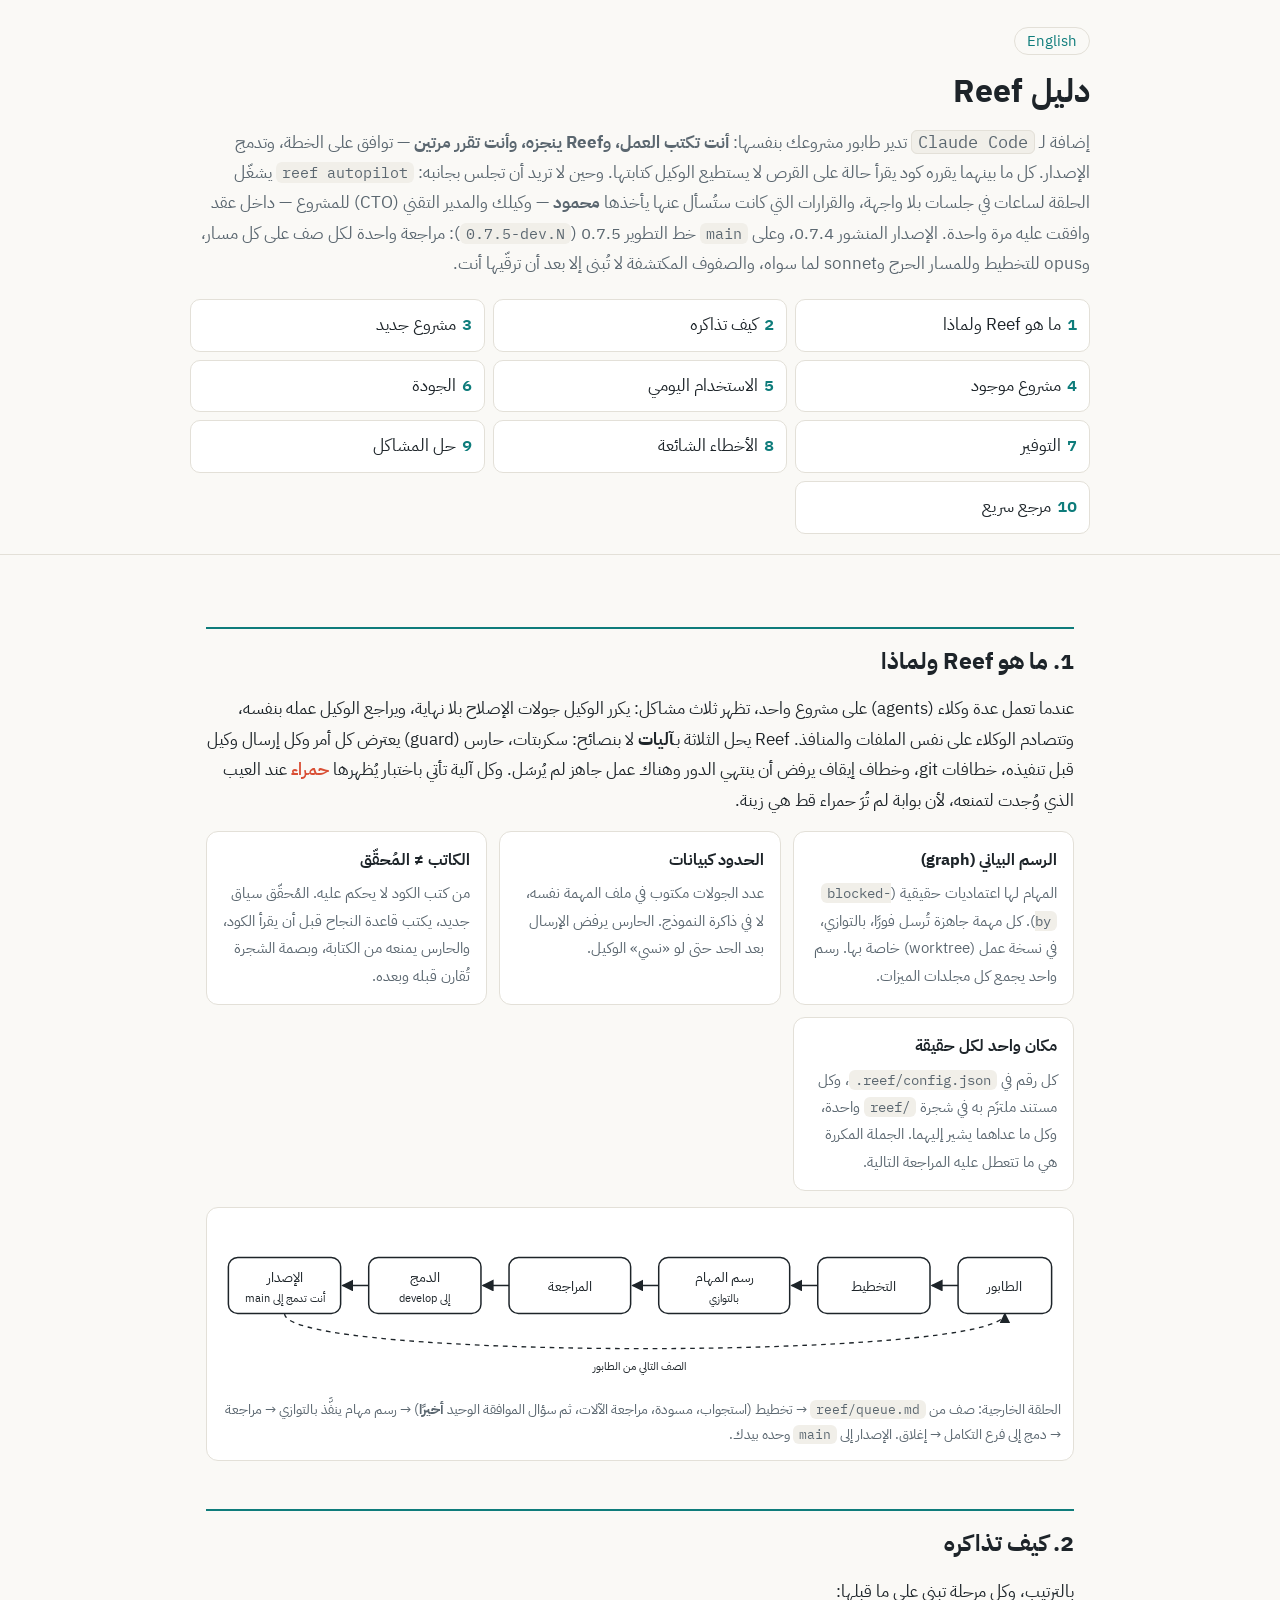
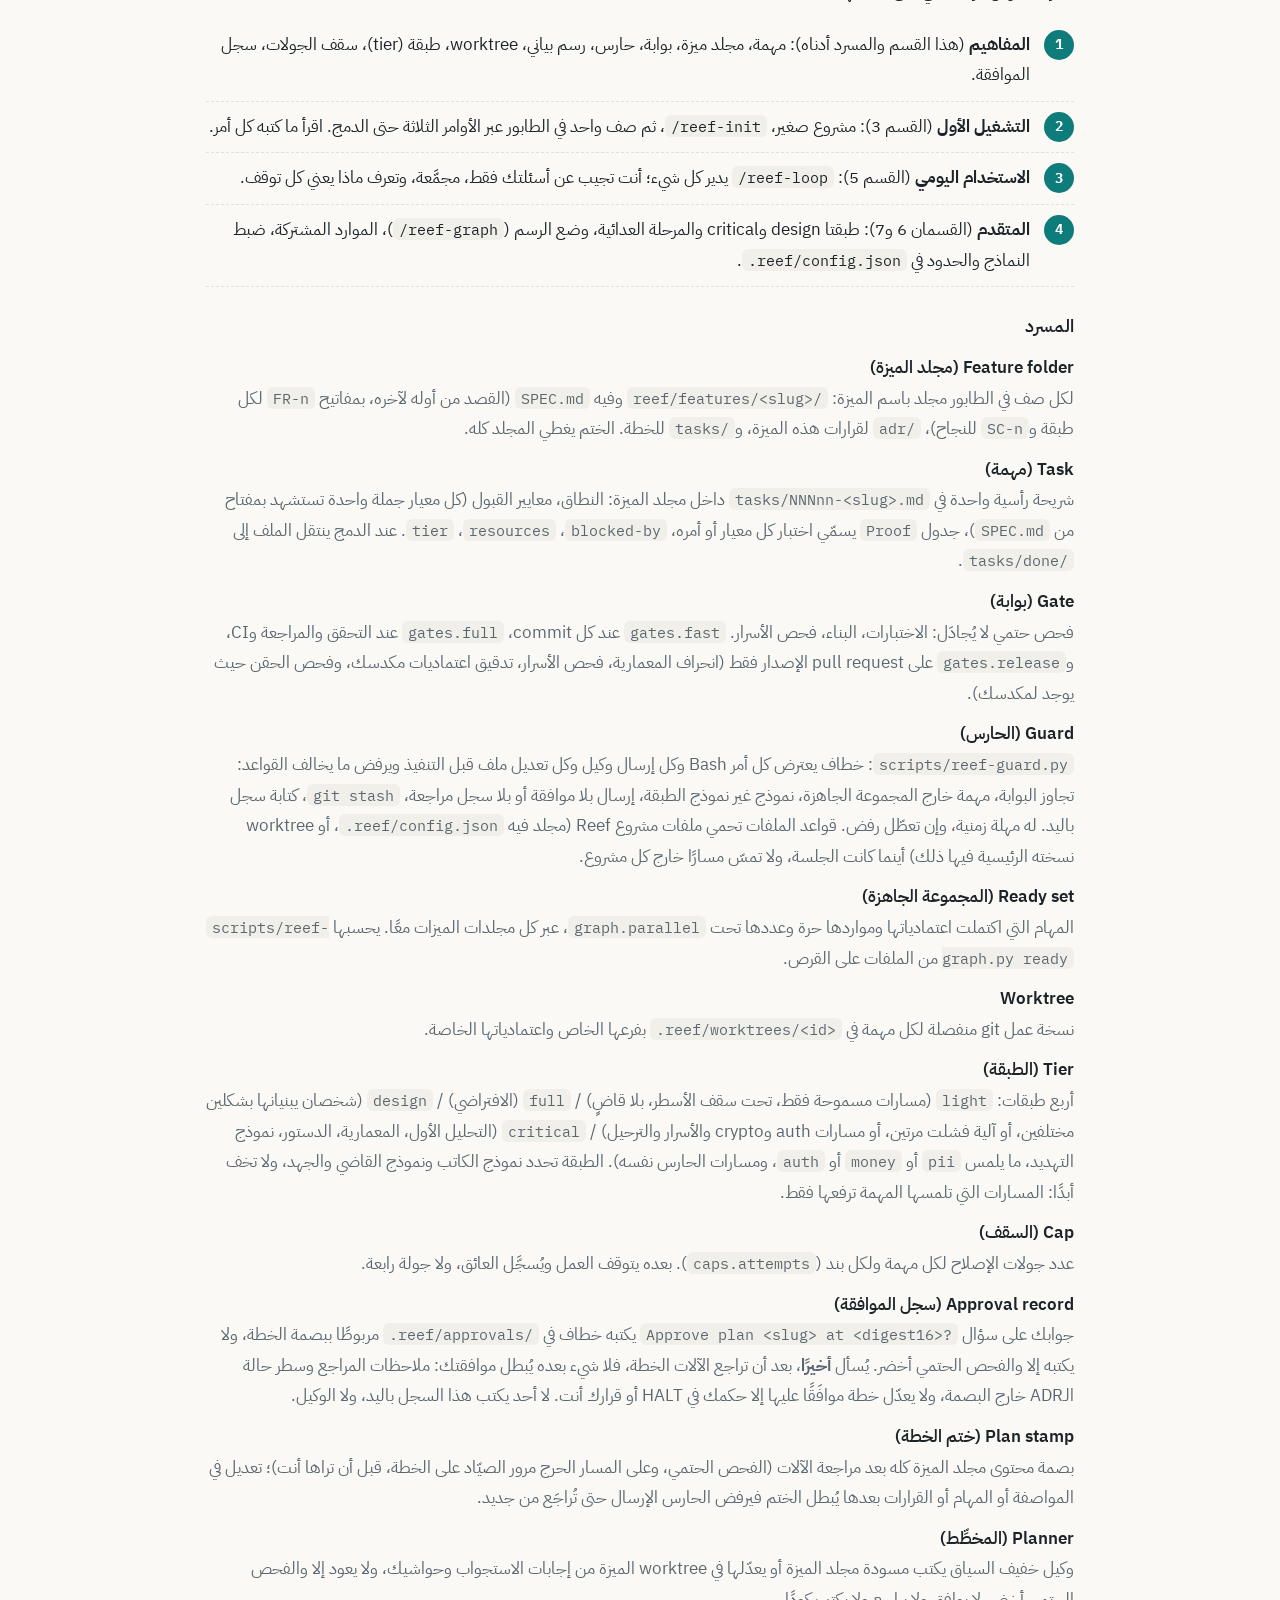
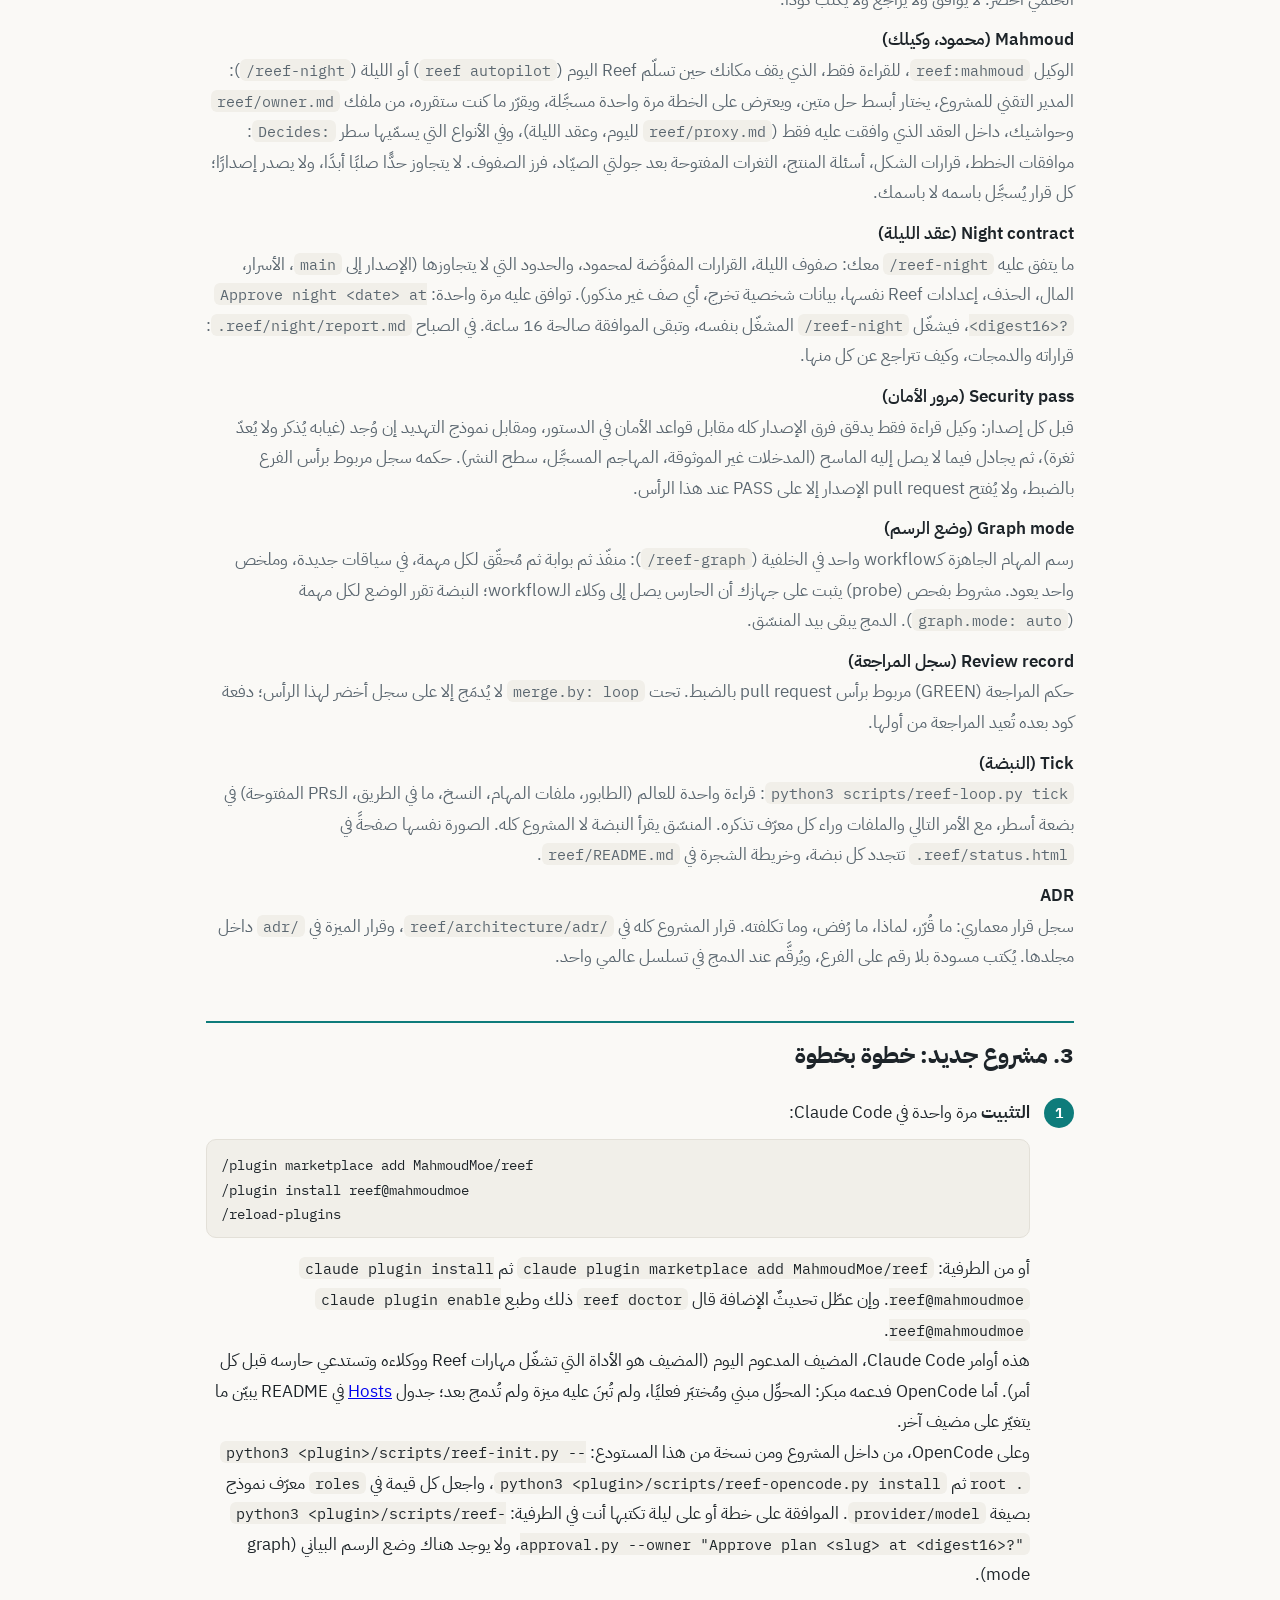
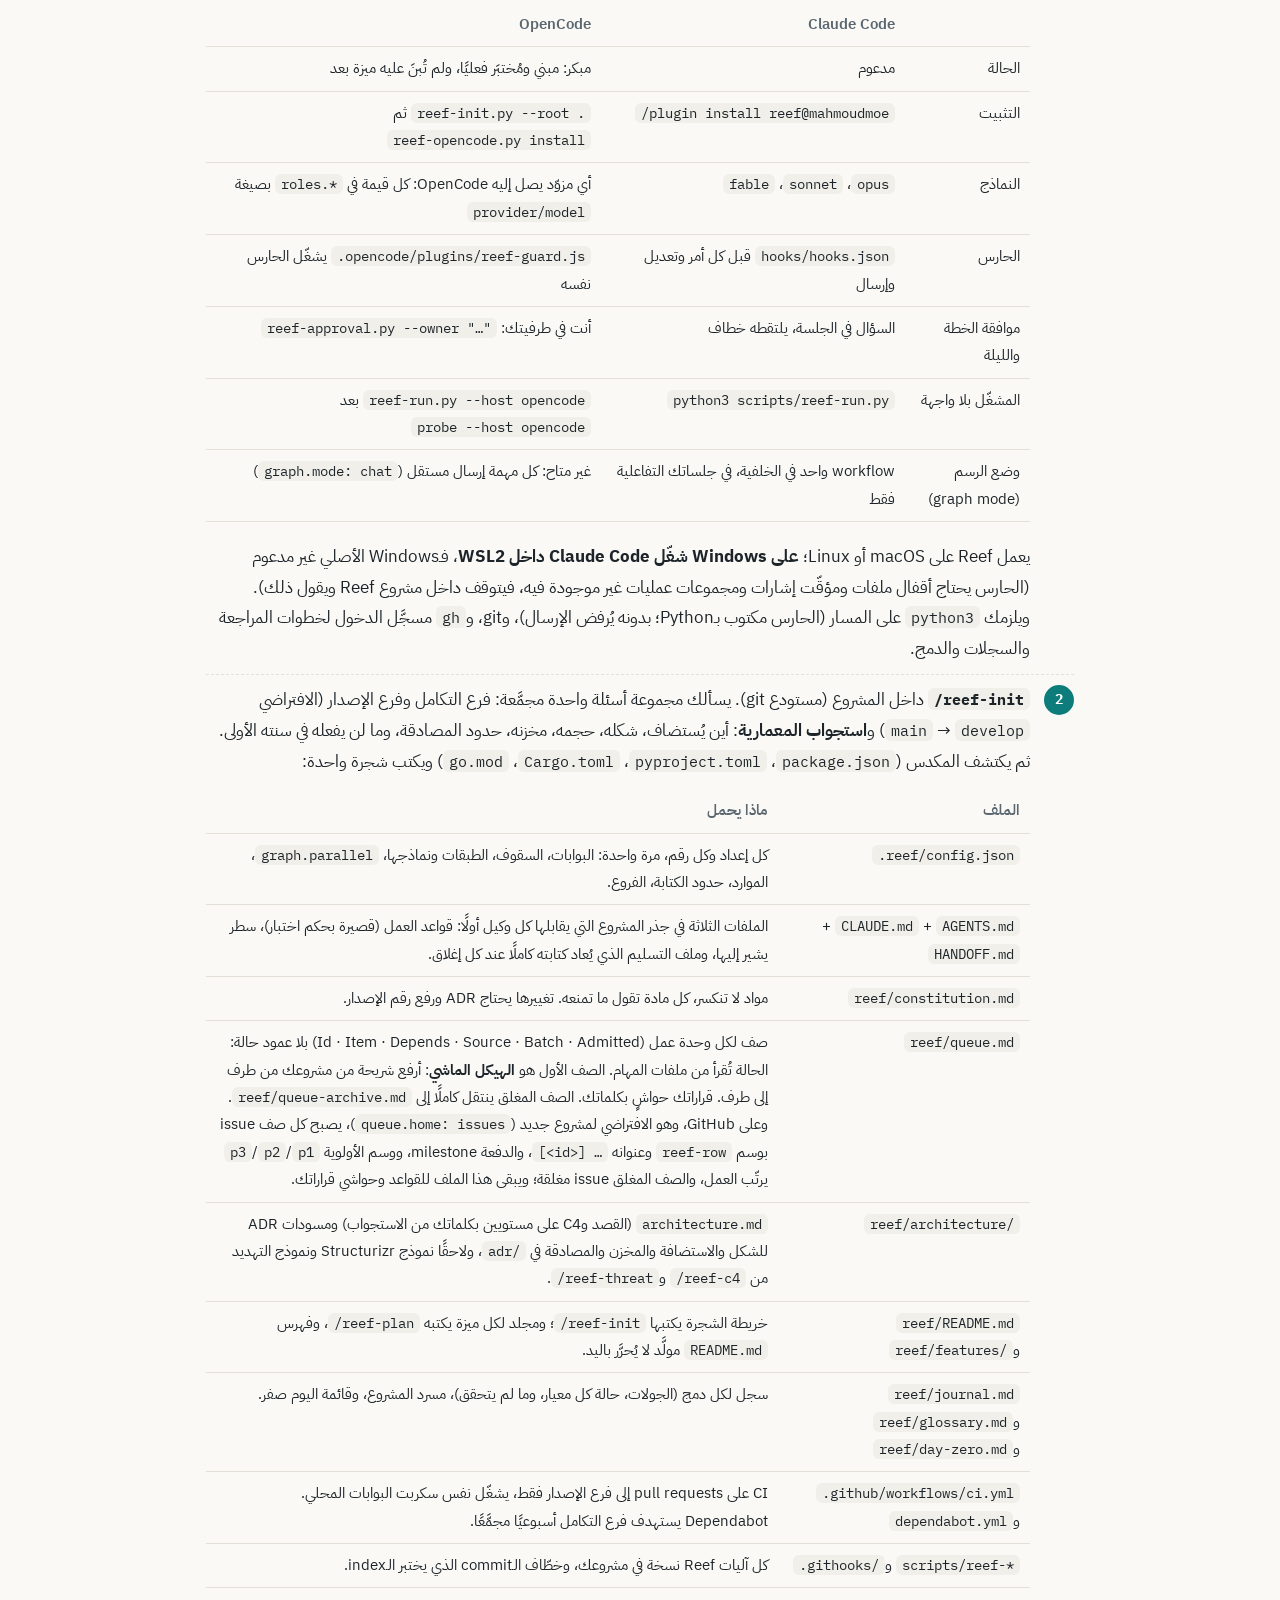
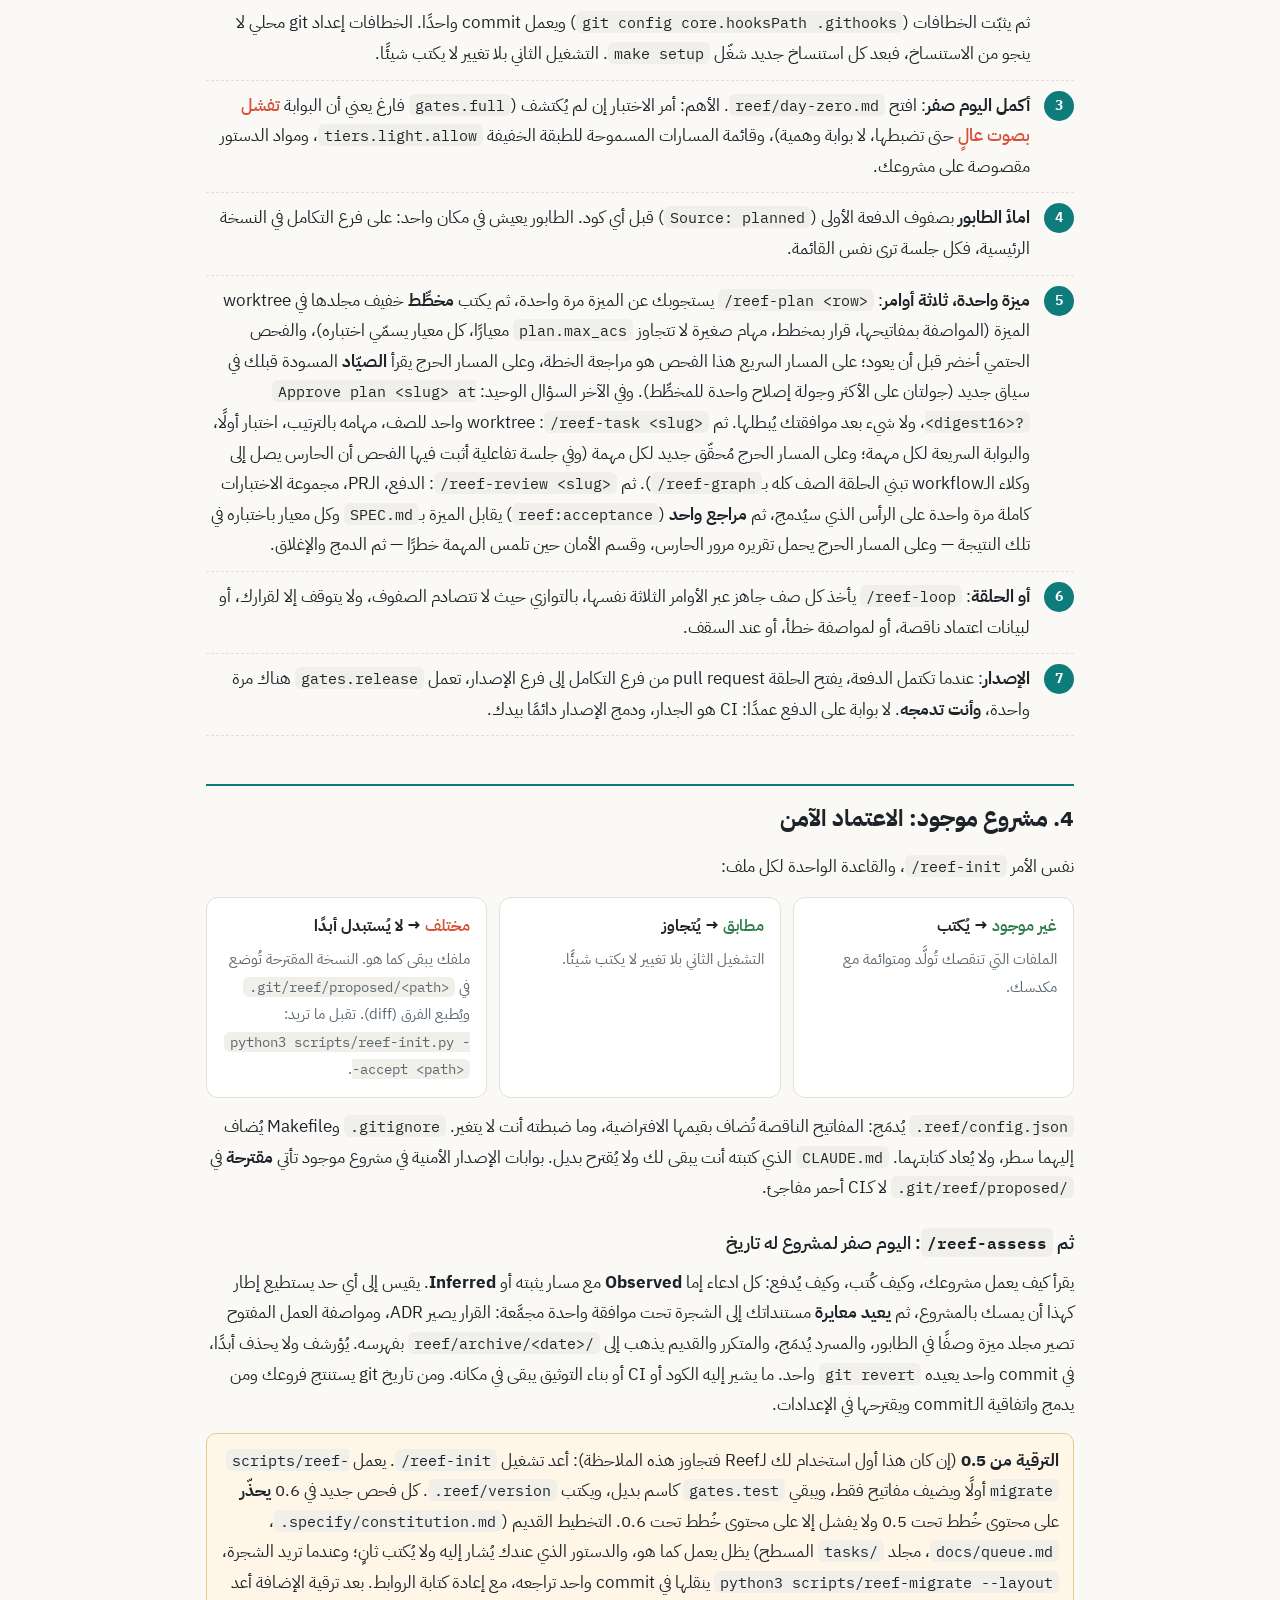
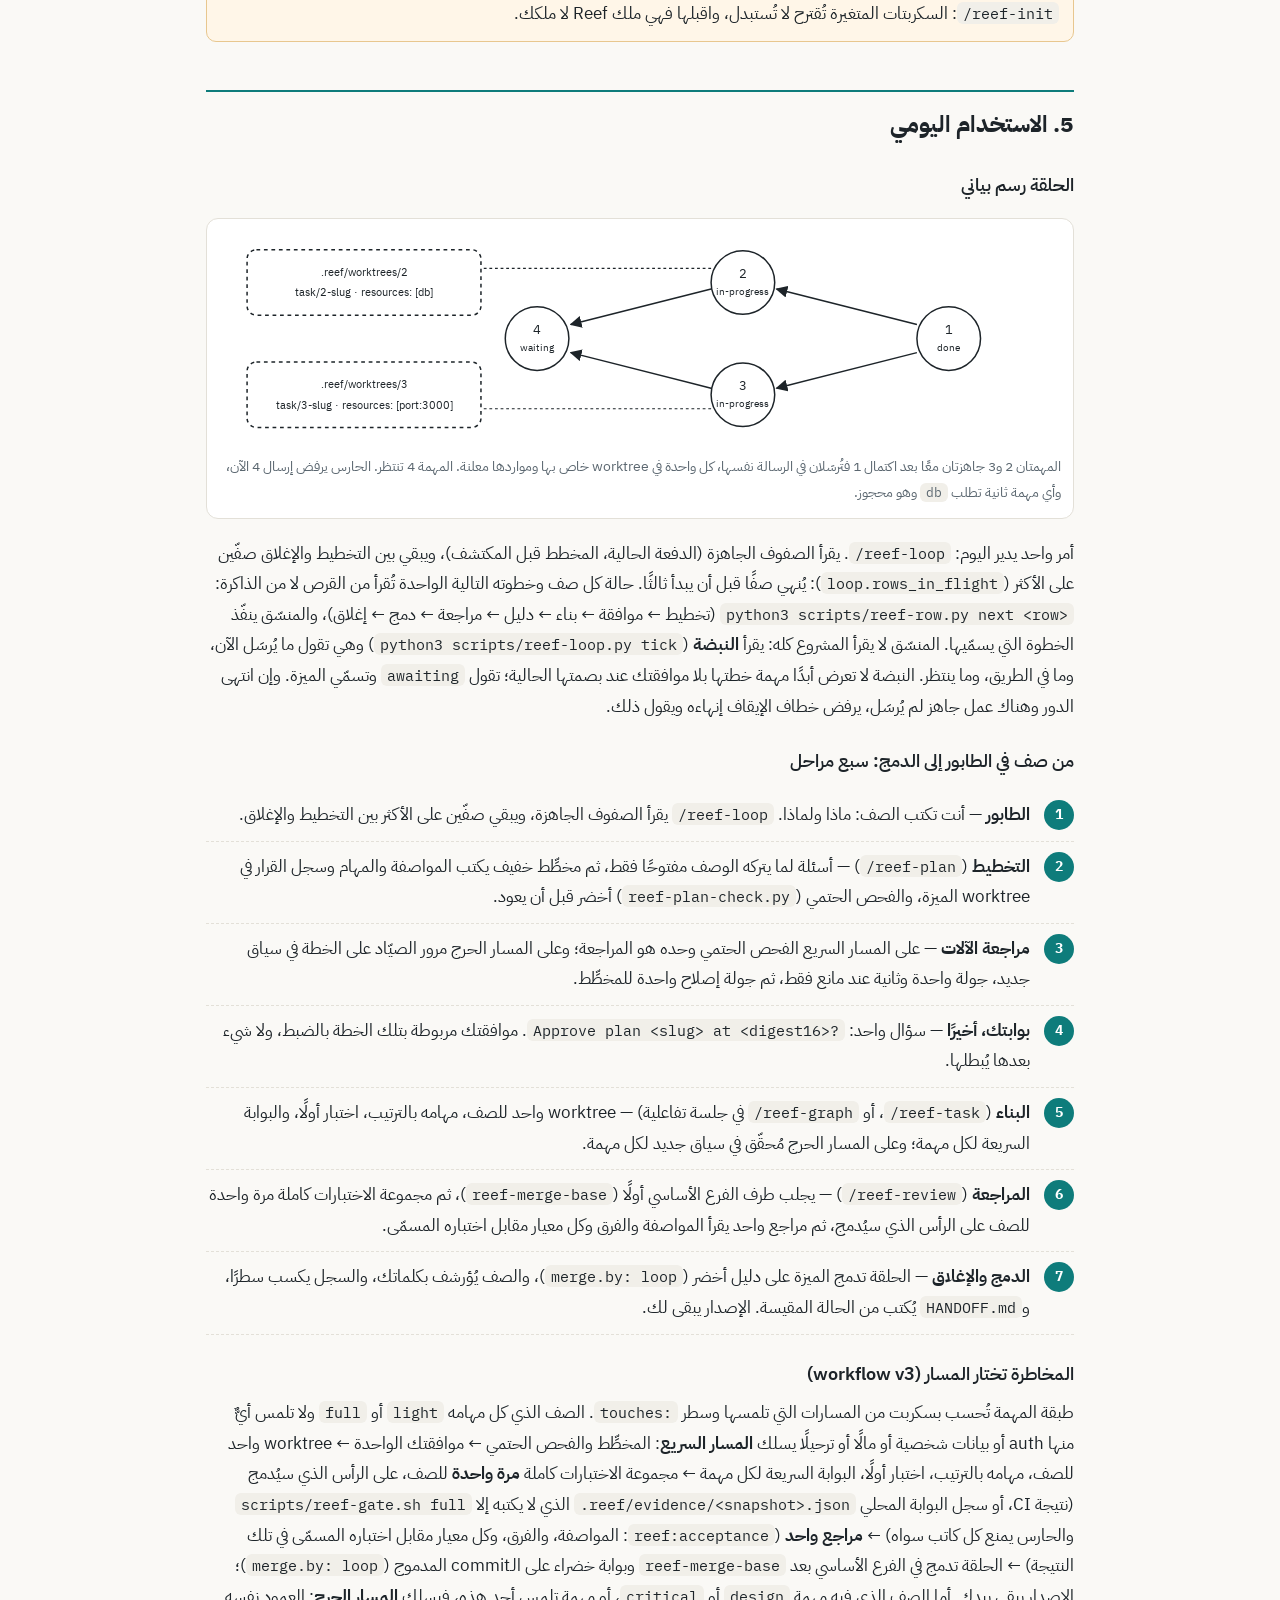
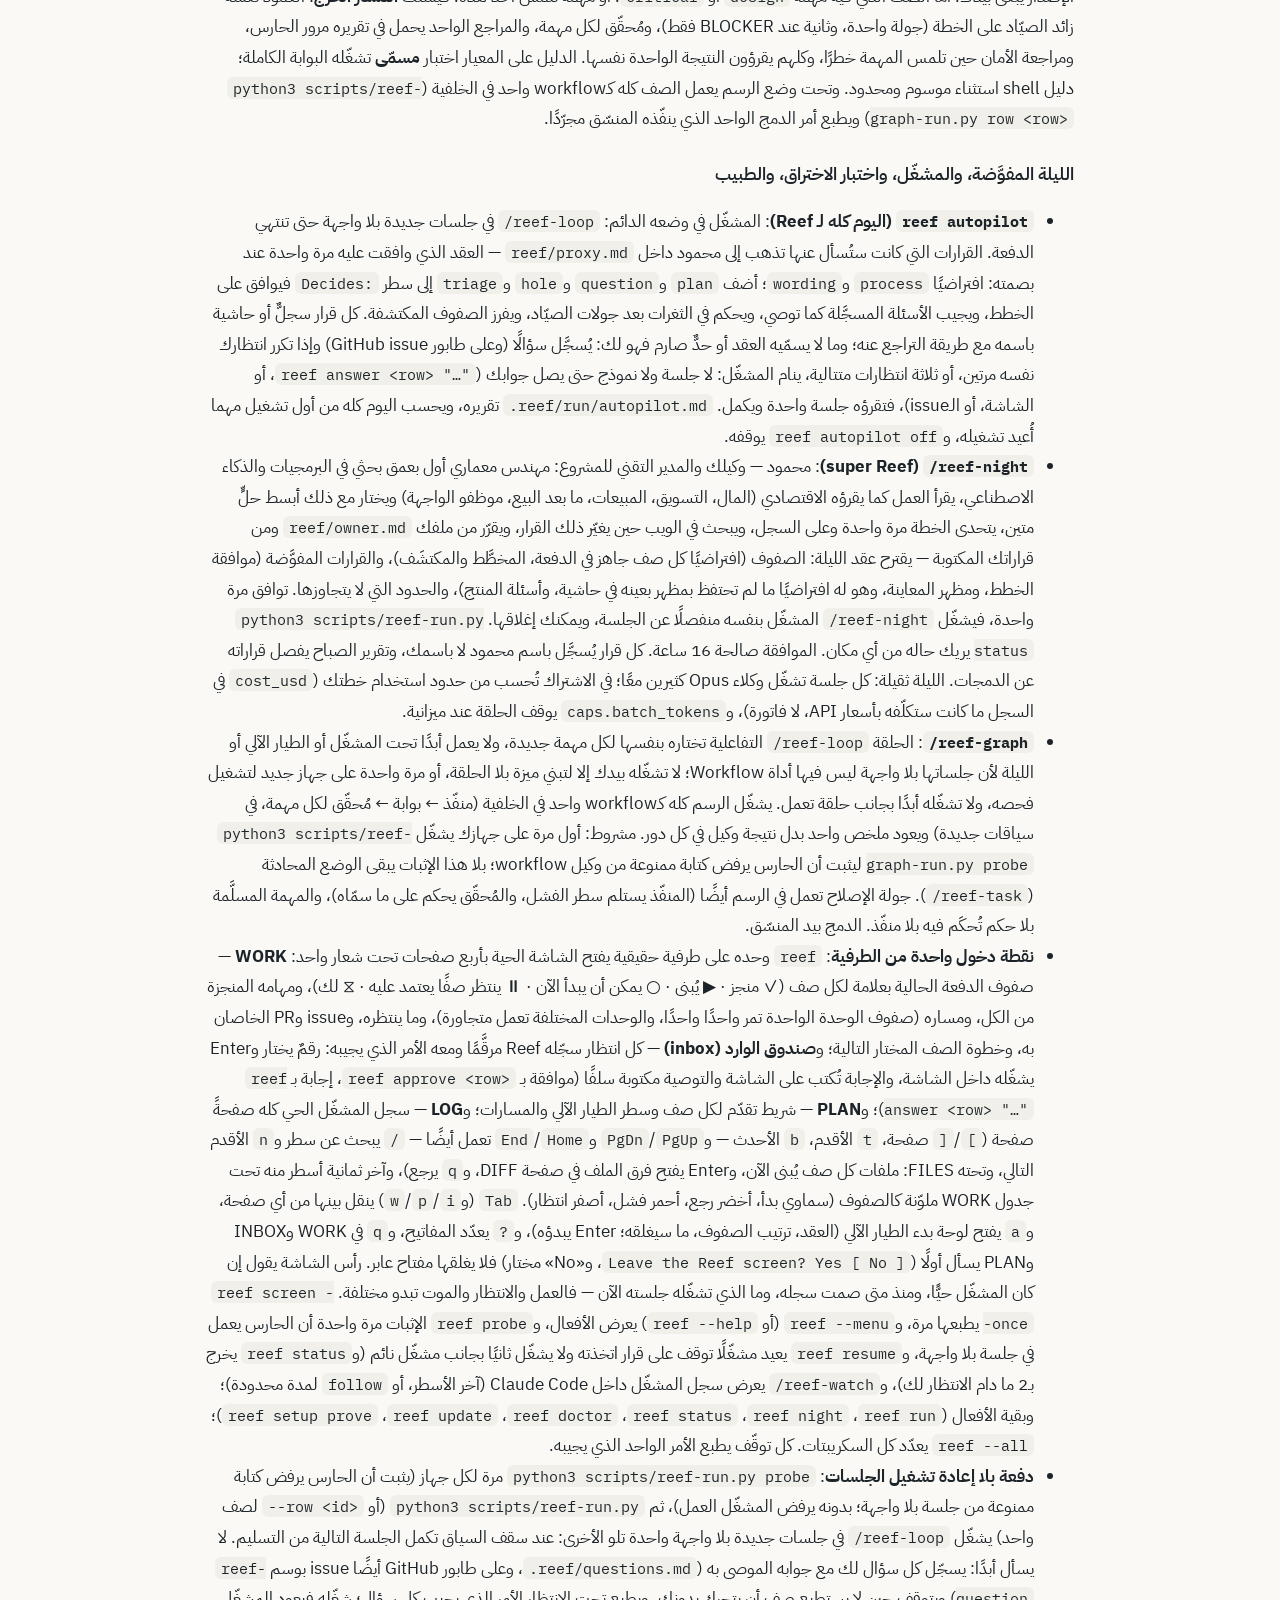
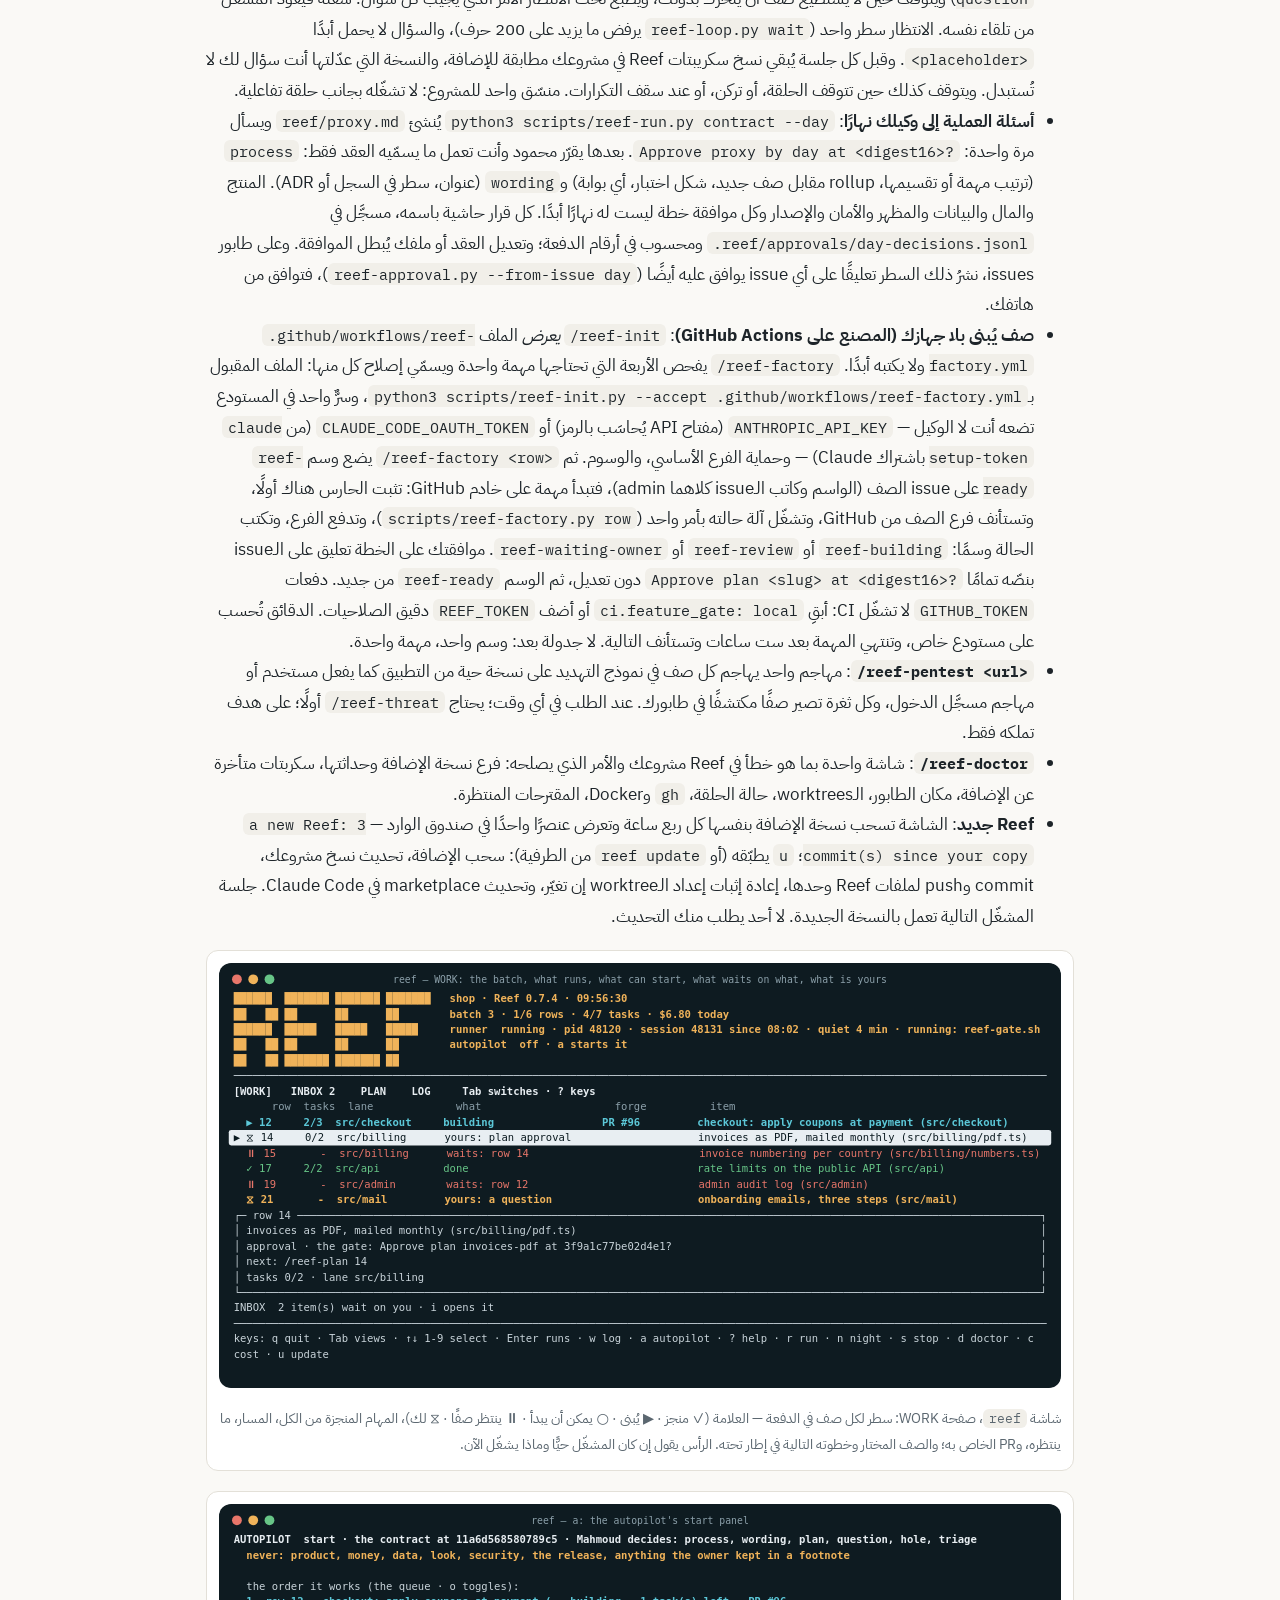
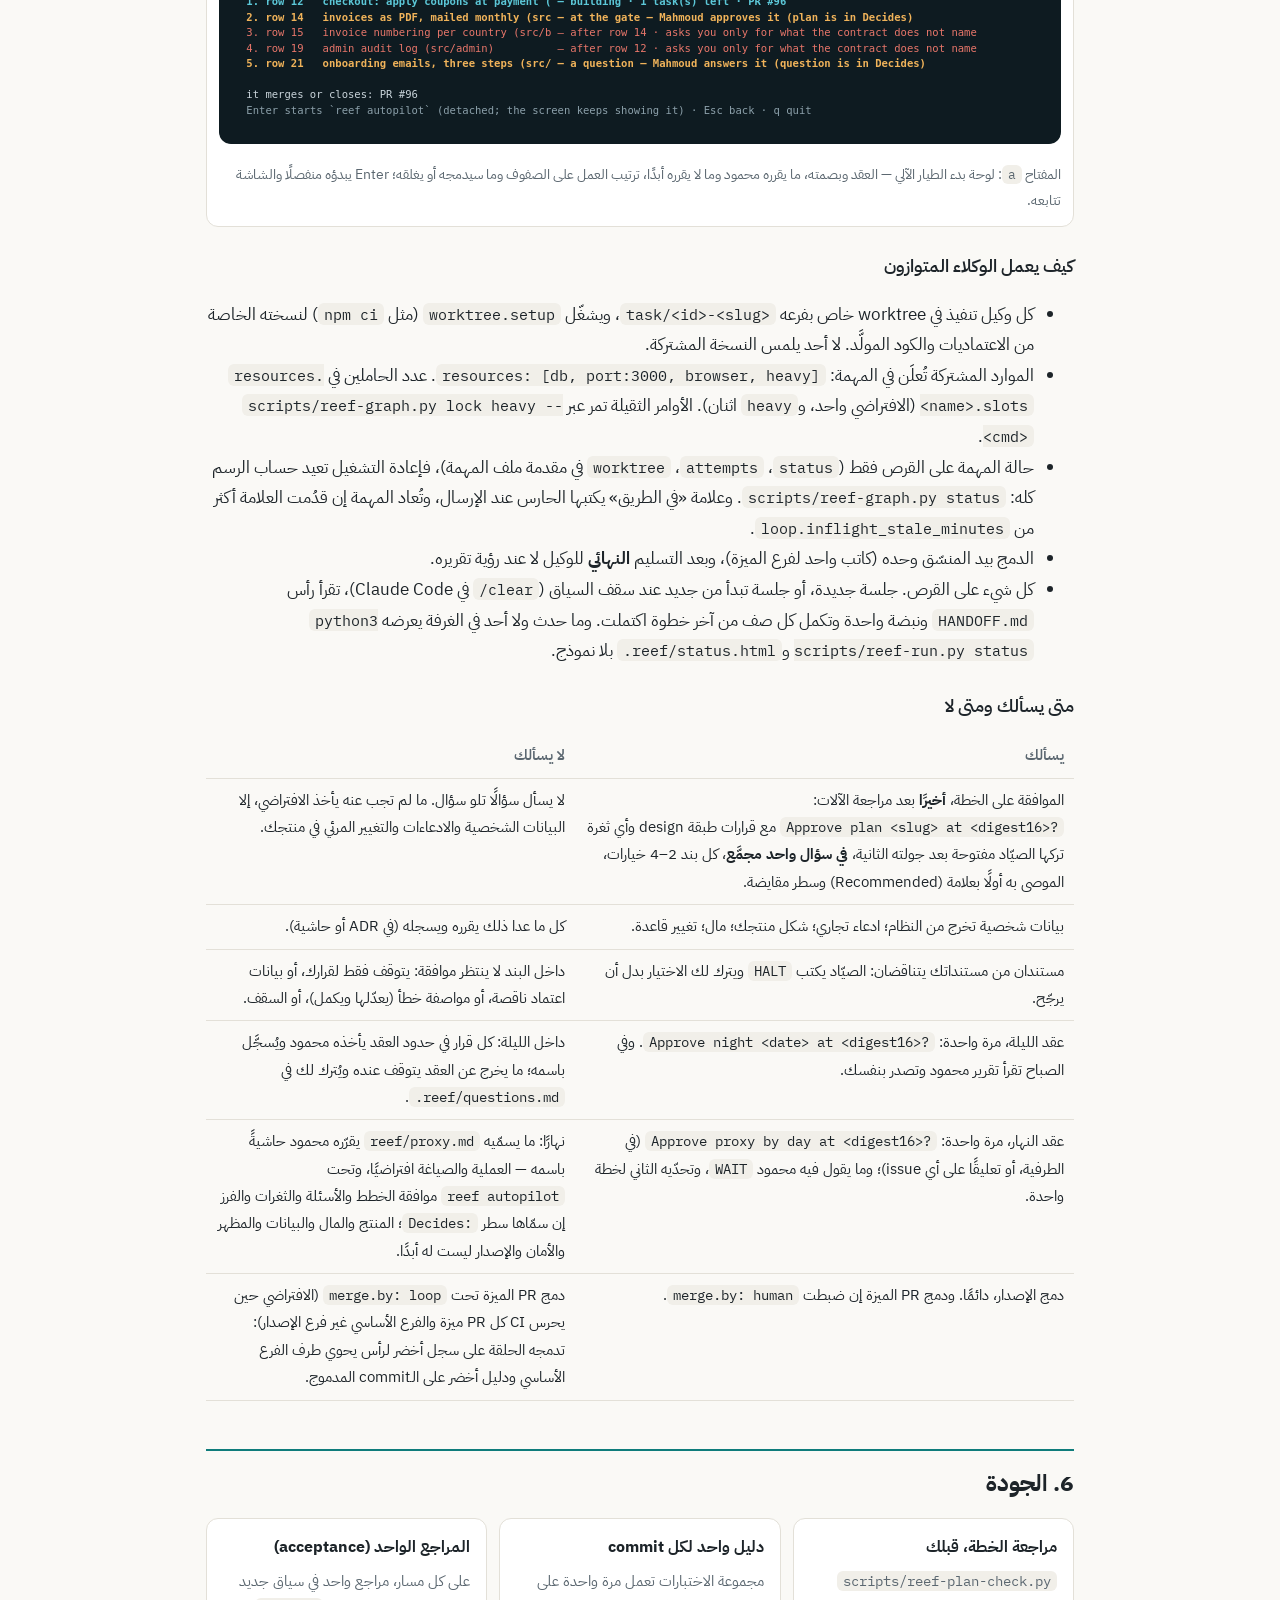
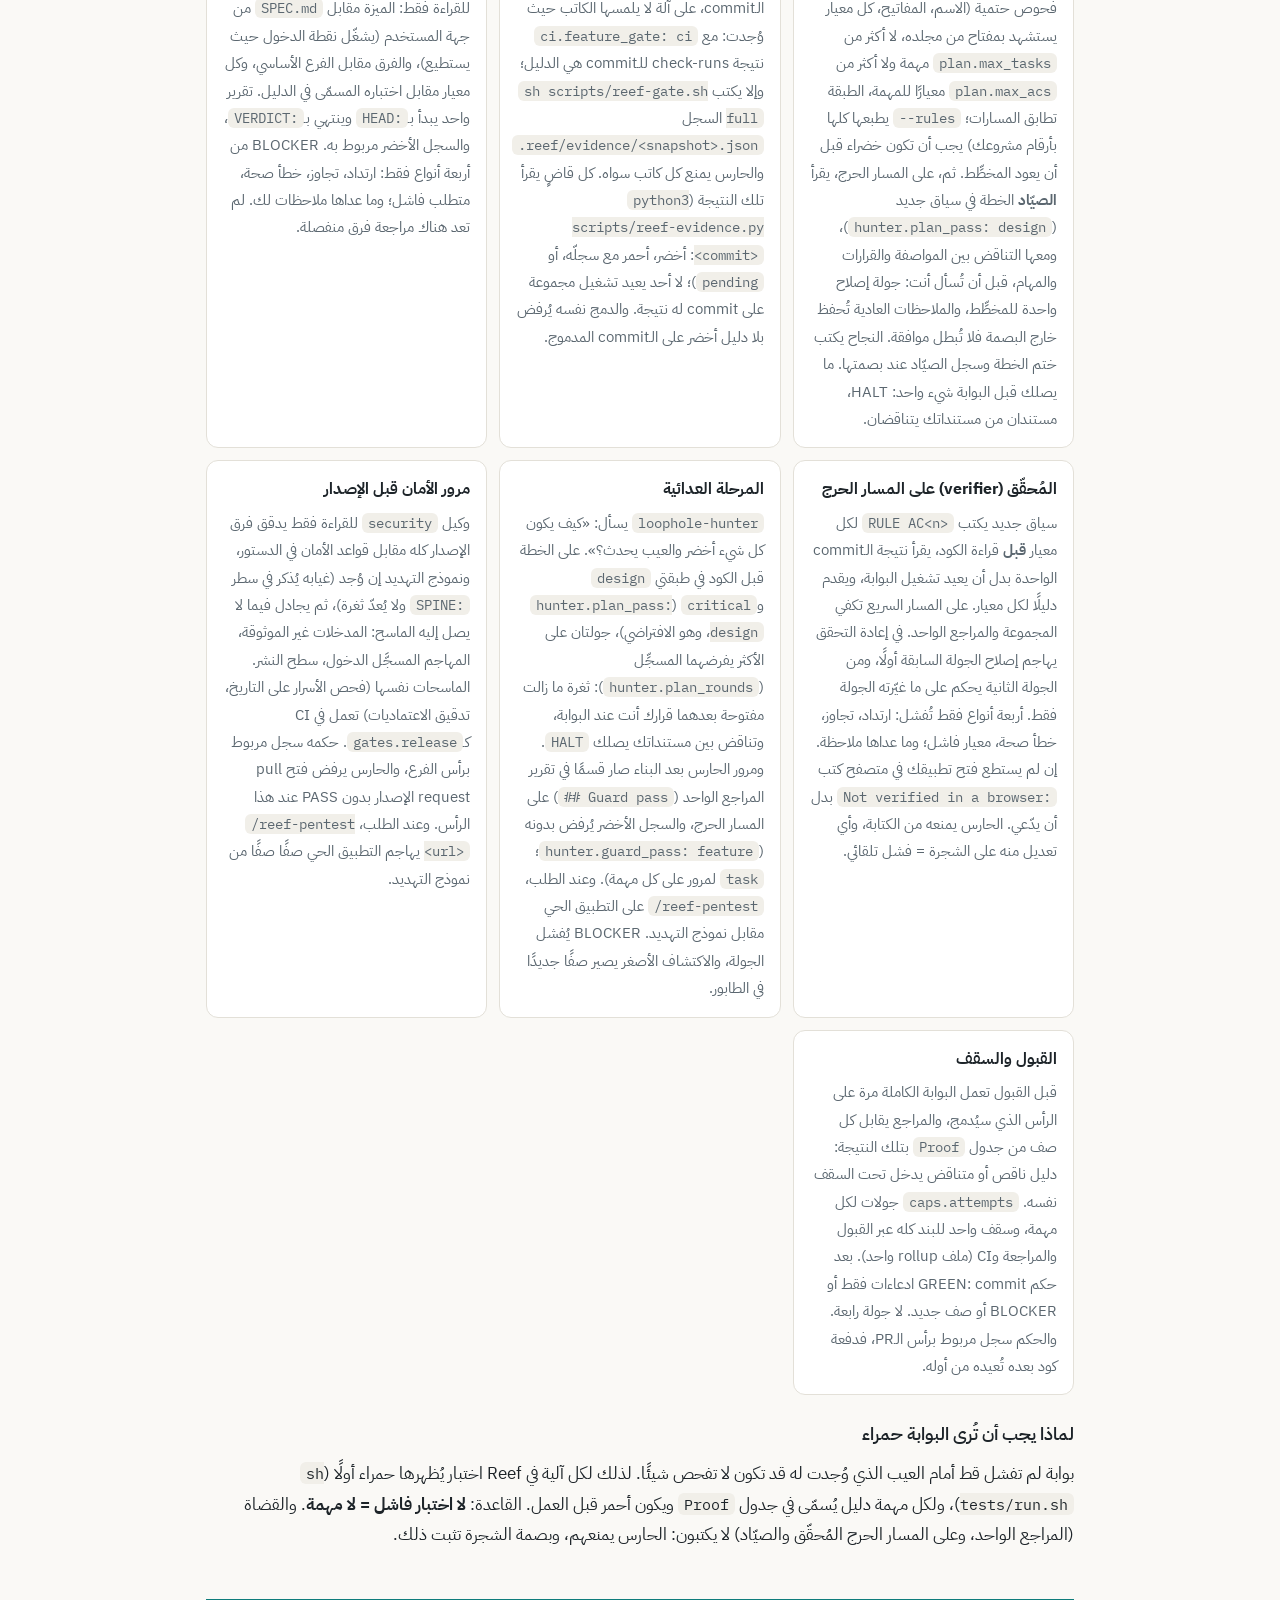
==== commit 5cc371d2: "The README, the site and the Arabic manual describe main's 0.7.5 line, not 0.7.4 - README: install w" ====
--- a/docs/manual/ar/index.html
+++ b/docs/manual/ar/index.html
@@ -79,7 +79,7 @@
 <header class="top"><div class="inner">
   <p class="lang"><a href="../../index.html" lang="en" dir="ltr" hreflang="en">English</a></p>
   <h1>دليل Reef</h1>
-  <p class="lead">إضافة لـ <span class="kbd">Claude Code</span> تدير طابور مشروعك بنفسها: <strong>أنت تكتب العمل، وReef ينجزه، وأنت تقرر مرتين</strong> — توافق على الخطة، وتدمج الإصدار. كل ما بينهما يقرره كود يقرأ حالة على القرص لا يستطيع الوكيل كتابتها. وحين لا تريد أن تجلس بجانبه: <code>reef autopilot</code> يشغّل الحلقة لساعات في جلسات بلا واجهة، والقرارات التي كانت ستُسأل عنها يأخذها <strong>محمود</strong> — وكيلك والمدير التقني (CTO) للمشروع — داخل عقد وافقت عليه مرة واحدة. الإصدار 0.7.4، وما بعده على <code>main</code>.</p>
+  <p class="lead">إضافة لـ <span class="kbd">Claude Code</span> تدير طابور مشروعك بنفسها: <strong>أنت تكتب العمل، وReef ينجزه، وأنت تقرر مرتين</strong> — توافق على الخطة، وتدمج الإصدار. كل ما بينهما يقرره كود يقرأ حالة على القرص لا يستطيع الوكيل كتابتها. وحين لا تريد أن تجلس بجانبه: <code>reef autopilot</code> يشغّل الحلقة لساعات في جلسات بلا واجهة، والقرارات التي كانت ستُسأل عنها يأخذها <strong>محمود</strong> — وكيلك والمدير التقني (CTO) للمشروع — داخل عقد وافقت عليه مرة واحدة. الإصدار المنشور 0.7.4، وعلى <code>main</code> خط التطوير 0.7.5 (<code>0.7.5-dev.N</code>): مراجعة واحدة لكل صف على كل مسار، وopus للتخطيط وللمسار الحرج وsonnet لما سواه، والصفوف المكتشفة لا تُبنى إلا بعد أن ترقّيها أنت.</p>
   <nav class="toc" aria-label="المحتويات">
     <a href="#what"><span class="n">1</span>ما هو Reef ولماذا</a>
     <a href="#learn"><span class="n">2</span>كيف تذاكره</a>
@@ -140,18 +140,18 @@
 <dl>
   <dt>Feature folder (مجلد الميزة)</dt><dd>لكل صف في الطابور مجلد باسم الميزة: <code>reef/features/&lt;slug&gt;/</code> وفيه <code>SPEC.md</code> (القصد من أوله لآخره، بمفاتيح <code>FR-n</code> لكل طبقة و<code>SC-n</code> للنجاح)، <code>adr/</code> لقرارات هذه الميزة، و<code>tasks/</code> للخطة. الختم يغطي المجلد كله.</dd>
   <dt>Task (مهمة)</dt><dd>شريحة رأسية واحدة في <code>tasks/NNNnn-&lt;slug&gt;.md</code> داخل مجلد الميزة: النطاق، معايير القبول (كل معيار جملة واحدة تستشهد بمفتاح من <code>SPEC.md</code>)، جدول <code>Proof</code> يسمّي اختبار كل معيار أو أمره، <code>blocked-by</code>، <code>resources</code>، <code>tier</code>. عند الدمج ينتقل الملف إلى <code>tasks/done/</code>.</dd>
-  <dt>Gate (بوابة)</dt><dd>فحص حتمي لا يُجادَل: الاختبارات، البناء، فحص الأسرار. <code>gates.fast</code> عند كل commit، <code>gates.full</code> عند التحقق والمراجعة وCI، و<code>gates.release</code> على pull request الإصدار فقط (انحراف المعمارية، نموذج التهديد، فحص الأسرار، تدقيق اعتماديات مكدسك).</dd>
-  <dt>Guard (الحارس)</dt><dd><code>scripts/reef-guard.py</code>: خطاف يعترض كل أمر Bash وكل إرسال وكيل وكل تعديل ملف قبل التنفيذ ويرفض ما يخالف القواعد: تجاوز البوابة، مهمة خارج المجموعة الجاهزة، نموذج غير نموذج الطبقة، إرسال بلا موافقة أو بلا سجل مراجعة، <code>git stash</code>، كتابة سجل باليد. له مهلة زمنية، وإن تعطّل رفض.</dd>
+  <dt>Gate (بوابة)</dt><dd>فحص حتمي لا يُجادَل: الاختبارات، البناء، فحص الأسرار. <code>gates.fast</code> عند كل commit، <code>gates.full</code> عند التحقق والمراجعة وCI، و<code>gates.release</code> على pull request الإصدار فقط (انحراف المعمارية، فحص الأسرار، تدقيق اعتماديات مكدسك، وفحص الحقن حيث يوجد لمكدسك).</dd>
+  <dt>Guard (الحارس)</dt><dd><code>scripts/reef-guard.py</code>: خطاف يعترض كل أمر Bash وكل إرسال وكيل وكل تعديل ملف قبل التنفيذ ويرفض ما يخالف القواعد: تجاوز البوابة، مهمة خارج المجموعة الجاهزة، نموذج غير نموذج الطبقة، إرسال بلا موافقة أو بلا سجل مراجعة، <code>git stash</code>، كتابة سجل باليد. له مهلة زمنية، وإن تعطّل رفض. قواعد الملفات تحمي ملفات مشروع Reef (مجلد فيه <code>.reef/config.json</code>، أو worktree نسخته الرئيسية فيها ذلك) أينما كانت الجلسة، ولا تمسّ مسارًا خارج كل مشروع.</dd>
   <dt>Ready set (المجموعة الجاهزة)</dt><dd>المهام التي اكتملت اعتمادياتها ومواردها حرة وعددها تحت <code>graph.parallel</code>، عبر كل مجلدات الميزات معًا. يحسبها <code>scripts/reef-graph.py ready</code> من الملفات على القرص.</dd>
   <dt>Worktree</dt><dd>نسخة عمل git منفصلة لكل مهمة في <code>.reef/worktrees/&lt;id&gt;</code> بفرعها الخاص واعتمادياتها الخاصة.</dd>
   <dt>Tier (الطبقة)</dt><dd>أربع طبقات: <code>light</code> (مسارات مسموحة فقط، تحت سقف الأسطر، بلا قاضٍ) / <code>full</code> (الافتراضي) / <code>design</code> (شخصان يبنيانها بشكلين مختلفين، أو آلية فشلت مرتين، أو مسارات auth وcrypto والأسرار والترحيل) / <code>critical</code> (التحليل الأول، المعمارية، الدستور، نموذج التهديد، ما يلمس <code>pii</code> أو <code>money</code> أو <code>auth</code>، ومسارات الحارس نفسه). الطبقة تحدد نموذج الكاتب ونموذج القاضي والجهد، ولا تخف أبدًا: المسارات التي تلمسها المهمة ترفعها فقط.</dd>
   <dt>Cap (السقف)</dt><dd>عدد جولات الإصلاح لكل مهمة ولكل بند (<code>caps.attempts</code>). بعده يتوقف العمل ويُسجَّل العائق، ولا جولة رابعة.</dd>
   <dt>Approval record (سجل الموافقة)</dt><dd>جوابك على سؤال <code>Approve plan &lt;slug&gt; at &lt;digest16&gt;?</code> يكتبه خطاف في <code>.reef/approvals/</code> مربوطًا ببصمة الخطة، ولا يكتبه إلا والفحص الحتمي أخضر. يُسأل <strong>أخيرًا</strong>، بعد أن تراجع الآلات الخطة، فلا شيء بعده يُبطل موافقتك: ملاحظات المراجع وسطر حالة الـADR خارج البصمة، ولا يعدّل خطة موافَقًا عليها إلا حكمك في HALT أو قرارك أنت. لا أحد يكتب هذا السجل باليد، ولا الوكيل.</dd>
-  <dt>Plan stamp (ختم الخطة)</dt><dd>بصمة محتوى مجلد الميزة كله بعد مراجعة الآلات (الصيّاد ومراجع الخطة معًا، قبل أن تراها أنت)؛ تعديل في المواصفة أو المهام أو القرارات بعدها يُبطل الختم فيرفض الحارس الإرسال حتى تُراجَع من جديد.</dd>
+  <dt>Plan stamp (ختم الخطة)</dt><dd>بصمة محتوى مجلد الميزة كله بعد مراجعة الآلات (الفحص الحتمي، وعلى المسار الحرج مرور الصيّاد على الخطة، قبل أن تراها أنت)؛ تعديل في المواصفة أو المهام أو القرارات بعدها يُبطل الختم فيرفض الحارس الإرسال حتى تُراجَع من جديد.</dd>
   <dt>Planner (المخطِّط)</dt><dd>وكيل خفيف السياق يكتب مسودة مجلد الميزة أو يعدّلها في worktree الميزة من إجابات الاستجواب وحواشيك، ولا يعود إلا والفحص الحتمي أخضر. لا يوافق ولا يراجع ولا يكتب كودًا.</dd>
-  <dt>Mahmoud (محمود، وكيلك)</dt><dd>وكيل القراءة فقط الذي يقف مكانك في ليلة Reef الفائق: مهندس معماري ومدير منتج يقرّر ما كنت ستقرره، من ملفك <code>reef/owner.md</code> وحواشيك، داخل العقد الذي وافقت عليه قبل أن تنام: موافقات الخطط، قرارات الشكل، أسئلة المنتج، الثغرات المفتوحة بعد جولتي الصيّاد، فرز الصفوف. لا يتجاوز حدًّا صلبًا أبدًا، ولا يصدر إصدارًا؛ كل قرار يُسجَّل باسمه لا باسمك.</dd>
+  <dt>Mahmoud (محمود، وكيلك)</dt><dd>الوكيل <code>reef:mahmoud</code>، للقراءة فقط، الذي يقف مكانك حين تسلّم Reef اليوم (<code>reef autopilot</code>) أو الليلة (<code>/reef-night</code>): المدير التقني للمشروع، يختار أبسط حل متين، ويعترض على الخطة مرة واحدة مسجَّلة، ويقرّر ما كنت ستقرره، من ملفك <code>reef/owner.md</code> وحواشيك، داخل العقد الذي وافقت عليه فقط (<code>reef/proxy.md</code> لليوم، وعقد الليلة)، وفي الأنواع التي يسمّيها سطر <code>Decides:</code>: موافقات الخطط، قرارات الشكل، أسئلة المنتج، الثغرات المفتوحة بعد جولتي الصيّاد، فرز الصفوف. لا يتجاوز حدًّا صلبًا أبدًا، ولا يصدر إصدارًا؛ كل قرار يُسجَّل باسمه لا باسمك.</dd>
   <dt>Night contract (عقد الليلة)</dt><dd>ما يتفق عليه <code>/reef-night</code> معك: صفوف الليلة، القرارات المفوَّضة لمحمود، والحدود التي لا يتجاوزها (الإصدار إلى <code>main</code>، الأسرار، المال، الحذف، إعدادات Reef نفسها، بيانات شخصية تخرج، أي صف غير مذكور). توافق عليه مرة واحدة: <code>Approve night &lt;date&gt; at &lt;digest16&gt;?</code>، فيشغّل <code>/reef-night</code> المشغّل بنفسه، وتبقى الموافقة صالحة 16 ساعة. في الصباح <code>.reef/night/report.md</code>: قراراته والدمجات، وكيف تتراجع عن كل منها.</dd>
-  <dt>Security pass (مرور الأمان)</dt><dd>قبل كل إصدار: وكيل قراءة فقط يدقق فرق الإصدار كله مقابل نموذج التهديد والدستور، ثم يجادل فيما لا يصل إليه الماسح (المدخلات غير الموثوقة، المهاجم المسجَّل، سطح النشر). حكمه سجل مربوط برأس الفرع بالضبط، ولا يُفتح pull request الإصدار إلا على PASS عند هذا الرأس.</dd>
+  <dt>Security pass (مرور الأمان)</dt><dd>قبل كل إصدار: وكيل قراءة فقط يدقق فرق الإصدار كله مقابل قواعد الأمان في الدستور، ومقابل نموذج التهديد إن وُجد (غيابه يُذكر ولا يُعدّ ثغرة)، ثم يجادل فيما لا يصل إليه الماسح (المدخلات غير الموثوقة، المهاجم المسجَّل، سطح النشر). حكمه سجل مربوط برأس الفرع بالضبط، ولا يُفتح pull request الإصدار إلا على PASS عند هذا الرأس.</dd>
   <dt>Graph mode (وضع الرسم)</dt><dd>رسم المهام الجاهزة كـworkflow واحد في الخلفية (<code>/reef-graph</code>): منفّذ ثم بوابة ثم مُحقّق لكل مهمة، في سياقات جديدة، وملخص واحد يعود. مشروط بفحص (probe) يثبت على جهازك أن الحارس يصل إلى وكلاء الـworkflow؛ النبضة تقرر الوضع لكل مهمة (<code>graph.mode: auto</code>). الدمج يبقى بيد المنسّق.</dd>
   <dt>Review record (سجل المراجعة)</dt><dd>حكم المراجعة (GREEN) مربوط برأس pull request بالضبط. تحت <code>merge.by: loop</code> لا يُدمَج إلا على سجل أخضر لهذا الرأس؛ دفعة كود بعده تُعيد المراجعة من أولها.</dd>
   <dt>Tick (النبضة)</dt><dd><code>python3 scripts/reef-loop.py tick</code>: قراءة واحدة للعالم (الطابور، ملفات المهام، النسخ، ما في الطريق، الـPRs المفتوحة) في بضعة أسطر، مع الأمر التالي والملفات وراء كل معرّف تذكره. المنسّق يقرأ النبضة لا المشروع كله. الصورة نفسها صفحةً في <code>.reef/status.html</code> تتجدد كل نبضة، وخريطة الشجرة في <code>reef/README.md</code>.</dd>
@@ -162,7 +162,9 @@
 <ol class="steps">
   <li><strong>التثبيت</strong> مرة واحدة في Claude Code:
 <pre><code>/plugin marketplace add MahmoudMoe/reef
-/plugin install reef@mahmoudmoe</code></pre>
+/plugin install reef@mahmoudmoe
+/reload-plugins</code></pre>
+  أو من الطرفية: <code>claude plugin marketplace add MahmoudMoe/reef</code> ثم <code>claude plugin install reef@mahmoudmoe</code>. وإن عطّل تحديثٌ الإضافة قال <code>reef doctor</code> ذلك وطبع <code>claude plugin enable reef@mahmoudmoe</code>.<br>
   هذه أوامر Claude Code، المضيف المدعوم اليوم (المضيف هو الأداة التي تشغّل مهارات Reef ووكلاءه وتستدعي حارسه قبل كل أمر). أما OpenCode فدعمه مبكر: المحوِّل مبني ومُختبَر فعليًا، ولم تُبنَ عليه ميزة ولم تُدمج بعد؛ جدول <a href="https://github.com/MahmoudMoe/reef/blob/main/docs/reference.md#hosts">Hosts</a> في README يبيّن ما يتغيّر على مضيف آخر.<br>
   وعلى OpenCode، من داخل المشروع ومن نسخة من هذا المستودع: <code>python3 &lt;plugin&gt;/scripts/reef-init.py --root .</code> ثم <code>python3 &lt;plugin&gt;/scripts/reef-opencode.py install</code>، واجعل كل قيمة في <code>roles</code> معرّف نموذج بصيغة <code>provider/model</code>. الموافقة على خطة أو على ليلة تكتبها أنت في الطرفية: <code>python3 &lt;plugin&gt;/scripts/reef-approval.py --owner "Approve plan &lt;slug&gt; at &lt;digest16&gt;?"</code>، ولا يوجد هناك وضع الرسم البياني (graph mode).<br>
 <table><thead><tr><th></th><th>Claude Code</th><th>OpenCode</th></tr></thead><tbody>
@@ -192,7 +194,7 @@
     ثم يثبّت الخطافات (<code>git config core.hooksPath .githooks</code>) ويعمل commit واحدًا. الخطافات إعداد git محلي لا ينجو من الاستنساخ، فبعد كل استنساخ جديد شغّل <code>make setup</code>. التشغيل الثاني بلا تغيير لا يكتب شيئًا.</li>
   <li><strong>أكمل اليوم صفر</strong>: افتح <code>reef/day-zero.md</code>. الأهم: أمر الاختبار إن لم يُكتشف (<code>gates.full</code> فارغ يعني أن البوابة <span class="bad">تفشل بصوت عالٍ</span> حتى تضبطها، لا بوابة وهمية)، وقائمة المسارات المسموحة للطبقة الخفيفة <code>tiers.light.allow</code>، ومواد الدستور مقصوصة على مشروعك.</li>
   <li><strong>املأ الطابور</strong> بصفوف الدفعة الأولى (<code>Source: planned</code>) قبل أي كود. الطابور يعيش في مكان واحد: على فرع التكامل في النسخة الرئيسية، فكل جلسة ترى نفس القائمة.</li>
-  <li><strong>ميزة واحدة، ثلاثة أوامر</strong>: <code>/reef-plan &lt;row&gt;</code> يستجوبك عن الميزة مرة واحدة، ثم يكتب <strong>مخطِّط</strong> خفيف مجلدها في worktree الميزة (المواصفة بمفاتيحها، قرار بمخطط، مهام صغيرة لا تتجاوز <code>plan.max_acs</code> معيارًا، كل معيار يسمّي دليله)، ثم يقرأ الصيّاد ومراجع الخطة المسودة <strong>معًا وقبلك</strong> في سياقين جديدين (جولتان للصيّاد على الأكثر وجولة إصلاح واحدة للمخطِّط)، وفي الآخر يسألك السؤال الوحيد: <code>Approve plan &lt;slug&gt; at &lt;digest16&gt;?</code>. لا شيء بعد موافقتك يُبطلها. ثم <code>/reef-task &lt;slug&gt;</code>: كل مهمة جاهزة تبدأ معًا، كل واحدة في worktree، ويحكم عليها قاضٍ جديد (وإن كانت عدة مهام جاهزة وأثبت الفحص أن الحارس يصل إلى وكلاء الـworkflow على جهازك سمّت النبضة <code>/reef-graph</code> بدلًا منه). ثم <code>/reef-review &lt;slug&gt;</code>: الدفع، الـPR، إعادة تنفيذ الأدلة، مرور الصيّاد مرة على فرق الميزة كله، القبول مقابل <code>SPEC.md</code>، الدمج، والإغلاق.</li>
+  <li><strong>ميزة واحدة، ثلاثة أوامر</strong>: <code>/reef-plan &lt;row&gt;</code> يستجوبك عن الميزة مرة واحدة، ثم يكتب <strong>مخطِّط</strong> خفيف مجلدها في worktree الميزة (المواصفة بمفاتيحها، قرار بمخطط، مهام صغيرة لا تتجاوز <code>plan.max_acs</code> معيارًا، كل معيار يسمّي اختباره)، والفحص الحتمي أخضر قبل أن يعود؛ على المسار السريع هذا الفحص هو مراجعة الخطة، وعلى المسار الحرج يقرأ <strong>الصيّاد</strong> المسودة قبلك في سياق جديد (جولتان على الأكثر وجولة إصلاح واحدة للمخطِّط). وفي الآخر السؤال الوحيد: <code>Approve plan &lt;slug&gt; at &lt;digest16&gt;?</code>، ولا شيء بعد موافقتك يُبطلها. ثم <code>/reef-task &lt;slug&gt;</code>: worktree واحد للصف، مهامه بالترتيب، اختبار أولًا، والبوابة السريعة لكل مهمة؛ وعلى المسار الحرج مُحقّق جديد لكل مهمة (وفي جلسة تفاعلية أثبت فيها الفحص أن الحارس يصل إلى وكلاء الـworkflow تبني الحلقة الصف كله بـ<code>/reef-graph</code>). ثم <code>/reef-review &lt;slug&gt;</code>: الدفع، الـPR، مجموعة الاختبارات كاملة مرة واحدة على الرأس الذي سيُدمج، ثم <strong>مراجع واحد</strong> (<code>reef:acceptance</code>) يقابل الميزة بـ<code>SPEC.md</code> وكل معيار باختباره في تلك النتيجة — وعلى المسار الحرج يحمل تقريره مرور الحارس، وقسم الأمان حين تلمس المهمة خطرًا — ثم الدمج والإغلاق.</li>
   <li><strong>أو الحلقة</strong>: <code>/reef-loop</code> يأخذ كل صف جاهز عبر الأوامر الثلاثة نفسها، بالتوازي حيث لا تتصادم الصفوف، ولا يتوقف إلا لقرارك، أو لبيانات اعتماد ناقصة، أو لمواصفة خطأ، أو عند السقف.</li>
   <li><strong>الإصدار</strong>: عندما تكتمل الدفعة، يفتح الحلقة pull request من فرع التكامل إلى فرع الإصدار، تعمل <code>gates.release</code> هناك مرة واحدة، <strong>وأنت تدمجه</strong>. لا بوابة على الدفع عمدًا: CI هو الجدار، ودمج الإصدار دائمًا بيدك.</li>
 </ol>
@@ -241,14 +243,14 @@
 <ol class="steps">
   <li><strong>الطابور</strong> — أنت تكتب الصف: ماذا ولماذا. <code>/reef-loop</code> يقرأ الصفوف الجاهزة، ويبقي صفّين على الأكثر بين التخطيط والإغلاق.</li>
   <li><strong>التخطيط</strong> (<code>/reef-plan</code>) — أسئلة لما يتركه الوصف مفتوحًا فقط، ثم مخطِّط خفيف يكتب المواصفة والمهام وسجل القرار في worktree الميزة، والفحص الحتمي (<code>reef-plan-check.py</code>) أخضر قبل أن يعود.</li>
-  <li><strong>مراجعة الآلات</strong> — على المسار الحرج فقط: الصيّاد ومراجع الخطة بالتوازي في سياقات جديدة، جولة واحدة وثانية عند مانع فقط.</li>
+  <li><strong>مراجعة الآلات</strong> — على المسار السريع الفحص الحتمي وحده هو المراجعة؛ وعلى المسار الحرج مرور الصيّاد على الخطة في سياق جديد، جولة واحدة وثانية عند مانع فقط، ثم جولة إصلاح واحدة للمخطِّط.</li>
   <li><strong>بوابتك، أخيرًا</strong> — سؤال واحد: <code>Approve plan &lt;slug&gt; at &lt;digest16&gt;?</code>. موافقتك مربوطة بتلك الخطة بالضبط، ولا شيء بعدها يُبطلها.</li>
   <li><strong>البناء</strong> (<code>/reef-task</code>، أو <code>/reef-graph</code> في جلسة تفاعلية) — worktree واحد للصف، مهامه بالترتيب، اختبار أولًا، والبوابة السريعة لكل مهمة؛ وعلى المسار الحرج مُحقّق في سياق جديد لكل مهمة.</li>
   <li><strong>المراجعة</strong> (<code>/reef-review</code>) — يجلب طرف الفرع الأساسي أولًا (<code>reef-merge-base</code>)، ثم مجموعة الاختبارات كاملة مرة واحدة للصف على الرأس الذي سيُدمج، ثم مراجع واحد يقرأ المواصفة والفرق وكل معيار مقابل اختباره المسمّى.</li>
   <li><strong>الدمج والإغلاق</strong> — الحلقة تدمج الميزة على دليل أخضر (<code>merge.by: loop</code>)، والصف يُؤرشف بكلماتك، والسجل يكسب سطرًا، و<code>HANDOFF.md</code> يُكتب من الحالة المقيسة. الإصدار يبقى لك.</li>
 </ol>
 <h3>المخاطرة تختار المسار (workflow v3)</h3>
-<p>طبقة المهمة تُحسب بسكربت من المسارات التي تلمسها وسطر <code>touches:</code>. طبقتا <code>light</code> و<code>full</code> تسلكان <strong>المسار السريع</strong>: المخطِّط والفحص الحتمي ← موافقتك الواحدة ← worktree واحد للصف، مهامه بالترتيب، اختبار أولًا، البوابة السريعة لكل مهمة ← مجموعة الاختبارات كاملة <strong>مرة واحدة</strong> للصف، على الرأس الذي سيُدمج (نتيجة CI، أو سجل البوابة المحلي <code>.reef/evidence/&lt;snapshot&gt;.json</code> الذي لا يكتبه إلا <code>scripts/reef-gate.sh full</code> والحارس يمنع كل كاتب سواه) ← <strong>مراجع واحد</strong> (<code>reef:acceptance</code>: المواصفة، والفرق، وكل معيار مقابل اختباره المسمّى في تلك النتيجة) ← الحلقة تدمج في الفرع الأساسي بعد <code>reef-merge-base</code> وبوابة خضراء على الـcommit المدموج (<code>merge.by: loop</code>)؛ الإصدار يبقى بيدك. أما <code>design</code> التي تلمس auth أو بيانات شخصية أو مالًا أو ترحيلًا، و<code>critical</code>، فتسلكان <strong>المسار الحرج</strong>: العمود نفسه زائد الصيّاد على الخطة (جولة واحدة، وثانية عند BLOCKER فقط)، ومُحقّق لكل مهمة، والمراجع الواحد يحمل في تقريره مرور الحارس، ومراجعة الأمان حين تلمس المهمة خطرًا، وكلهم يقرؤون النتيجة الواحدة نفسها. الدليل على المعيار اختبار <strong>مسمّى</strong> تشغّله البوابة الكاملة؛ دليل shell استثناء موسوم ومحدود. وتحت وضع الرسم يعمل الصف كله كـworkflow واحد في الخلفية (<code>python3 scripts/reef-graph-run.py row &lt;row&gt;</code>) ويطبع أمر الدمج الواحد الذي ينفّذه المنسّق مجرّدًا.</p>
+<p>طبقة المهمة تُحسب بسكربت من المسارات التي تلمسها وسطر <code>touches:</code>. الصف الذي كل مهامه <code>light</code> أو <code>full</code> ولا تلمس أيٌّ منها auth أو بيانات شخصية أو مالًا أو ترحيلًا يسلك <strong>المسار السريع</strong>: المخطِّط والفحص الحتمي ← موافقتك الواحدة ← worktree واحد للصف، مهامه بالترتيب، اختبار أولًا، البوابة السريعة لكل مهمة ← مجموعة الاختبارات كاملة <strong>مرة واحدة</strong> للصف، على الرأس الذي سيُدمج (نتيجة CI، أو سجل البوابة المحلي <code>.reef/evidence/&lt;snapshot&gt;.json</code> الذي لا يكتبه إلا <code>scripts/reef-gate.sh full</code> والحارس يمنع كل كاتب سواه) ← <strong>مراجع واحد</strong> (<code>reef:acceptance</code>: المواصفة، والفرق، وكل معيار مقابل اختباره المسمّى في تلك النتيجة) ← الحلقة تدمج في الفرع الأساسي بعد <code>reef-merge-base</code> وبوابة خضراء على الـcommit المدموج (<code>merge.by: loop</code>)؛ الإصدار يبقى بيدك. أما الصف الذي فيه مهمة <code>design</code> أو <code>critical</code>، أو مهمة تلمس أحد هذه، فيسلك <strong>المسار الحرج</strong>: العمود نفسه زائد الصيّاد على الخطة (جولة واحدة، وثانية عند BLOCKER فقط)، ومُحقّق لكل مهمة، والمراجع الواحد يحمل في تقريره مرور الحارس، ومراجعة الأمان حين تلمس المهمة خطرًا، وكلهم يقرؤون النتيجة الواحدة نفسها. الدليل على المعيار اختبار <strong>مسمّى</strong> تشغّله البوابة الكاملة؛ دليل shell استثناء موسوم ومحدود. وتحت وضع الرسم يعمل الصف كله كـworkflow واحد في الخلفية (<code>python3 scripts/reef-graph-run.py row &lt;row&gt;</code>) ويطبع أمر الدمج الواحد الذي ينفّذه المنسّق مجرّدًا.</p>
 <h3>الليلة المفوَّضة، والمشغّل، واختبار الاختراق، والطبيب</h3>
 <ul>
   <li><strong><code>reef autopilot</code> (اليوم كله لـ Reef)</strong>: المشغّل في وضعه الدائم: <code>/reef-loop</code> في جلسات جديدة بلا واجهة حتى تنتهي الدفعة. القرارات التي كانت ستُسأل عنها تذهب إلى محمود داخل <code>reef/proxy.md</code> — العقد الذي وافقت عليه مرة واحدة عند بصمته: افتراضيًا <code>process</code> و<code>wording</code>؛ أضف <code>plan</code> و<code>question</code> و<code>hole</code> و<code>triage</code> إلى سطر <code>Decides:</code> فيوافق على الخطط، ويجيب الأسئلة المسجَّلة كما توصي، ويحكم في الثغرات بعد جولات الصيّاد، ويفرز الصفوف المكتشفة. كل قرار سجلٌّ أو حاشية باسمه مع طريقة التراجع عنه؛ وما لا يسمّيه العقد أو حدٌّ صارم فهو لك: يُسجَّل سؤالًا (وعلى طابور GitHub issue) وإذا تكرر انتظارك نفسه مرتين، أو ثلاثة انتظارات متتالية، ينام المشغّل: لا جلسة ولا نموذج حتى يصل جوابك (<code>reef answer &lt;row&gt; "…"</code>، أو الشاشة، أو الـissue)، فتقرؤه جلسة واحدة ويكمل. <code>.reef/run/autopilot.md</code> تقريره، ويحسب اليوم كله من أول تشغيل مهما أُعيد تشغيله، و<code>reef autopilot off</code> يوقفه.</li>
@@ -282,7 +284,7 @@
 <table><thead><tr><th>يسألك</th><th>لا يسألك</th></tr></thead><tbody>
 <tr><td>الموافقة على الخطة، <strong>أخيرًا</strong> بعد مراجعة الآلات: <code>Approve plan &lt;slug&gt; at &lt;digest16&gt;?</code> مع قرارات طبقة design وأي ثغرة تركها الصيّاد مفتوحة بعد جولته الثانية، <strong>في سؤال واحد مجمَّع</strong>، كل بند 2–4 خيارات، الموصى به أولًا بعلامة (Recommended) وسطر مقايضة.</td><td>لا يسأل سؤالًا تلو سؤال. ما لم تجب عنه يأخذ الافتراضي، إلا البيانات الشخصية والادعاءات والتغيير المرئي في منتجك.</td></tr>
 <tr><td>بيانات شخصية تخرج من النظام؛ ادعاء تجاري؛ شكل منتجك؛ مال؛ تغيير قاعدة.</td><td>كل ما عدا ذلك يقرره ويسجله (في ADR أو حاشية).</td></tr>
-<tr><td>مستندان من مستنداتك يتناقضان: مراجع الخطة يتوقف ويترك لك الاختيار بدل أن يرجّح.</td><td>داخل البند لا ينتظر موافقة: يتوقف فقط لقرارك، أو بيانات اعتماد ناقصة، أو مواصفة خطأ (يعدّلها ويكمل)، أو السقف.</td></tr>
+<tr><td>مستندان من مستنداتك يتناقضان: الصيّاد يكتب <code>HALT</code> ويترك لك الاختيار بدل أن يرجّح.</td><td>داخل البند لا ينتظر موافقة: يتوقف فقط لقرارك، أو بيانات اعتماد ناقصة، أو مواصفة خطأ (يعدّلها ويكمل)، أو السقف.</td></tr>
 <tr><td>عقد الليلة، مرة واحدة: <code>Approve night &lt;date&gt; at &lt;digest16&gt;?</code>. وفي الصباح تقرأ تقرير محمود وتصدر بنفسك.</td><td>داخل الليلة: كل قرار في حدود العقد يأخذه محمود ويُسجَّل باسمه؛ ما يخرج عن العقد يتوقف عنده ويُترك لك في <code>.reef/questions.md</code>.</td></tr>
 <tr><td>عقد النهار، مرة واحدة: <code>Approve proxy by day at &lt;digest16&gt;?</code> (في الطرفية، أو تعليقًا على أي issue)؛ وما يقول فيه محمود <code>WAIT</code>، وتحدّيه الثاني لخطة واحدة.</td><td>نهارًا: ما يسمّيه <code>reef/proxy.md</code> يقرّره محمود حاشيةً باسمه — العملية والصياغة افتراضيًا، وتحت <code>reef autopilot</code> موافقة الخطط والأسئلة والثغرات والفرز إن سمّاها سطر <code>Decides:</code>؛ المنتج والمال والبيانات والمظهر والأمان والإصدار ليست له أبدًا.</td></tr>
 <tr><td>دمج الإصدار، دائمًا. ودمج PR الميزة إن ضبطت <code>merge.by: human</code>.</td><td>دمج PR الميزة تحت <code>merge.by: loop</code> (الافتراضي حين يحرس CI كل PR ميزة والفرع الأساسي غير فرع الإصدار): تدمجه الحلقة على سجل أخضر لرأس يحوي طرف الفرع الأساسي ودليل أخضر على الـcommit المدموج.</td></tr>
@@ -294,23 +296,23 @@
   <div class="card"><h4>دليل واحد لكل commit</h4><p>مجموعة الاختبارات تعمل مرة واحدة على الـcommit، على آلة لا يلمسها الكاتب حيث وُجدت: مع <code>ci.feature_gate: ci</code> نتيجة check-runs للـcommit هي الدليل؛ وإلا يكتب <code>sh scripts/reef-gate.sh full</code> السجل <code>.reef/evidence/&lt;snapshot&gt;.json</code> والحارس يمنع كل كاتب سواه. كل قاضٍ يقرأ تلك النتيجة (<code>python3 scripts/reef-evidence.py &lt;commit&gt;</code>: أخضر، أحمر مع سجلّه، أو <code>pending</code>)؛ لا أحد يعيد تشغيل مجموعة على commit له نتيجة. والدمج نفسه يُرفض بلا دليل أخضر على الـcommit المدموج.</p></div>
   <div class="card"><h4>المراجع الواحد (acceptance)</h4><p>على كل مسار، مراجع واحد في سياق جديد للقراءة فقط: الميزة مقابل <code>SPEC.md</code> من جهة المستخدم (يشغّل نقطة الدخول حيث يستطيع)، والفرق مقابل الفرع الأساسي، وكل معيار مقابل اختباره المسمّى في الدليل. تقرير واحد يبدأ بـ<code>HEAD:</code> وينتهي بـ<code>VERDICT:</code>، والسجل الأخضر مربوط به. BLOCKER من أربعة أنواع فقط: ارتداد، تجاوز، خطأ صحة، متطلب فاشل؛ وما عداها ملاحظات لك. لم تعد هناك مراجعة فرق منفصلة.</p></div>
   <div class="card"><h4>المُحقّق (verifier) على المسار الحرج</h4><p>سياق جديد يكتب <code>RULE AC&lt;n&gt;</code> لكل معيار <strong>قبل</strong> قراءة الكود، يقرأ نتيجة الـcommit الواحدة بدل أن يعيد تشغيل البوابة، ويقدم دليلًا لكل معيار. على المسار السريع تكفي المجموعة والمراجع الواحد. في إعادة التحقق يهاجم إصلاح الجولة السابقة أولًا، ومن الجولة الثانية يحكم على ما غيّرته الجولة فقط. أربعة أنواع فقط تُفشل: ارتداد، تجاوز، خطأ صحة، معيار فاشل؛ وما عداها ملاحظة. إن لم يستطع فتح تطبيقك في متصفح كتب <code>Not verified in a browser:</code> بدل أن يدّعي. الحارس يمنعه من الكتابة، وأي تعديل منه على الشجرة = فشل تلقائي.</p></div>
-  <div class="card"><h4>المرحلة العدائية</h4><p><code>loophole-hunter</code> يسأل: «كيف يكون كل شيء أخضر والعيب يحدث؟». على الخطة قبل الكود في طبقة <code>critical</code> (<code>hunter.plan_pass</code>؛ اضبطها <code>design</code> لتشمل خطط design)، جولتان على الأكثر يفرضهما المسجِّل (<code>hunter.plan_rounds</code>): ثغرة ما زالت مفتوحة بعدهما قرارك أنت عند البوابة. ثم مرة واحدة لكل ميزة على فرقها المكتمل قبل الحكم الأخضر (<code>hunter.guard_pass: feature</code>؛ <code>task</code> لمرور على كل مهمة)، والسجل الأخضر يُرفض بدونه. ومرة كل إصدار على النظام كله مقابل نموذج التهديد. BLOCKER يُفشل الجولة، والاكتشاف الأصغر يصير صفًا جديدًا في الطابور.</p></div>
-  <div class="card"><h4>مرور الأمان قبل الإصدار</h4><p>وكيل <code>security</code> للقراءة فقط يدقق فرق الإصدار كله مقابل نموذج التهديد والدستور، ثم يجادل فيما لا يصل إليه الماسح: المدخلات غير الموثوقة، المهاجم المسجَّل الدخول، سطح النشر. الماسحات نفسها (فحص الأسرار على التاريخ، تدقيق الاعتماديات) تعمل في CI كـ<code>gates.release</code>. حكمه سجل مربوط برأس الفرع، والحارس يرفض فتح pull request الإصدار بدون PASS عند هذا الرأس. وعند الطلب، <code>/reef-pentest &lt;url&gt;</code> يهاجم التطبيق الحي صفًا صفًا من نموذج التهديد.</p></div>
+  <div class="card"><h4>المرحلة العدائية</h4><p><code>loophole-hunter</code> يسأل: «كيف يكون كل شيء أخضر والعيب يحدث؟». على الخطة قبل الكود في طبقتي <code>design</code> و<code>critical</code> (<code>hunter.plan_pass: design</code>، وهو الافتراضي)، جولتان على الأكثر يفرضهما المسجِّل (<code>hunter.plan_rounds</code>): ثغرة ما زالت مفتوحة بعدهما قرارك أنت عند البوابة، وتناقض بين مستنداتك يصلك <code>HALT</code>. ومرور الحارس بعد البناء صار قسمًا في تقرير المراجع الواحد (<code>## Guard pass</code>) على المسار الحرج، والسجل الأخضر يُرفض بدونه (<code>hunter.guard_pass: feature</code>؛ <code>task</code> لمرور على كل مهمة). وعند الطلب، <code>/reef-pentest</code> على التطبيق الحي مقابل نموذج التهديد. BLOCKER يُفشل الجولة، والاكتشاف الأصغر يصير صفًا جديدًا في الطابور.</p></div>
+  <div class="card"><h4>مرور الأمان قبل الإصدار</h4><p>وكيل <code>security</code> للقراءة فقط يدقق فرق الإصدار كله مقابل قواعد الأمان في الدستور، ونموذج التهديد إن وُجد (غيابه يُذكر في سطر <code>SPINE:</code> ولا يُعدّ ثغرة)، ثم يجادل فيما لا يصل إليه الماسح: المدخلات غير الموثوقة، المهاجم المسجَّل الدخول، سطح النشر. الماسحات نفسها (فحص الأسرار على التاريخ، تدقيق الاعتماديات) تعمل في CI كـ<code>gates.release</code>. حكمه سجل مربوط برأس الفرع، والحارس يرفض فتح pull request الإصدار بدون PASS عند هذا الرأس. وعند الطلب، <code>/reef-pentest &lt;url&gt;</code> يهاجم التطبيق الحي صفًا صفًا من نموذج التهديد.</p></div>
   <div class="card"><h4>القبول والسقف</h4><p>قبل القبول تعمل البوابة الكاملة مرة على الرأس الذي سيُدمج، والمراجع يقابل كل صف من جدول <code>Proof</code> بتلك النتيجة: دليل ناقص أو متناقض يدخل تحت السقف نفسه. <code>caps.attempts</code> جولات لكل مهمة، وسقف واحد للبند كله عبر القبول والمراجعة وCI (ملف rollup واحد). بعد حكم GREEN: commit ادعاءات فقط أو BLOCKER أو صف جديد. لا جولة رابعة. والحكم سجل مربوط برأس الـPR، فدفعة كود بعده تُعيده من أوله.</p></div>
 </div>
 <h3>لماذا يجب أن تُرى البوابة حمراء</h3>
-<p>بوابة لم تفشل قط أمام العيب الذي وُجدت له قد تكون لا تفحص شيئًا. لذلك لكل آلية في Reef اختبار يُظهرها حمراء أولًا (<code>sh tests/run.sh</code>)، ولكل مهمة دليل يُسمّى في جدول <code>Proof</code> ويكون أحمر قبل العمل. القاعدة: <strong>لا اختبار فاشل = لا مهمة</strong>. والقضاة (المراجع الواحد، وعلى المسار الحرج المُحقّق والصيّاد ومراجع الخطة) لا يكتبون: الحارس يمنعهم، وبصمة الشجرة تثبت ذلك.</p>
+<p>بوابة لم تفشل قط أمام العيب الذي وُجدت له قد تكون لا تفحص شيئًا. لذلك لكل آلية في Reef اختبار يُظهرها حمراء أولًا (<code>sh tests/run.sh</code>)، ولكل مهمة دليل يُسمّى في جدول <code>Proof</code> ويكون أحمر قبل العمل. القاعدة: <strong>لا اختبار فاشل = لا مهمة</strong>. والقضاة (المراجع الواحد، وعلى المسار الحرج المُحقّق والصيّاد) لا يكتبون: الحارس يمنعهم، وبصمة الشجرة تثبت ذلك.</p>
 
 <h2 id="cost">7. التوفير: tokens ودقائق CI</h2>
 <h3>النموذج حسب الطبقة</h3>
 <p>الطبقة تحدد من يكتب ومن يحكم وبأي جهد. تعلنها على المهمة، والمسارات التي تلمسها لا تحركها إلا إلى أعلى.</p>
 <table><thead><tr><th>الطبقة</th><th>متى</th><th>القضاة</th><th>الكاتب</th><th>الجهد</th><th>كيف تُفحص</th></tr></thead><tbody>
-<tr><td><code>critical</code></td><td>التحليل الأول، المعمارية، الدستور، نموذج التهديد، ما يلمس <code>money</code> أو <code>pii</code> أو <code>auth</code>، مسارات الحارس نفسه. إن أخطأت هنا أخطأ المشروع.</td><td>opus</td><td>opus (اضبط نموذجًا أثقل لمشروعك)</td><td>high</td><td>قاضٍ؛ الصيّاد على الخطة (جولتان) وعلى فرق الميزة</td></tr>
-<tr><td><code>design</code></td><td>شخصان يبنيانها بشكلين مختلفين؛ آلية فشلت مرتين؛ مسارات auth وcrypto والأسرار والترحيل. الشكل قرار.</td><td>opus</td><td>opus</td><td>high</td><td>قاضٍ؛ الصيّاد على فرق الميزة (<code>hunter.plan_pass: design</code> يضيف الخطة)</td></tr>
-<tr><td><code>full</code></td><td>الافتراضي. عمل الميزات العادي.</td><td>opus</td><td>opus</td><td>medium</td><td>قاضٍ؛ الصيّاد على فرق الميزة</td></tr>
-<tr><td><code>light</code></td><td>مسارات مسموحة (<code>tiers.light.allow</code>)، لا مسار خطر، تحت سقف الأسطر. آلة تفحصها كاملة.</td><td>لا أحد (الفحص الحتمي وحده يختم)</td><td>opus</td><td>low</td><td>بوابة واختبار ذهبي، بلا قاضٍ</td></tr>
-</tbody></table>
-<p>غيّر النموذج لكل دور وطبقة في <code>.reef/config.json</code> تحت <code>tiers.&lt;tier&gt;.roles</code>؛ و<code>roles.*</code> هو الاحتياطي حين لا تسمّي الطبقة الدور (opus لكل الأدوار، و<strong>sonnet</strong> للميكانيكي الذي يعمل الـrebase ويشغّل البوابات ويعيد القياسات ولا يكتب ادعاءً نثريًا). الحارس يرفض نموذجًا غير نموذج الطبقة عند الإرسال.</p>
+<tr><td><code>critical</code></td><td>التحليل الأول، المعمارية، الدستور، نموذج التهديد، ما يلمس <code>money</code> أو <code>pii</code> أو <code>auth</code>، مسارات الحارس نفسه. إن أخطأت هنا أخطأ المشروع.</td><td>opus</td><td>opus</td><td>high</td><td>المسار الحرج: مُحقّق لكل مهمة، الصيّاد على الخطة (جولتان)، ومرور الحارس في المراجعة الواحدة</td></tr>
+<tr><td><code>design</code></td><td>شخصان يبنيانها بشكلين مختلفين؛ آلية فشلت مرتين؛ مسارات auth وcrypto والأسرار والترحيل. الشكل قرار.</td><td>opus</td><td>opus</td><td>high</td><td>المسار الحرج: مُحقّق لكل مهمة، الصيّاد على الخطة (<code>hunter.plan_pass: design</code>)، ومرور الحارس في المراجعة الواحدة</td></tr>
+<tr><td><code>full</code></td><td>الافتراضي. عمل الميزات العادي.</td><td>sonnet (المراجع الواحد)</td><td>sonnet؛ والمخطِّط على opus</td><td>medium</td><td>المسار السريع: البوابة السريعة لكل مهمة، المجموعة كاملة مرة للصف، مراجع واحد</td></tr>
+<tr><td><code>light</code></td><td>مسارات مسموحة (<code>tiers.light.allow</code>)، لا مسار خطر، تحت سقف الأسطر. آلة تفحصها كاملة.</td><td>لا أحد (الفحص الحتمي وحده يختم)</td><td>sonnet</td><td>low</td><td>بوابة واختبار ذهبي، بلا قاضٍ</td></tr>
+</tbody></table>
+<p>غيّر النموذج لكل دور وطبقة في <code>.reef/config.json</code> تحت <code>tiers.&lt;tier&gt;.roles</code>؛ و<code>roles.*</code> هو الاحتياطي حين لا تسمّي الطبقة الدور (<strong>sonnet</strong> للكاتب والمُحقّق والمراجع وللميكانيكي الذي يعمل الـrebase ويشغّل البوابات ويعيد القياسات ولا يكتب ادعاءً نثريًا؛ و<strong>opus</strong> للمخطِّط والصيّاد والأمان ومحمود. المشروع الجديد يأخذ هذا القالب، والموجود يبقي إعداده). الحارس يرفض نموذجًا غير نموذج الطبقة عند الإرسال.</p>
 <table><thead><tr><th>ما يفعله Reef</th><th>ما تواصله أنت</th></tr></thead><tbody>
 <tr><td>المنسّق يقرأ نبضة واحدة لا العالم، وجلسة جديدة تبدأ من رأس <code>HANDOFF.md</code> والنبضة تحت سقف <code>writing.session_start_tokens</code>.</td><td>اترك الأدوار كما هي إلا لسبب مقيس، وغيّرها في <code>.reef/config.json</code> لا في ملفات الوكلاء.</td></tr>
 <tr><td>سقف للسياق: عند <code>caps.context_warn</code> يحذّرك، وعند <code>caps.context_tokens</code> (أو حين لا يبقى <code>caps.dispatch_reserve</code> لبدء مهمة جديدة) يكتب <code>HANDOFF.md</code> من الحالة المقيسة أولًا ثم يرفض الإرسال ويطلب <code>/clear</code>. القضاة والميكانيكي يكملون المهمة التي في اليد حتى السقف.</td><td>اقبل الـ<code>/clear</code> حين يُطلب؛ الحالة على القرص والجلسة التالية تكمل من مكانها.</td></tr>
@@ -351,7 +353,7 @@
 <tr><td><code>Approve plan &lt;slug&gt; at &lt;digest16&gt;?</code></td><td>السؤال البشري الوحيد في الميزة. الموافقة سجل مربوط بهذه البصمة؛ تعديل بعدها لا يوافق على شيء.</td><td>أجب <em>Approve</em>، أو قل ما تريد تغييره فتُعاد الخطة ويُعاد السؤال.</td></tr>
 <tr><td><code>awaiting: &lt;feature&gt; (hunter plan pass on &lt;task&gt; before the gate)</code> في النبضة</td><td>المسودة بلا مرور للصيّاد عند بصمتها الحالية.</td><td>شغّل <code>/reef-plan &lt;slug&gt;</code>؛ يلتقط الميزة عند المراجعة. النبضة لن تعرض مهامها قبل ذلك.</td></tr>
 <tr><td><code>awaiting: &lt;feature&gt; (hunter plan pass stale on &lt;task&gt;: …)</code></td><td>تعديل في جولة المراجعة حرّك البصمة بعد مرور الصيّاد.</td><td>إعادة فحص ضمن <code>hunter.plan_rounds</code>، أو احكم أنت على الثغرة المفتوحة بأمر <code>--decided</code> الذي يطبعه السطر.</td></tr>
-<tr><td><code>HALT</code> من مراجع الخطة</td><td>مستندان من مستنداتك يتناقضان. المراجع لا يرجّح.</td><td>قرّر أيهما الصحيح؛ يعدّل المخطِّط وتعيد الآلات الفحص.</td></tr>
+<tr><td><code>HALT</code> من مرور الصيّاد على الخطة</td><td>مستندان من مستنداتك يتناقضان. الصيّاد لا يرجّح.</td><td>قرّر أيهما الصحيح؛ يعدّل المخطِّط وتعيد الآلات الفحص.</td></tr>
 <tr><td><code>dispatch (graph): 101, 102 — python3 scripts/reef-graph-run.py generate</code></td><td>عدة مهام جاهزة وفحص جهازك سجّل <code>GATE OK</code>.</td><td>لا شيء: <code>/reef-loop</code> يشغّلها كـworkflow واحد في الخلفية ويسوّي النتائج.</td></tr>
 <tr><td><code>verify now: &lt;id&gt; (handed back, uncommitted — gate + verifier, no implementer)</code></td><td>منفّذ سلّم المهمة ولم يحكم عليها أحد بعد.</td><td>لا شيء: <code>/reef-loop</code> يحكم عليها (في الرسم حين نجح فحص جهازك، وإلا <code>/reef-task</code> من البوابة).</td></tr>
 <tr><td><code>BROKEN: graph.mode is graph but this machine has no GATE OK</code></td><td>طلبت وضع الرسم ولم يثبت الفحص على هذا الجهاز أن الحارس يصل إلى وكلاء الـworkflow.</td><td><code>python3 scripts/reef-graph-run.py probe</code> مرة، ثم فحص النتيجة الذي يطبعه؛ وضع المحادثة يعمل في الأثناء.</td></tr>
@@ -367,7 +369,7 @@
 <tr><td><code>autopilot: the same wait twice — …: yours</code></td><td>الطيار الآلي قابل قرارًا لا يعطيه العقد لمحمود مرتين متتاليتين؛ سجّل السؤال وهو نائم بلا جلسة.</td><td>أجبه (<code>reef answer &lt;row&gt; "…"</code> أو الـissue) فيستيقظ خلال دقيقة؛ أو وسّع <code>Decides:</code> في <code>reef/proxy.md</code> ووافق على العقد من جديد.</td></tr>
 <tr><td><code>release PR into &lt;release&gt; at &lt;sha&gt;: no PASS security record for that commit</code></td><td>مرور الأمان لم يجرِ على هذا الرأس بالضبط، أو تحرك الفرع بعده.</td><td>دع الحلقة تشغّل وكيل الأمان على فرق الإصدار وتسجّله؛ يُفتح الـPR على PASS عند الرأس.</td></tr>
 <tr><td><code>a super Reef night is running (.reef/night/active): the release … is the owner's, in the morning</code></td><td>ليلة مفوَّضة تمسك الإصدار: محمود يدمج الميزات ولا يصدر أبدًا.</td><td>لا شيء الليلة. اقرأ <code>.reef/night/report.md</code> في الصباح ثم أصدر بنفسك.</td></tr>
-<tr><td>النبضة تسمّي صفوف <code>found</code> لم تُفرز</td><td>على GitHub: صف مكتشف بلا وسم أولوية انتظر أكثر من 7 أيام؛ وفي طابور الملف: صف مكتشف منذ دفعتين.</td><td><code>python3 scripts/reef-queue.py triage</code>: سؤال واحد لكل وحدة؛ أبقِه بـ<code>set-priority</code>، أو ادمجه، أو أسقِطه مع سبب، أو حوّله ملاحظة بـ<code>demote</code>.</td></tr>
+<tr><td>النبضة تسمّي صفوف <code>found</code> لم تُفرز</td><td>على GitHub: صف مكتشف بلا وسم أولوية انتظر أكثر من 7 أيام؛ وفي طابور الملف: صف مكتشف منذ دفعتين.</td><td><code>python3 scripts/reef-queue.py triage</code>: سؤال واحد لكل وحدة؛ رقّه بـ<code>promote &lt;id&gt; --reason "…"</code> (ولا يُبنى قبل ذلك)، أو ادمجه، أو أسقِطه مع سبب، أو حوّله ملاحظة بـ<code>demote</code>.</td></tr>
 <tr><td>فحص يحذّر بدل أن يفشل</td><td>محتوى خُطط تحت 0.5 قابل قاعدة جديدة في 0.6.</td><td>لا شيء. القاعدة تفشل فقط على محتوى خُطط تحت 0.6.</td></tr>
 <tr><td><code>Not verified in a browser:</code> في تقرير المُحقّق</td><td>القاضي لم يستطع فتح التطبيق؛ قالها بدل أن يدّعي.</td><td>افحص هذا الجزء بنفسك، أو أعطِ المهمة صف دليل في المتصفح.</td></tr>
 </tbody></table>
@@ -394,7 +396,7 @@
 <tr><td><code>/reef-assess</code></td><td>اليوم صفر لمشروع موجود: كيف يعمل وكُتب ودُفع (Observed/Inferred)، ثم إعادة معايرة مستنداته إلى الشجرة تحت موافقة واحدة؛ أرشفة لا حذف</td></tr>
 <tr><td><code>/reef-loop</code></td><td>الحلقة الخارجية: الصفوف الجاهزة → تخطيط (الفحص، وعلى المسار الحرج مراجعة الآلات، ثم بوابتك) → بناء (worktree واحد للصف) → دليل → مراجعة واحدة → دمج بالحلقة → إغلاق؛ صفّان على الأكثر بين التخطيط والإغلاق؛ خطوة كل صف من <code>reef-row.py next</code></td></tr>
 <tr><td><code>python3 scripts/reef-row.py state|next &lt;row&gt;</code></td><td>حالة الصف وأمره التالي الواحد، من القرص وGitHub: queued · plan · approval · build · evidence · review · merge · close · closed</td></tr>
-<tr><td><code>/reef-plan &lt;row&gt;</code></td><td>استجواب، مسودة المخطِّط في worktree الميزة (<code>SPEC.md</code>، ADR، مهام بـ<code>blocked-by</code>/<code>resources</code>/<code>tier</code>)، الصيّاد ومراجع الخطة معًا، ثم سؤال الموافقة الواحد عند البصمة، أخيرًا</td></tr>
+<tr><td><code>/reef-plan &lt;row&gt;</code></td><td>استجواب، مسودة المخطِّط في worktree الميزة (<code>SPEC.md</code>، ADR، مهام بـ<code>blocked-by</code>/<code>resources</code>/<code>tier</code>)، الفحص الحتمي، وعلى المسار الحرج مرور الصيّاد على الخطة، ثم سؤال الموافقة الواحد عند البصمة، أخيرًا</td></tr>
 <tr><td><code>/reef-graph</code></td><td>الصف كله كـworkflow واحد في الخلفية (<code>reef-graph-run.py row &lt;row&gt;</code>: المهام بالترتيب، كل واحدة تُغلق في مكانها، ثم الدليل والـPR والمراجع الواحد؛ ثم <code>settle</code> وأمر الدمج الواحد)، أو رسم المهام الجاهزة (<code>generate</code>)؛ مشروط بفحص الحارس على الجهاز (<code>reef-graph-run.py probe</code>)؛ الحلقة تختاره بنفسها</td></tr>
 <tr><td><code>/reef-night</code></td><td>Reef الفائق: عقد الليلة مع محمود (وكيلك)، موافقة واحدة، ثم يشغّل المشغّل بنفسه ويقرر محمود داخل العقد؛ <code>python3 scripts/reef-run.py status</code> يريك حاله؛ الإصدار محجوز للصباح؛ التقرير في <code>.reef/night/report.md</code></td></tr>
 <tr><td><code>python3 scripts/reef-run.py probe</code> ثم <code>python3 scripts/reef-run.py [--row &lt;id&gt;]</code></td><td>المشغّل الخارجي: <code>/reef-loop</code> في جلسات بلا واجهة متتابعة حتى يحتاجك (أسئلتك في <code>.reef/questions.md</code> وعلى GitHub issues بوسم <code>reef-question</code>، ومع كل سؤال الأمر الذي يجيبه) أو يتوقف أو يركن أو يبلغ <code>--max-iterations</code>؛ الفحص أولًا على كل جهاز</td></tr>
@@ -465,7 +467,7 @@
 <tr><td><code>loop.inflight_stale_minutes</code> / <code>loop.no_progress_ticks</code> / <code>loop.rows_in_flight</code></td><td>متى تُعاد مهمة علامتها قديمة؛ كم نبضة متطابقة قبل أن تركن الحلقة؛ كم صفًا بين التخطيط والإغلاق قبل تخطيط صف جديد (2؛ صفر = بلا سقف)</td></tr>
 </tbody></table>
 
-<footer>Reef 0.7.4 (الإصدار المنشور) · <a href="https://github.com/MahmoudMoe/reef">github.com/MahmoudMoe/reef</a> · <a href="../../index.html">الصفحة</a> · التصميم: <code>docs/design/graph-and-setup.md</code> · كل ادعاء في هذا الدليل له اختبار في <code>tests/</code> يُظهره أحمر قبل الإصلاح.</footer>
+<footer>Reef 0.7.4 (الإصدار المنشور)، و0.7.5 قيد التطوير على <code>main</code> · <a href="https://github.com/MahmoudMoe/reef">github.com/MahmoudMoe/reef</a> · <a href="../../index.html">الصفحة</a> · التصميم: <code>docs/design/graph-and-setup.md</code> · كل ادعاء في هذا الدليل له اختبار في <code>tests/</code> يُظهره أحمر قبل الإصلاح.</footer>
 </main>
 </body>
 </html>
